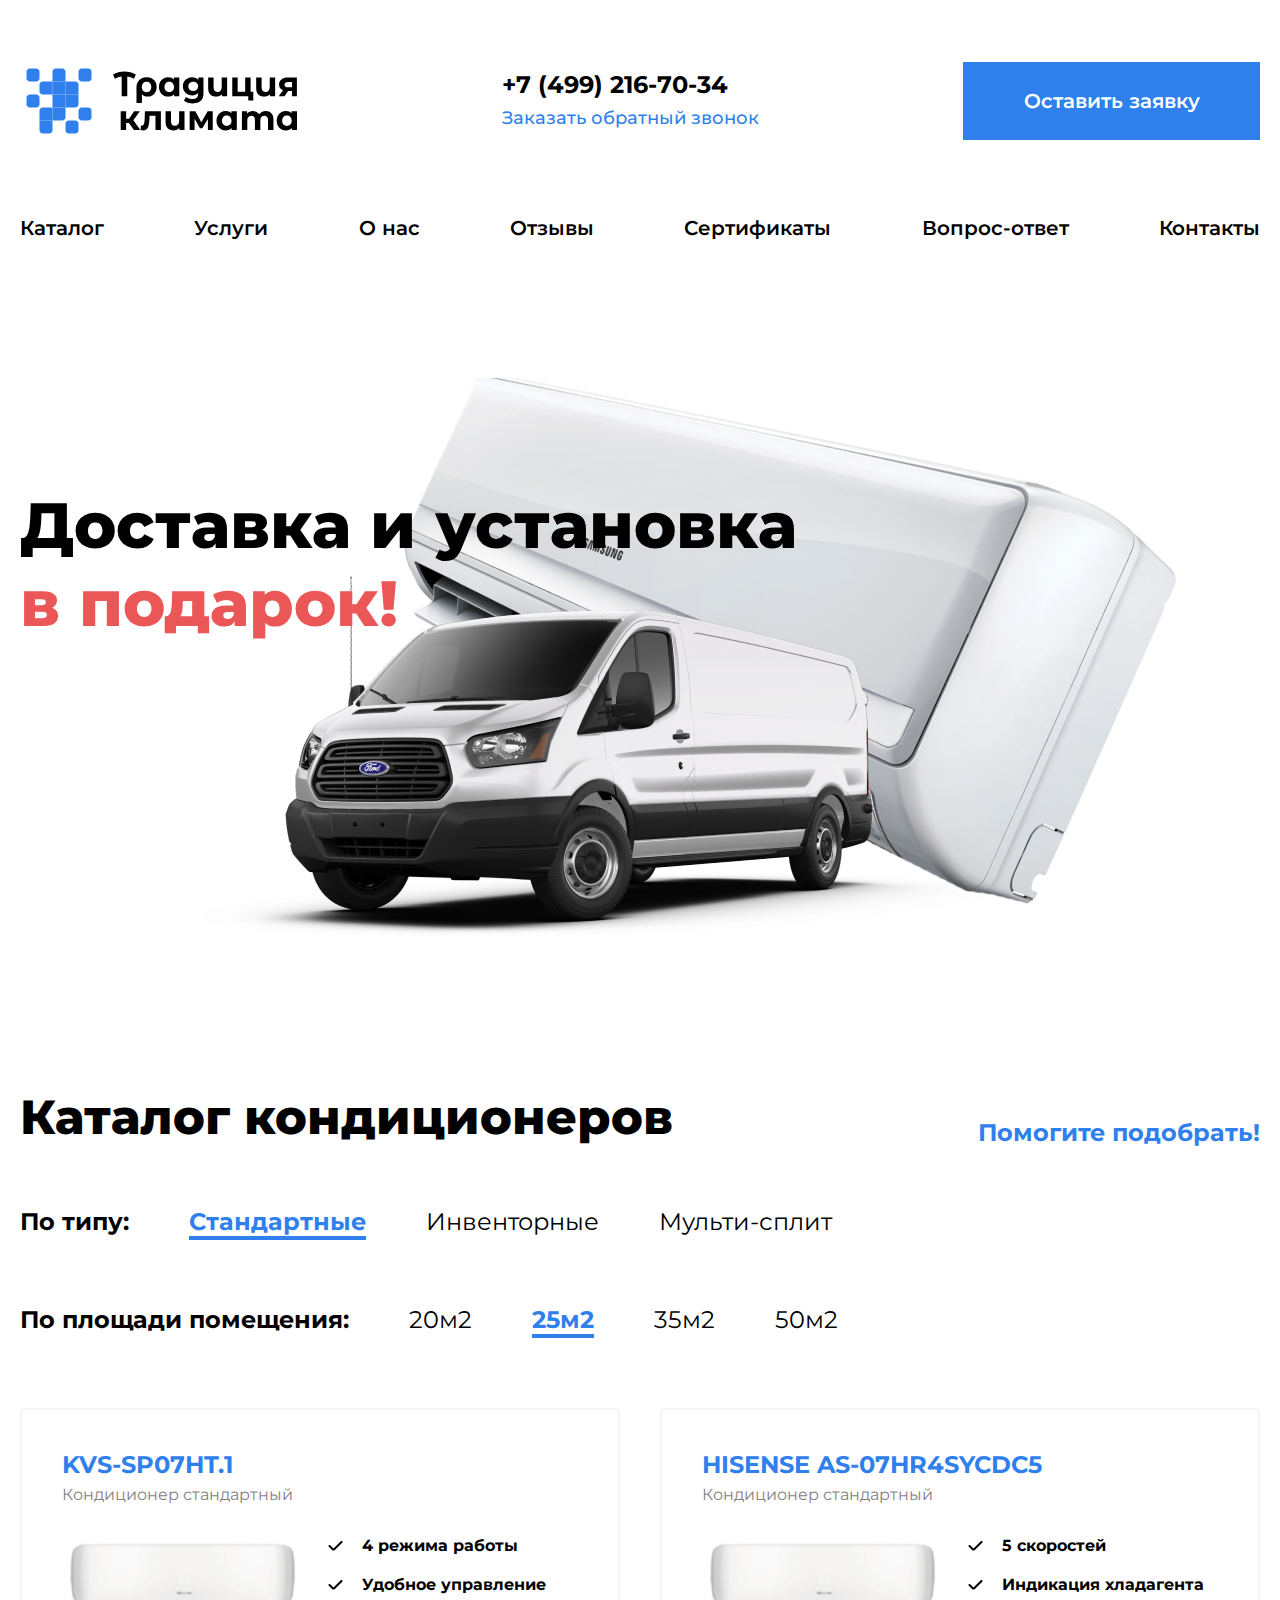
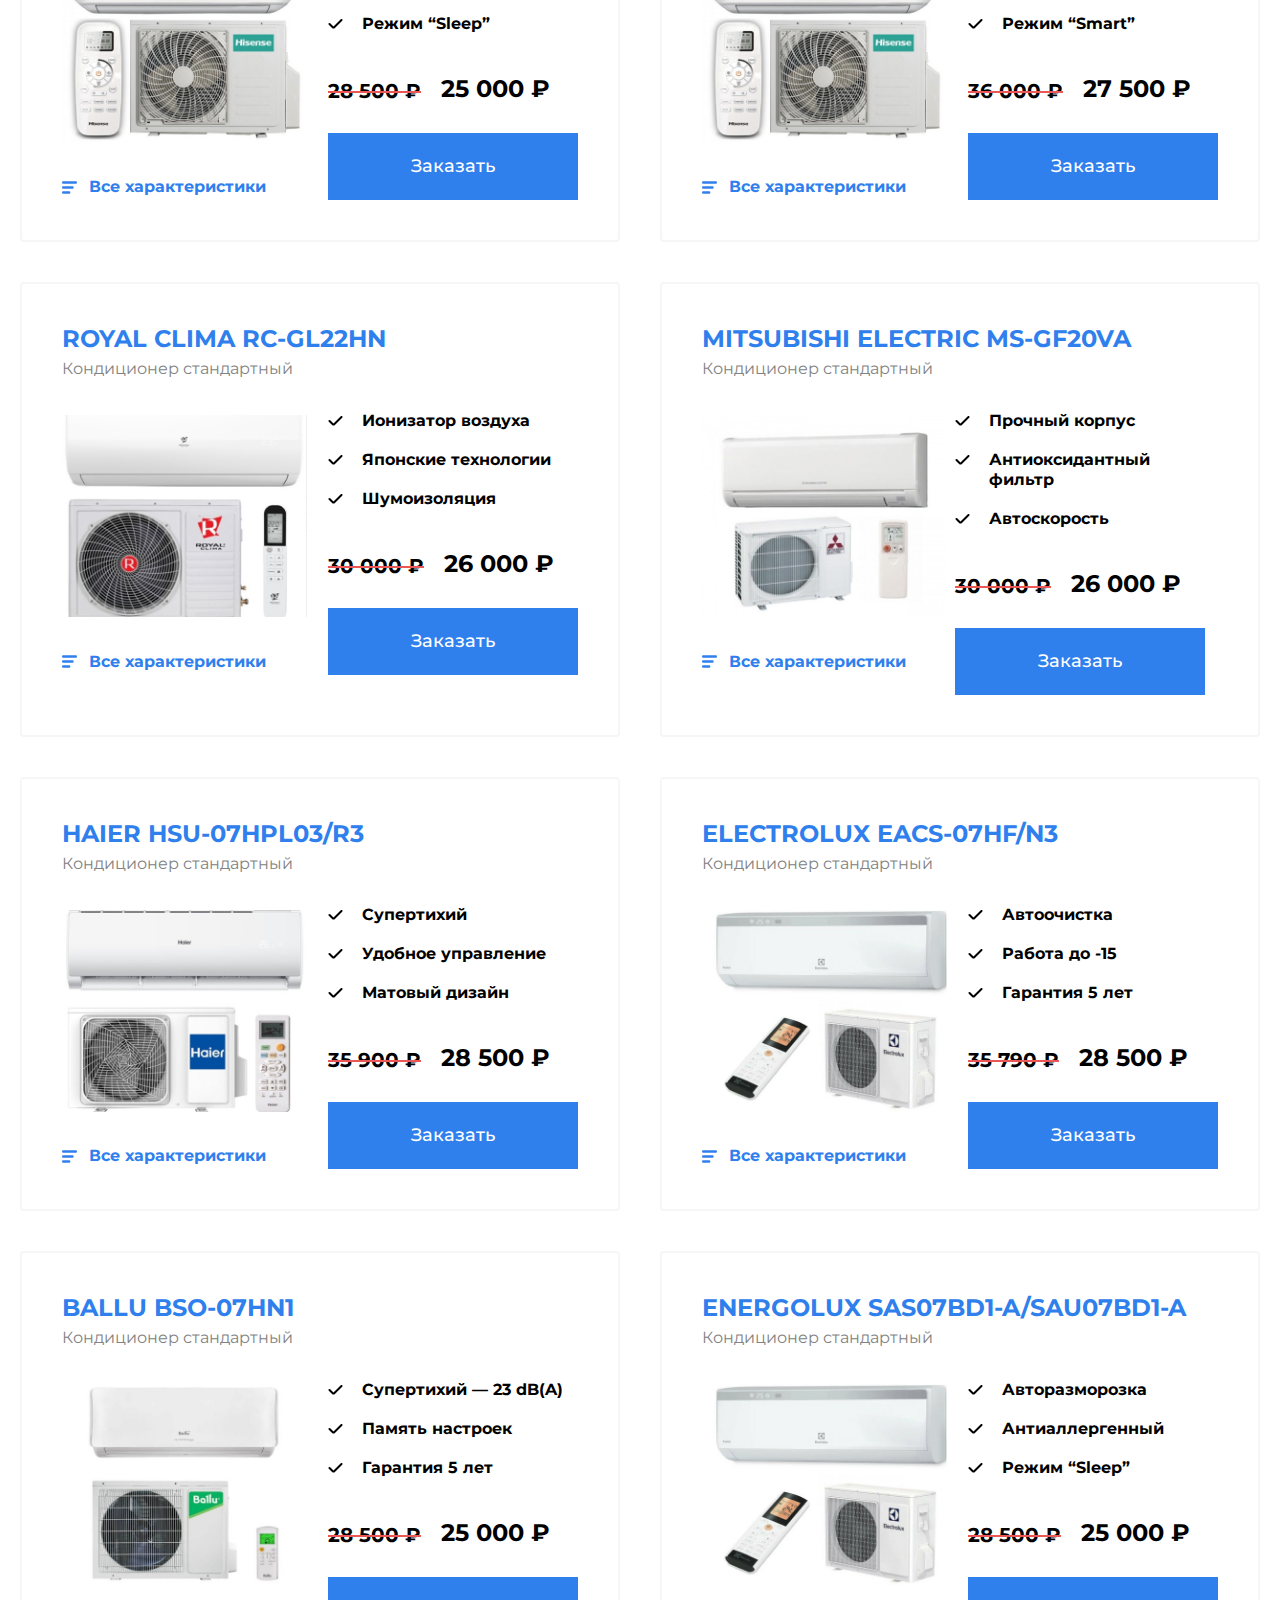
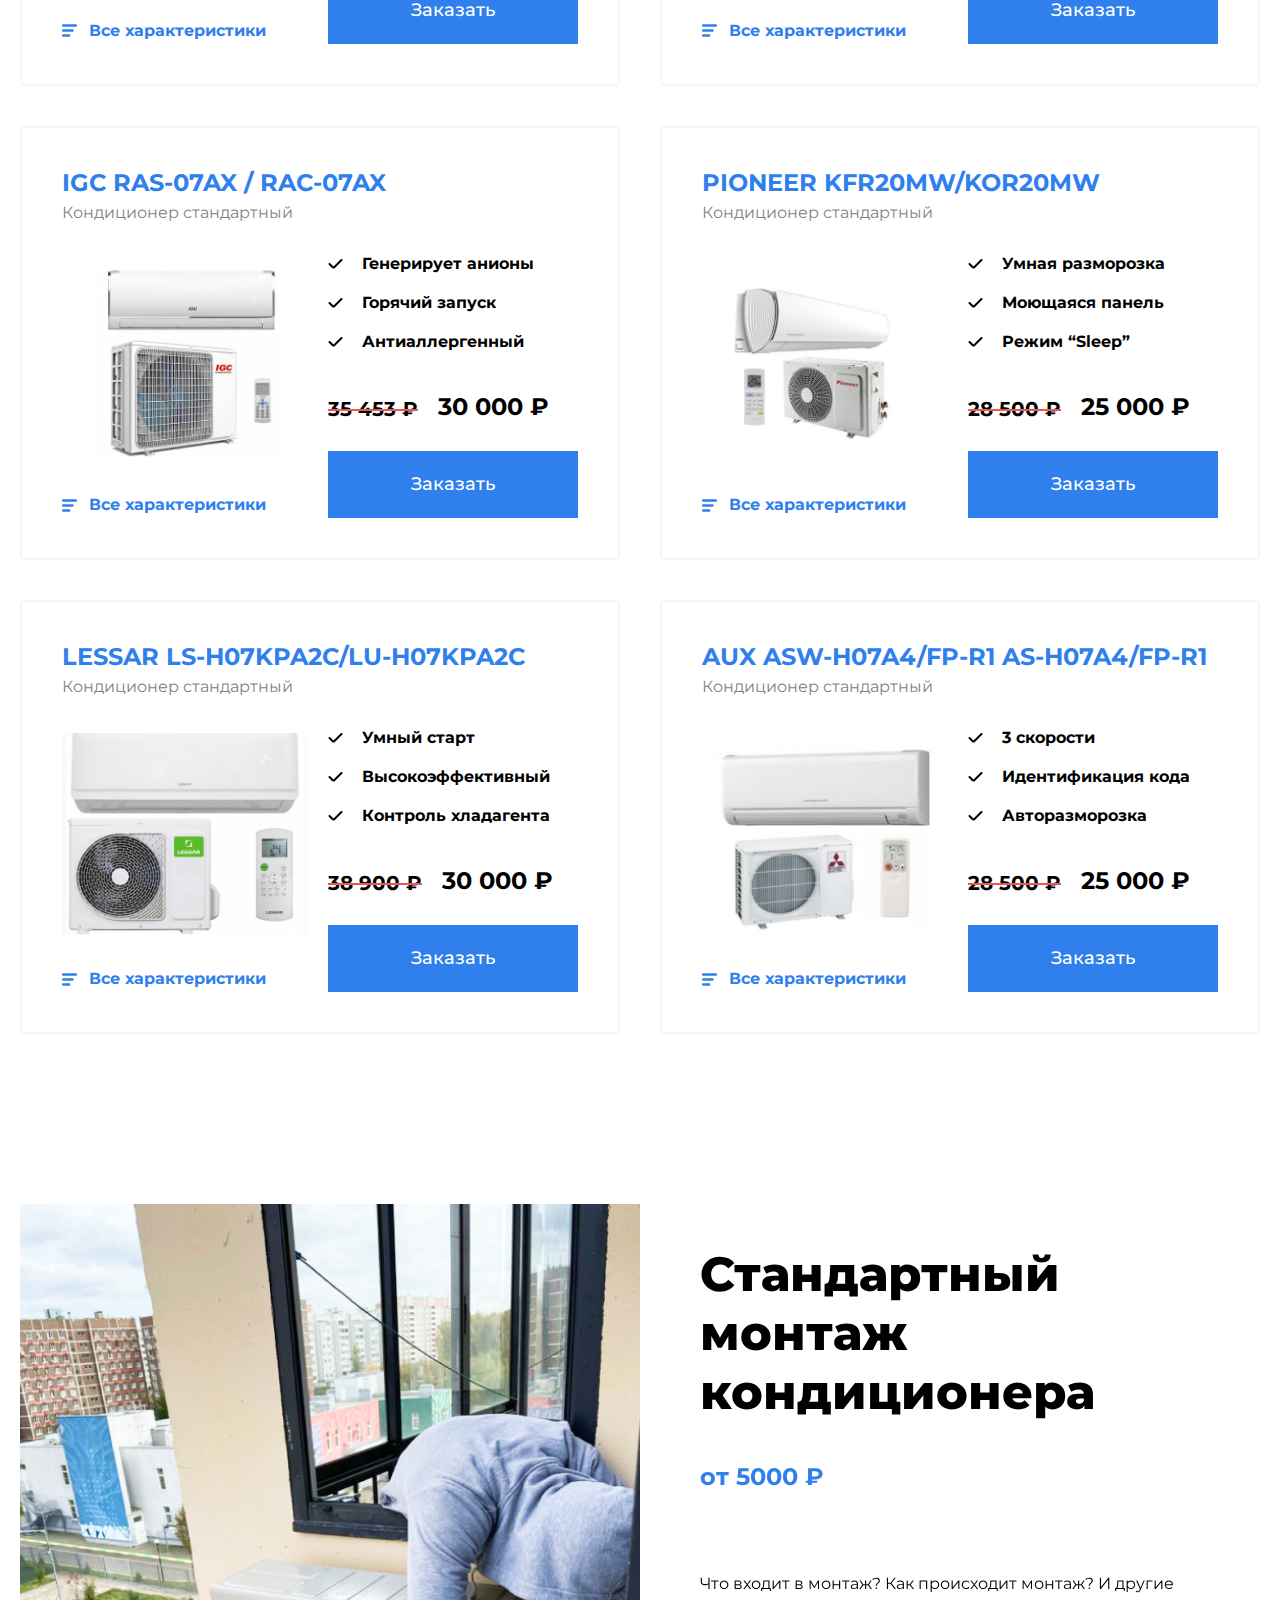
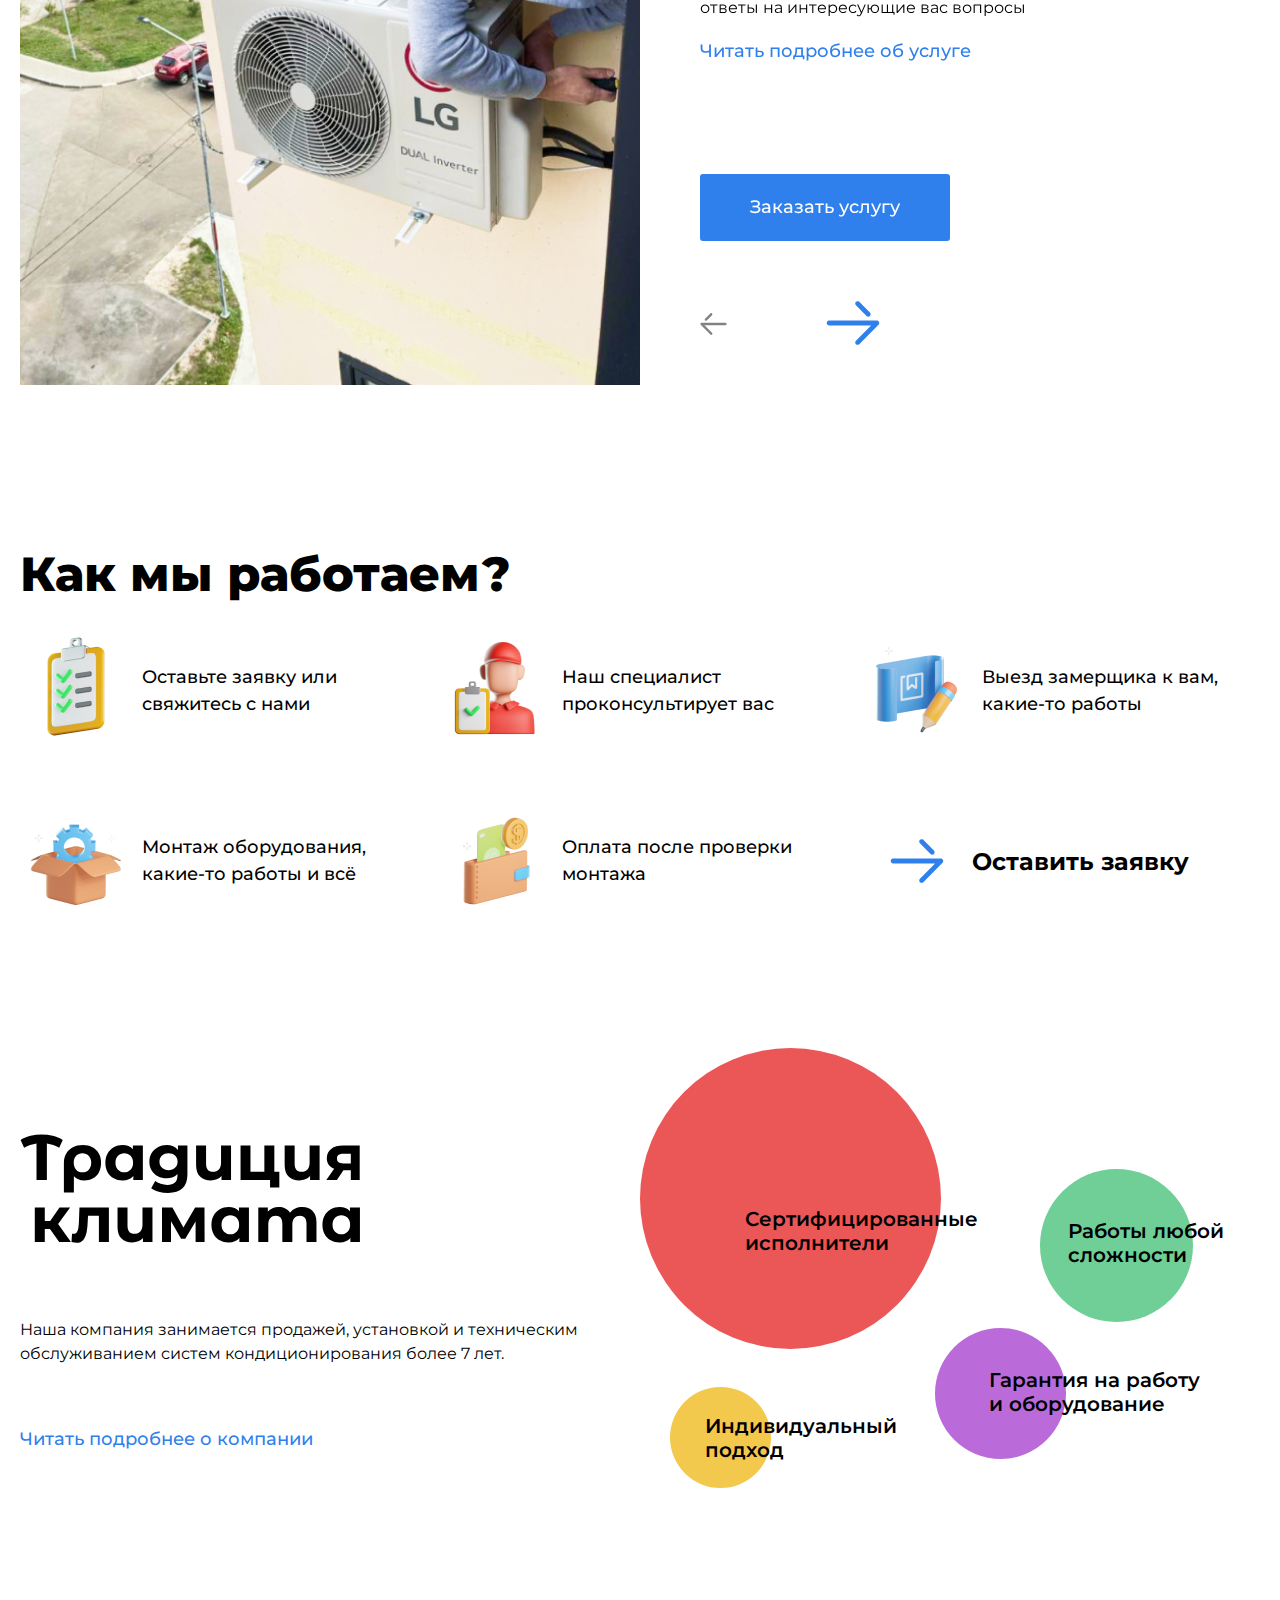
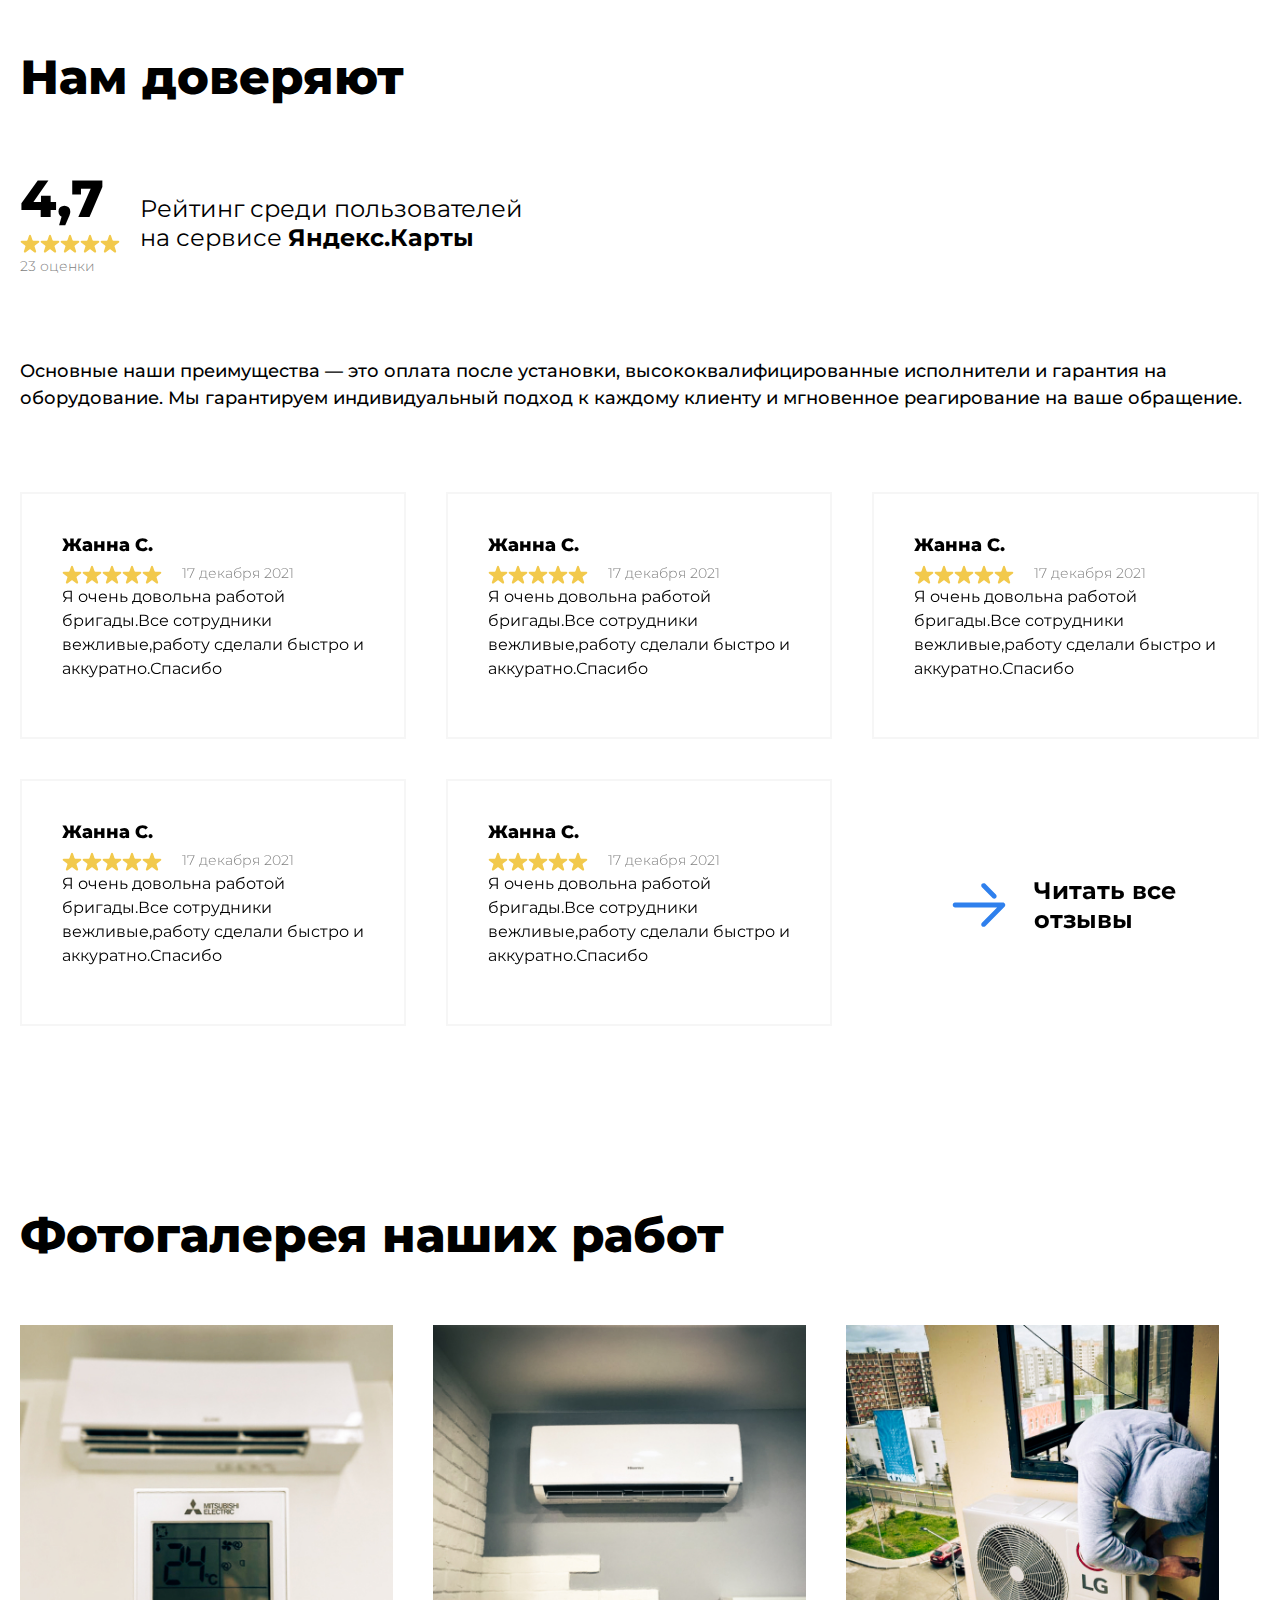
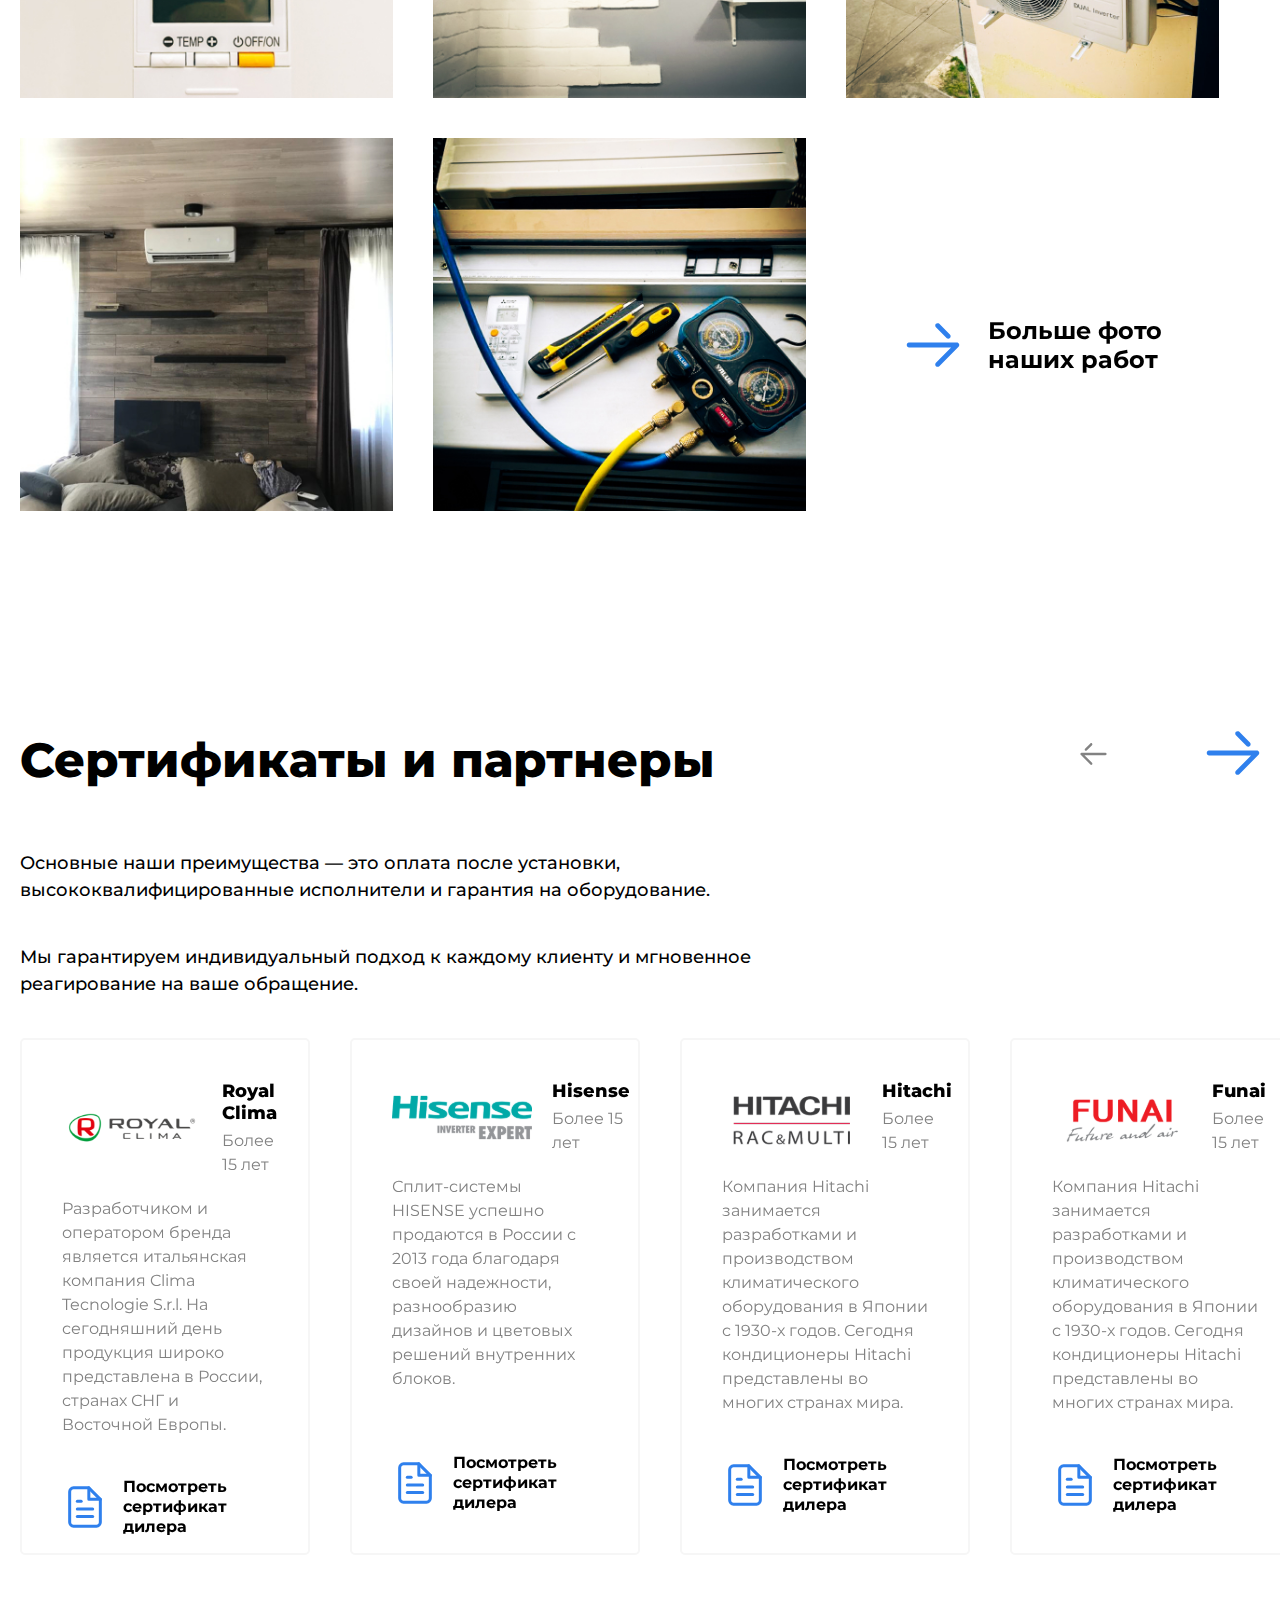
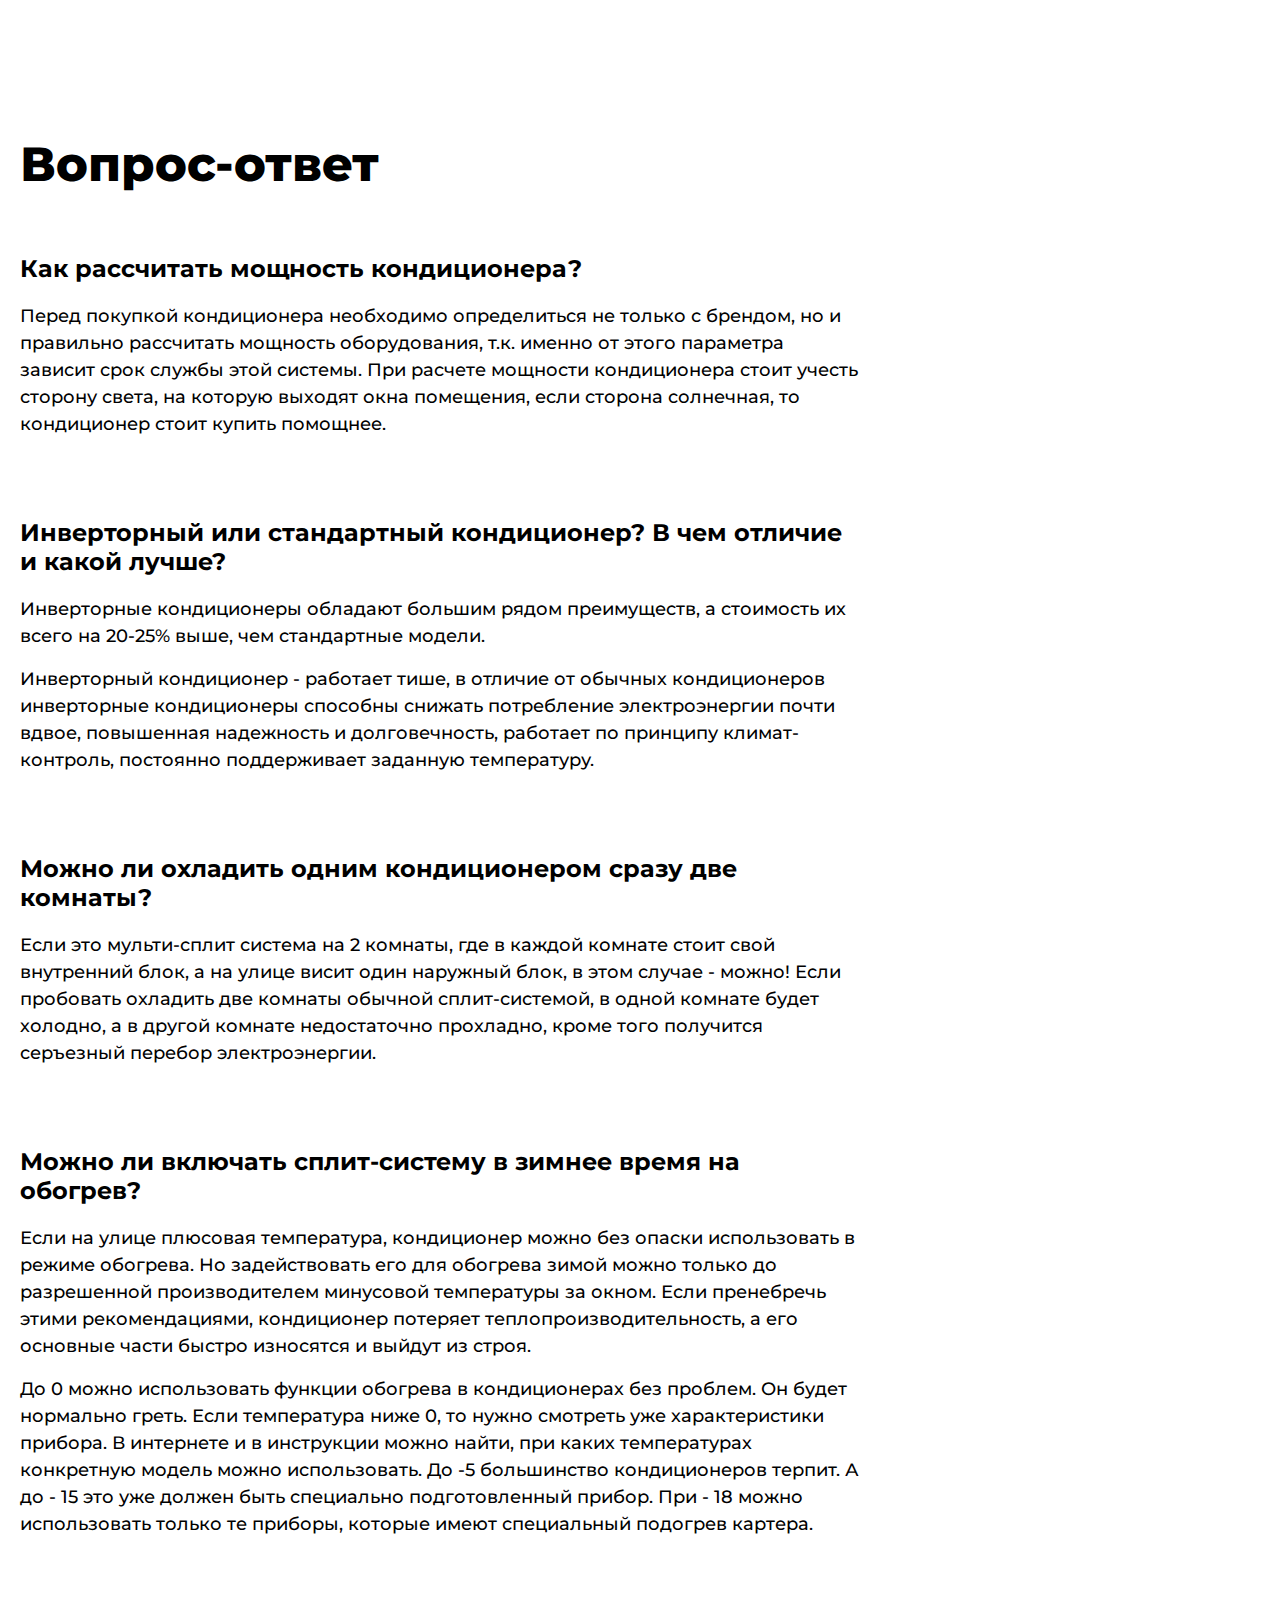
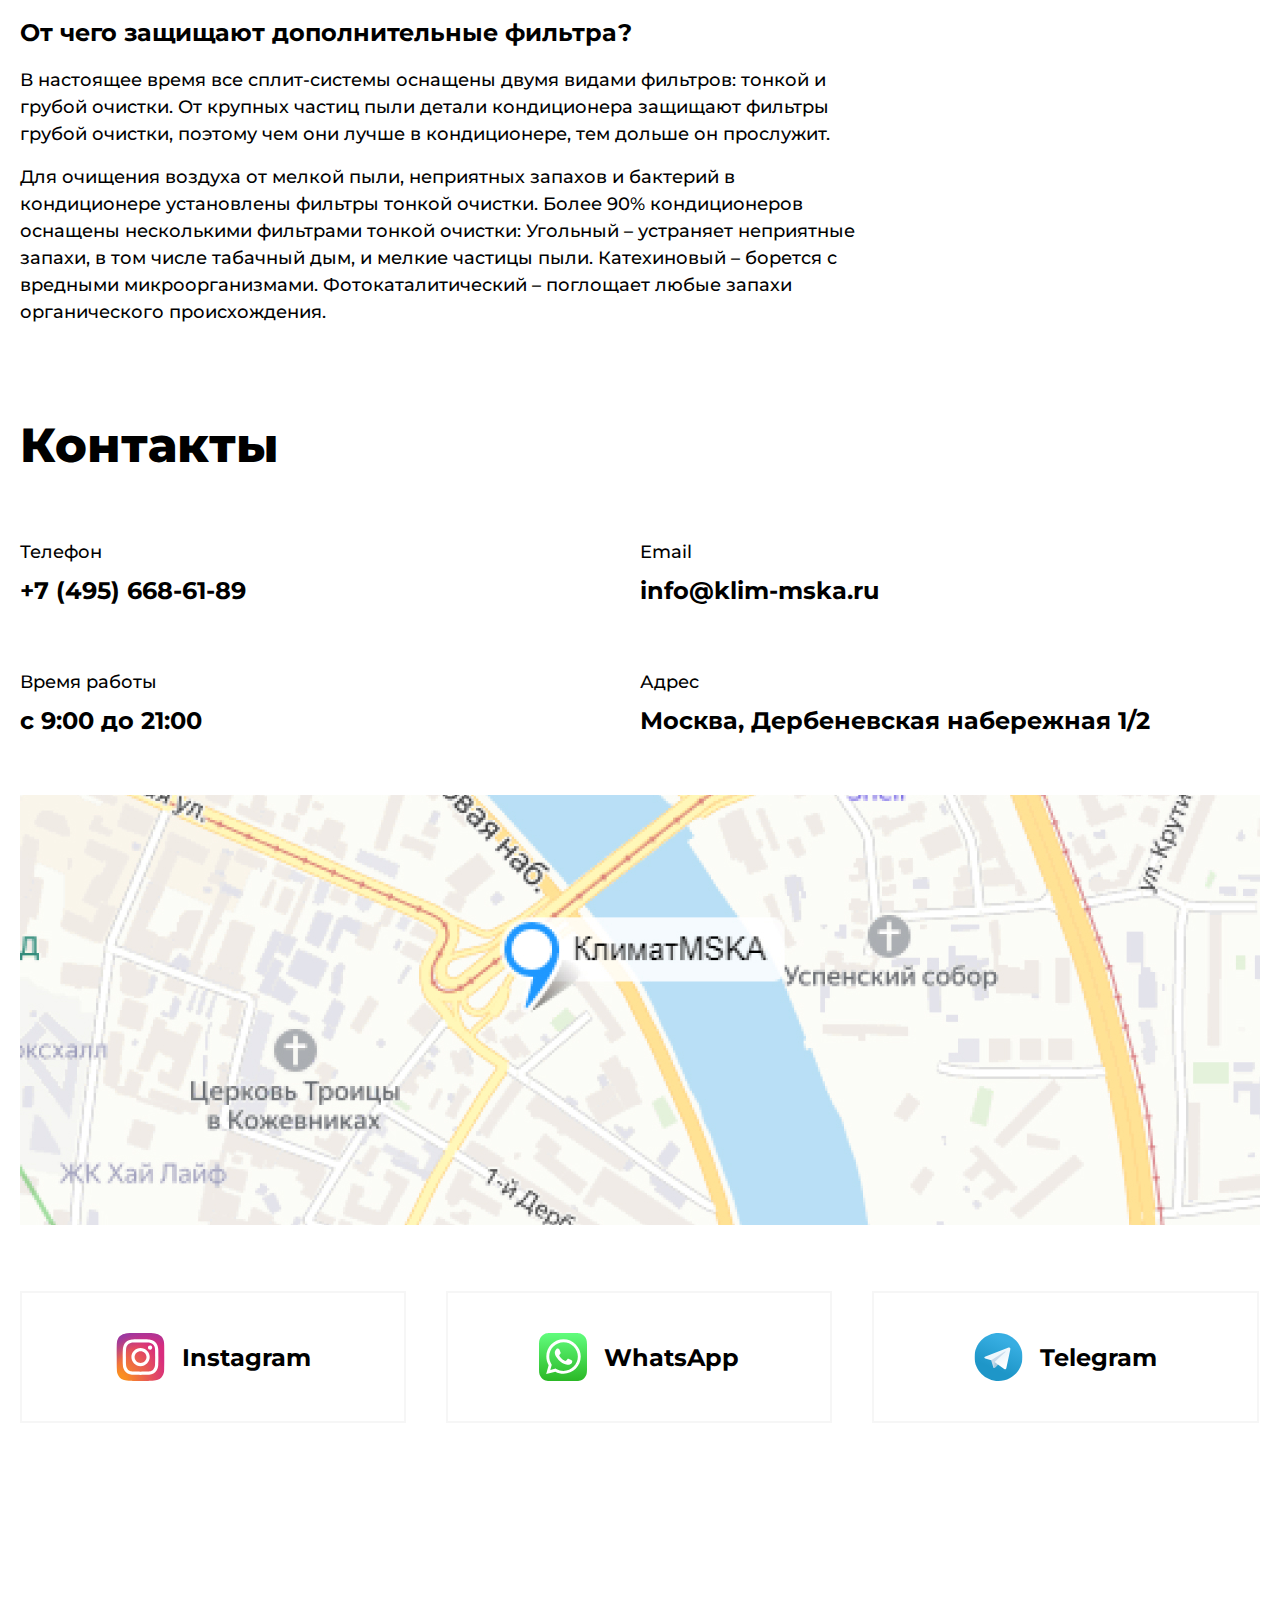
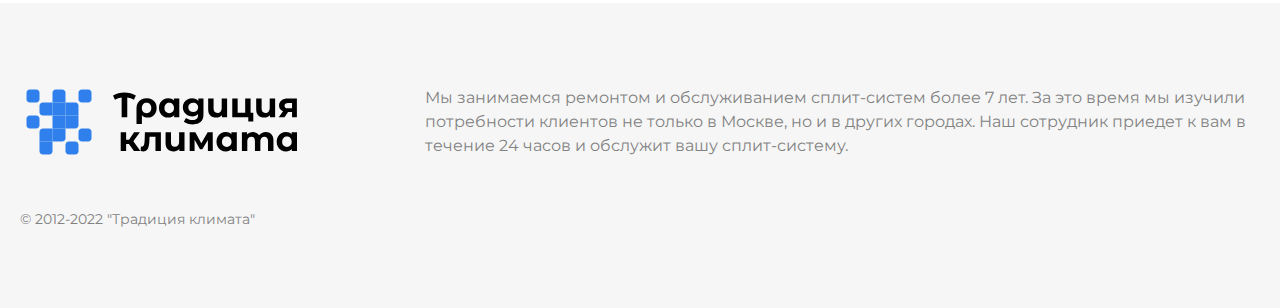
==== index.html @ b2db82b0 "test commit" ====
<!DOCTYPE html>
<html lang="ru">
<head>
  <meta charset="utf-8">
  <meta http-equiv="X-UA-Compatible" content="IE=edge">
  <meta name="viewport" content="width=device-width, initial-scale=1.0">
  <meta name="format-detection" content="telephone=yes">
  <link rel="stylesheet" type="text/css" href="css/bootstrap/bootstrap.min.css"/>
  <link rel="stylesheet" type="text/css" href="css/swiper/swiper-bundle.min.css"/>
  <link rel="stylesheet" href="css/style.css">
  <link rel="stylesheet" href="css/header.css">
  <link rel="stylesheet" href="css/main-nav.css">
  <link rel="stylesheet" href="css/promo.css">
  <link rel="stylesheet" href="css/catalog.css">
  <link rel="stylesheet" href="css/card.css">
  <link rel="stylesheet" href="css/services.css">
  <link rel="stylesheet" href="css/about-us.css">
  <link rel="stylesheet" href="css/about-company.css">
  <link rel="stylesheet" href="css/reviews.css">
  <link rel="stylesheet" href="css/gallery.css">
  <link rel="stylesheet" href="css/partners.css">
  <link rel="stylesheet" href="css/faq.css">
  <link rel="stylesheet" href="css/contacts.css">
  <link rel="stylesheet" href="css/page-footer.css">
  <link rel="stylesheet" href="css/swiper-nav.css">
  <link rel="stylesheet" href="css/modal.css">
  <link rel="stylesheet" href="css/checkbox.css">
  <link rel="stylesheet" href="css/intro-product.css">
  <link rel="stylesheet" href="css/service-modal.css">
  <script type="text/javascript" src="/js/bootstrap/bootstrap.bundle.min.js"></script>
  <script type="text/javascript" src="/js/swiper/swiper-bundle.min.js"></script>
  <script type="text/javascript" src="/js/jquery-3.6.0.min.js"></script>

  <link rel="preconnect" href="https://fonts.googleapis.com">
  <link rel="preconnect" href="https://fonts.gstatic.com" crossorigin>
  <link href="https://fonts.googleapis.com/css2?family=Montserrat:wght@400;700&display=swap" rel="stylesheet">
  <title>Интернет-магазин "Традиция климата"</title>
</head>
<body class="body">
<header class="header">
  <div class="h-container header__container">
    <div class="header__content">
      <img class="header__logo main-logo" src="img/main-logo.svg" alt="Интернет-магазин 'Традиция климата'" width="277" height="78">

      <div class="header__contacts">
        <a class="header__tel" href="tel:+74992167034">+7 (499) 216-70-34</a>
        <button class="header__btn-call blue-color button" data-bs-toggle="modal" data-bs-target="#contactModal">Заказать
          обратный звонок
        </button>
      </div>


      <button class="button blue-bg header__form-btn" data-bs-toggle="modal" data-bs-target="#contactModal">Оставить
        заявку
      </button>
      <button class="button header__menu-trigger"></button>
    </div>
  </div>
</header>
<main class="main">
  <h1 class="visually-hidden">Интернет-магазин "Традиция климата</h1>
  <section class="main-nav">
    <button type="button" class="button main-nav__close"></button>
    <div class="h-container">
      <ul class="main-nav__list list">
        <li class="main-nav__item">
          <a href="#catalog" class="main-nav__link">Каталог</a>
        </li>
        <li class="main-nav__item">
          <a href="#services" class="main-nav__link">Услуги</a>
        </li>
        <li class="main-nav__item">
          <a href="#about-us" class="main-nav__link">О нас</a>
        </li>
        <li class="main-nav__item">
          <a href="#reviews" class="main-nav__link">Отзывы</a>
        </li>
        <li class="main-nav__item">
          <a href="#partners" class="main-nav__link">Сертификаты</a>
        </li>
        <li class="main-nav__item">
          <a href="#faq" class="main-nav__link">Вопрос-ответ</a>
        </li>
        <li class="main-nav__item">
          <a href="#contacts" class="main-nav__link">Контакты</a>
        </li>
      </ul>
    </div>
  </section>

  <section class="promo">
    <div class="h-container promo__container">
      <div class="promo__content">
        <p class="promo__text">Доставка и установка
          <span>в подарок!</span></p>
      </div>
    </div>
  </section>

  <section class="catalog scroll-block" id="catalog">
    <div class="h-container catalog__container">
      <div class="catalog__top">
        <h1 class="catalog__title title">Каталог кондиционеров</h1>
        <button class="button catalog__btn blue-color link-hover" data-bs-toggle="modal" data-bs-target="#contactModal">Помогите
          подобрать!
        </button>
      </div>

      <div class="catalog__filters">
        <ul class="list catalog__filter-list">
          <li class="catalog__filter-title">По типу:</li>
          <li class="catalog__filter-item">
            <button class="button catalog__filter-button catalog__filter-button_active">Стандартные</button>
          </li>
          <li class="catalog__filter-item">
            <button class="button catalog__filter-button">Инвенторные</button>
          </li>
          <li class="catalog__filter-item">
            <button class="button catalog__filter-button">Мульти-сплит</button>
          </li>
        </ul>

        <ul class="list catalog__filter-list catalog__filter-list_square">
          <li class="catalog__filter-title">По площади помещения:</li>
          <li class="catalog__filter-item">
            <button class="button catalog__filter-button">20м2</button>
          </li>
          <li class="catalog__filter-item">
            <button class="button catalog__filter-button catalog__filter-button_active">25м2</button>
          </li>
          <li class="catalog__filter-item">
            <button class="button catalog__filter-button">35м2</button>
          </li>
          <li class="catalog__filter-item">
            <button class="button catalog__filter-button">50м2</button>
          </li>
        </ul>
      </div>

      <div class="catalog__cards">
        <article class="catalog__card card">
          <h2 class="card__title">KVS-SP07HT.1</h2>
          <p class="card__subtitle">Кондиционер стандартный</p>
          <div class="card__content">
            <div class="card__group">
              <img class="card__img" src="img/product-1.jpg" alt="">
              <div class="card__all-chars">
                <button class="button card__all-chars-text blue-color link-hover" data-bs-toggle="modal"
                        data-bs-target="#modalProduct1">
                  <svg width="15"
                       height="13"
                       viewBox="0 0 15 13"
                       fill="none"
                       xmlns="http://www.w3.org/2000/svg">
                    <path d="M0 1.58337C0 0.893018 0.559644 0.333374 1.25 0.333374H13.75C14.4404 0.333374
                    15 0.893018 15 1.58337C15 2.27373 14.4404 2.83337 13.75 2.83337H1.25C0.559644
                     2.83337 0 2.27373 0 1.58337Z" fill="#2F80ED"/>
                    <path d="M0 6.58337C0 5.89302 0.559644 5.33337 1.25 5.33337H10.4167C11.107 5.33337
                     11.6667 5.89302 11.6667 6.58337C11.6667 7.27373 11.107 7.83337 10.4167 7.83337H1.25C0.559644
                     7.83337 0 7.27373 0 6.58337Z" fill="#2F80ED"/>
                    <path d="M1.25 10.3334C0.559644 10.3334 0 10.893 0 11.5834C0 12.2737 0.559644
                    12.8334 1.25 12.8334H7.08333C7.77369 12.8334 8.33333 12.2737 8.33333 11.5834C8.33333
                    10.893 7.77369 10.3334 7.08333 10.3334H1.25Z" fill="#2F80ED"/>
                  </svg>

                  Все характеристики
                </button>
              </div>
            </div>
            <div class="card__group">
              <ul class="card__chars list">
                <li class="card__chars-item">4 режима работы</li>
                <li class="card__chars-item">Удобное управление</li>
                <li class="card__chars-item">Режим “Sleep”</li>
              </ul>
              <div class="card__price">
                <span class="card-price__old">28 500 ₽</span>
                <span class="card-price__current">25 000 ₽</span>
              </div>

              <button class="button card__btn blue-bg" data-bs-toggle="modal" data-bs-target="#contactModal">Заказать
              </button>
            </div>
          </div>
        </article>
        <article class="catalog__card card">
          <h2 class="card__title">HISENSE AS-07HR4SYCDC5</h2>
          <p class="card__subtitle">Кондиционер стандартный</p>
          <div class="card__content">
            <div class="card__group">
              <img class="card__img" src="img/product-1.jpg" alt="">
              <div class="card__all-chars">
                <button class="button card__all-chars-text blue-color link-hover" data-bs-toggle="modal"
                        data-bs-target="#modalProduct1">
                  <svg width="15"
                       height="13"
                       viewBox="0 0 15 13"
                       fill="none"
                       xmlns="http://www.w3.org/2000/svg">
                    <path d="M0 1.58337C0 0.893018 0.559644 0.333374 1.25 0.333374H13.75C14.4404 0.333374
                    15 0.893018 15 1.58337C15 2.27373 14.4404 2.83337 13.75 2.83337H1.25C0.559644
                     2.83337 0 2.27373 0 1.58337Z" fill="#2F80ED"/>
                    <path d="M0 6.58337C0 5.89302 0.559644 5.33337 1.25 5.33337H10.4167C11.107 5.33337
                     11.6667 5.89302 11.6667 6.58337C11.6667 7.27373 11.107 7.83337 10.4167 7.83337H1.25C0.559644
                     7.83337 0 7.27373 0 6.58337Z" fill="#2F80ED"/>
                    <path d="M1.25 10.3334C0.559644 10.3334 0 10.893 0 11.5834C0 12.2737 0.559644
                    12.8334 1.25 12.8334H7.08333C7.77369 12.8334 8.33333 12.2737 8.33333 11.5834C8.33333
                    10.893 7.77369 10.3334 7.08333 10.3334H1.25Z" fill="#2F80ED"/>
                  </svg>
                  Все характеристики
                </button>
              </div>
            </div>
            <div class="card__group">
              <ul class="card__chars list">
                <li class="card__chars-item">5 скоростей</li>
                <li class="card__chars-item">Индикация хладагента</li>
                <li class="card__chars-item">Режим “Smart”</li>
              </ul>
              <div class="card__price">
                <span class="card-price__old">36 000 ₽</span>
                <span class="card-price__current">27 500 ₽</span>
              </div>

              <button class="button card__btn blue-bg" data-bs-toggle="modal" data-bs-target="#contactModal">Заказать
              </button>
            </div>
          </div>

        </article>

        <article class="catalog__card card">
          <h2 class="card__title">ROYAL CLIMA RC-GL22HN</h2>
          <p class="card__subtitle">Кондиционер стандартный</p>
          <div class="card__content">
            <div class="card__group">
              <img class="card__img" src="img/product-2.jpg" alt="">
              <div class="card__all-chars">
                <button class="button card__all-chars-text blue-color link-hover" data-bs-toggle="modal"
                        data-bs-target="#modalProduct1">
                  <svg width="15"
                       height="13"
                       viewBox="0 0 15 13"
                       fill="none"
                       xmlns="http://www.w3.org/2000/svg">
                    <path d="M0 1.58337C0 0.893018 0.559644 0.333374 1.25 0.333374H13.75C14.4404 0.333374
                    15 0.893018 15 1.58337C15 2.27373 14.4404 2.83337 13.75 2.83337H1.25C0.559644
                     2.83337 0 2.27373 0 1.58337Z" fill="#2F80ED"/>
                    <path d="M0 6.58337C0 5.89302 0.559644 5.33337 1.25 5.33337H10.4167C11.107 5.33337
                     11.6667 5.89302 11.6667 6.58337C11.6667 7.27373 11.107 7.83337 10.4167 7.83337H1.25C0.559644
                     7.83337 0 7.27373 0 6.58337Z" fill="#2F80ED"/>
                    <path d="M1.25 10.3334C0.559644 10.3334 0 10.893 0 11.5834C0 12.2737 0.559644
                    12.8334 1.25 12.8334H7.08333C7.77369 12.8334 8.33333 12.2737 8.33333 11.5834C8.33333
                    10.893 7.77369 10.3334 7.08333 10.3334H1.25Z" fill="#2F80ED"/>
                  </svg>
                  Все характеристики
                </button>
              </div>
            </div>
            <div class="card__group">
              <ul class="card__chars list">
                <li class="card__chars-item">Ионизатор воздуха</li>
                <li class="card__chars-item">Японские технологии</li>
                <li class="card__chars-item">Шумоизоляция</li>
              </ul>
              <div class="card__price">
                <span class="card-price__old">30 000 ₽</span>
                <span class="card-price__current">26 000 ₽</span>
              </div>

              <button class="button card__btn blue-bg" data-bs-toggle="modal" data-bs-target="#contactModal">Заказать
              </button>
            </div>
          </div>

        </article>

        <article class="catalog__card card">
          <h2 class="card__title">MITSUBISHI ELECTRIC MS-GF20VA</h2>
          <p class="card__subtitle">Кондиционер стандартный</p>
          <div class="card__content">
            <div class="card__group">
              <img class="card__img" src="img/product-3.jpg" alt="">
              <div class="card__all-chars">
                <button class="button card__all-chars-text blue-color link-hover" data-bs-toggle="modal"
                        data-bs-target="#modalProduct1">
                  <svg width="15"
                       height="13"
                       viewBox="0 0 15 13"
                       fill="none"
                       xmlns="http://www.w3.org/2000/svg">
                    <path d="M0 1.58337C0 0.893018 0.559644 0.333374 1.25 0.333374H13.75C14.4404 0.333374
                    15 0.893018 15 1.58337C15 2.27373 14.4404 2.83337 13.75 2.83337H1.25C0.559644
                     2.83337 0 2.27373 0 1.58337Z" fill="#2F80ED"/>
                    <path d="M0 6.58337C0 5.89302 0.559644 5.33337 1.25 5.33337H10.4167C11.107 5.33337
                     11.6667 5.89302 11.6667 6.58337C11.6667 7.27373 11.107 7.83337 10.4167 7.83337H1.25C0.559644
                     7.83337 0 7.27373 0 6.58337Z" fill="#2F80ED"/>
                    <path d="M1.25 10.3334C0.559644 10.3334 0 10.893 0 11.5834C0 12.2737 0.559644
                    12.8334 1.25 12.8334H7.08333C7.77369 12.8334 8.33333 12.2737 8.33333 11.5834C8.33333
                    10.893 7.77369 10.3334 7.08333 10.3334H1.25Z" fill="#2F80ED"/>
                  </svg>
                  Все характеристики
                </button>
              </div>
            </div>
            <div class="card__group">
              <ul class="card__chars list">
                <li class="card__chars-item">Прочный корпус</li>
                <li class="card__chars-item">Антиоксидантный фильтр</li>
                <li class="card__chars-item">Автоскорость</li>
              </ul>
              <div class="card__price">
                <span class="card-price__old">30 000 ₽</span>
                <span class="card-price__current">26 000 ₽</span>
              </div>

              <button class="button card__btn blue-bg" data-form="form-trigger">Заказать</button>
            </div>
          </div>

        </article>

        <article class="catalog__card card">
          <h2 class="card__title">HAIER HSU-07HPL03/R3</h2>
          <p class="card__subtitle">Кондиционер стандартный</p>
          <div class="card__content">
            <div class="card__group">
              <img class="card__img" src="img/product-4.jpg" alt="">
              <div class="card__all-chars">
                <button class="button card__all-chars-text blue-color link-hover" data-bs-toggle="modal"
                        data-bs-target="#modalProduct1">
                  <svg width="15"
                       height="13"
                       viewBox="0 0 15 13"
                       fill="none"
                       xmlns="http://www.w3.org/2000/svg">
                    <path d="M0 1.58337C0 0.893018 0.559644 0.333374 1.25 0.333374H13.75C14.4404 0.333374
                    15 0.893018 15 1.58337C15 2.27373 14.4404 2.83337 13.75 2.83337H1.25C0.559644
                     2.83337 0 2.27373 0 1.58337Z" fill="#2F80ED"/>
                    <path d="M0 6.58337C0 5.89302 0.559644 5.33337 1.25 5.33337H10.4167C11.107 5.33337
                     11.6667 5.89302 11.6667 6.58337C11.6667 7.27373 11.107 7.83337 10.4167 7.83337H1.25C0.559644
                     7.83337 0 7.27373 0 6.58337Z" fill="#2F80ED"/>
                    <path d="M1.25 10.3334C0.559644 10.3334 0 10.893 0 11.5834C0 12.2737 0.559644
                    12.8334 1.25 12.8334H7.08333C7.77369 12.8334 8.33333 12.2737 8.33333 11.5834C8.33333
                    10.893 7.77369 10.3334 7.08333 10.3334H1.25Z" fill="#2F80ED"/>
                  </svg>
                  Все характеристики
                </button>
              </div>
            </div>
            <div class="card__group">
              <ul class="card__chars list">
                <li class="card__chars-item">Супертихий</li>
                <li class="card__chars-item">Удобное управление</li>
                <li class="card__chars-item">Матовый дизайн</li>
              </ul>
              <div class="card__price">
                <span class="card-price__old">35 900 ₽</span>
                <span class="card-price__current">28 500 ₽</span>
              </div>

              <button class="button card__btn blue-bg" data-form="form-trigger">Заказать</button>
            </div>
          </div>

        </article>
        <article class="catalog__card card">
          <h2 class="card__title">ELECTROLUX EACS-07HF/N3</h2>
          <p class="card__subtitle">Кондиционер стандартный</p>
          <div class="card__content">
            <div class="card__group">
              <img class="card__img" src="img/product-5.jpg" alt="">
              <div class="card__all-chars">
                <button class="button card__all-chars-text blue-color link-hover" data-bs-toggle="modal"
                        data-bs-target="#modalProduct1">
                  <svg width="15"
                       height="13"
                       viewBox="0 0 15 13"
                       fill="none"
                       xmlns="http://www.w3.org/2000/svg">
                    <path d="M0 1.58337C0 0.893018 0.559644 0.333374 1.25 0.333374H13.75C14.4404 0.333374
                    15 0.893018 15 1.58337C15 2.27373 14.4404 2.83337 13.75 2.83337H1.25C0.559644
                     2.83337 0 2.27373 0 1.58337Z" fill="#2F80ED"/>
                    <path d="M0 6.58337C0 5.89302 0.559644 5.33337 1.25 5.33337H10.4167C11.107 5.33337
                     11.6667 5.89302 11.6667 6.58337C11.6667 7.27373 11.107 7.83337 10.4167 7.83337H1.25C0.559644
                     7.83337 0 7.27373 0 6.58337Z" fill="#2F80ED"/>
                    <path d="M1.25 10.3334C0.559644 10.3334 0 10.893 0 11.5834C0 12.2737 0.559644
                    12.8334 1.25 12.8334H7.08333C7.77369 12.8334 8.33333 12.2737 8.33333 11.5834C8.33333
                    10.893 7.77369 10.3334 7.08333 10.3334H1.25Z" fill="#2F80ED"/>
                  </svg>
                  Все характеристики
                </button>
              </div>
            </div>
            <div class="card__group">
              <ul class="card__chars list">
                <li class="card__chars-item">Автоочистка</li>
                <li class="card__chars-item">Работа до -15</li>
                <li class="card__chars-item">Гарантия 5 лет</li>
              </ul>
              <div class="card__price">
                <span class="card-price__old">35 790 ₽</span>
                <span class="card-price__current">28 500 ₽</span>
              </div>

              <button class="button card__btn blue-bg" data-form="form-trigger">Заказать</button>
            </div>
          </div>

        </article>
        <article class="catalog__card card">
          <h2 class="card__title">BALLU BSO-07HN1</h2>
          <p class="card__subtitle">Кондиционер стандартный</p>
          <div class="card__content">
            <div class="card__group">
              <img class="card__img" src="img/product-6.jpg" alt="">
              <div class="card__all-chars">
                <button class="button card__all-chars-text blue-color link-hover" data-bs-toggle="modal"
                        data-bs-target="#modalProduct1">
                  <svg width="15"
                       height="13"
                       viewBox="0 0 15 13"
                       fill="none"
                       xmlns="http://www.w3.org/2000/svg">
                    <path d="M0 1.58337C0 0.893018 0.559644 0.333374 1.25 0.333374H13.75C14.4404 0.333374
                    15 0.893018 15 1.58337C15 2.27373 14.4404 2.83337 13.75 2.83337H1.25C0.559644
                     2.83337 0 2.27373 0 1.58337Z" fill="#2F80ED"/>
                    <path d="M0 6.58337C0 5.89302 0.559644 5.33337 1.25 5.33337H10.4167C11.107 5.33337
                     11.6667 5.89302 11.6667 6.58337C11.6667 7.27373 11.107 7.83337 10.4167 7.83337H1.25C0.559644
                     7.83337 0 7.27373 0 6.58337Z" fill="#2F80ED"/>
                    <path d="M1.25 10.3334C0.559644 10.3334 0 10.893 0 11.5834C0 12.2737 0.559644
                    12.8334 1.25 12.8334H7.08333C7.77369 12.8334 8.33333 12.2737 8.33333 11.5834C8.33333
                    10.893 7.77369 10.3334 7.08333 10.3334H1.25Z" fill="#2F80ED"/>
                  </svg>
                  Все характеристики
                </button>
              </div>
            </div>
            <div class="card__group">
              <ul class="card__chars list">
                <li class="card__chars-item">Супертихий — 23 dB(A)</li>
                <li class="card__chars-item">Память настроек</li>
                <li class="card__chars-item">Гарантия 5 лет</li>
              </ul>
              <div class="card__price">
                <span class="card-price__old">28 500 ₽</span>
                <span class="card-price__current">25 000 ₽</span>
              </div>

              <button class="button card__btn blue-bg" data-form="form-trigger">Заказать</button>
            </div>
          </div>

        </article>
        <article class="catalog__card card">
          <h2 class="card__title">ENERGOLUX SAS07BD1-A/SAU07BD1-A</h2>
          <p class="card__subtitle">Кондиционер стандартный</p>
          <div class="card__content">
            <div class="card__group">
              <img class="card__img" src="img/product-7.jpg" alt="">
              <div class="card__all-chars">
                <button class="button card__all-chars-text blue-color link-hover" data-bs-toggle="modal"
                        data-bs-target="#modalProduct1">
                  <svg width="15"
                       height="13"
                       viewBox="0 0 15 13"
                       fill="none"
                       xmlns="http://www.w3.org/2000/svg">
                    <path d="M0 1.58337C0 0.893018 0.559644 0.333374 1.25 0.333374H13.75C14.4404 0.333374
                    15 0.893018 15 1.58337C15 2.27373 14.4404 2.83337 13.75 2.83337H1.25C0.559644
                     2.83337 0 2.27373 0 1.58337Z" fill="#2F80ED"/>
                    <path d="M0 6.58337C0 5.89302 0.559644 5.33337 1.25 5.33337H10.4167C11.107 5.33337
                     11.6667 5.89302 11.6667 6.58337C11.6667 7.27373 11.107 7.83337 10.4167 7.83337H1.25C0.559644
                     7.83337 0 7.27373 0 6.58337Z" fill="#2F80ED"/>
                    <path d="M1.25 10.3334C0.559644 10.3334 0 10.893 0 11.5834C0 12.2737 0.559644
                    12.8334 1.25 12.8334H7.08333C7.77369 12.8334 8.33333 12.2737 8.33333 11.5834C8.33333
                    10.893 7.77369 10.3334 7.08333 10.3334H1.25Z" fill="#2F80ED"/>
                  </svg>
                  Все характеристики
                </button>
              </div>
            </div>
            <div class="card__group">
              <ul class="card__chars list">
                <li class="card__chars-item">Авторазморозка</li>
                <li class="card__chars-item">Антиаллергенный</li>
                <li class="card__chars-item">Режим “Sleep”</li>
              </ul>
              <div class="card__price">
                <span class="card-price__old">28 500 ₽</span>
                <span class="card-price__current">25 000 ₽</span>
              </div>

              <button class="button card__btn blue-bg" data-form="form-trigger">Заказать</button>
            </div>
          </div>

        </article>
        <article class="catalog__card card">
          <h2 class="card__title">IGC RAS-07AX / RAC-07AX</h2>
          <p class="card__subtitle">Кондиционер стандартный</p>
          <div class="card__content">
            <div class="card__group">
              <img class="card__img" src="img/product-8.jpg" alt="">
              <div class="card__all-chars">
                <button class="button card__all-chars-text blue-color link-hover" data-bs-toggle="modal"
                        data-bs-target="#modalProduct1">
                  <svg width="15"
                       height="13"
                       viewBox="0 0 15 13"
                       fill="none"
                       xmlns="http://www.w3.org/2000/svg">
                    <path d="M0 1.58337C0 0.893018 0.559644 0.333374 1.25 0.333374H13.75C14.4404 0.333374
                    15 0.893018 15 1.58337C15 2.27373 14.4404 2.83337 13.75 2.83337H1.25C0.559644
                     2.83337 0 2.27373 0 1.58337Z" fill="#2F80ED"/>
                    <path d="M0 6.58337C0 5.89302 0.559644 5.33337 1.25 5.33337H10.4167C11.107 5.33337
                     11.6667 5.89302 11.6667 6.58337C11.6667 7.27373 11.107 7.83337 10.4167 7.83337H1.25C0.559644
                     7.83337 0 7.27373 0 6.58337Z" fill="#2F80ED"/>
                    <path d="M1.25 10.3334C0.559644 10.3334 0 10.893 0 11.5834C0 12.2737 0.559644
                    12.8334 1.25 12.8334H7.08333C7.77369 12.8334 8.33333 12.2737 8.33333 11.5834C8.33333
                    10.893 7.77369 10.3334 7.08333 10.3334H1.25Z" fill="#2F80ED"/>
                  </svg>
                  Все характеристики
                </button>
              </div>
            </div>
            <div class="card__group">
              <ul class="card__chars list">
                <li class="card__chars-item">Генерирует анионы</li>
                <li class="card__chars-item">Горячий запуск</li>
                <li class="card__chars-item">Антиаллергенный</li>
              </ul>
              <div class="card__price">
                <span class="card-price__old">35 453 ₽</span>
                <span class="card-price__current">30 000 ₽</span>
              </div>

              <button class="button card__btn blue-bg">Заказать</button>
            </div>
          </div>

        </article>
        <article class="catalog__card card">
          <h2 class="card__title">PIONEER KFR20MW/KOR20MW</h2>
          <p class="card__subtitle">Кондиционер стандартный</p>
          <div class="card__content">
            <div class="card__group">
              <img class="card__img" src="img/product-9.jpg" alt="">
              <div class="card__all-chars">
                <button class="button card__all-chars-text blue-color link-hover" data-bs-toggle="modal"
                        data-bs-target="#modalProduct1">
                  <svg width="15"
                       height="13"
                       viewBox="0 0 15 13"
                       fill="none"
                       xmlns="http://www.w3.org/2000/svg">
                    <path d="M0 1.58337C0 0.893018 0.559644 0.333374 1.25 0.333374H13.75C14.4404 0.333374
                    15 0.893018 15 1.58337C15 2.27373 14.4404 2.83337 13.75 2.83337H1.25C0.559644
                     2.83337 0 2.27373 0 1.58337Z" fill="#2F80ED"/>
                    <path d="M0 6.58337C0 5.89302 0.559644 5.33337 1.25 5.33337H10.4167C11.107 5.33337
                     11.6667 5.89302 11.6667 6.58337C11.6667 7.27373 11.107 7.83337 10.4167 7.83337H1.25C0.559644
                     7.83337 0 7.27373 0 6.58337Z" fill="#2F80ED"/>
                    <path d="M1.25 10.3334C0.559644 10.3334 0 10.893 0 11.5834C0 12.2737 0.559644
                    12.8334 1.25 12.8334H7.08333C7.77369 12.8334 8.33333 12.2737 8.33333 11.5834C8.33333
                    10.893 7.77369 10.3334 7.08333 10.3334H1.25Z" fill="#2F80ED"/>
                  </svg>
                  Все характеристики
                </button>
              </div>
            </div>
            <div class="card__group">
              <ul class="card__chars list">
                <li class="card__chars-item">Умная разморозка</li>
                <li class="card__chars-item">Моющаяся панель</li>
                <li class="card__chars-item">Режим “Sleep”</li>
              </ul>
              <div class="card__price">
                <span class="card-price__old">28 500 ₽</span>
                <span class="card-price__current">25 000 ₽</span>
              </div>

              <button class="button card__btn blue-bg" data-form="form-trigger">Заказать</button>
            </div>
          </div>

        </article>
        <article class="catalog__card card">
          <h2 class="card__title">LESSAR LS-H07KPA2C/LU-H07KPA2C</h2>
          <p class="card__subtitle">Кондиционер стандартный</p>
          <div class="card__content">
            <div class="card__group">
              <img class="card__img" src="img/product-10.jpg" alt="">
              <div class="card__all-chars">
                <button class="button card__all-chars-text blue-color link-hover" data-bs-toggle="modal"
                        data-bs-target="#modalProduct1">
                  <svg width="15"
                       height="13"
                       viewBox="0 0 15 13"
                       fill="none"
                       xmlns="http://www.w3.org/2000/svg">
                    <path d="M0 1.58337C0 0.893018 0.559644 0.333374 1.25 0.333374H13.75C14.4404 0.333374
                    15 0.893018 15 1.58337C15 2.27373 14.4404 2.83337 13.75 2.83337H1.25C0.559644
                     2.83337 0 2.27373 0 1.58337Z" fill="#2F80ED"/>
                    <path d="M0 6.58337C0 5.89302 0.559644 5.33337 1.25 5.33337H10.4167C11.107 5.33337
                     11.6667 5.89302 11.6667 6.58337C11.6667 7.27373 11.107 7.83337 10.4167 7.83337H1.25C0.559644
                     7.83337 0 7.27373 0 6.58337Z" fill="#2F80ED"/>
                    <path d="M1.25 10.3334C0.559644 10.3334 0 10.893 0 11.5834C0 12.2737 0.559644
                    12.8334 1.25 12.8334H7.08333C7.77369 12.8334 8.33333 12.2737 8.33333 11.5834C8.33333
                    10.893 7.77369 10.3334 7.08333 10.3334H1.25Z" fill="#2F80ED"/>
                  </svg>
                  Все характеристики
                </button>
              </div>
            </div>
            <div class="card__group">
              <ul class="card__chars list">
                <li class="card__chars-item">Умный старт</li>
                <li class="card__chars-item">Высокоэффективный</li>
                <li class="card__chars-item">Контроль хладагента</li>
              </ul>
              <div class="card__price">
                <span class="card-price__old">38 900 ₽</span>
                <span class="card-price__current">30 000 ₽</span>
              </div>

              <button class="button card__btn blue-bg" data-form="form-trigger">Заказать</button>
            </div>
          </div>

        </article>
        <article class="catalog__card card">
          <h2 class="card__title">AUX ASW-H07A4/FP-R1 AS-H07A4/FP-R1</h2>
          <p class="card__subtitle">Кондиционер стандартный</p>
          <div class="card__content">
            <div class="card__group">
              <img class="card__img" src="img/product-11.jpg" alt="">
              <div class="card__all-chars">
                <button class="button card__all-chars-text blue-color link-hover" data-bs-toggle="modal"
                        data-bs-target="#modalProduct1">
                  <svg width="15"
                       height="13"
                       viewBox="0 0 15 13"
                       fill="none"
                       xmlns="http://www.w3.org/2000/svg">
                    <path d="M0 1.58337C0 0.893018 0.559644 0.333374 1.25 0.333374H13.75C14.4404 0.333374
                    15 0.893018 15 1.58337C15 2.27373 14.4404 2.83337 13.75 2.83337H1.25C0.559644
                     2.83337 0 2.27373 0 1.58337Z" fill="#2F80ED"/>
                    <path d="M0 6.58337C0 5.89302 0.559644 5.33337 1.25 5.33337H10.4167C11.107 5.33337
                     11.6667 5.89302 11.6667 6.58337C11.6667 7.27373 11.107 7.83337 10.4167 7.83337H1.25C0.559644
                     7.83337 0 7.27373 0 6.58337Z" fill="#2F80ED"/>
                    <path d="M1.25 10.3334C0.559644 10.3334 0 10.893 0 11.5834C0 12.2737 0.559644
                    12.8334 1.25 12.8334H7.08333C7.77369 12.8334 8.33333 12.2737 8.33333 11.5834C8.33333
                    10.893 7.77369 10.3334 7.08333 10.3334H1.25Z" fill="#2F80ED"/>
                  </svg>
                  Все характеристики
                </button>
              </div>
            </div>
            <div class="card__group">
              <ul class="card__chars list">
                <li class="card__chars-item">3 скорости</li>
                <li class="card__chars-item">Идентификация кода</li>
                <li class="card__chars-item">Авторазморозка</li>
              </ul>
              <div class="card__price">
                <span class="card-price__old">28 500 ₽</span>
                <span class="card-price__current">25 000 ₽</span>
              </div>

              <button class="button card__btn blue-bg" data-form="form-trigger">Заказать</button>
            </div>
          </div>

        </article>


      </div>
    </div>
  </section>

  <section class="services scroll-block" id="services">
    <div class="h-container services__container">

      <div class="swiper services__swiper">

        <div class="swiper-wrapper">

          <div class="swiper-slide services__slide">
            <img src="/img/montaj.jpg" alt="">

            <div class="services__descr">
              <p class="services__title">Стандартный монтаж кондиционера</p>
              <span class="services__price blue-color">от 5000 ₽</span>
              <p class="services__text">Что входит в монтаж? Как происходит монтаж? И другие ответы на интересующие вас вопросы</p>
              <button  data-bs-toggle="modal" data-bs-target="#modalMontaj" class="button blue-color services__more link-hover">Читать подробнее об услуге</button>
              <button class="button blue-bg services__btn" data-bs-toggle="modal" data-bs-target="#contactModal">Заказать услугу</button>

              <div class="swiper-nav swiper-nav_services">
                <div class="swiper-nav__prev swiper-nav__prev_services"><svg width="27" height="22" viewBox="0 0 27 22" fill="none" xmlns="http://www.w3.org/2000/svg">
                  <path fill-rule="evenodd" clip-rule="evenodd" d="M12.0381 0.418314C12.5027 0.893 12.5027 1.65992 12.0349 2.13138L6.72607 7.49661L6.6035 7.60499C6.13467 7.96613 5.46554 7.92851 5.0397 7.49338C4.80743 7.25604 4.69129 6.94766 4.69129 6.63927C4.69129 6.32766 4.80743 6.01766 5.04288 5.78032L10.3502 0.415085L10.4728 0.307076C10.9418 -0.0528277 11.6123 -0.0153336 12.0381 0.418314ZM25.5814 9.79827C26.1695 9.87303 26.625 10.3827 26.625 10.9998C26.625 11.6682 26.0905 12.2107 25.4318 12.2107H4.45727L12.0348 19.8686L12.142 19.9923C12.4993 20.4659 12.4638 21.1466 12.038 21.5817C11.5734 22.0548 10.8177 22.0564 10.3516 21.5849L0.726589 11.8571L0.620449 11.7353C0.458963 11.5223 0.375 11.2621 0.375 10.9998C0.375 10.8431 0.405226 10.6865 0.465681 10.538C0.650227 10.0843 1.08455 9.78883 1.56818 9.78883H25.4318L25.5814 9.79827Z" fill="#828282"/>
                </svg></div>
                <div class="swiper-nav__next swiper-nav__next_services"><svg width="54" height="44" viewBox="0 0 54 44" fill="none" xmlns="http://www.w3.org/2000/svg">
                  <path fill-rule="evenodd" clip-rule="evenodd" d="M29.9238 0.836629C28.9947 1.786 28.9947 3.31985 29.9301 4.26276L40.5479 14.9932L40.793 15.21C41.7307 15.9323 43.0689 15.857 43.9206 14.9868C44.3851 14.5121 44.6174 13.8953 44.6174 13.2785C44.6174 12.6553 44.3851 12.0353 43.9142 11.5606L33.2997 0.83017L33.0545 0.614152C32.1164 -0.105655 30.7754 -0.0306673 29.9238 0.836629ZM2.83716 19.5965C1.66094 19.7461 0.75 20.7655 0.75 21.9995C0.75 23.3364 1.81909 24.4214 3.13636 24.4214H45.0855L29.9305 39.7372L29.7161 39.9846C29.0015 40.9317 29.0724 42.2931 29.9241 43.1634C30.8532 44.1095 32.3645 44.1127 33.2968 43.1698L52.5468 23.7142L52.7591 23.4706C53.0821 23.0445 53.25 22.5243 53.25 21.9995C53.25 21.6863 53.1895 21.3731 53.0686 21.076C52.6995 20.1686 51.8309 19.5777 50.8636 19.5777H3.13636L2.83716 19.5965Z" fill="#2F80ED"/>
                </svg>
                </div>
              </div>
            </div>
          </div>
          <div class="swiper-slide services__slide">
            <img src="/img/montaj.jpg" alt="">

            <div class="services__descr">
              <p class="services__title">Стандартный монтаж кондиционера</p>
              <span class="services__price blue-color">от 5000 ₽</span>
              <p class="services__text">Что входит в монтаж? Как происходит монтаж? И другие ответы на интересующие вас вопросы</p>
              <button class="button blue-color services__more link-hover">Читать подробнее об услуге</button>
              <button class="button blue-bg services__btn" data-bs-toggle="modal" data-bs-target="#contactModal">Заказать услугу</button>
              <div class="swiper-nav swiper-nav_services">
                <div class="swiper-nav__prev swiper-nav__prev_services"><svg width="27" height="22" viewBox="0 0 27 22" fill="none" xmlns="http://www.w3.org/2000/svg">
                  <path fill-rule="evenodd" clip-rule="evenodd" d="M12.0381 0.418314C12.5027 0.893 12.5027 1.65992 12.0349 2.13138L6.72607 7.49661L6.6035 7.60499C6.13467 7.96613 5.46554 7.92851 5.0397 7.49338C4.80743 7.25604 4.69129 6.94766 4.69129 6.63927C4.69129 6.32766 4.80743 6.01766 5.04288 5.78032L10.3502 0.415085L10.4728 0.307076C10.9418 -0.0528277 11.6123 -0.0153336 12.0381 0.418314ZM25.5814 9.79827C26.1695 9.87303 26.625 10.3827 26.625 10.9998C26.625 11.6682 26.0905 12.2107 25.4318 12.2107H4.45727L12.0348 19.8686L12.142 19.9923C12.4993 20.4659 12.4638 21.1466 12.038 21.5817C11.5734 22.0548 10.8177 22.0564 10.3516 21.5849L0.726589 11.8571L0.620449 11.7353C0.458963 11.5223 0.375 11.2621 0.375 10.9998C0.375 10.8431 0.405226 10.6865 0.465681 10.538C0.650227 10.0843 1.08455 9.78883 1.56818 9.78883H25.4318L25.5814 9.79827Z" fill="#828282"/>
                </svg></div>
                <div class="swiper-nav__next swiper-nav__next_services"><svg width="54" height="44" viewBox="0 0 54 44" fill="none" xmlns="http://www.w3.org/2000/svg">
                  <path fill-rule="evenodd" clip-rule="evenodd" d="M29.9238 0.836629C28.9947 1.786 28.9947 3.31985 29.9301 4.26276L40.5479 14.9932L40.793 15.21C41.7307 15.9323 43.0689 15.857 43.9206 14.9868C44.3851 14.5121 44.6174 13.8953 44.6174 13.2785C44.6174 12.6553 44.3851 12.0353 43.9142 11.5606L33.2997 0.83017L33.0545 0.614152C32.1164 -0.105655 30.7754 -0.0306673 29.9238 0.836629ZM2.83716 19.5965C1.66094 19.7461 0.75 20.7655 0.75 21.9995C0.75 23.3364 1.81909 24.4214 3.13636 24.4214H45.0855L29.9305 39.7372L29.7161 39.9846C29.0015 40.9317 29.0724 42.2931 29.9241 43.1634C30.8532 44.1095 32.3645 44.1127 33.2968 43.1698L52.5468 23.7142L52.7591 23.4706C53.0821 23.0445 53.25 22.5243 53.25 21.9995C53.25 21.6863 53.1895 21.3731 53.0686 21.076C52.6995 20.1686 51.8309 19.5777 50.8636 19.5777H3.13636L2.83716 19.5965Z" fill="#2F80ED"/>
                </svg>
                </div>
              </div>
            </div>

          </div>
          <div class="swiper-slide services__slide">
            <img src="/img/montaj.jpg" alt="">

            <div class="services__descr">
              <p class="services__title">Стандартный монтаж кондиционера</p>
              <span class="services__price blue-color">от 5000 ₽</span>
              <p class="services__text">Что входит в монтаж? Как происходит монтаж? И другие ответы на интересующие вас вопросы</p>
              <button class="button blue-color services__more link-hover">Читать подробнее об услуге</button>
              <button class="button blue-bg services__btn" data-bs-toggle="modal" data-bs-target="#contactModal">Заказать услугу</button>

              <div class="swiper-nav swiper-nav_services">
                <div class="swiper-nav__prev swiper-nav__prev_services"><svg width="27" height="22" viewBox="0 0 27 22" fill="none" xmlns="http://www.w3.org/2000/svg">
                  <path fill-rule="evenodd" clip-rule="evenodd" d="M12.0381 0.418314C12.5027 0.893 12.5027 1.65992 12.0349 2.13138L6.72607 7.49661L6.6035 7.60499C6.13467 7.96613 5.46554 7.92851 5.0397 7.49338C4.80743 7.25604 4.69129 6.94766 4.69129 6.63927C4.69129 6.32766 4.80743 6.01766 5.04288 5.78032L10.3502 0.415085L10.4728 0.307076C10.9418 -0.0528277 11.6123 -0.0153336 12.0381 0.418314ZM25.5814 9.79827C26.1695 9.87303 26.625 10.3827 26.625 10.9998C26.625 11.6682 26.0905 12.2107 25.4318 12.2107H4.45727L12.0348 19.8686L12.142 19.9923C12.4993 20.4659 12.4638 21.1466 12.038 21.5817C11.5734 22.0548 10.8177 22.0564 10.3516 21.5849L0.726589 11.8571L0.620449 11.7353C0.458963 11.5223 0.375 11.2621 0.375 10.9998C0.375 10.8431 0.405226 10.6865 0.465681 10.538C0.650227 10.0843 1.08455 9.78883 1.56818 9.78883H25.4318L25.5814 9.79827Z" fill="#828282"/>
                </svg></div>
                <div class="swiper-nav__next swiper-nav__next_services"><svg width="54" height="44" viewBox="0 0 54 44" fill="none" xmlns="http://www.w3.org/2000/svg">
                  <path fill-rule="evenodd" clip-rule="evenodd" d="M29.9238 0.836629C28.9947 1.786 28.9947 3.31985 29.9301 4.26276L40.5479 14.9932L40.793 15.21C41.7307 15.9323 43.0689 15.857 43.9206 14.9868C44.3851 14.5121 44.6174 13.8953 44.6174 13.2785C44.6174 12.6553 44.3851 12.0353 43.9142 11.5606L33.2997 0.83017L33.0545 0.614152C32.1164 -0.105655 30.7754 -0.0306673 29.9238 0.836629ZM2.83716 19.5965C1.66094 19.7461 0.75 20.7655 0.75 21.9995C0.75 23.3364 1.81909 24.4214 3.13636 24.4214H45.0855L29.9305 39.7372L29.7161 39.9846C29.0015 40.9317 29.0724 42.2931 29.9241 43.1634C30.8532 44.1095 32.3645 44.1127 33.2968 43.1698L52.5468 23.7142L52.7591 23.4706C53.0821 23.0445 53.25 22.5243 53.25 21.9995C53.25 21.6863 53.1895 21.3731 53.0686 21.076C52.6995 20.1686 51.8309 19.5777 50.8636 19.5777H3.13636L2.83716 19.5965Z" fill="#2F80ED"/>
                </svg>
                </div>
              </div>
            </div>
          </div>
        </div>

        <div class="swiper-pagination"></div>

      </div>
    </div>

  </section>

  <section class="about-us scroll-block" id="about-us">
    <div class="h-container about-us__container">
      <div class="about-us__content">
        <h3 class="about-us__title title">Как мы работаем?</h3>
        <ul class="list about-us__list">
          <li class="about-us__item about-us__item_1">Оставьте заявку или свяжитесь с нами</li>
          <li class="about-us__item about-us__item_2">Наш специалист проконсультирует вас</li>
          <li class="about-us__item about-us__item_3">Выезд замерщика к вам, какие-то работы</li>
          <li class="about-us__item about-us__item_4">Монтаж оборудования, какие-то работы и всё</li>
          <li class="about-us__item about-us__item_5">Оплата после проверки монтажа</li>
          <li class="about-us__item about-us__item_mod">
            <a href="" class="about-us__link">
              <svg width="54" height="44" viewBox="0 0 54 44" fill="none" xmlns="http://www.w3.org/2000/svg">
                <path fill-rule="evenodd" clip-rule="evenodd"
                      d="M29.9238 0.836629C28.9947 1.786 28.9947 3.31985 29.9301 4.26276L40.5479 14.9932L40.793 15.21C41.7307 15.9323 43.0689 15.857 43.9206 14.9868C44.3851 14.5121 44.6174 13.8953 44.6174 13.2785C44.6174 12.6553 44.3851 12.0353 43.9142 11.5606L33.2997 0.83017L33.0545 0.614152C32.1164 -0.105655 30.7754 -0.0306673 29.9238 0.836629ZM2.83716 19.5965C1.66094 19.7461 0.75 20.7655 0.75 21.9995C0.75 23.3364 1.81909 24.4214 3.13636 24.4214H45.0855L29.9305 39.7372L29.7161 39.9846C29.0015 40.9317 29.0724 42.2931 29.9241 43.1634C30.8532 44.1095 32.3645 44.1127 33.2968 43.1698L52.5468 23.7142L52.7591 23.4706C53.0821 23.0445 53.25 22.5243 53.25 21.9995C53.25 21.6863 53.1895 21.3731 53.0686 21.076C52.6995 20.1686 51.8309 19.5777 50.8636 19.5777H3.13636L2.83716 19.5965Z"
                      fill="#2F80ED"/>
              </svg>
              Оставить заявку
            </a>
          </li>
        </ul>
      </div>

    </div>
  </section>

  <section class="about-company">
    <div class="h-container">
      <div class="about-company__content">
        <div class="about-company__descr">
          <img src="img/about-logo.svg" alt="" class="about-company__logo" width="345" height="140">

          <p class="about-company__text">Наша компания занимается продажей,
            установкой и техническим обслуживанием систем кондиционирования более 7 лет.
          </p>

          <button class="button about-company__read-more blue-color link-hover">Читать подробнее о компании</button>

        </div>

        <div class="about-company__visual">
          <div class="about-company__visual-item about-company__visual-item_orange">
            <span class="about-company__visual-color about-company__visual-color_orange"></span>
            <span class="about-company__visual-text about-company__visual-text_orange">Сертифицированные<br> исполнители</span>
          </div>
          <div class="about-company__visual-item about-company__visual-item_green">
            <span class="about-company__visual-color about-company__visual-color_green"></span>
            <span class="about-company__visual-text about-company__visual-text_green">Работы любой <br>сложности</span>
          </div>
          <div class="about-company__visual-item about-company__visual-item_purple">
            <span class="about-company__visual-color about-company__visual-color_purple"></span>
            <span class="about-company__visual-text about-company__visual-text_purple">Гарантия на работу <br>и оборудование</span>
          </div>
          <div class="about-company__visual-item about-company__visual-item_yellow">
            <span class="about-company__visual-color about-company__visual-color_yellow"></span>
            <span class="about-company__visual-text about-company__visual-text_yellow">Индивидуальный<br> подход</span>
          </div>
        </div>

        <div class="about-company__slider">
          <div class="swiper-wrapper">
            <div class="about-company__slide about-company__slide_orange swiper-slide">
              <span class="about-company__slide-text about-company__slide-text_orange">Сертифицированные<br> исполнители</span>
            </div>
            <div class="about-company__slide about-company__slide_green swiper-slide">
              <span class="about-company__slide-text about-company__slide-text_green">Работы любой <br>сложности</span>
            </div>
            <div class="about-company__slide about-company__slide_purple swiper-slide">

              <span class="about-company__slide-text about-company__slide-text_purple">Гарантия на работу <br>и оборудование</span>
            </div>
            <div class="about-company__slide about-company__slide_yellow swiper-slide">

              <span class="about-company__slide-text about-company__slide_yellow">Индивидуальный<br> подход</span>
            </div>
          </div>

          <div class="swiper-nav about-company__nav">
            <div class="swiper-nav__prev swiper-nav__prev_about-company">
              <svg width="27" height="22" viewBox="0 0 27 22" fill="none" xmlns="http://www.w3.org/2000/svg">
                <path fill-rule="evenodd" clip-rule="evenodd"
                      d="M12.0381 0.418314C12.5027 0.893 12.5027 1.65992 12.0349 2.13138L6.72607 7.49661L6.6035 7.60499C6.13467 7.96613 5.46554 7.92851 5.0397 7.49338C4.80743 7.25604 4.69129 6.94766 4.69129 6.63927C4.69129 6.32766 4.80743 6.01766 5.04288 5.78032L10.3502 0.415085L10.4728 0.307076C10.9418 -0.0528277 11.6123 -0.0153336 12.0381 0.418314ZM25.5814 9.79827C26.1695 9.87303 26.625 10.3827 26.625 10.9998C26.625 11.6682 26.0905 12.2107 25.4318 12.2107H4.45727L12.0348 19.8686L12.142 19.9923C12.4993 20.4659 12.4638 21.1466 12.038 21.5817C11.5734 22.0548 10.8177 22.0564 10.3516 21.5849L0.726589 11.8571L0.620449 11.7353C0.458963 11.5223 0.375 11.2621 0.375 10.9998C0.375 10.8431 0.405226 10.6865 0.465681 10.538C0.650227 10.0843 1.08455 9.78883 1.56818 9.78883H25.4318L25.5814 9.79827Z"
                      fill="#828282"/>
              </svg>
            </div>
            <div class="swiper-nav__next swiper-nav__next_about-company">
              <svg width="54" height="44" viewBox="0 0 54 44" fill="none" xmlns="http://www.w3.org/2000/svg">
                <path fill-rule="evenodd" clip-rule="evenodd"
                      d="M29.9238 0.836629C28.9947 1.786 28.9947 3.31985 29.9301 4.26276L40.5479 14.9932L40.793 15.21C41.7307 15.9323 43.0689 15.857 43.9206 14.9868C44.3851 14.5121 44.6174 13.8953 44.6174 13.2785C44.6174 12.6553 44.3851 12.0353 43.9142 11.5606L33.2997 0.83017L33.0545 0.614152C32.1164 -0.105655 30.7754 -0.0306673 29.9238 0.836629ZM2.83716 19.5965C1.66094 19.7461 0.75 20.7655 0.75 21.9995C0.75 23.3364 1.81909 24.4214 3.13636 24.4214H45.0855L29.9305 39.7372L29.7161 39.9846C29.0015 40.9317 29.0724 42.2931 29.9241 43.1634C30.8532 44.1095 32.3645 44.1127 33.2968 43.1698L52.5468 23.7142L52.7591 23.4706C53.0821 23.0445 53.25 22.5243 53.25 21.9995C53.25 21.6863 53.1895 21.3731 53.0686 21.076C52.6995 20.1686 51.8309 19.5777 50.8636 19.5777H3.13636L2.83716 19.5965Z"
                      fill="#2F80ED"/>
              </svg>
            </div>
          </div>
        </div>

      </div>
    </div>
  </section>

  <section class="reviews scroll-block" id="reviews">
    <div class="h-container reviews__container">
      <div class="reviews__content">
        <p class="reviews__title title">
          Нам доверяют
        </p>

        <div class="reviews__total">
          <div class="reviews__rating">
            <div class="reviews__group">
              <span class="reviews__num">4,7</span>
              <div class="reviews__stars">
                <ul class="reviews__stars-list stars-list list">
                  <li class="stars-list__star">
                    <svg width="20" height="19" viewBox="0 0 20 19" fill="none" xmlns="http://www.w3.org/2000/svg">
                      <path d="M9.04894 1.42705C9.3483 0.505741 10.6517 0.50574 10.9511 1.42705L12.4697 6.10081C12.6035 6.51284 12.9875 6.7918 13.4207 6.7918H18.335C19.3037 6.7918 19.7065 8.03141 18.9228 8.60081L14.947 11.4894C14.5966 11.744 14.4499 12.1954 14.5838 12.6074L16.1024 17.2812C16.4017 18.2025 15.3472 18.9686 14.5635 18.3992L10.5878 15.5106C10.2373 15.256 9.7627 15.256 9.41221 15.5106L5.43648 18.3992C4.65276 18.9686 3.59828 18.2025 3.89763 17.2812L5.41623 12.6074C5.55011 12.1954 5.40345 11.744 5.05296 11.4894L1.07722 8.60081C0.293507 8.03141 0.696283 6.7918 1.66501 6.7918H6.57929C7.01252 6.7918 7.39647 6.51284 7.53035 6.10081L9.04894 1.42705Z"
                            fill="#F2C94C"/>
                    </svg>

                  </li>
                  <li class="stars-list__star">
                    <svg width="20" height="19" viewBox="0 0 20 19" fill="none" xmlns="http://www.w3.org/2000/svg">
                      <path d="M9.04894 1.42705C9.3483 0.505741 10.6517 0.50574 10.9511 1.42705L12.4697 6.10081C12.6035 6.51284 12.9875 6.7918 13.4207 6.7918H18.335C19.3037 6.7918 19.7065 8.03141 18.9228 8.60081L14.947 11.4894C14.5966 11.744 14.4499 12.1954 14.5838 12.6074L16.1024 17.2812C16.4017 18.2025 15.3472 18.9686 14.5635 18.3992L10.5878 15.5106C10.2373 15.256 9.7627 15.256 9.41221 15.5106L5.43648 18.3992C4.65276 18.9686 3.59828 18.2025 3.89763 17.2812L5.41623 12.6074C5.55011 12.1954 5.40345 11.744 5.05296 11.4894L1.07722 8.60081C0.293507 8.03141 0.696283 6.7918 1.66501 6.7918H6.57929C7.01252 6.7918 7.39647 6.51284 7.53035 6.10081L9.04894 1.42705Z"
                            fill="#F2C94C"/>
                    </svg>

                  </li>
                  <li class="stars-list__star">
                    <svg width="20" height="19" viewBox="0 0 20 19" fill="none" xmlns="http://www.w3.org/2000/svg">
                      <path d="M9.04894 1.42705C9.3483 0.505741 10.6517 0.50574 10.9511 1.42705L12.4697 6.10081C12.6035 6.51284 12.9875 6.7918 13.4207 6.7918H18.335C19.3037 6.7918 19.7065 8.03141 18.9228 8.60081L14.947 11.4894C14.5966 11.744 14.4499 12.1954 14.5838 12.6074L16.1024 17.2812C16.4017 18.2025 15.3472 18.9686 14.5635 18.3992L10.5878 15.5106C10.2373 15.256 9.7627 15.256 9.41221 15.5106L5.43648 18.3992C4.65276 18.9686 3.59828 18.2025 3.89763 17.2812L5.41623 12.6074C5.55011 12.1954 5.40345 11.744 5.05296 11.4894L1.07722 8.60081C0.293507 8.03141 0.696283 6.7918 1.66501 6.7918H6.57929C7.01252 6.7918 7.39647 6.51284 7.53035 6.10081L9.04894 1.42705Z"
                            fill="#F2C94C"/>
                    </svg>

                  </li>
                  <li class="stars-list__star">
                    <svg width="20" height="19" viewBox="0 0 20 19" fill="none" xmlns="http://www.w3.org/2000/svg">
                      <path d="M9.04894 1.42705C9.3483 0.505741 10.6517 0.50574 10.9511 1.42705L12.4697 6.10081C12.6035 6.51284 12.9875 6.7918 13.4207 6.7918H18.335C19.3037 6.7918 19.7065 8.03141 18.9228 8.60081L14.947 11.4894C14.5966 11.744 14.4499 12.1954 14.5838 12.6074L16.1024 17.2812C16.4017 18.2025 15.3472 18.9686 14.5635 18.3992L10.5878 15.5106C10.2373 15.256 9.7627 15.256 9.41221 15.5106L5.43648 18.3992C4.65276 18.9686 3.59828 18.2025 3.89763 17.2812L5.41623 12.6074C5.55011 12.1954 5.40345 11.744 5.05296 11.4894L1.07722 8.60081C0.293507 8.03141 0.696283 6.7918 1.66501 6.7918H6.57929C7.01252 6.7918 7.39647 6.51284 7.53035 6.10081L9.04894 1.42705Z"
                            fill="#F2C94C"/>
                    </svg>

                  </li>
                  <li class="stars-list__star">
                    <svg width="20" height="19" viewBox="0 0 20 19" fill="none" xmlns="http://www.w3.org/2000/svg">
                      <path d="M9.04894 1.42705C9.3483 0.505741 10.6517 0.50574 10.9511 1.42705L12.4697 6.10081C12.6035 6.51284 12.9875 6.7918 13.4207 6.7918H18.335C19.3037 6.7918 19.7065 8.03141 18.9228 8.60081L14.947 11.4894C14.5966 11.744 14.4499 12.1954 14.5838 12.6074L16.1024 17.2812C16.4017 18.2025 15.3472 18.9686 14.5635 18.3992L10.5878 15.5106C10.2373 15.256 9.7627 15.256 9.41221 15.5106L5.43648 18.3992C4.65276 18.9686 3.59828 18.2025 3.89763 17.2812L5.41623 12.6074C5.55011 12.1954 5.40345 11.744 5.05296 11.4894L1.07722 8.60081C0.293507 8.03141 0.696283 6.7918 1.66501 6.7918H6.57929C7.01252 6.7918 7.39647 6.51284 7.53035 6.10081L9.04894 1.42705Z"
                            fill="#F2C94C"/>
                    </svg>

                  </li>
                </ul>
                <span class="reviews__amount">23 оценки</span>
              </div>
            </div>

            <p class="reviews__rating-text">
              Рейтинг среди пользователей на сервисе <a href="">Яндекс.Карты</a>
            </p>

          </div>
          <p class="reviews__features">Основные наши преимущества — это оплата после установки,
            высококвалифицированные исполнители и гарантия на оборудование. Мы гарантируем индивидуальный подход к
            каждому клиенту и мгновенное реагирование на ваше обращение.
          </p>
        </div>

        <div class="reviews__cards">
          <div class="swiper-wrapper reviews__wrap">
            <div class="swiper-slide reviews__card reviews-card">
              <p class="reviews-card__name">Жанна С.</p>

              <div class="reviews-card__group">
                <ul class="stars-list list">
                  <li class="stars-list__star">
                    <svg width="20" height="19" viewBox="0 0 20 19" fill="none" xmlns="http://www.w3.org/2000/svg">
                      <path d="M9.04894 1.42705C9.3483 0.505741 10.6517 0.50574 10.9511 1.42705L12.4697 6.10081C12.6035 6.51284 12.9875 6.7918 13.4207 6.7918H18.335C19.3037 6.7918 19.7065 8.03141 18.9228 8.60081L14.947 11.4894C14.5966 11.744 14.4499 12.1954 14.5838 12.6074L16.1024 17.2812C16.4017 18.2025 15.3472 18.9686 14.5635 18.3992L10.5878 15.5106C10.2373 15.256 9.7627 15.256 9.41221 15.5106L5.43648 18.3992C4.65276 18.9686 3.59828 18.2025 3.89763 17.2812L5.41623 12.6074C5.55011 12.1954 5.40345 11.744 5.05296 11.4894L1.07722 8.60081C0.293507 8.03141 0.696283 6.7918 1.66501 6.7918H6.57929C7.01252 6.7918 7.39647 6.51284 7.53035 6.10081L9.04894 1.42705Z"
                            fill="#F2C94C"/>
                    </svg>

                  </li>
                  <li class="stars-list__star">
                    <svg width="20" height="19" viewBox="0 0 20 19" fill="none" xmlns="http://www.w3.org/2000/svg">
                      <path d="M9.04894 1.42705C9.3483 0.505741 10.6517 0.50574 10.9511 1.42705L12.4697 6.10081C12.6035 6.51284 12.9875 6.7918 13.4207 6.7918H18.335C19.3037 6.7918 19.7065 8.03141 18.9228 8.60081L14.947 11.4894C14.5966 11.744 14.4499 12.1954 14.5838 12.6074L16.1024 17.2812C16.4017 18.2025 15.3472 18.9686 14.5635 18.3992L10.5878 15.5106C10.2373 15.256 9.7627 15.256 9.41221 15.5106L5.43648 18.3992C4.65276 18.9686 3.59828 18.2025 3.89763 17.2812L5.41623 12.6074C5.55011 12.1954 5.40345 11.744 5.05296 11.4894L1.07722 8.60081C0.293507 8.03141 0.696283 6.7918 1.66501 6.7918H6.57929C7.01252 6.7918 7.39647 6.51284 7.53035 6.10081L9.04894 1.42705Z"
                            fill="#F2C94C"/>
                    </svg>

                  </li>
                  <li class="stars-list__star">
                    <svg width="20" height="19" viewBox="0 0 20 19" fill="none" xmlns="http://www.w3.org/2000/svg">
                      <path d="M9.04894 1.42705C9.3483 0.505741 10.6517 0.50574 10.9511 1.42705L12.4697 6.10081C12.6035 6.51284 12.9875 6.7918 13.4207 6.7918H18.335C19.3037 6.7918 19.7065 8.03141 18.9228 8.60081L14.947 11.4894C14.5966 11.744 14.4499 12.1954 14.5838 12.6074L16.1024 17.2812C16.4017 18.2025 15.3472 18.9686 14.5635 18.3992L10.5878 15.5106C10.2373 15.256 9.7627 15.256 9.41221 15.5106L5.43648 18.3992C4.65276 18.9686 3.59828 18.2025 3.89763 17.2812L5.41623 12.6074C5.55011 12.1954 5.40345 11.744 5.05296 11.4894L1.07722 8.60081C0.293507 8.03141 0.696283 6.7918 1.66501 6.7918H6.57929C7.01252 6.7918 7.39647 6.51284 7.53035 6.10081L9.04894 1.42705Z"
                            fill="#F2C94C"/>
                    </svg>

                  </li>
                  <li class="stars-list__star">
                    <svg width="20" height="19" viewBox="0 0 20 19" fill="none" xmlns="http://www.w3.org/2000/svg">
                      <path d="M9.04894 1.42705C9.3483 0.505741 10.6517 0.50574 10.9511 1.42705L12.4697 6.10081C12.6035 6.51284 12.9875 6.7918 13.4207 6.7918H18.335C19.3037 6.7918 19.7065 8.03141 18.9228 8.60081L14.947 11.4894C14.5966 11.744 14.4499 12.1954 14.5838 12.6074L16.1024 17.2812C16.4017 18.2025 15.3472 18.9686 14.5635 18.3992L10.5878 15.5106C10.2373 15.256 9.7627 15.256 9.41221 15.5106L5.43648 18.3992C4.65276 18.9686 3.59828 18.2025 3.89763 17.2812L5.41623 12.6074C5.55011 12.1954 5.40345 11.744 5.05296 11.4894L1.07722 8.60081C0.293507 8.03141 0.696283 6.7918 1.66501 6.7918H6.57929C7.01252 6.7918 7.39647 6.51284 7.53035 6.10081L9.04894 1.42705Z"
                            fill="#F2C94C"/>
                    </svg>

                  </li>
                  <li class="stars-list__star">
                    <svg width="20" height="19" viewBox="0 0 20 19" fill="none" xmlns="http://www.w3.org/2000/svg">
                      <path d="M9.04894 1.42705C9.3483 0.505741 10.6517 0.50574 10.9511 1.42705L12.4697 6.10081C12.6035 6.51284 12.9875 6.7918 13.4207 6.7918H18.335C19.3037 6.7918 19.7065 8.03141 18.9228 8.60081L14.947 11.4894C14.5966 11.744 14.4499 12.1954 14.5838 12.6074L16.1024 17.2812C16.4017 18.2025 15.3472 18.9686 14.5635 18.3992L10.5878 15.5106C10.2373 15.256 9.7627 15.256 9.41221 15.5106L5.43648 18.3992C4.65276 18.9686 3.59828 18.2025 3.89763 17.2812L5.41623 12.6074C5.55011 12.1954 5.40345 11.744 5.05296 11.4894L1.07722 8.60081C0.293507 8.03141 0.696283 6.7918 1.66501 6.7918H6.57929C7.01252 6.7918 7.39647 6.51284 7.53035 6.10081L9.04894 1.42705Z"
                            fill="#F2C94C"/>
                    </svg>

                  </li>
                </ul>

                <span class="reviews-card__date">
                17 декабря 2021
              </span>
              </div>
              <p class="reviews-card__content">
                Я очень довольна работой бригады.Все сотрудники вежливые,работу сделали быстро и аккуратно.Спасибо
              </p>
            </div>
            <div class="swiper-slide reviews__card reviews-card">
              <p class="reviews-card__name">Жанна С.</p>

              <div class="reviews-card__group">
                <ul class="stars-list list">
                  <li class="stars-list__star">
                    <svg width="20" height="19" viewBox="0 0 20 19" fill="none" xmlns="http://www.w3.org/2000/svg">
                      <path d="M9.04894 1.42705C9.3483 0.505741 10.6517 0.50574 10.9511 1.42705L12.4697 6.10081C12.6035 6.51284 12.9875 6.7918 13.4207 6.7918H18.335C19.3037 6.7918 19.7065 8.03141 18.9228 8.60081L14.947 11.4894C14.5966 11.744 14.4499 12.1954 14.5838 12.6074L16.1024 17.2812C16.4017 18.2025 15.3472 18.9686 14.5635 18.3992L10.5878 15.5106C10.2373 15.256 9.7627 15.256 9.41221 15.5106L5.43648 18.3992C4.65276 18.9686 3.59828 18.2025 3.89763 17.2812L5.41623 12.6074C5.55011 12.1954 5.40345 11.744 5.05296 11.4894L1.07722 8.60081C0.293507 8.03141 0.696283 6.7918 1.66501 6.7918H6.57929C7.01252 6.7918 7.39647 6.51284 7.53035 6.10081L9.04894 1.42705Z"
                            fill="#F2C94C"/>
                    </svg>

                  </li>
                  <li class="stars-list__star">
                    <svg width="20" height="19" viewBox="0 0 20 19" fill="none" xmlns="http://www.w3.org/2000/svg">
                      <path d="M9.04894 1.42705C9.3483 0.505741 10.6517 0.50574 10.9511 1.42705L12.4697 6.10081C12.6035 6.51284 12.9875 6.7918 13.4207 6.7918H18.335C19.3037 6.7918 19.7065 8.03141 18.9228 8.60081L14.947 11.4894C14.5966 11.744 14.4499 12.1954 14.5838 12.6074L16.1024 17.2812C16.4017 18.2025 15.3472 18.9686 14.5635 18.3992L10.5878 15.5106C10.2373 15.256 9.7627 15.256 9.41221 15.5106L5.43648 18.3992C4.65276 18.9686 3.59828 18.2025 3.89763 17.2812L5.41623 12.6074C5.55011 12.1954 5.40345 11.744 5.05296 11.4894L1.07722 8.60081C0.293507 8.03141 0.696283 6.7918 1.66501 6.7918H6.57929C7.01252 6.7918 7.39647 6.51284 7.53035 6.10081L9.04894 1.42705Z"
                            fill="#F2C94C"/>
                    </svg>

                  </li>
                  <li class="stars-list__star">
                    <svg width="20" height="19" viewBox="0 0 20 19" fill="none" xmlns="http://www.w3.org/2000/svg">
                      <path d="M9.04894 1.42705C9.3483 0.505741 10.6517 0.50574 10.9511 1.42705L12.4697 6.10081C12.6035 6.51284 12.9875 6.7918 13.4207 6.7918H18.335C19.3037 6.7918 19.7065 8.03141 18.9228 8.60081L14.947 11.4894C14.5966 11.744 14.4499 12.1954 14.5838 12.6074L16.1024 17.2812C16.4017 18.2025 15.3472 18.9686 14.5635 18.3992L10.5878 15.5106C10.2373 15.256 9.7627 15.256 9.41221 15.5106L5.43648 18.3992C4.65276 18.9686 3.59828 18.2025 3.89763 17.2812L5.41623 12.6074C5.55011 12.1954 5.40345 11.744 5.05296 11.4894L1.07722 8.60081C0.293507 8.03141 0.696283 6.7918 1.66501 6.7918H6.57929C7.01252 6.7918 7.39647 6.51284 7.53035 6.10081L9.04894 1.42705Z"
                            fill="#F2C94C"/>
                    </svg>

                  </li>
                  <li class="stars-list__star">
                    <svg width="20" height="19" viewBox="0 0 20 19" fill="none" xmlns="http://www.w3.org/2000/svg">
                      <path d="M9.04894 1.42705C9.3483 0.505741 10.6517 0.50574 10.9511 1.42705L12.4697 6.10081C12.6035 6.51284 12.9875 6.7918 13.4207 6.7918H18.335C19.3037 6.7918 19.7065 8.03141 18.9228 8.60081L14.947 11.4894C14.5966 11.744 14.4499 12.1954 14.5838 12.6074L16.1024 17.2812C16.4017 18.2025 15.3472 18.9686 14.5635 18.3992L10.5878 15.5106C10.2373 15.256 9.7627 15.256 9.41221 15.5106L5.43648 18.3992C4.65276 18.9686 3.59828 18.2025 3.89763 17.2812L5.41623 12.6074C5.55011 12.1954 5.40345 11.744 5.05296 11.4894L1.07722 8.60081C0.293507 8.03141 0.696283 6.7918 1.66501 6.7918H6.57929C7.01252 6.7918 7.39647 6.51284 7.53035 6.10081L9.04894 1.42705Z"
                            fill="#F2C94C"/>
                    </svg>

                  </li>
                  <li class="stars-list__star">
                    <svg width="20" height="19" viewBox="0 0 20 19" fill="none" xmlns="http://www.w3.org/2000/svg">
                      <path d="M9.04894 1.42705C9.3483 0.505741 10.6517 0.50574 10.9511 1.42705L12.4697 6.10081C12.6035 6.51284 12.9875 6.7918 13.4207 6.7918H18.335C19.3037 6.7918 19.7065 8.03141 18.9228 8.60081L14.947 11.4894C14.5966 11.744 14.4499 12.1954 14.5838 12.6074L16.1024 17.2812C16.4017 18.2025 15.3472 18.9686 14.5635 18.3992L10.5878 15.5106C10.2373 15.256 9.7627 15.256 9.41221 15.5106L5.43648 18.3992C4.65276 18.9686 3.59828 18.2025 3.89763 17.2812L5.41623 12.6074C5.55011 12.1954 5.40345 11.744 5.05296 11.4894L1.07722 8.60081C0.293507 8.03141 0.696283 6.7918 1.66501 6.7918H6.57929C7.01252 6.7918 7.39647 6.51284 7.53035 6.10081L9.04894 1.42705Z"
                            fill="#F2C94C"/>
                    </svg>

                  </li>
                </ul>

                <span class="reviews-card__date">
                17 декабря 2021
              </span>
              </div>
              <p class="reviews-card__content">
                Я очень довольна работой бригады.Все сотрудники вежливые,работу сделали быстро и аккуратно.Спасибо
              </p>
            </div>
            <div class="swiper-slide reviews__card reviews-card">
              <p class="reviews-card__name">Жанна С.</p>

              <div class="reviews-card__group">
                <ul class="stars-list list">
                  <li class="stars-list__star">
                    <svg width="20" height="19" viewBox="0 0 20 19" fill="none" xmlns="http://www.w3.org/2000/svg">
                      <path d="M9.04894 1.42705C9.3483 0.505741 10.6517 0.50574 10.9511 1.42705L12.4697 6.10081C12.6035 6.51284 12.9875 6.7918 13.4207 6.7918H18.335C19.3037 6.7918 19.7065 8.03141 18.9228 8.60081L14.947 11.4894C14.5966 11.744 14.4499 12.1954 14.5838 12.6074L16.1024 17.2812C16.4017 18.2025 15.3472 18.9686 14.5635 18.3992L10.5878 15.5106C10.2373 15.256 9.7627 15.256 9.41221 15.5106L5.43648 18.3992C4.65276 18.9686 3.59828 18.2025 3.89763 17.2812L5.41623 12.6074C5.55011 12.1954 5.40345 11.744 5.05296 11.4894L1.07722 8.60081C0.293507 8.03141 0.696283 6.7918 1.66501 6.7918H6.57929C7.01252 6.7918 7.39647 6.51284 7.53035 6.10081L9.04894 1.42705Z"
                            fill="#F2C94C"/>
                    </svg>

                  </li>
                  <li class="stars-list__star">
                    <svg width="20" height="19" viewBox="0 0 20 19" fill="none" xmlns="http://www.w3.org/2000/svg">
                      <path d="M9.04894 1.42705C9.3483 0.505741 10.6517 0.50574 10.9511 1.42705L12.4697 6.10081C12.6035 6.51284 12.9875 6.7918 13.4207 6.7918H18.335C19.3037 6.7918 19.7065 8.03141 18.9228 8.60081L14.947 11.4894C14.5966 11.744 14.4499 12.1954 14.5838 12.6074L16.1024 17.2812C16.4017 18.2025 15.3472 18.9686 14.5635 18.3992L10.5878 15.5106C10.2373 15.256 9.7627 15.256 9.41221 15.5106L5.43648 18.3992C4.65276 18.9686 3.59828 18.2025 3.89763 17.2812L5.41623 12.6074C5.55011 12.1954 5.40345 11.744 5.05296 11.4894L1.07722 8.60081C0.293507 8.03141 0.696283 6.7918 1.66501 6.7918H6.57929C7.01252 6.7918 7.39647 6.51284 7.53035 6.10081L9.04894 1.42705Z"
                            fill="#F2C94C"/>
                    </svg>

                  </li>
                  <li class="stars-list__star">
                    <svg width="20" height="19" viewBox="0 0 20 19" fill="none" xmlns="http://www.w3.org/2000/svg">
                      <path d="M9.04894 1.42705C9.3483 0.505741 10.6517 0.50574 10.9511 1.42705L12.4697 6.10081C12.6035 6.51284 12.9875 6.7918 13.4207 6.7918H18.335C19.3037 6.7918 19.7065 8.03141 18.9228 8.60081L14.947 11.4894C14.5966 11.744 14.4499 12.1954 14.5838 12.6074L16.1024 17.2812C16.4017 18.2025 15.3472 18.9686 14.5635 18.3992L10.5878 15.5106C10.2373 15.256 9.7627 15.256 9.41221 15.5106L5.43648 18.3992C4.65276 18.9686 3.59828 18.2025 3.89763 17.2812L5.41623 12.6074C5.55011 12.1954 5.40345 11.744 5.05296 11.4894L1.07722 8.60081C0.293507 8.03141 0.696283 6.7918 1.66501 6.7918H6.57929C7.01252 6.7918 7.39647 6.51284 7.53035 6.10081L9.04894 1.42705Z"
                            fill="#F2C94C"/>
                    </svg>

                  </li>
                  <li class="stars-list__star">
                    <svg width="20" height="19" viewBox="0 0 20 19" fill="none" xmlns="http://www.w3.org/2000/svg">
                      <path d="M9.04894 1.42705C9.3483 0.505741 10.6517 0.50574 10.9511 1.42705L12.4697 6.10081C12.6035 6.51284 12.9875 6.7918 13.4207 6.7918H18.335C19.3037 6.7918 19.7065 8.03141 18.9228 8.60081L14.947 11.4894C14.5966 11.744 14.4499 12.1954 14.5838 12.6074L16.1024 17.2812C16.4017 18.2025 15.3472 18.9686 14.5635 18.3992L10.5878 15.5106C10.2373 15.256 9.7627 15.256 9.41221 15.5106L5.43648 18.3992C4.65276 18.9686 3.59828 18.2025 3.89763 17.2812L5.41623 12.6074C5.55011 12.1954 5.40345 11.744 5.05296 11.4894L1.07722 8.60081C0.293507 8.03141 0.696283 6.7918 1.66501 6.7918H6.57929C7.01252 6.7918 7.39647 6.51284 7.53035 6.10081L9.04894 1.42705Z"
                            fill="#F2C94C"/>
                    </svg>

                  </li>
                  <li class="stars-list__star">
                    <svg width="20" height="19" viewBox="0 0 20 19" fill="none" xmlns="http://www.w3.org/2000/svg">
                      <path d="M9.04894 1.42705C9.3483 0.505741 10.6517 0.50574 10.9511 1.42705L12.4697 6.10081C12.6035 6.51284 12.9875 6.7918 13.4207 6.7918H18.335C19.3037 6.7918 19.7065 8.03141 18.9228 8.60081L14.947 11.4894C14.5966 11.744 14.4499 12.1954 14.5838 12.6074L16.1024 17.2812C16.4017 18.2025 15.3472 18.9686 14.5635 18.3992L10.5878 15.5106C10.2373 15.256 9.7627 15.256 9.41221 15.5106L5.43648 18.3992C4.65276 18.9686 3.59828 18.2025 3.89763 17.2812L5.41623 12.6074C5.55011 12.1954 5.40345 11.744 5.05296 11.4894L1.07722 8.60081C0.293507 8.03141 0.696283 6.7918 1.66501 6.7918H6.57929C7.01252 6.7918 7.39647 6.51284 7.53035 6.10081L9.04894 1.42705Z"
                            fill="#F2C94C"/>
                    </svg>

                  </li>
                </ul>

                <span class="reviews-card__date">
                17 декабря 2021
              </span>
              </div>
              <p class="reviews-card__content">
                Я очень довольна работой бригады.Все сотрудники вежливые,работу сделали быстро и аккуратно.Спасибо
              </p>
            </div>
            <div class="swiper-slide reviews__card reviews-card">
              <p class="reviews-card__name">Жанна С.</p>

              <div class="reviews-card__group">
                <ul class="stars-list list">
                  <li class="stars-list__star">
                    <svg width="20" height="19" viewBox="0 0 20 19" fill="none" xmlns="http://www.w3.org/2000/svg">
                      <path d="M9.04894 1.42705C9.3483 0.505741 10.6517 0.50574 10.9511 1.42705L12.4697 6.10081C12.6035 6.51284 12.9875 6.7918 13.4207 6.7918H18.335C19.3037 6.7918 19.7065 8.03141 18.9228 8.60081L14.947 11.4894C14.5966 11.744 14.4499 12.1954 14.5838 12.6074L16.1024 17.2812C16.4017 18.2025 15.3472 18.9686 14.5635 18.3992L10.5878 15.5106C10.2373 15.256 9.7627 15.256 9.41221 15.5106L5.43648 18.3992C4.65276 18.9686 3.59828 18.2025 3.89763 17.2812L5.41623 12.6074C5.55011 12.1954 5.40345 11.744 5.05296 11.4894L1.07722 8.60081C0.293507 8.03141 0.696283 6.7918 1.66501 6.7918H6.57929C7.01252 6.7918 7.39647 6.51284 7.53035 6.10081L9.04894 1.42705Z"
                            fill="#F2C94C"/>
                    </svg>

                  </li>
                  <li class="stars-list__star">
                    <svg width="20" height="19" viewBox="0 0 20 19" fill="none" xmlns="http://www.w3.org/2000/svg">
                      <path d="M9.04894 1.42705C9.3483 0.505741 10.6517 0.50574 10.9511 1.42705L12.4697 6.10081C12.6035 6.51284 12.9875 6.7918 13.4207 6.7918H18.335C19.3037 6.7918 19.7065 8.03141 18.9228 8.60081L14.947 11.4894C14.5966 11.744 14.4499 12.1954 14.5838 12.6074L16.1024 17.2812C16.4017 18.2025 15.3472 18.9686 14.5635 18.3992L10.5878 15.5106C10.2373 15.256 9.7627 15.256 9.41221 15.5106L5.43648 18.3992C4.65276 18.9686 3.59828 18.2025 3.89763 17.2812L5.41623 12.6074C5.55011 12.1954 5.40345 11.744 5.05296 11.4894L1.07722 8.60081C0.293507 8.03141 0.696283 6.7918 1.66501 6.7918H6.57929C7.01252 6.7918 7.39647 6.51284 7.53035 6.10081L9.04894 1.42705Z"
                            fill="#F2C94C"/>
                    </svg>

                  </li>
                  <li class="stars-list__star">
                    <svg width="20" height="19" viewBox="0 0 20 19" fill="none" xmlns="http://www.w3.org/2000/svg">
                      <path d="M9.04894 1.42705C9.3483 0.505741 10.6517 0.50574 10.9511 1.42705L12.4697 6.10081C12.6035 6.51284 12.9875 6.7918 13.4207 6.7918H18.335C19.3037 6.7918 19.7065 8.03141 18.9228 8.60081L14.947 11.4894C14.5966 11.744 14.4499 12.1954 14.5838 12.6074L16.1024 17.2812C16.4017 18.2025 15.3472 18.9686 14.5635 18.3992L10.5878 15.5106C10.2373 15.256 9.7627 15.256 9.41221 15.5106L5.43648 18.3992C4.65276 18.9686 3.59828 18.2025 3.89763 17.2812L5.41623 12.6074C5.55011 12.1954 5.40345 11.744 5.05296 11.4894L1.07722 8.60081C0.293507 8.03141 0.696283 6.7918 1.66501 6.7918H6.57929C7.01252 6.7918 7.39647 6.51284 7.53035 6.10081L9.04894 1.42705Z"
                            fill="#F2C94C"/>
                    </svg>

                  </li>
                  <li class="stars-list__star">
                    <svg width="20" height="19" viewBox="0 0 20 19" fill="none" xmlns="http://www.w3.org/2000/svg">
                      <path d="M9.04894 1.42705C9.3483 0.505741 10.6517 0.50574 10.9511 1.42705L12.4697 6.10081C12.6035 6.51284 12.9875 6.7918 13.4207 6.7918H18.335C19.3037 6.7918 19.7065 8.03141 18.9228 8.60081L14.947 11.4894C14.5966 11.744 14.4499 12.1954 14.5838 12.6074L16.1024 17.2812C16.4017 18.2025 15.3472 18.9686 14.5635 18.3992L10.5878 15.5106C10.2373 15.256 9.7627 15.256 9.41221 15.5106L5.43648 18.3992C4.65276 18.9686 3.59828 18.2025 3.89763 17.2812L5.41623 12.6074C5.55011 12.1954 5.40345 11.744 5.05296 11.4894L1.07722 8.60081C0.293507 8.03141 0.696283 6.7918 1.66501 6.7918H6.57929C7.01252 6.7918 7.39647 6.51284 7.53035 6.10081L9.04894 1.42705Z"
                            fill="#F2C94C"/>
                    </svg>

                  </li>
                  <li class="stars-list__star">
                    <svg width="20" height="19" viewBox="0 0 20 19" fill="none" xmlns="http://www.w3.org/2000/svg">
                      <path d="M9.04894 1.42705C9.3483 0.505741 10.6517 0.50574 10.9511 1.42705L12.4697 6.10081C12.6035 6.51284 12.9875 6.7918 13.4207 6.7918H18.335C19.3037 6.7918 19.7065 8.03141 18.9228 8.60081L14.947 11.4894C14.5966 11.744 14.4499 12.1954 14.5838 12.6074L16.1024 17.2812C16.4017 18.2025 15.3472 18.9686 14.5635 18.3992L10.5878 15.5106C10.2373 15.256 9.7627 15.256 9.41221 15.5106L5.43648 18.3992C4.65276 18.9686 3.59828 18.2025 3.89763 17.2812L5.41623 12.6074C5.55011 12.1954 5.40345 11.744 5.05296 11.4894L1.07722 8.60081C0.293507 8.03141 0.696283 6.7918 1.66501 6.7918H6.57929C7.01252 6.7918 7.39647 6.51284 7.53035 6.10081L9.04894 1.42705Z"
                            fill="#F2C94C"/>
                    </svg>

                  </li>
                </ul>

                <span class="reviews-card__date">
                17 декабря 2021
              </span>
              </div>
              <p class="reviews-card__content">
                Я очень довольна работой бригады.Все сотрудники вежливые,работу сделали быстро и аккуратно.Спасибо
              </p>
            </div>
            <div class="swiper-slide reviews__card reviews-card">
              <p class="reviews-card__name">Жанна С.</p>

              <div class="reviews-card__group">
                <ul class="stars-list list">
                  <li class="stars-list__star">
                    <svg width="20" height="19" viewBox="0 0 20 19" fill="none" xmlns="http://www.w3.org/2000/svg">
                      <path d="M9.04894 1.42705C9.3483 0.505741 10.6517 0.50574 10.9511 1.42705L12.4697 6.10081C12.6035 6.51284 12.9875 6.7918 13.4207 6.7918H18.335C19.3037 6.7918 19.7065 8.03141 18.9228 8.60081L14.947 11.4894C14.5966 11.744 14.4499 12.1954 14.5838 12.6074L16.1024 17.2812C16.4017 18.2025 15.3472 18.9686 14.5635 18.3992L10.5878 15.5106C10.2373 15.256 9.7627 15.256 9.41221 15.5106L5.43648 18.3992C4.65276 18.9686 3.59828 18.2025 3.89763 17.2812L5.41623 12.6074C5.55011 12.1954 5.40345 11.744 5.05296 11.4894L1.07722 8.60081C0.293507 8.03141 0.696283 6.7918 1.66501 6.7918H6.57929C7.01252 6.7918 7.39647 6.51284 7.53035 6.10081L9.04894 1.42705Z"
                            fill="#F2C94C"/>
                    </svg>

                  </li>
                  <li class="stars-list__star">
                    <svg width="20" height="19" viewBox="0 0 20 19" fill="none" xmlns="http://www.w3.org/2000/svg">
                      <path d="M9.04894 1.42705C9.3483 0.505741 10.6517 0.50574 10.9511 1.42705L12.4697 6.10081C12.6035 6.51284 12.9875 6.7918 13.4207 6.7918H18.335C19.3037 6.7918 19.7065 8.03141 18.9228 8.60081L14.947 11.4894C14.5966 11.744 14.4499 12.1954 14.5838 12.6074L16.1024 17.2812C16.4017 18.2025 15.3472 18.9686 14.5635 18.3992L10.5878 15.5106C10.2373 15.256 9.7627 15.256 9.41221 15.5106L5.43648 18.3992C4.65276 18.9686 3.59828 18.2025 3.89763 17.2812L5.41623 12.6074C5.55011 12.1954 5.40345 11.744 5.05296 11.4894L1.07722 8.60081C0.293507 8.03141 0.696283 6.7918 1.66501 6.7918H6.57929C7.01252 6.7918 7.39647 6.51284 7.53035 6.10081L9.04894 1.42705Z"
                            fill="#F2C94C"/>
                    </svg>

                  </li>
                  <li class="stars-list__star">
                    <svg width="20" height="19" viewBox="0 0 20 19" fill="none" xmlns="http://www.w3.org/2000/svg">
                      <path d="M9.04894 1.42705C9.3483 0.505741 10.6517 0.50574 10.9511 1.42705L12.4697 6.10081C12.6035 6.51284 12.9875 6.7918 13.4207 6.7918H18.335C19.3037 6.7918 19.7065 8.03141 18.9228 8.60081L14.947 11.4894C14.5966 11.744 14.4499 12.1954 14.5838 12.6074L16.1024 17.2812C16.4017 18.2025 15.3472 18.9686 14.5635 18.3992L10.5878 15.5106C10.2373 15.256 9.7627 15.256 9.41221 15.5106L5.43648 18.3992C4.65276 18.9686 3.59828 18.2025 3.89763 17.2812L5.41623 12.6074C5.55011 12.1954 5.40345 11.744 5.05296 11.4894L1.07722 8.60081C0.293507 8.03141 0.696283 6.7918 1.66501 6.7918H6.57929C7.01252 6.7918 7.39647 6.51284 7.53035 6.10081L9.04894 1.42705Z"
                            fill="#F2C94C"/>
                    </svg>

                  </li>
                  <li class="stars-list__star">
                    <svg width="20" height="19" viewBox="0 0 20 19" fill="none" xmlns="http://www.w3.org/2000/svg">
                      <path d="M9.04894 1.42705C9.3483 0.505741 10.6517 0.50574 10.9511 1.42705L12.4697 6.10081C12.6035 6.51284 12.9875 6.7918 13.4207 6.7918H18.335C19.3037 6.7918 19.7065 8.03141 18.9228 8.60081L14.947 11.4894C14.5966 11.744 14.4499 12.1954 14.5838 12.6074L16.1024 17.2812C16.4017 18.2025 15.3472 18.9686 14.5635 18.3992L10.5878 15.5106C10.2373 15.256 9.7627 15.256 9.41221 15.5106L5.43648 18.3992C4.65276 18.9686 3.59828 18.2025 3.89763 17.2812L5.41623 12.6074C5.55011 12.1954 5.40345 11.744 5.05296 11.4894L1.07722 8.60081C0.293507 8.03141 0.696283 6.7918 1.66501 6.7918H6.57929C7.01252 6.7918 7.39647 6.51284 7.53035 6.10081L9.04894 1.42705Z"
                            fill="#F2C94C"/>
                    </svg>

                  </li>
                  <li class="stars-list__star">
                    <svg width="20" height="19" viewBox="0 0 20 19" fill="none" xmlns="http://www.w3.org/2000/svg">
                      <path d="M9.04894 1.42705C9.3483 0.505741 10.6517 0.50574 10.9511 1.42705L12.4697 6.10081C12.6035 6.51284 12.9875 6.7918 13.4207 6.7918H18.335C19.3037 6.7918 19.7065 8.03141 18.9228 8.60081L14.947 11.4894C14.5966 11.744 14.4499 12.1954 14.5838 12.6074L16.1024 17.2812C16.4017 18.2025 15.3472 18.9686 14.5635 18.3992L10.5878 15.5106C10.2373 15.256 9.7627 15.256 9.41221 15.5106L5.43648 18.3992C4.65276 18.9686 3.59828 18.2025 3.89763 17.2812L5.41623 12.6074C5.55011 12.1954 5.40345 11.744 5.05296 11.4894L1.07722 8.60081C0.293507 8.03141 0.696283 6.7918 1.66501 6.7918H6.57929C7.01252 6.7918 7.39647 6.51284 7.53035 6.10081L9.04894 1.42705Z"
                            fill="#F2C94C"/>
                    </svg>

                  </li>
                </ul>

                <span class="reviews-card__date">
                17 декабря 2021
              </span>
              </div>
              <p class="reviews-card__content">
                Я очень довольна работой бригады.Все сотрудники вежливые,работу сделали быстро и аккуратно.Спасибо
              </p>
            </div>

          </div>
          <div class="swiper-nav swiper-nav_reviews">
            <div class="swiper-nav__prev swiper-nav__prev_reviews">
              <svg width="27" height="22" viewBox="0 0 27 22" fill="none" xmlns="http://www.w3.org/2000/svg">
                <path fill-rule="evenodd" clip-rule="evenodd"
                      d="M12.0381 0.418314C12.5027 0.893 12.5027 1.65992 12.0349 2.13138L6.72607 7.49661L6.6035 7.60499C6.13467 7.96613 5.46554 7.92851 5.0397 7.49338C4.80743 7.25604 4.69129 6.94766 4.69129 6.63927C4.69129 6.32766 4.80743 6.01766 5.04288 5.78032L10.3502 0.415085L10.4728 0.307076C10.9418 -0.0528277 11.6123 -0.0153336 12.0381 0.418314ZM25.5814 9.79827C26.1695 9.87303 26.625 10.3827 26.625 10.9998C26.625 11.6682 26.0905 12.2107 25.4318 12.2107H4.45727L12.0348 19.8686L12.142 19.9923C12.4993 20.4659 12.4638 21.1466 12.038 21.5817C11.5734 22.0548 10.8177 22.0564 10.3516 21.5849L0.726589 11.8571L0.620449 11.7353C0.458963 11.5223 0.375 11.2621 0.375 10.9998C0.375 10.8431 0.405226 10.6865 0.465681 10.538C0.650227 10.0843 1.08455 9.78883 1.56818 9.78883H25.4318L25.5814 9.79827Z"
                      fill="#828282"/>
              </svg>
            </div>
            <div class="swiper-nav__next swiper-nav__next_reviews">
              <svg width="54" height="44" viewBox="0 0 54 44" fill="none" xmlns="http://www.w3.org/2000/svg">
                <path fill-rule="evenodd" clip-rule="evenodd"
                      d="M29.9238 0.836629C28.9947 1.786 28.9947 3.31985 29.9301 4.26276L40.5479 14.9932L40.793 15.21C41.7307 15.9323 43.0689 15.857 43.9206 14.9868C44.3851 14.5121 44.6174 13.8953 44.6174 13.2785C44.6174 12.6553 44.3851 12.0353 43.9142 11.5606L33.2997 0.83017L33.0545 0.614152C32.1164 -0.105655 30.7754 -0.0306673 29.9238 0.836629ZM2.83716 19.5965C1.66094 19.7461 0.75 20.7655 0.75 21.9995C0.75 23.3364 1.81909 24.4214 3.13636 24.4214H45.0855L29.9305 39.7372L29.7161 39.9846C29.0015 40.9317 29.0724 42.2931 29.9241 43.1634C30.8532 44.1095 32.3645 44.1127 33.2968 43.1698L52.5468 23.7142L52.7591 23.4706C53.0821 23.0445 53.25 22.5243 53.25 21.9995C53.25 21.6863 53.1895 21.3731 53.0686 21.076C52.6995 20.1686 51.8309 19.5777 50.8636 19.5777H3.13636L2.83716 19.5965Z"
                      fill="#2F80ED"/>
              </svg>
            </div>
          </div>
          <div class="reviews__card reviews-card reviews-card_show-more">
            <a href="https://yandex.ru/maps/org/klimatmska/182083449353/reviews/?ll=37.380031%2C55.815892&z=8" class="reviews__show-more">
              <svg width="54" height="44" viewBox="0 0 54 44" fill="none" xmlns="http://www.w3.org/2000/svg">
                <path fill-rule="evenodd" clip-rule="evenodd"
                      d="M29.9238 0.836629C28.9947 1.786 28.9947 3.31985 29.9301 4.26276L40.5479 14.9932L40.793 15.21C41.7307 15.9323 43.0689 15.857 43.9206 14.9868C44.3851 14.5121 44.6174 13.8953 44.6174 13.2785C44.6174 12.6553 44.3851 12.0353 43.9142 11.5606L33.2997 0.83017L33.0545 0.614152C32.1164 -0.105655 30.7754 -0.0306673 29.9238 0.836629ZM2.83716 19.5965C1.66094 19.7461 0.75 20.7655 0.75 21.9995C0.75 23.3364 1.81909 24.4214 3.13636 24.4214H45.0855L29.9305 39.7372L29.7161 39.9846C29.0015 40.9317 29.0724 42.2931 29.9241 43.1634C30.8532 44.1095 32.3645 44.1127 33.2968 43.1698L52.5468 23.7142L52.7591 23.4706C53.0821 23.0445 53.25 22.5243 53.25 21.9995C53.25 21.6863 53.1895 21.3731 53.0686 21.076C52.6995 20.1686 51.8309 19.5777 50.8636 19.5777H3.13636L2.83716 19.5965Z"
                      fill="#2F80ED"/>
              </svg>
              Читать все отзывы</a>
          </div>
        </div>

      </div>

    </div>
  </section>

  <section class="gallery">
    <div class="h-container">
      <div class="gallery__content">
        <h3 class="gallery__title title">
          Фотогалерея наших работ
        </h3>

        <div class="gallery__slider">
          <div class="gallery__photos swiper-wrapper">
            <img class="gallery__img swiper-slide" src="img/gall1.jpg" alt="" width="400" height="400">
            <img class="gallery__img swiper-slide" src="img/gall2.jpg" alt="" width="400" height="400">
            <img class="gallery__img swiper-slide" src="img/gall3.jpg" alt="" width="400" height="400">
            <img class="gallery__img swiper-slide" src="img/gall4.jpg" alt="" width="400" height="400">
            <img class="gallery__img swiper-slide" src="img/gall5.jpg" alt="" width="400" height="400">
            <a href="" class="gallery__link">
              <svg width="54" height="44" viewBox="0 0 54 44" fill="none" xmlns="http://www.w3.org/2000/svg">
                <path fill-rule="evenodd" clip-rule="evenodd"
                      d="M29.9238 0.836629C28.9947 1.786 28.9947
                       3.31985 29.9301 4.26276L40.5479 14.9932L40.793
                       15.21C41.7307 15.9323 43.0689 15.857 43.9206 14.9868C44.3851
                       14.5121 44.6174 13.8953 44.6174 13.2785C44.6174 12.6553 44.3851 12.0353
                       43.9142 11.5606L33.2997 0.83017L33.0545 0.614152C32.1164 -0.105655
                       30.7754 -0.0306673 29.9238 0.836629ZM2.83716 19.5965C1.66094 19.7461
                       0.75 20.7655 0.75 21.9995C0.75 23.3364 1.81909 24.4214 3.13636 24.4214H45.0855L29.9305
                       39.7372L29.7161 39.9846C29.0015 40.9317 29.0724 42.2931 29.9241 43.1634C30.8532
                       44.1095 32.3645 44.1127 33.2968 43.1698L52.5468 23.7142L52.7591 23.4706C53.0821
                       23.0445 53.25 22.5243 53.25 21.9995C53.25 21.6863 53.1895 21.3731 53.0686 21.076C52.6995
                       20.1686 51.8309 19.5777 50.8636 19.5777H3.13636L2.83716 19.5965Z"
                      fill="#2F80ED"/>
              </svg>
              Больше фото наших работ</a>
          </div>
        </div>


        <div class="swiper-nav swiper-nav_gallery">
          <div class="swiper-nav__prev swiper-nav__prev_gallery ">
            <svg width="27" height="22" viewBox="0 0 27 22" fill="none" xmlns="http://www.w3.org/2000/svg">
              <path fill-rule="evenodd" clip-rule="evenodd"
                    d="M12.0381 0.418314C12.5027 0.893 12.5027 1.65992 12.0349 2.13138L6.72607
                     7.49661L6.6035 7.60499C6.13467 7.96613 5.46554 7.92851 5.0397 7.49338C4.80743
                     7.25604 4.69129 6.94766 4.69129 6.63927C4.69129 6.32766 4.80743 6.01766 5.04288
                      5.78032L10.3502 0.415085L10.4728 0.307076C10.9418 -0.0528277 11.6123 -0.0153336
                       12.0381 0.418314ZM25.5814 9.79827C26.1695 9.87303 26.625 10.3827 26.625
                       10.9998C26.625 11.6682 26.0905 12.2107 25.4318 12.2107H4.45727L12.0348
                       19.8686L12.142 19.9923C12.4993 20.4659 12.4638 21.1466 12.038 21.5817C11.5734
                        22.0548 10.8177 22.0564 10.3516 21.5849L0.726589 11.8571L0.620449
                        11.7353C0.458963 11.5223 0.375 11.2621 0.375 10.9998C0.375 10.8431
                        0.405226 10.6865 0.465681 10.538C0.650227 10.0843 1.08455 9.78883
                        1.56818 9.78883H25.4318L25.5814 9.79827Z"
                    fill="#828282"/>
            </svg>
          </div>
          <div class="swiper-nav__next swiper-nav__next_gallery">
            <svg width="54" height="44" viewBox="0 0 54 44" fill="none" xmlns="http://www.w3.org/2000/svg">
              <path fill-rule="evenodd" clip-rule="evenodd"
                    d="M29.9238 0.836629C28.9947 1.786 28.9947 3.31985 29.9301 4.26276L40.5479
                    14.9932L40.793 15.21C41.7307 15.9323 43.0689 15.857 43.9206 14.9868C44.3851
                    14.5121 44.6174 13.8953 44.6174 13.2785C44.6174 12.6553 44.3851 12.0353 43.9142
                    11.5606L33.2997 0.83017L33.0545 0.614152C32.1164 -0.105655 30.7754 -0.0306673
                     29.9238 0.836629ZM2.83716 19.5965C1.66094 19.7461 0.75 20.7655 0.75 21.9995C0.75
                      23.3364 1.81909 24.4214 3.13636 24.4214H45.0855L29.9305 39.7372L29.7161 39.9846C29.0015
                      40.9317 29.0724 42.2931 29.9241 43.1634C30.8532 44.1095 32.3645 44.1127 33.2968
                       43.1698L52.5468 23.7142L52.7591 23.4706C53.0821 23.0445 53.25 22.5243 53.25 21.9995C53.25
                       21.6863 53.1895 21.3731 53.0686 21.076C52.6995 20.1686 51.8309 19.5777 50.8636
                       19.5777H3.13636L2.83716 19.5965Z"
                    fill="#2F80ED"/>
            </svg>
          </div>
        </div>
      </div>
    </div>
  </section>

  <section class="partners scroll-block" id="partners">
    <div class="h-container">
      <div class="partners__content">
        <div class="partners__title-wrap">
          <h3 class="partners__title title">
            Сертификаты и партнеры
          </h3>
          <div class="swiper-nav swiper-nav_partners swiper-nav_partners-desktop">
            <div class="swiper-nav__prev swiper-nav__prev_partners">
              <svg width="27" height="22" viewBox="0 0 27 22" fill="none" xmlns="http://www.w3.org/2000/svg">
                <path fill-rule="evenodd" clip-rule="evenodd"
                      d="M12.0381 0.418314C12.5027 0.893 12.5027 1.65992 12.0349 2.13138L6.72607 7.49661L6.6035
                      7.60499C6.13467 7.96613 5.46554 7.92851 5.0397 7.49338C4.80743 7.25604 4.69129 6.94766
                      4.69129 6.63927C4.69129 6.32766 4.80743 6.01766 5.04288 5.78032L10.3502 0.415085L10.4728
                      0.307076C10.9418 -0.0528277 11.6123 -0.0153336 12.0381 0.418314ZM25.5814 9.79827C26.1695
                      9.87303 26.625 10.3827 26.625 10.9998C26.625 11.6682 26.0905 12.2107 25.4318
                      12.2107H4.45727L12.0348 19.8686L12.142 19.9923C12.4993 20.4659 12.4638 21.1466
                       12.038 21.5817C11.5734 22.0548 10.8177 22.0564 10.3516 21.5849L0.726589 11.8571L0.620449
                       11.7353C0.458963 11.5223 0.375 11.2621 0.375 10.9998C0.375 10.8431 0.405226 10.6865
                       0.465681 10.538C0.650227 10.0843 1.08455 9.78883 1.56818 9.78883H25.4318L25.5814 9.79827Z"
                      fill="#828282"/>
              </svg>
            </div>
            <div class="swiper-nav__next swiper-nav__next_partners">
              <svg width="54" height="44" viewBox="0 0 54 44" fill="none" xmlns="http://www.w3.org/2000/svg">
                <path fill-rule="evenodd" clip-rule="evenodd"
                      d="M29.9238 0.836629C28.9947 1.786 28.9947 3.31985 29.9301 4.26276L40.5479
                      14.9932L40.793 15.21C41.7307 15.9323 43.0689 15.857 43.9206 14.9868C44.3851
                      14.5121 44.6174 13.8953 44.6174 13.2785C44.6174 12.6553 44.3851 12.0353
                       43.9142 11.5606L33.2997 0.83017L33.0545 0.614152C32.1164 -0.105655 30.7754 -0.0306673
                        29.9238 0.836629ZM2.83716 19.5965C1.66094 19.7461 0.75 20.7655 0.75 21.9995C0.75
                         23.3364 1.81909 24.4214 3.13636 24.4214H45.0855L29.9305 39.7372L29.7161 39.9846C29.0015
                         40.9317 29.0724 42.2931 29.9241 43.1634C30.8532 44.1095 32.3645 44.1127 33.2968
                         43.1698L52.5468 23.7142L52.7591 23.4706C53.0821 23.0445 53.25 22.5243 53.25 21.9995C53.25
                          21.6863 53.1895 21.3731 53.0686 21.076C52.6995 20.1686 51.8309 19.5777 50.8636
                          19.5777H3.13636L2.83716 19.5965Z"
                      fill="#2F80ED"/>
              </svg>
            </div>
          </div>
        </div>

        <p class="partners__text">
          Основные наши преимущества — это оплата после установки, высококвалифицированные исполнители и гарантия на
          оборудование.
        </p>
        <p class="partners__text">
          Мы гарантируем индивидуальный подход к каждому клиенту и мгновенное реагирование на ваше обращение.
        </p>

        <div class="partners__slider">
          <div class="swiper-wrapper">
            <article class="partners__slide partner-card swiper-slide">
              <div class="partner-card__group">
                <img src="img/royal-logo.svg" alt="" class="partner-card__logo" width="140" height="65">
                <div class="partner-card__text">
                  <h4 class="partner-card__name">Royal Clima</h4>

                  <span class="partner-card__year">Более 15 лет</span>
                </div>
              </div>

              <p class="partner-card__descr">
                Разработчиком и оператором бренда является итальянская компания Clima Tecnologie S.r.l. На сегодняшний
                день продукция широко представлена в России, странах СНГ и Восточной Европы.
              </p>

              <a href="" class="partner-card__pdf-group">
                <img class="partner-card__pdf" src="img/icons/file.svg" alt="" width="46" height="46">
                <span class="partner-card__pdf-text">
                Посмотреть сертификат дилера
              </span>
              </a>
            </article>
            <article class="partners__slide partner-card swiper-slide">
              <div class="partner-card__group">
                <img src="img/hisense-logo.svg" alt="" class="partner-card__logo" width="140" height="65">
                <div class="partner-card__text">
                  <h4 class="partner-card__name">Hisense</h4>
                  <span class="partner-card__year">Более 15 лет</span>
                </div>
              </div>

              <p class="partner-card__descr">
                Сплит-системы HISENSE успешно продаются в России с 2013 года благодаря своей надежности, разнообразию
                дизайнов и цветовых решений внутренних блоков.
              </p>

              <a href="" class="partner-card__pdf-group">
                <img class="partner-card__pdf" src="img/icons/file.svg" alt="" width="46" height="46">
                <span class="partner-card__pdf-text">
                Посмотреть сертификат дилера
              </span>
              </a>
            </article>
            <article class="partners__slide partner-card swiper-slide">
              <div class="partner-card__group">
                <img src="img/hitachi-logo.svg" alt="" class="partner-card__logo" width="140" height="65">
                <div class="partner-card__text">
                  <h4 class="partner-card__name">Hitachi</h4>
                  <span class="partner-card__year">Более 15 лет</span>
                </div>
              </div>

              <p class="partner-card__descr">
                Компания Hitachi занимается разработками и производством климатического оборудования в Японии с 1930-х
                годов. Сегодня кондиционеры Hitachi представлены во многих странах мира.
              </p>

              <a href="" class="partner-card__pdf-group">
                <img class="partner-card__pdf" src="img/icons/file.svg" alt="" width="46" height="46">
                <span class="partner-card__pdf-text">
                Посмотреть сертификат дилера
              </span>
              </a>
            </article>
            <article class="partners__slide partner-card swiper-slide">
              <div class="partner-card__group">
                <img src="img/funai-logo.svg" alt="" class="partner-card__logo" width="140" height="65">
                <div class="partner-card__text">
                  <h4 class="partner-card__name">Funai</h4>
                  <span class="partner-card__year">Более 15 лет</span>
                </div>
              </div>

              <p class="partner-card__descr">
                Компания Hitachi занимается разработками и производством климатического оборудования в Японии с 1930-х
                годов. Сегодня кондиционеры Hitachi представлены во многих странах мира.
              </p>

              <a href="" class="partner-card__pdf-group">
                <img class="partner-card__pdf" src="img/icons/file.svg" alt="" width="46" height="46">
                <span class="partner-card__pdf-text">
                Посмотреть сертификат дилера
              </span>
              </a>
            </article>
          </div>
        </div>

        <div class="swiper-nav swiper-nav_partners swiper-nav_partners-mobile">
          <div class="swiper-nav__prev swiper-nav__prev_partners">
            <svg width="27" height="22" viewBox="0 0 27 22" fill="none" xmlns="http://www.w3.org/2000/svg">
              <path fill-rule="evenodd" clip-rule="evenodd"
                    d="M12.0381 0.418314C12.5027 0.893 12.5027 1.65992 12.0349 2.13138L6.72607
                     7.49661L6.6035 7.60499C6.13467 7.96613 5.46554 7.92851 5.0397 7.49338C4.80743
                      7.25604 4.69129 6.94766 4.69129 6.63927C4.69129 6.32766 4.80743 6.01766
                      5.04288 5.78032L10.3502 0.415085L10.4728 0.307076C10.9418 -0.0528277 11.6123 -0.0153336
                       12.0381 0.418314ZM25.5814 9.79827C26.1695 9.87303 26.625 10.3827 26.625 10.9998C26.625
                       11.6682 26.0905 12.2107 25.4318 12.2107H4.45727L12.0348 19.8686L12.142 19.9923C12.4993
                       20.4659 12.4638 21.1466 12.038 21.5817C11.5734 22.0548 10.8177 22.0564 10.3516 21.5849L0.726589
                        11.8571L0.620449 11.7353C0.458963 11.5223 0.375 11.2621 0.375 10.9998C0.375 10.8431 0.405226
                        10.6865 0.465681 10.538C0.650227 10.0843 1.08455 9.78883 1.56818 9.78883H25.4318L25.5814 9.79827Z"
                    fill="#828282"/>
            </svg>
          </div>
          <div class="swiper-nav__next swiper-nav__next_partners">
            <svg width="54" height="44" viewBox="0 0 54 44" fill="none" xmlns="http://www.w3.org/2000/svg">
              <path fill-rule="evenodd" clip-rule="evenodd"
                    d="M29.9238 0.836629C28.9947 1.786 28.9947 3.31985 29.9301 4.26276L40.5479 14.9932L40.793 15.21C41.7307 15.9323 43.0689 15.857 43.9206 14.9868C44.3851 14.5121 44.6174 13.8953 44.6174 13.2785C44.6174 12.6553 44.3851 12.0353 43.9142 11.5606L33.2997 0.83017L33.0545 0.614152C32.1164 -0.105655 30.7754 -0.0306673 29.9238 0.836629ZM2.83716 19.5965C1.66094 19.7461 0.75 20.7655 0.75 21.9995C0.75 23.3364 1.81909 24.4214 3.13636 24.4214H45.0855L29.9305 39.7372L29.7161 39.9846C29.0015 40.9317 29.0724 42.2931 29.9241 43.1634C30.8532 44.1095 32.3645 44.1127 33.2968 43.1698L52.5468 23.7142L52.7591 23.4706C53.0821 23.0445 53.25 22.5243 53.25 21.9995C53.25 21.6863 53.1895 21.3731 53.0686 21.076C52.6995 20.1686 51.8309 19.5777 50.8636 19.5777H3.13636L2.83716 19.5965Z"
                    fill="#2F80ED"/>
            </svg>
          </div>
        </div>
      </div>
    </div>
  </section>

  <section class="faq scroll-block" id="faq">
    <div class="h-container">
      <div class="faq__content">
        <h3 class="faq__title title">Вопрос-ответ</h3>


        <div class="faq__wrapper" data-spollers="810,max" data-one-spoller>
          <div class="faq__block">
            <h5 class="faq__question  _active" tabindex="-1" data-spoller>Как рассчитать мощность кондиционера?</h5>

            <div class="faq__answer">
              <p>
                Перед покупкой кондиционера необходимо определиться не только с брендом, но и правильно рассчитать
                мощность
                оборудования, т.к. именно от этого параметра зависит срок службы этой системы.
                При расчете мощности кондиционера стоит учесть сторону света, на которую выходят окна помещения,
                если сторона солнечная, то кондиционер стоит купить помощнее.
              </p>

            </div>
          </div>

          <div class="faq__block">
            <h5 class="faq__question" tabindex="-1" data-spoller>Инверторный или стандартный кондиционер? В чем отличие
              и
              какой лучше?</h5>

            <div class="faq__answer">
              <p> Инверторные кондиционеры обладают большим рядом преимуществ, а стоимость их всего на 20-25% выше, чем
                стандартные модели.</p>
              <p>
                Инверторный кондиционер - работает тише, в отличие от обычных кондиционеров инверторные кондиционеры
                способны снижать потребление электроэнергии почти вдвое, повышенная надежность и долговечность, работает
                по принципу климат-контроль, постоянно поддерживает заданную температуру.
              </p>
            </div>


          </div>

          <div class="faq__block">
            <h5 class="faq__question" tabindex="-1" data-spoller>Можно ли охладить одним кондиционером сразу две
              комнаты?</h5>

            <div class="faq__answer">
              <p>
                Если это мульти-сплит система на 2 комнаты, где в каждой комнате стоит свой внутренний блок, а на улице
                висит один наружный блок, в этом случае - можно! Если пробовать охладить две комнаты обычной
                сплит-системой, в одной комнате будет холодно, а в другой комнате недостаточно прохладно, кроме того
                получится серъезный перебор электроэнергии.
              </p>
            </div>

          </div>

          <div class="faq__block">
            <h5 class="faq__question" tabindex="-1" data-spoller>Можно ли включать сплит-систему в зимнее время на
              обогрев?</h5>

            <div class="faq__answer">
              <p>
                Если на улице плюсовая температура, кондиционер можно без опаски использовать в режиме обогрева. Но
                задействовать его для обогрева зимой можно только до разрешенной производителем минусовой температуры за
                окном. Если пренебречь этими рекомендациями, кондиционер потеряет теплопроизводительность, а его
                основные
                части быстро износятся и выйдут из строя.
              </p>


              <p>
                До 0 можно использовать функции обогрева в кондиционерах без проблем. Он будет нормально греть. Если
                температура ниже 0, то нужно смотреть уже характеристики прибора. В интернете и в инструкции можно
                найти,
                при каких температурах конкретную модель можно использовать. До -5 большинство кондиционеров терпит. А
                до
                - 15 это уже должен быть специально подготовленный прибор. При - 18 можно использовать только те
                приборы,
                которые имеют специальный подогрев картера.

              </p>
            </div>
          </div>

          <div class="faq__block">
            <h5 class="faq__question" tabindex="-1" data-spoller>От чего защищают дополнительные фильтра?</h5>

            <div class="faq__answer">
              <p>
                В настоящее время все сплит-системы оснащены двумя видами фильтров: тонкой и грубой очистки. От крупных
                частиц пыли детали кондиционера защищают фильтры грубой очистки, поэтому чем они лучше в кондиционере,
                тем
                дольше он прослужит.
              </p>
              <p>
                Для очищения воздуха от мелкой пыли, неприятных запахов и бактерий в кондиционере установлены фильтры
                тонкой очистки. Более 90% кондиционеров оснащены несколькими фильтрами тонкой очистки:
                Угольный – устраняет неприятные запахи, в том числе табачный дым, и мелкие частицы пыли.
                Катехиновый – борется с вредными микроорганизмами.
                Фотокаталитический – поглощает любые запахи органического происхождения.

              </p>
            </div>
          </div>


        </div>
      </div>
    </div>
  </section>

  <section class="contacts scroll-block" id="contacts">
    <div class="h-container">
      <div class="contacts__content">
        <h3 class="contacts__title title">
          Контакты
        </h3>

        <div class="contacts__cols">
          <div class="contacts__col">
            <div class="contacts__group">
               <span class="contacts__subtitle">
              Телефон
            </span>
              <p class="contacts__content">
                +7 (495) 668-61-89
              </p>
            </div>

            <div class="contacts__group">
               <span class="contacts__subtitle">
              Время работы
            </span>
              <p class="contacts__content">
                с 9:00 до 21:00
              </p>
            </div>

          </div>

          <div class="contacts__col">
            <div class="contacts__group">
               <span class="contacts__subtitle">
              Email
            </span>
              <p class="contacts__content">
                info@klim-mska.ru
              </p>
            </div>

            <div class="contacts__group">
               <span class="contacts__subtitle">
              Адрес
            </span>
              <p class="contacts__content">
                Москва, Дербеневская набережная 1/2
              </p>
            </div>
          </div>
        </div>

        <div class="contacts__map">
          <iframe src="https://yandex.ru/map-widget/v1/?um=constructor%3Adc696963e20424c7ac71b7bbc56559f1f767ae7627ee9d61b345663aabf9f3f8&amp;source=constructor"
                  width="100%"
                  height="430" frameborder="0">
          </iframe>
        </div>

        <ul class="contact__social social-list list">
          <li class="social-list__item">
            <a href="" class="social-list__link">
              <img src="img/icons/instagram.svg" alt="" width="49" height="48">
              <span>Instagram</span>
            </a>
          </li>

          <li class="social-list__item">
            <a href="" class="social-list__link">
              <img src="img/icons/whatsup.svg" alt="" width="48" height="48">
              <span>WhatsApp</span>
            </a>
          </li>

          <li class="social-list__item">
            <a href="" class="social-list__link">
              <img src="img/icons/telegram.svg" alt="" width="49" height="48">
              <span>Telegram</span>
            </a>
          </li>
        </ul>
      </div>
    </div>
  </section>

</main>
<footer class="page-footer">
  <div class="h-container">
    <div class="page-footer__group">
      <img class="main-logo page-footer__logo" src="img/main-logo.svg" alt="" width="277" height="78">
      <p class="page-footer__text">
        Мы занимаемся ремонтом и обслуживанием сплит-систем более 7 лет. За это время мы изучили потребности клиентов не
        только в Москве, но и в других городах. Наш сотрудник приедет к вам в течение 24 часов и обслужит вашу
        сплит-систему.
      </p>
    </div>

    <p class="page-footer__copyright">
      © 2012-2022 "Традиция климата"
    </p>


  </div>
</footer>

<div data-modal="" class="modal fade modal-contact"
     id="contactModal"
     tabindex="-1"
     aria-labelledby="contactModalLabel"
     aria-hidden="true">
  <div class="modal-dialog">
    <div class="modal-content modal-contact__content">
      <div class="modal-header modal-contact__header">
        <button type="button" class="btn-close close modal-contact__close" data-bs-dismiss="modal"
                aria-label="Закрыть"></button>
      </div>
      <div class="modal-body modal-contact__body">
        <h2 class="modal-contact__title">Оставить заявку</h2>
        <form class="modal__form form-action" action="">
          <input class="form-action__input" type="text" placeholder="Введите имя">
          <input class="form-action__input" type="tel" name="tel" placeholder="+7 (ХХХ) ХХХ-ХХ-ХХ">
          <input class="form-action__input" type="email" placeholder="Email">

          <div class="form-action__group">
            <label class="form-action__label" for="agreement">
              <input type="checkbox" class="form-action__agreement" id="agreement">
              Согласен на обработку
              <a class="form-action__link" href="">персональных данных</a>

            </label>
          </div>

          <button type="submit" class="form-action__button button">Отправить</button>
        </form>
      </div>
    </div>
  </div>
</div>


<!-- Модальное окно по клику на характеристики на карточке продукта-->
<div class="modal fade intro-product"
     id="modalProduct1"
     tabindex="-1"
     aria-labelledby="modalProductLabel"
     aria-hidden="true">
  <div class="intro-product__dialog modal-dialog modal-dialog-scrollable">
    <div class="modal-content  intro-product__content">
      <div class="modal-header intro-product__header">
        <button type="button"
                class="btn-close close intro-product__close"
                data-bs-dismiss="modal"
                aria-label="Закрыть"></button>
      </div>
      <div class="modal-body intro-product__body">
        <section class="intro-product__group">
          <div class="intro-product__pic">
            <img src="/img/intro-modal/hisense-07/view-hisense-07.jpg" alt="">
          </div>

          <div class="intro-product__about">
            <h4 class="intro-product__title">HISENSE <br> AS-07HR4SYCDC5</h4>
            <span class="intro-product__subtitle">Кондиционер стандартный</span>
            <p class="intro-product__text">
              Настенная сплит-система, предназначенная для создания и стабильного поддержания комфортной температуры.
            </p>

            <span class="intro-product__nav">
            Навигация:
          </span>

            <ul class="intro-product__nav-list list">
              <li><a href="#control">1. Управление</a></li>
              <li><a href="#vent">2. Вентилятор</a></li>
              <li><a href="#display">3. Дисплей</a></li>
              <li><a href="#filters">4. Фильтры</a></li>
              <li><a href="#features">5. Особенности</a></li>



            </ul>
          </div>
        </section>

        <section id="control" class="intro-product__block">
          <div class="intro-product__group">
            <div class="intro-product__pic">
              <img src="/img/intro-modal/hisense-07/control-hisense-07.jpg" alt="">
            </div>

            <div class="intro-product__about">
              <h4 class="intro-product__title">Управление</h4>
              <span class="intro-product__subtitle">Заботится о вас</span>
              <p class="intro-product__text">
                Серия NEO Classic A оснащена полностью автоматическими жалюзи 4D AUTO Air, что дает возможность
                регулировать распределение воздуха полностью по вашему желанию с помощью пульта дистанционного
                управления.
              </p>
              <p class="intro-product__text">

                Раньше эта функция была доступна только у моделей бизнес класса.
              </p>

            </div>

          </div>
        </section>

        <section id="vent" class="intro-product__block">
          <div class="intro-product__group">
            <div class="intro-product__pic">
              <img src="/img/intro-modal/hisense-07/vent-hisense-07.jpg" alt="">
            </div>

            <div class="intro-product__about">
              <h4 class="intro-product__title">Вентилятор</h4>
              <span class="intro-product__subtitle">Заботится о вас</span>
              <p class="intro-product__text">
                Мультискоростной вентилятор дает возможность гибкой настройки скорости воздуха - от слабого дуновения до
                мощного потока, способного за считанные минуты охладить или согреть помещение.  
              </p>
              <p class="intro-product__text">
                Все модели серии NEO Classic A оснащены 5-ти скоростным вентилятором внутреннего блока и функцией утечки
                хладагента.
              </p>

            </div>

          </div>
        </section>
        <section id="display" class="intro-product__block">
          <div class="intro-product__group">
            <div class="intro-product__pic">
              <img src="/img/intro-modal/hisense-07/display-hisense-07.jpg" alt="">
            </div>

            <div class="intro-product__about">
              <h4 class="intro-product__title">Дисплей</h4>
              <span class="intro-product__subtitle">Заботится о вас</span>
              <p class="intro-product__text">
                Полнофункциональный дисплей скрыт за светопрозрачной передней панелью, что делает эксплуатацию очень
                удобной.
              </p>
              <p class="intro-product__text">

                Индикация утечки хладагента появляется в виде кода ошибки на дисплее внутреннего блока, помогая вовремя
                обнаружить проблему и предотвратить выход сплит-системы из строя.
              </p>

            </div>

          </div>
        </section>
        <section id="filters" class="intro-product__block">
          <div class="intro-product__group">
            <div class="intro-product__pic">
              <img src="/img/intro-modal/hisense-07/filters-hisense-07.jpg" alt="">
            </div>

            <div class="intro-product__about">
              <h4 class="intro-product__title">Фильтры</h4>
              <span class="intro-product__subtitle">Заботится о вас</span>
              <p class="intro-product__text">
                Что касается очистки воздуха, все модели оснащены обновленным фильтром высокого класса очистки ULTRA Hi
                Density фильтр, который удаляет более 90% пыли и других частиц из воздуха в помещении.
              </p>
              <p class="intro-product__text">
                Дополнительно установлены формальдегидный и угольный фильтры, которые удаляют из воздуха вредные
                органические вещества и неприятные запахи.
              </p>

            </div>

          </div>
        </section>
        <section id="features" class="intro-product__block">
          <div class="intro-product__group">
            <div class="intro-product__pic intro-product__pic_features">
              <img src="/img/intro-modal/hisense-07/feat.png" alt="">
            </div>

            <div class="intro-product__about">
              <h4 class="intro-product__title">Особенности</h4>
              <span class="intro-product__subtitle">Заботится о вас</span>
              <p class="intro-product__text">
                Серия NEO Classic A имеет энергоэффективность класса А, функцию I Feel (Я ощущаю), что позволяет
                контролировать температуру непосредственно рядом с пользователем, а также еще множество особенностей,
                наряду с традиционными функциями самоочистки, авторестарта и самодиагностики.
              </p>

            </div>

          </div>
        </section>
      </div>
    </div>
  </div>
</div>

<!-- Модальное окно по клику - на читать подробнее о монтаже-->

<!--<div class="modal fade service-modal service-modal_montaj"
     id="modalMontaj"
     tabindex="-1"
     aria-labelledby="modalProductLabel"
     aria-hidden="true">
  <div class="service-modal__dialog modal-dialog modal-dialog-scrollable">
    <div class="modal-content  service-modal__content">
      <div class="modal-header service-modal__header">
        <button type="button"
                class="btn-close close service-modal__content__close"
                data-bs-dismiss="modal"
                aria-label="Закрыть"></button>
      </div>
      <div class="modal-body service-modal__body">
        <section class="service-modal__group">
          <div class="intro-product__pic">
            <img src="/img/service-montaj/m1.jpg" alt="">
          </div>

          <div class="intro-product__about">
            <h4 class="intro-product__title">HISENSE <br> AS-07HR4SYCDC5</h4>
            <span class="intro-product__subtitle">Кондиционер стандартный</span>
            <p class="intro-product__text">
              Настенная сплит-система, предназначенная для создания и стабильного поддержания комфортной температуры.
            </p>

            <span class="intro-product__nav">
            Навигация:
          </span>

            <ul class="intro-product__nav-list list">
              <li><a href="#control">1. Управление</a></li>
              <li><a href="#vent">2. Вентилятор</a></li>
              <li><a href="#display">3. Дисплей</a></li>
              <li><a href="#filters">4. Фильтры</a></li>
              <li><a href="#features">5. Особенности</a></li>



            </ul>
          </div>
        </section>

        <section id="control" class="service-modal__block">
          <div class="service-modal__group">
            <div class="intro-product__pic">
              <img src="/img/service-montaj/m2.jpg" alt="">
            </div>

            <div class="intro-product__about">
              <h4 class="intro-product__title">Управление</h4>
              <span class="intro-product__subtitle">Заботится о вас</span>
              <p class="intro-product__text">
                Серия NEO Classic A оснащена полностью автоматическими жалюзи 4D AUTO Air, что дает возможность
                регулировать распределение воздуха полностью по вашему желанию с помощью пульта дистанционного
                управления.
              </p>
              <p class="intro-product__text">

                Раньше эта функция была доступна только у моделей бизнес класса.
              </p>

            </div>

          </div>
        </section>

        <section id="vent" class="service-modal__block">
          <div class="service-modal__group">
            <div class="intro-product__pic">
              <img src="/img/service-montaj/m3.jpg" alt="">
            </div>

            <div class="intro-product__about">
              <h4 class="intro-product__title">Вентилятор</h4>
              <span class="intro-product__subtitle">Заботится о вас</span>
              <p class="intro-product__text">
                Мультискоростной вентилятор дает возможность гибкой настройки скорости воздуха - от слабого дуновения до
                мощного потока, способного за считанные минуты охладить или согреть помещение.  
              </p>
              <p class="intro-product__text">
                Все модели серии NEO Classic A оснащены 5-ти скоростным вентилятором внутреннего блока и функцией утечки
                хладагента.
              </p>

            </div>

          </div>
        </section>
        <section id="display" class="service-modal__block">
          <div class="service-modal__group">
            <div class="intro-product__pic">
              <img src="/img/service-montaj/m4.jpg" alt="">
            </div>

            <div class="intro-product__about">
              <h4 class="intro-product__title">Дисплей</h4>
              <span class="intro-product__subtitle">Заботится о вас</span>
              <p class="intro-product__text">
                Полнофункциональный дисплей скрыт за светопрозрачной передней панелью, что делает эксплуатацию очень
                удобной.
              </p>
              <p class="intro-product__text">

                Индикация утечки хладагента появляется в виде кода ошибки на дисплее внутреннего блока, помогая вовремя
                обнаружить проблему и предотвратить выход сплит-системы из строя.
              </p>

            </div>

          </div>
        </section>
        <section id="filters" class="service-modal__block">
          <div class="service-modal__group">
            <div class="intro-product__pic">
              <img src="/img/service-montaj/m5.jpg" alt="">
            </div>

            <div class="intro-product__about">
              <h4 class="intro-product__title">Фильтры</h4>
              <span class="intro-product__subtitle">Заботится о вас</span>
              <p class="intro-product__text">
                Что касается очистки воздуха, все модели оснащены обновленным фильтром высокого класса очистки ULTRA Hi
                Density фильтр, который удаляет более 90% пыли и других частиц из воздуха в помещении.
              </p>
              <p class="intro-product__text">
                Дополнительно установлены формальдегидный и угольный фильтры, которые удаляют из воздуха вредные
                органические вещества и неприятные запахи.
              </p>

            </div>

          </div>
        </section>
        <section id="features" class="service-modal__block">
          <div class="service-modal__group">
            <div class="intro-product__pic intro-product__pic_features">
              <img src="/img/service-montaj/m6.jpg" alt="">
            </div>

            <div class="intro-product__about">
              <h4 class="intro-product__title">Особенности</h4>
              <span class="intro-product__subtitle">Заботится о вас</span>
              <p class="intro-product__text">
                Серия NEO Classic A имеет энергоэффективность класса А, функцию I Feel (Я ощущаю), что позволяет
                контролировать температуру непосредственно рядом с пользователем, а также еще множество особенностей,
                наряду с традиционными функциями самоочистки, авторестарта и самодиагностики.
              </p>

            </div>

          </div>
        </section>
      </div>
    </div>
  </div>
</div>-->

<script type="text/javascript" src="js/script.js"></script>
<script type="text/javascript" src="js/sliders.js"></script>
<script type="text/javascript" src="js/spollers.js"></script>
<script type="text/javascript" src="js/introProduct.js"></script>
<script type="text/javascript" src="js/mainNav.js"></script>
</body>
</html>
---- css/style.css ----
* {
  box-sizing: border-box;
}

html {
  height: 100%;
}

.body {
  margin: 0 auto;
  padding: 0;
  font-family: "Montserrat", sans-serif;
  font-size: 16px;
  line-height: 24px;
  font-weight: normal;
  color: #000000;
  overflow-x: hidden;
}

.body.modal-open {
  height: 100vh;
  overflow-y: hidden;
}

img {
  max-width: 100%;
  object-fit: contain;
}

a {
  text-decoration: none !important;
  transition: all 0.5s ease-out 0s;
}

.title {
  margin: 0;
  margin-bottom: 60px;
  font-style: normal;
  font-weight: 800;
  font-size: 48px;
  line-height: 59px;

  /* identical to box height */

  /* Text/Black */
  color: #000000;

}

/* Класс для скрытия элементов */
.visually-hidden {
  position: absolute;
  width: 1px;
  height: 1px;
  margin: -1px;
  border: 0;
  padding: 0;
  white-space: nowrap;
  clip-path: inset(100%);
  clip: rect(0 0 0 0);
  overflow: hidden;
}

.button {
  outline: none;
  border: none;
  padding: 0;
  cursor: pointer;
  background: none;
  transition: all 0.5s ease-out 0s;
}

.list {
  padding: 0;
  list-style: none;
  margin-bottom: 0;
}

.h-container {
  max-width: 1280px;
  width: 100%;
  padding-right: 20px;
  padding-left: 20px;
  margin: 0 auto;
}

.blue-bg {
  background: #2F80ED;
}

.blue-color {
  color: #2F80ED;
}

.light-grey-bg {
  background: #f6f6f6;
}

.light-grey-color {
  color: #f6f6f6;
}

.dark-grey-bg {
  background: #828282;
}

.dark-grey-color {
  color: #828282;
}

.main {
  display: flex;
  flex-direction: column;
}

.link-hover {
  position: relative;
}

.link-hover:hover {
  color: #2F80ED;
}

.link-hover:hover:before {
  -webkit-transform: scaleX(1);
  -ms-transform: scaleX(1);
  transform: scaleX(1);
  -webkit-transform-origin: left;
  -ms-transform-origin: left;
  transform-origin: left;
  -webkit-transition: -webkit-transform 0.25s;
  transition: -webkit-transform 0.25s;
  -o-transition: transform 0.25s;
  transition: transform 0.25s;
  transition: transform 0.25s, -webkit-transform 0.25s;
}

.link-hover:before {
  content: '';
  width: 100%;
  height: 2px;
  background-color: #2F80ED;
  position: absolute;
  left: 0;
  bottom: -5px;
  -webkit-transform: scaleX(0);
  -ms-transform: scaleX(0);
  transform: scaleX(0);
  -webkit-transform-origin: right;
  -ms-transform-origin: right;
  transform-origin: right;
  -webkit-transition: -webkit-transform 0.25s;
  transition: -webkit-transform 0.25s;
  -o-transition: transform 0.25s;
  transition: transform 0.25s;
  transition: transform 0.25s, -webkit-transform 0.25s;
}

@media (max-width: 1279px) {
  .h-container {
    max-width: 1200px;
    width: 100%;
    margin: 0 auto;
    padding-right: 20px;
    padding-left: 20px;
  }
}

@media (max-width: 810px) {
  .h-container {
    max-width: 100%;
    padding-left: 30px;
    padding-right: 30px;
  }

  .title {
    font-size: 20px !important;
    line-height: 24px !important;
  }
}
---- css/header.css ----
.header {
  padding: 62px 0 40px 0;
  margin-bottom: 18px;
}

.header__content {
  display: flex;
  align-items: center;
  justify-content: space-between;
}

.header__contacts {
  display: flex;
  flex-direction: column;
}

.header__tel {
  margin-bottom: 6px;
  font-style: normal;
  font-weight: bold;
  font-size: 24px;
  line-height: 29px;

  /* Text/Black */
  color: #000000;
}

.header__btn-call {
  font-style: normal;
  font-weight: 500;
  font-size: 18px;
  line-height: 150%;
  background: transparent;
}

.header__btn-call:hover {
  opacity: 0.6;
}


.header__form-btn {
  display: flex;
  justify-content: center;
  align-items: center;
  width: 297px;
  min-height: 78px;
  font-style: normal;
  font-weight: 600;
  font-size: 20px;
  line-height: 24px;

  /* Text/White */
  color: #FFFFFF;
}

.header__menu-trigger {
  display: none;
}

.header__form-btn:hover {
  background: #2976DD;
}

@media (max-width: 810px) {
  .header {
    padding: 20px 0 20px 0;
    margin-bottom: 40px;
    position: fixed;
    background: #fff;
    width: 100%;
    z-index: 100;
  }

  .header__contacts {
    display: none;
  }

  .header__form-btn {
    display: none;
  }

  .header__menu-trigger {
    display: block;
    position: relative;
    width: 32px;
    height: 36px;
  }

  .header__menu-trigger::before {
    position: absolute;
    content: "";
    background-image: url("../img/icons/burger.svg");
    width: 32px;
    height: 36px;
    top: 0;
    right: 0;
  }

  .header__logo {
    max-width: 170px;
    height: 46px;
  }
}
---- css/main-nav.css ----
.main-nav {
  position: sticky;
  top: 0;
  margin-bottom: 120px;
  z-index: 10;
  background: #fff;
}

.main-nav__list {
  display: flex;
  justify-content: space-between;
  padding: 18px 0;
}

.main-nav__link_active {
  align-self: center;
}

.main-nav__item {
  display: flex;
}

.main-nav__link {
  position: relative;
  align-self: flex-end;
  font-style: normal;
  font-weight: 600;
  font-size: 20px;
  line-height: 24px;
  transition: all 0.3s ease;
  /* Text/Black */
  color: #000000;
  /*transition: all 0.1s ease-out;*/
}

.main-nav__link_active {
  font-style: normal;
  /*font-weight: bold;*/
  /*font-size: 36px;
  line-height: 44px;*/
  color: #2F80ED;
 /* transition: all 0.1s ease-out;*/
}

.main-nav__link:hover:before {
  -webkit-transform: scaleX(1);
  -ms-transform: scaleX(1);
  transform: scaleX(1);
  -webkit-transform-origin: left;
  -ms-transform-origin: left;
  transform-origin: left;
  -webkit-transition: -webkit-transform 0.25s;
  transition: -webkit-transform 0.25s;
  -o-transition: transform 0.25s;
  transition: transform 0.25s;
  transition: transform 0.25s, -webkit-transform 0.25s;
}

.main-nav__link:before {
  content: '';
  width: 100%;
  height: 4px;
  background-color: #2F80ED;
  position: absolute;
  left: 0;
  bottom: -5px;
  -webkit-transform: scaleX(0);
  -ms-transform: scaleX(0);
  transform: scaleX(0);
  -webkit-transform-origin: right;
  -ms-transform-origin: right;
  transform-origin: right;
  -webkit-transition: -webkit-transform 0.25s;
  transition: -webkit-transform 0.25s;
  -o-transition: transform 0.25s;
  transition: transform 0.25s;
  transition: transform 0.25s, -webkit-transform 0.25s;
}

.main-nav__link_active:before {
  content: '';
  width: 100%;
  height: 4px;
  background-color: #2F80ED;
  position: absolute;
  left: 0;
  bottom: -5px;
  -webkit-transform: scaleX(0);
  -ms-transform: scaleX(0);
  transform: scaleX(0);
  -webkit-transform-origin: right;
  -ms-transform-origin: right;
  transform-origin: right;
  -webkit-transition: -webkit-transform 0.25s;
  transition: -webkit-transform 0.25s;
  -o-transition: transform 0.25s;
  transition: transform 0.25s;
  transition: transform 0.25s, -webkit-transform 0.25s;
}

.main-nav__link_active:hover:before {
  -webkit-transform: scaleX(1);
  -ms-transform: scaleX(1);
  transform: scaleX(1);
  -webkit-transform-origin: left;
  -ms-transform-origin: left;
  transform-origin: left;
  -webkit-transition: -webkit-transform 0.25s;
  transition: -webkit-transform 0.25s;
  -o-transition: transform 0.25s;
  transition: transform 0.25s;
  transition: transform 0.25s, -webkit-transform 0.25s;
}


.main-nav__close {
  display: none;
}

@media (max-width: 810px) {
  .main-nav {
    position: fixed;
    padding: 40px 0;
    width: 100%;
    z-index: 101;
    display: none;
    margin-bottom: 40px;
  }

  .main-nav__close {
    width: 32px;
    height: 32px;
    display: block;
    position: absolute;
    right: 30px;
    top: 25px;
  }

  .main-nav__close:before, .main-nav__close:after {
    position: absolute;
    left: 15px;
    content: ' ';
    height: 33px;
    width: 3px;
    background-color: #000000;
  }
  .main-nav__close:before {
    transform: rotate(45deg);
  }
  .main-nav__close:after {
    transform: rotate(-45deg);
  }

  .main-nav__list {
    flex-direction: column;
    padding: 0;
  }

  .main-nav__item_active {
    margin-bottom: 40px;
    align-self: flex-start;
    font-weight: 700;
    font-size: 36px;
    line-height: 44px;
  }

  .main-nav__item_active a {
    font-style: normal;
    font-weight: bold;
    font-size: 26px;
    line-height: 30px;
    color: #2F80ED;
  }

  .main-nav__item {
    font-style: normal;
    font-weight: 600;
    font-size: 20px;
    line-height: 24px;
    margin-bottom: 40px;
  }

  .main-nav__item:last-child {
    margin-bottom: 0;
  }
}
---- css/promo.css ----
.promo__content {
  padding-top: 108px;
  margin-bottom: 60px;
  background: no-repeat url(../img/car.png);
  min-height: 650px;
  background-position: 6px -102px;
}

.promo__text {
  max-width: 816px;
  font-style: normal;
  font-weight: 800;
  font-size: 64px;
  line-height: 78px;

  color: #000000;
}

.promo__text span {
  color: #EB5757;
}

@media (max-width: 1279px) {
  .promo__content {
    padding-top: 0;
    min-height: 650px;
    background-position: 6px -12px;
  }
}

@media (max-width: 810px) {
  .promo {
    padding-top: 70px;
  }
  .promo__content  {
    padding-top: 20px;
    margin-bottom: 30px;
    background: no-repeat -50px/130% url("../img/car.png");
    min-height: 285px;
    background-position-x: -93px;
    background-position-y: 41px;
  }

  .promo__text {
    font-weight: 800;
    font-size: 36px;
    line-height: 44px;
  }

  .promo__text span {
    color: #2F80ED;
  }
}
---- css/catalog.css ----
.catalog {
  margin-bottom: 130px;
}

.catalog__top {
  display: flex;
  justify-content: space-between;
  margin-bottom: 60px;
}

.catalog__title {
  align-self: center;
  margin: 0;
  font-style: normal;
  font-weight: 800;
  font-size: 48px;
  line-height: 59px;

  /* identical to box height */

  /* Text/Black */
  color: #000000;
}

.catalog__btn {
  background: transparent;
  align-self: flex-end;
  font-style: normal;
  font-weight: bold;
  font-size: 24px;
  line-height: 29px;
}

.catalog__filter-list {
  display: flex;
}

.catalog__filter-list_square {
  margin-top: 60px;
  margin-bottom: 65px;
}

.catalog__filter-title {
  margin-right: 60px;
  font-style: normal;
  font-weight: bold;
  font-size: 24px;
  line-height: 29px;

  /* Text/Black */
  color: #000000;
}

.catalog__filter-item {
  padding-bottom: 5px;
  margin-right: 60px;
  font-style: normal;
  font-weight: normal;
  font-size: 24px;
  line-height: 29px;

  /* Text/Black */
  color: #000000;
}

.catalog__filter-item:last-child {
  margin-right: 0;
}

.catalog__filter-button_active {
  font-style: normal;
  font-weight: bold;
  font-size: 24px;
  line-height: 29px;

  /* Text/Blue */
  color: #2F80ED;
  border-bottom: 4px solid #2F80ED;;
}

.catalog__filter-button {
  position: relative;
}

.catalog__filter-button:hover {
  color: #2F80ED;

}

.catalog__filter-button:not(.catalog__filter-button_active):hover:before {
  -webkit-transform: scaleX(1);
  -ms-transform: scaleX(1);
  transform: scaleX(1);
  -webkit-transform-origin: left;
  -ms-transform-origin: left;
  transform-origin: left;
  -webkit-transition: -webkit-transform 0.25s;
  transition: -webkit-transform 0.25s;
  -o-transition: transform 0.25s;
  transition: transform 0.25s;
  transition: transform 0.25s, -webkit-transform 0.25s;
}



.catalog__filter-button:not(.catalog__filter-button_active):before {
  content: '';
  width: 100%;
  height: 4px;
  background-color: #2F80ED;
  position: absolute;
  left: 0; bottom: -3px;
  -webkit-transform: scaleX(0);
  -ms-transform: scaleX(0);
  transform: scaleX(0);
  -webkit-transform-origin: right;
  -ms-transform-origin: right;
  transform-origin: right;
  -webkit-transition: -webkit-transform 0.25s;
  transition: -webkit-transform 0.25s;
  -o-transition: transform 0.25s;
  transition: transform 0.25s;
  transition: transform 0.25s, -webkit-transform 0.25s;
}

.catalog__cards {
  margin: 0 -20px;
  display: flex;
  flex-wrap: wrap;
}

.catalog__card {

  margin-right: 20px;
  margin-left: 20px;
  margin-bottom: 40px;
  border: 2px solid #f6f6f6;
}

@media (max-width: 810px) {
  .catalog {
    margin-bottom: 60px;
  }

  .catalog__top {
    flex-direction: column;
    justify-content: flex-start;
    align-items: flex-start;
    margin-bottom: 34px;
  }

  .catalog__title {
    margin-bottom: 10px;
    align-self: flex-start;
  }

  .catalog__btn {
    align-self: flex-start;
    font-size: 16px;
    line-height: 20px;
  }

  .catalog__filter-list {
    flex-direction: column;
  }

  .catalog__cards {
    flex-direction: column;
    align-items: center;
  }

  .catalog__card {
    margin-bottom: 30px;
  }

  .catalog__filter-title {
    margin-bottom: 20px;
    font-size: 16px;
    line-height: 20px;
  }

  .catalog__filter-item {
    margin-bottom: 25px;
    font-size: 18px;
    line-height: 150%;
    padding-bottom: 0;
  }

  .catalog__filter-item:last-child {
    margin-bottom: 0;
  }

  .catalog__filter-item_active {
    font-size: 18px;
    line-height: 22px;
    max-width: fit-content;
  }

  .catalog__filter-list_square {
    margin-top: 30px;
    margin-bottom: 30px;
  }
}
---- css/card.css ----
.card {
  max-width: calc(50% - 40px);
  width: 100%;
  min-height: 434px;
  padding: 40px;
  border: 2px solid #F6F6F6 !important;
}

.card__title {
  margin: 0 0 5px 0;
  font-style: normal;
  font-weight: bold;
  font-size: 24px;
  line-height: 29px;

  /* Text/Blue */
  color: #2F80ED;
  text-align: left;
}

.card__subtitle {
  margin: 0 0 30px 0;
  font-style: normal;
  font-weight: normal;
  font-size: 16px;
  line-height: 140%;

  /* or 22px */

  /* Text/Grey */
  color: #828282;
}

.card__content {
  display: flex;
  justify-content: space-between;
}

.card__group {
  display: flex;
  flex-direction: column;
}

.card__img {
  margin-bottom: 30px;
  padding-right: 10px;
  max-width: 255px;
  width: 100%;
  height: 211px;
}

.card__all-chars-text {
  display: flex;
  align-items: center;
  font-style: normal;
  font-weight: bold;
  font-size: 16px;
  line-height: 20px;
}

.card__all-chars-text svg {
  margin-right: 12px;
}

.card__chars {
  display: flex;
  flex-direction: column;
  margin-bottom: 40px;
}

.card__chars-item {
  position: relative;
  padding-left: 34px;
  margin-bottom: 19px;
  font-style: normal;
  font-weight: bold;
  font-size: 16px;
  line-height: 20px;
  /* Text/Black */
  color: #000000;
}

.card__chars-item::before {
  position: absolute;
  content: "";
  width: 15px;
  height: 10px;
  background: url("../img/icons/galka.svg") no-repeat;
  left: 0;
  top: 5px;
}

.card__chars-item:last-child {
  margin-bottom: 0;
}

.card__btn {
  display: flex;
  justify-content: center;
  align-items: center;
  width: 250px;
  min-height: 67px;
  font-style: normal;
  font-weight: 500;
  font-size: 18px;
  line-height: 150%;
  /* Text/White */
  color: #FFFFFF;
  transition: transform 0.25s;
}

.card__btn:hover {
  background: #2976DD;
  transition: transform 0.25s;
}

.card__price {
  display: flex;
  align-items: flex-end;
  margin-bottom: 30px;
}

.card-price__old {
  margin-right: 20px;
  font-style: normal;
  font-weight: bold;
  font-size: 20px;
  line-height: 24px;
  text-decoration: line-through;
  text-decoration-color: #EB5757;

  /* Text/Black */
  color: #000000;
}

.card-price__current {
  font-style: normal;
  font-weight: bold;
  font-size: 24px;
  line-height: 29px;

  /* Text/Black */
  color: #000000;
}

@media (max-width: 1279px) {
  .card {
    padding: 20px;
  }
}

@media (max-width: 810px) {
  .card {
    width: 100%;
    max-width: calc(100% - 40px);
    padding: 20px;
  }

  .card__btn {
    margin: 0 auto;
    width: 100%;
  }

  .card__content {
    flex-direction: column;
    justify-content: flex-start;
  }

  .card__all-chars-text {
    margin-bottom: 32px;
  }
}
---- css/services.css ----
.services {
  margin-bottom: 160px;
}

.services__content {
  display: flex;
  align-items: center;
}

.services__descr {
  padding-left: 60px;
  padding-right: 50px;
  display: flex;
  flex-direction: column;
}

.services__title {
  margin: 0 0 40px 0;
  font-style: normal;
  font-weight: 800;
  font-size: 48px;
  line-height: 59px;

  /* Text/Black */
  color: #000000;
}

.services__price {
  margin-bottom: 81px;
  font-style: normal;
  font-weight: bold;
  font-size: 24px;
  line-height: 29px;
}

.services__text {
  margin: 0 0 18px 0;
  font-style: normal;
  font-weight: normal;
  font-size: 16px;
  line-height: 150%;

  /* or 24px */

  /* Text/Black */
  color: #000000;
}

.services__more {
  margin-bottom: 109px;
  width: max-content;
  font-style: normal;
  font-weight: 500;
  font-size: 18px;
  line-height: 150%;
  background: transparent;
  text-align: left;

  /* identical to box height, or 27px */
}

.services__btn {
  width: 250px;
  height: 67px;
  border-radius: 3px;
  display: flex;
  justify-content: center;
  align-items: center;
  font-style: normal;
  font-weight: 500;
  font-size: 18px;
  line-height: 150%;

  /* identical to box height, or 27px */

  /* Text/White */
  color: #FFFFFF;
}

.services__btn:hover {
  background: #2976DD;
}


.services__slide {
  display: flex;
  align-items: center;
}


@media (max-width: 1024px) {
  .services__descr {
    padding-right: 0;
    padding-left: 30px;
  }

  .services__title {
    font-size: 37px;
    line-height: 45px;
  }
}



@media (max-width: 810px) {
  .services {
    margin-bottom: 100px;
  }
  .services__slide {
    flex-direction: column;
  }

  .services__descr {
    padding-left: 0;
    padding-right: 0;
  }

  .services__title {
    margin-top: 20px;
    margin-bottom: 20px;
    font-size: 24px;
    line-height: 29px;
  }

  .services__price {
    margin-bottom: 40px;
  }

  .services__more {
    margin-bottom: 60px;
  }

  .services__btn {
    width: 100%;
  }

}
---- css/about-us.css ----
.about-us {
  margin-bottom: 44px;
}

.about-us__title {
  margin: 0 0 60px 0;
  font-style: normal;
  font-weight: 800;
  font-size: 48px;
  line-height: 59px;

  /* identical to box height */

  /* Text/Black */
  color: #000000;
}

.about-us__list {
  display: flex;
  flex-wrap: wrap;
  margin: 0 -20px;
}

.about-us__item {
  position: relative;
  padding-left: 122px;
  max-width: 400px;
  margin-left: 20px;
  margin-bottom: 116px;
  font-style: normal;
  font-weight: 500;
  font-size: 18px;
  line-height: 150%;

  /* or 27px */

  /* Text/Black */
  color: #000000;
}

.about-us__item::before {
  position: absolute;
  content: "";
  left: 0;
  top: -31px;
  width: 112px;
  height: 112px;
  background-repeat: no-repeat;
}

.about-us__item_1::before {
  background-image: url("../img/icons/inspection.png");
}

.about-us__item_2::before {
  background-image: url("../img/icons/checklist.png");
}

.about-us__item_3::before {
  background-image: url("../img/icons/design.png");
}

.about-us__item_4::before {
  background-image: url("../img/icons/gear.png");
}


.about-us__item_5::before {
  background-image: url("../img/icons/income.png");
}

.about-us__item_mod {
  display: flex;
  align-items: center;
  padding-left: 30px;
}

.about-us__item_mod a {
  display: flex;
  align-items: center;
  font-style: normal;
  font-weight: bold;
  font-size: 24px;
  line-height: 29px;

  /* Text/Black */
  color: #000000;
}

.about-us__item_mod svg {
  min-width: 54px;
  margin-right: 28px;
  cursor: pointer;
  transition: transform 1s ease-in-out;
}

.about-us__link svg {
  transition: transform 1s ease-in-out;
}

.about-us__link:hover {
  color: #2F80ED;
}


.about-us__link:hover svg {
  transform: scale(1.2);
}

@media (max-width: 810px) {
  .about-us__title {
    margin-bottom: 40px;
  }

  .about-us__item {
    margin-bottom: 40px;
  }

  .about-us__item::before {
    top: -6px;
  }

  .about-us__item_mod {
    padding-left: 0;
    margin-top: 40px;
  }

  .about-us__item_mod a {
    font-weight: 600;
    font-size: 20px;
    line-height: 24px;
  }
}
---- css/about-company.css ----
.about-company {
  margin-bottom: 160px;
}

.about-company__content {
  display: flex;
}

.about-company__descr {
  display: flex;
  flex-direction: column;
  max-width: 50%;
  padding-top: 70px;
}

.about-company__logo {
  margin-bottom: 60px;
  width: 345px;
  height: 140px;
}

.about-company__text {
  margin-top: 0;
  margin-bottom: 60px;
}

.about-company__read-more {
  font-style: normal;
  font-weight: 500;
  font-size: 18px;
  line-height: 150%;
  background: transparent;
  text-align: left;
  width: max-content;
}

.about-company__visual-text {
  position: absolute;
  font-style: normal;
  font-weight: 600;
  font-size: 20px;
  line-height: 24px;

  /* Text/Black */
  color: #000000;
}


.about-company__visual {
  position: relative;
  width: 50%;
  min-height: 440px;
}

.about-company__visual-item {
  position: absolute;
}

.about-company__visual-item_orange {
  top: 0;
  left: 0;
  width: 342px;
  height: 301px;
}

.about-company__visual-item_green {
  right: 30px;
  top: 121px;
  width: 240px;
  height: 153px;
}

.about-company__visual-item_purple {
  width: 272px;
  height: 131px;
  top: 280px;
  left: 295px;
}

.about-company__visual-item_yellow {
  width: 232px;
  height: 101px;
  bottom: 0;
  left: 30px;
}

.about-company__visual-color {
  position: absolute;
  border-radius: 50%;
}

.about-company__visual-color_orange {
  width: 301px;
  height: 301px;
  top: 0;
  left: 0;
  background: #EB5757;
}

.about-company__visual-text_orange {
  top: 159px;
  left: 105px;
}

.about-company__visual-color_green {
  width: 153px;
  height: 153px;
  background: #6FCF97;
  left: 50px;
  top: 0;
}

.about-company__visual-text_green {
  top: 50px;
  left: 78px;
}

.about-company__visual-color_purple {
  width: 131px;
  height: 131px;
  /* Purple 2 */
  background: #BB6BD9;
}

.about-company__visual-text_purple {
  top: 40px;
  left: 54px;
}

.about-company__visual-color_yellow {
  width: 101px;
  height: 101px;
  /* Yellow */
  background: #F2C94C;
}

.about-company__visual-text_yellow {
  top: 27px;
  left: 35px;
}

.about-company__slider {
  display: none;
}

.about-company__nav {
  display: none;
}

@media (max-width: 1024px) {
  .about-company {
    margin-bottom: 100px;
  }

  .about-company__content {
    flex-direction: column;
  }

  .about-company__descr {
    max-width: 100%;
    padding-top: 0;
  }

  .about-company__logo {
    width: 156px;
    height: 66px;
    margin-bottom: 50px;
  }

  .about-company__text {
    margin-bottom: 10px;
  }

  .about-company__read-more {
    margin-bottom: 40px;
  }

  .about-company__slider {
    display: block;
    width: auto;
    overflow-x: hidden;
  }

  .about-company__nav {
    display: flex;
    margin: 60px auto 0 auto;
  }

  .about-company__slide-text {
    font-style: normal;
    font-weight: 600;
    font-size: 20px;
    line-height: 24px;

    /* Text/Black */
    color: #000000;
  }

  .about-company__visual {
    display: none;
  }

  .about-company__slide {
   width: 300px !important;
    height: 300px;
    border-radius: 50%;
    display: flex;
    align-items: center;
    justify-content: center;
  }

  .about-company__slide_orange {
    background: #EB5757;
  }

  .about-company__slide_green {
    background: #6FCF97;
  }

  .about-company__slide_purple {
    background: #BB6BD9;
  }

  .about-company__slide_yellow {
    background: #F2C94C;
  }

  .about-company__arrows {
    display: flex;
    justify-content: center;
  }

  .about-company__arrows #prev {
    margin-right: 30px;
  }

}
---- css/reviews.css ----
.reviews {
  margin-bottom: 140px;
}

.reviews__total {
  margin-bottom: 80px;
}

.reviews__rating {
  display: flex;
  align-items: center;
  margin-bottom: 80px;
}

.reviews__num {
  margin-right: 15px;
  font-style: normal;
  font-weight: 800;
  font-size: 52px;
  line-height: 63px;

  /* Text/Black */
  color: #000000;
}

.reviews__amount {
  font-style: normal;
  font-weight: 300;
  font-size: 14px;
  line-height: 17px;

  /* identical to box height */

  /* Gray 3 */
  color: #828282;


}

.stars-list {
  display: flex;
  margin: 0;
  margin-right: 20px;
}

.reviews__rating-text {
  margin: 0;
  max-width: 400px;
  font-style: normal;
  font-weight: normal;
  font-size: 24px;
  line-height: 29px;

  color: #000000;
}

.reviews__rating-text a {
  font-style: normal;
  font-weight: bold;
  font-size: 24px;
  line-height: 29px;

  color: #000000;
}


.reviews__features {
  margin: 0;
  font-style: normal;
  font-weight: 500;
  font-size: 18px;
  line-height: 150%;

  /* or 27px */

  /* Text/Black */
  color: #000000;
}

.reviews__wrap {
  display: flex;
  flex-wrap: wrap;
}


.reviews__cards {
  position: relative;
  margin: 0 -20px;
}

.reviews-card {
  max-width: calc(33.3% - 40px);
  padding: 40px;
  width: 100%;
  min-height: 247px;
  margin-right: 20px;
  margin-left: 20px;
  margin-bottom: 40px;
  border: 2px solid #f6f6f6;
}

.reviews__show-more {
  display: flex;
  align-items: center;
  max-width: 230px;
  font-style: normal;
  font-weight: bold;
  font-size: 24px;
  line-height: 29px;

  /* Text/Black */
  color: #000000;

  z-index: 10;
}

.reviews__show-more svg {
  margin-right: 28px;
  min-width: 54px;
}

.reviews-card__name {
  margin: 0 0 5px 0;
  font-style: normal;
  font-weight: 800;
  font-size: 18px;
  line-height: 22px;

  /* identical to box height */

  /* Text/Black */
  color: #000000;
}

.reviews-card__group {
  display: flex;
  align-items: center;
}

.reviews-card__date {
  font-style: normal;
  font-weight: 300;
  font-size: 14px;
  line-height: 17px;

  /* identical to box height */

  /* Gray 3 */
  color: #828282;
}

.reviews-card__content {
  margin-bottom: 0;
  font-style: normal;
  font-weight: normal;
  font-size: 16px;
  line-height: 150%;

  /* or 24px */

  /* Text/Black */
  color: #000000;
}

.reviews-card_show-more {
  border: 0;
  display: flex;
  align-items: center;
  justify-content: center;
  position: absolute;
  right: 0;
  bottom: -2px;
}

.reviews__show-more svg {
  transition: transform 1s ease-in-out;
}

.reviews__show-more:hover svg {
  transform: scale(1.2);
}


@media (max-width: 1024px) {
  .reviews {
    margin-bottom: 100px;
  }

  .reviews__wrap {
    flex-wrap: nowrap;
  }

  .reviews__title {
    margin-bottom: 40px;
  }
  .reviews__rating {
    flex-direction: column;
    align-items: flex-start;
    justify-content: flex-start;
    margin-bottom: 0;
  }

  .reviews__cards {
    width: auto;
    overflow-x: hidden;
    margin: 0;
  }

  .reviews-card {
    max-width: 100%;
    padding: 20px;
    margin-left: 0;
    margin-bottom: 0;
  }

  .reviews-card_show-more {
    display: none;
  }



  .reviews__group {
    display: flex;
    align-items: center;
    margin-bottom: 20px;
  }

  .reviews__rating-text {
    margin-bottom: 40px;
    font-weight: 400;
    font-size: 20px;
    line-height: 24px;
  }

  .reviews__features {
    font-weight: 400;
    font-size: 16px;
    line-height: 150%;
  }

  .reviews__total {
    margin-bottom: 40px;
  }

  .reviews-card__group {
    flex-direction: column;
    align-items: flex-start;
  }

  .stars-list {
    margin-bottom: 15px;
  }

  .reviews-card__date {
    margin-bottom: 20px;
  }

  .reviews__arrows {
    display: flex;
    justify-content: center;
  }

  .reviews__arrows #prev {
    margin-right: 30px;
  }
}
---- css/gallery.css ----
.gallery {
  margin-bottom: 180px;
}

.gallery__photos {
  display: flex;
  flex-wrap: wrap;
  margin: 0 -20px;
}

.gallery__img {
  margin: 0 20px;
  max-width: calc(33.3% - 40px);
  width: 100%;
  margin-bottom: 40px;
}

.gallery__link {
  display: flex;
  align-items: center;
  justify-content: center;
  height: fit-content;
  align-self: center;
  margin-left: 80px;
  max-width: 270px;
  font-style: normal;
  font-weight: bold;
  font-size: 24px;
  line-height: 29px;

  /* Text/Black */
  color: #000000;
}

.gallery__link svg {
  margin-right: 28px;
  min-width: 54px;
  transition: transform 1s ease-in-out;
}


.gallery__link:hover svg {
  transform: scale(1.2);
}


@media (max-width: 1024px) {
  .gallery {
    margin-bottom: 100px;
  }
  .gallery__img {
    margin: 0;
    max-width: 100%;
    /*height: auto !important;*/

  }

  .gallery__slider {
    width: auto;
    overflow-x: hidden;
  }

  .gallery__photos {
    margin:  0;
    flex-wrap: nowrap;
  }

  .gallery__link {
    display: none !important;
  }

  .gallery__title {
    margin-bottom: 40px;
  }

  .gallery__arrows {
    display: flex;
    justify-content: center;
    margin-top: 50px;
  }

  .gallery__arrows #prev {
    margin-right: 30px;
  }
}
---- css/partners.css ----
.partners {
  margin-bottom: 180px;
  position: relative;
}

.partners__title-wrap {
  position: relative;
}

.partners__text {
  max-width: 840px;
  margin-top: 0;
  margin-bottom: 40px;
  font-style: normal;
  font-weight: 500;
  font-size: 18px;
  line-height: 150%;

  /* or 27px */

  /* Text/Black */
  color: #000000;
}

.partners__slider {
  width: calc(100vw - (100vw - 1280px) / 2);
  overflow: hidden;
}

.swiper-nav_partners_partners {
  top: 17px;
  bottom: auto;
}

.partners__slide {
  /*margin: 0 20px;*/
}

.partner-card {
  display: flex;
  flex-direction: column;
  width: 400px;
  min-height: 400px;
  height: inherit !important;
  /*height: 100%;*/
  padding: 40px;
  border: 2px solid #F6F6F6;
  box-sizing: border-box;
  border-radius: 5px;

}

.partner-card__group {
  display: flex;
  align-items: center;
  margin-bottom: 20px;
}

.partner-card__logo {
  margin-right: 20px;
}

.partner-card__text {
  display: flex;
  flex-direction: column;
}

.partner-card__name {
  margin: 0 0 5px 0;
  font-style: normal;
  font-weight: 800;
  font-size: 18px;
  line-height: 22px;

  /* identical to box height */

  /* Text/Black */
  color: #000000;
}

.partner-card__year {
  font-style: normal;
  font-weight: normal;
  font-size: 16px;
  line-height: 150%;

  /* identical to box height, or 24px */

  /* Text/Grey */
  color: #828282;
}

.partner-card__descr {
  margin: 0 0 40px 0;
  font-style: normal;
  font-weight: normal;
  font-size: 16px;
  line-height: 150%;

  /* or 24px */

  /* Text/Grey */
  color: #828282;
}

.partner-card__pdf-group {
  display: flex;
  align-items: center;
  margin-top: auto;
}

.partner-card__pdf {
  margin-right: 15px;
}

.partner-card__pdf-text {
  font-style: normal;
  font-weight: bold;
  font-size: 16px;
  line-height: 20px;

  /* Text/Black */
  color: #000000;
}

@media (max-width: 1279px) {
  .partner-card__group {
    flex-direction: column;
    align-items: flex-start;
  }

  .partner-card {
    padding: 40px 20px;
  }
}

@media (max-width: 1024px) {
  .partners {
    margin-bottom: 100px;
  }
}

@media (max-width: 810px) {
  .partners__slider {
   /* width: calc(100vw - (100vw - 320px) / 2);*/
    width: auto;
    overflow: hidden;
  }

  .partner-card {
    width: 100%;
    height: auto !important;
  }

  .partner-card__logo {
    width: 100%;
    margin-right: 0;
    margin-bottom: 20px;
  }

  .partners__title {
    margin-bottom: 40px;
  }
}
---- css/faq.css ----
.faq__block {
  margin-bottom: 80px;
  max-width: 840px;
}

.faq__question {
  margin: 0 0 20px 0;
  font-style: normal;
  font-weight: bold;
  font-size: 24px;
  line-height: 29px;

  /* Text/Black */
  color: #000000;
}

.faq__answer {
  margin: 0;
  font-style: normal;
  font-weight: 500;
  font-size: 18px;
  line-height: 150%;

  /* or 27px */

  /* Text/Black */
  color: #000000;
}

@media (max-width: 810px) {
  .faq__block {
    margin-bottom: 40px;
    max-width: 100%;
  }

  .faq__question {
    position: relative;
    padding-left: 55px;
    font-weight: 700;
    font-size: 16px;
    line-height: 20px;
    cursor: pointer;
  }

  .faq__question::before {
    position: absolute;
    content: "";
    background-image: url("../img/icons/arrow-faq-down.svg");
    width: 34px;
    height: 34px;
    left: 0;
    top: 0;
  }

  .faq__question._active::before {
    background-image: url("../img/icons/arrow-faq-up.svg");
  }

  .faq__answer {
    font-weight: 400;
    font-size: 16px;
    line-height: 150%;
  }

  .faq__title {
    margin-bottom: 40px;
  }
}
---- css/contacts.css ----
.contacts {
  margin-bottom: 180px;
}

.contacts__cols {
  display: flex;
  justify-content: center;
}

.contacts__col {
  min-width: 50%;
}

.contacts__group {
  margin-bottom: 60px;
}

.contacts__subtitle {
  font-style: normal;
  font-weight: 500;
  font-size: 18px;
  line-height: 150%;

  /* identical to box height, or 27px */

  color: #000000;
}

.contacts__content {
  margin: 10px 0 0 0;
  font-style: normal;
  font-weight: bold;
  font-size: 24px;
  line-height: 29px;

  color: #000000;
}


.contact__social {
  display: flex;
  flex-wrap: wrap;
  margin: 0 -20px;
}

.social-list__item {
  display: flex;
  align-items: center;
  justify-content: center;
  max-width: calc(33.3% - 40px);
  padding: 40px;
  width: 100%;
  min-height: 128px;
  margin-right: 20px;
  margin-left: 20px;
  border: 2px solid #f6f6f6;
}

.social-list__link span {
  font-style: normal;
  font-weight: bold;
  font-size: 24px;
  line-height: 29px;

  color: #000000;
}

.social-list__link {
  display: flex;
  align-items: center;
  justify-content: center;
}

.social-list__link:hover {
  opacity: 0.6;
}

.social-list__link img {
  margin-right: 17px;
}

.contacts__map {
  margin-bottom: 60px;
  background: url("../img/map.jpg");
  background-repeat: no-repeat;
  object-fit: contain;
}


@media (max-width: 810px) {
  .contacts {
    margin-bottom: 100px;
  }
  .contacts__cols {
    flex-direction: column;
  }

  .social-list {
    flex-direction: column;
    margin: 0;
  }

  .social-list__item {
    max-width: 100%;
    margin-right: 0;
    margin-left: 0;
    margin-bottom: 40px;
  }

  .social-list__item:last-child {
    margin-bottom: 0;
  }

  .contacts__title {
    margin-bottom: 40px;
  }

  .contacts__subtitle {
    margin-bottom: 0;
    font-weight: 400;
    font-size: 16px;
    line-height: 150%;
  }
  .contacts__content {
    margin-top: 10px;
    font-weight: 800;
    font-size: 20px;
    line-height: 24px;
  }

  .contacts__group {
    margin-bottom: 40px;
  }

  .contacts__map {
    margin: 0 -30px 40px -30px;

  }
}
---- css/page-footer.css ----
.page-footer {
  background: #f6f6f6;
  padding: 80px 0;
}

.page-footer__group {
  display: flex;
  justify-content: space-between;
  align-items: center;
  margin-bottom: 50px;
}

.page-footer__text {
  margin: 0;
  max-width: 835px;
  font-style: normal;
  font-weight: normal;
  font-size: 16px;
  line-height: 150%;
  color: #828282;
}

.page-footer__copyright {
  margin: 0;
  font-style: normal;
  font-weight: normal;
  font-size: 14px;
  line-height: 17px;
  color: #828282;
}

@media (max-width: 1024px) {
  .page-footer__group {
    flex-direction: column;
  }

  .page-footer__logo {
    margin-bottom: 40px;
    order: 1;
  }

  .page-footer__copyright {
    order: 2;
    display: flex;
    justify-content: center;
  }

  .page-footer__text {
    order: 3;
  }
}
---- css/modal.css ----
.modal-content.modal-contact__content {
  width: 620px;
  background: #ffffff;
  box-shadow: 0 5px 8px 0 rgba(0, 0, 0, 0.2), 0 7px 20px 0 rgba(0, 0, 0, 0.17);
}

.modal-header.modal-contact__header {
  position: relative;
  text-align: center;
  padding: 0;
  border-bottom: 0;
}

.modal-contact__title {
  margin: 0 0 50px 0;
  font-style: normal;
  font-weight: 800;
  font-size: 36px;
  line-height: 44px;
  text-align: center;
  /* identical to box height */

  /* Text/Black */
  color: #000000;
}

.modal-body.modal-contact__body {
  padding: 80px 110px;
}

.form-action {
  display: flex;
  flex-direction: column;
}

.form-action__input {
  padding: 30px;
  margin-bottom: 30px;
  width: 100%;
  height: 80px;
  background: #F6F6F6;
  border-radius: 5px;
  font-style: normal;
  font-weight: normal;
  font-size: 16px;
  line-height: 140%;
  border: none;
  outline: none;

  /* or 22px */

  /* Text/Grey */
  color: #828282;
}

.form-action__group {
  margin-top: 20px;
  margin-bottom: 45px;
  display: flex;
}

.form-action__button {
  display: flex;
  justify-content: center;
  align-items: center;
  width: 100%;
  height: 78px;
  background: #2F80ED;
  border-radius: 5px;
  font-style: normal;
  font-weight: 600;
  font-size: 20px;
  line-height: 24px;

  /* Text/White */
  color: #FFFFFF;


}

.modal-header .btn-close.close {
  padding: 0;
  margin: 0;
  cursor: pointer;
  position: absolute;
  width: 80px;
  height: 80px;
  right: -1px;
  top: -1px;
  background: #2F80ED;
  border-top-right-radius: 5px;
  border-bottom-right-radius: 0;
  border-bottom-left-radius: 0;
  border-top-left-radius: 0;
  opacity: 1;
  z-index: 10;
}


.modal-header  .btn-close.close::before {
  content: "";
  position: absolute;
  right: 38px;
  top: 28px;
  width: 3px;
  height: 22px;
  background: #ffffff;
  transform: rotate(45deg);

}

.modal-header  .btn-close.close::after {
  content: "";
  position: absolute;
  right: 38px;
  top: 28px;
  width: 3px;
  height: 22px;
  background: #ffffff;
  transform: rotate(-45deg);
}

@media (max-width: 810px) {
  .modal-body.modal-contact__body {
    padding: 60px 40px;
  }

  .modal-content.modal-contact__content {
    width: 100%;
  }

  .modal-contact__title {
    margin-bottom: 50px;
    font-weight: 700;
    font-size: 24px;
    line-height: 29px;
  }

  .modal-header .btn-close.close {
    /*display: none;*/
  }
}
---- css/checkbox.css ----
.form-action__agreement[type="checkbox"] {
  box-sizing: border-box;
  padding: 0;
}

.form-action__agreement[type="checkbox"] {
  -webkit-appearance: none;
  -moz-appearance: none;
}

.form-action__label {
  position: relative;
  padding-left: 60px;
  margin-bottom: 0;
  cursor: pointer;

  font-family: Montserrat;
  font-style: normal;
  font-weight: normal;
  font-size: 16px;
  line-height: 150%;

  /* or 24px */

  /* Text/Grey */
  color: #828282;
  width: 100%;
}
/*.b-checkbox__label:hover .b-checkbox__input:after {
  border: 2px solid #1551A1;
}*/
.form-action__agreement{
  position: relative;
  margin: 0 17px 0 0;
  cursor: pointer;
  display: block;
  width: 40px;
  height: 40px;
}
.form-action__agreement:before {
  -webkit-transition: all 0.1s ease-out;
  -moz-transition: all 0.1s ease-out;
  transition: all 0.1s ease-out;
  content: "";
  position: absolute;
  left: -49px;
  top: 54px;
  z-index: 1;
  width: 16px;
  height: 20px;
  border: 2.5px solid transparent;
}
.form-action__agreement:checked:before {
  -webkit-transform: translate(3px, 2px) rotate(-45deg);
  -moz-transform: translate(3px, 2px) rotate(-45deg);
  -ms-transform: translate(3px, 2px) rotate(-45deg);
  -o-transform: translate(3px, 2px) rotate(-45deg);
  transform: translate(3px, 2px) rotate(-45deg);
  height: 8px;
  border-color: #2F80ED;
  border-top-style: none;
  border-right-style: none;
}
.form-action__agreement:after {
  content: "";
  position: absolute;
  top: 44px;
  left: -60px;
  width: 40px;
  height: 40px;
  background: #f6f6f6;
  cursor: pointer;
  border: none;
  border-radius: 2px;

}

.form-action__link {
  color: #2F80ED;
}
---- css/intro-product.css ----
.intro-product__content {
  width: 100%;
  max-width: 1280px;
  padding: 0;
}

.intro-product__dialog.modal-dialog {
  width: 100%;
  max-width: 1280px;
}

.modal-header.intro-product__header {
  height: 80px;
  position: relative;
  border-bottom: 0;
  border-bottom: 0;
  padding: 0;
}

.intro-product__close {
  position: absolute;
  width: 80px;
  height: 80px;
  right: 0;
  top: 0;
  background: #2F80ED;
  border-radius: 5px;
}

.intro-product__body {
  padding-left: 40px;
  padding-right: 80px;
}


.intro-product__group {
  display: flex;
  align-items: center;
  margin-bottom: 100px;
}

.intro-product__pic {
  width: 50%;
}

.intro-product__pic {
  padding-left: 90px;
}

.intro-product__pic img {
  max-width: 580px;
  width: 100%;
}

.intro-product__pic_features img {
  max-width: 400px;
}

.intro-product__about {
  width: 50%;
  padding-left: 40px;
}

.intro-product__about {
  display: flex;
  flex-direction: column;
}

.intro-product__title {
  margin-bottom: 10px;
  font-family: Montserrat;
  font-style: normal;
  font-weight: 800;
  font-size: 48px;
  line-height: 59px;

  /* Text/Blue */
  color: #2F80ED;
}

.intro-product__subtitle {
  margin-bottom: 20px;
  font-family: Montserrat;
  font-style: normal;
  font-weight: normal;
  font-size: 16px;
  line-height: 140%;
  /* Text/Grey */
  color: #828282;
}

.intro-product__text {
  max-width: 400px;
  margin: 0 0 20px 0;
  font-family: Montserrat;
  font-style: normal;
  font-weight: 500;
  font-size: 18px;
  line-height: 150%;

  /* or 27px */

  /* Text/Black */
  color: #000000;
}

.intro-product__nav {
  margin-bottom: 10px;
  font-family: Montserrat;
  font-style: normal;
  font-weight: normal;
  font-size: 16px;
  line-height: 140%;
  /* Text/Grey */
  color: #828282;
}

.intro-product__nav-list {
  display: flex;
  flex-direction: column;
  flex-wrap: wrap;
  height: 140px;
}

.intro-product__nav-list li {
  width: 45%;
  margin-bottom: 10px;
}

.intro-product__nav-list a {
  font-family: Montserrat;
  font-style: normal;
  font-weight: 500;
  font-size: 18px;
  line-height: 150%;

  /* or 27px */

  /* Text/Blue */
  color: #2F80ED;
}

@media (max-width: 810px) {
  .intro-product__group {
    flex-direction: column;
    margin-bottom: 40px;
  }

  .intro-product__pic {
    width: 100%;
    padding-left: 0;
    margin-bottom: 30px;
  }

  .intro-product__title {
    font-style: normal;
    font-weight: 800;
    font-size: 30px;
    line-height: 40px;
    max-width: 100%;
  }

  .intro-product__about {
    width: 100%;
    padding-left: 0;
  }

  .intro-product__nav-list {
    flex-wrap: nowrap;
    height: auto;
  }

  .intro-product__nav-list li {
    width: 100%;
  }

  .modal-product__body {
    padding: 0 40px !important;
  }
}
---- css/service-modal.css ----
.service-modal__content {
  width: 100%;
  max-width: 1280px;
  padding: 0;
}

.service-modal__dialog.modal-dialog {
  width: 100%;
  max-width: 1280px;
}

.modal-header.service-modal__header {
  height: 80px;
  position: relative;
  border-bottom: 0;
  border-bottom: 0;
  padding: 0;
}

.service-modal__close {
  position: absolute;
  width: 80px;
  height: 80px;
  right: 0;
  top: 0;
  background: #2F80ED;
  border-radius: 5px;
}

.service-modal__body {
  padding-left: 40px;
  padding-right: 80px;
}

.service-modal__group {
  display: flex;
  align-items: center;
  margin-bottom: 0;
}

.service-modal__block {

}
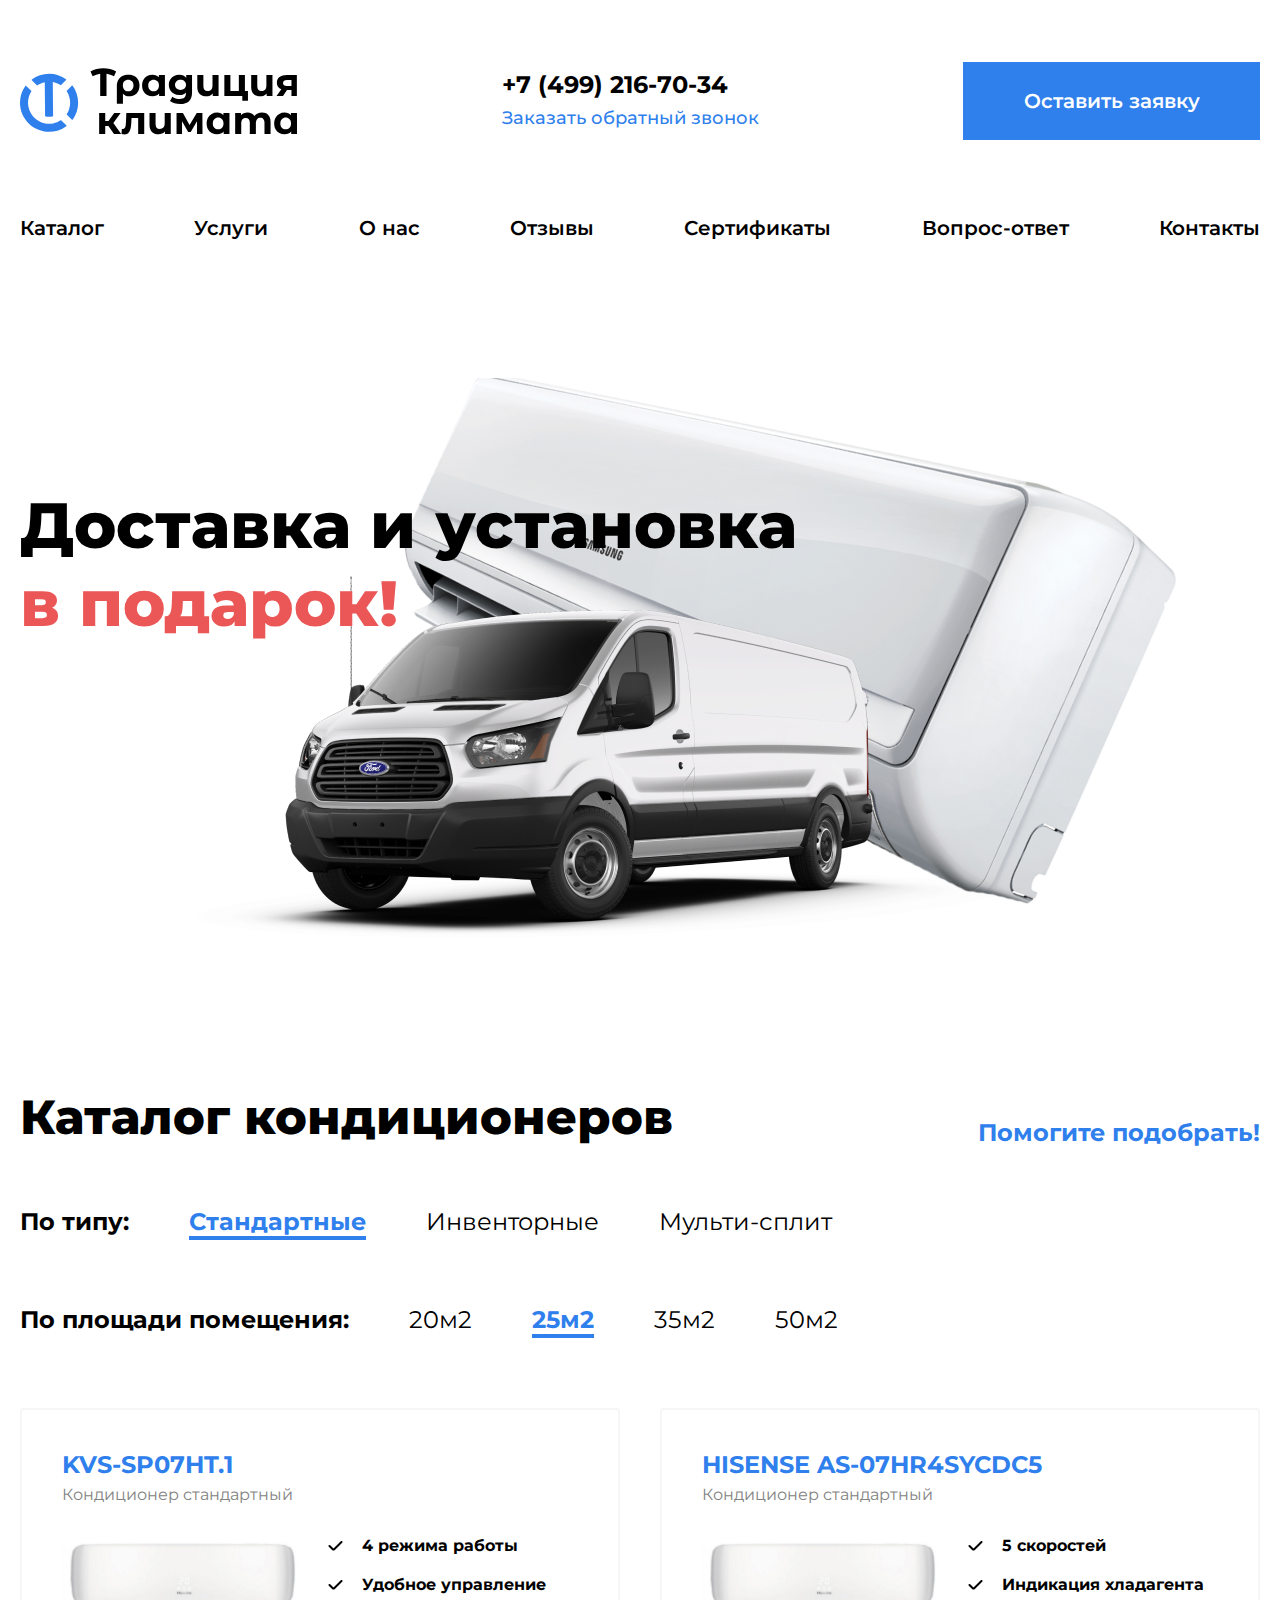
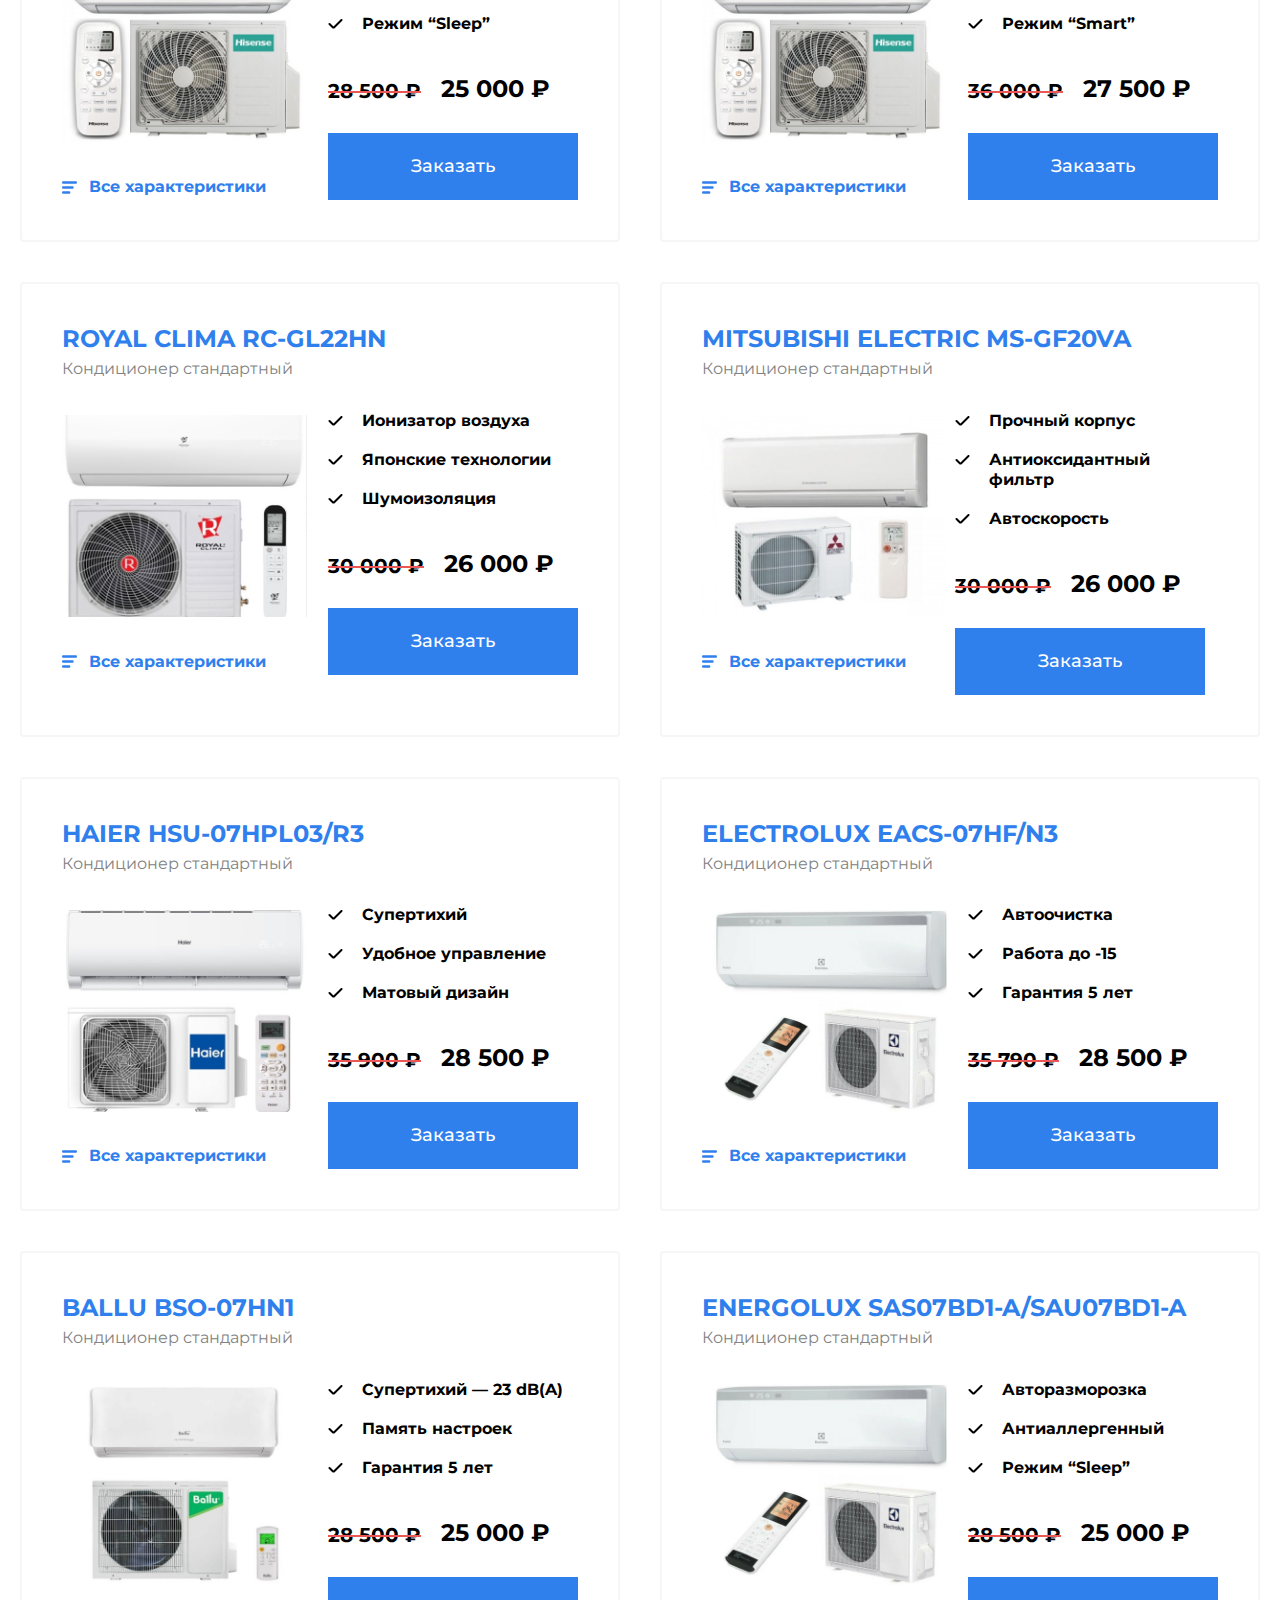
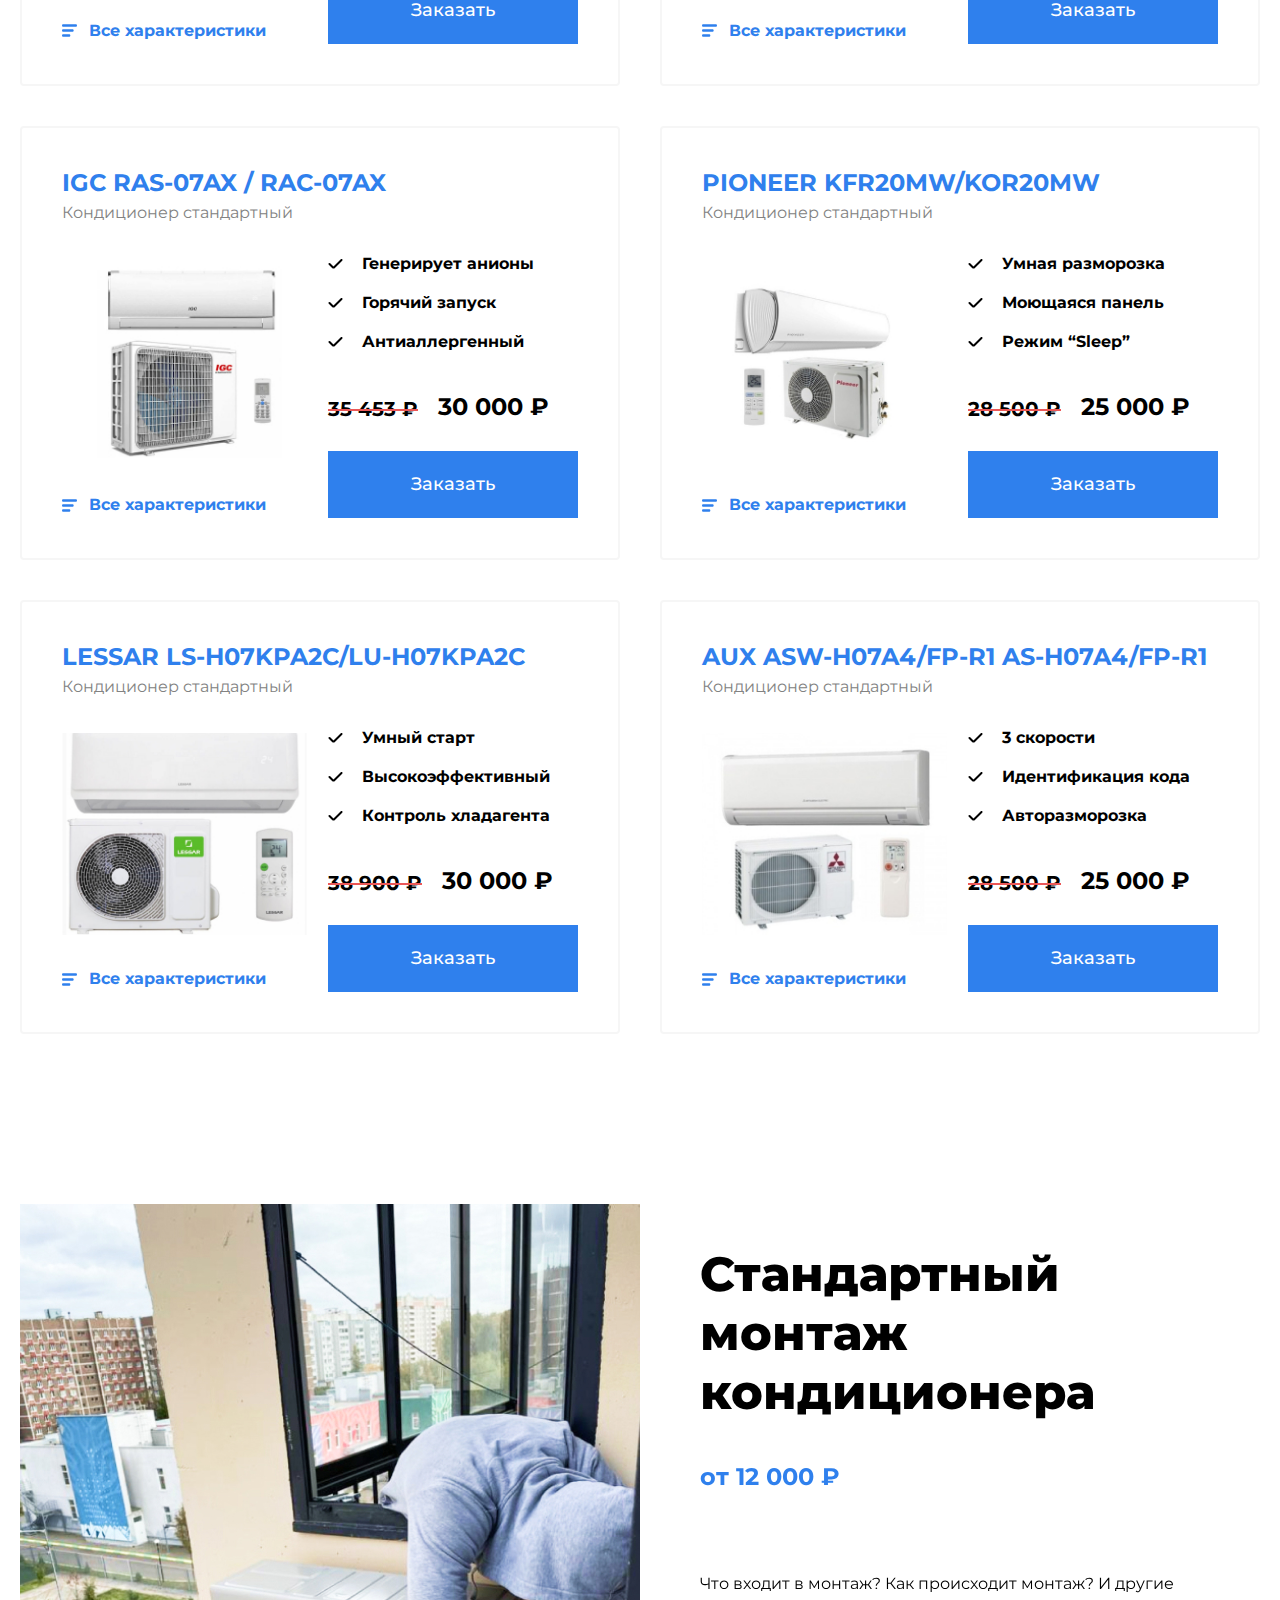
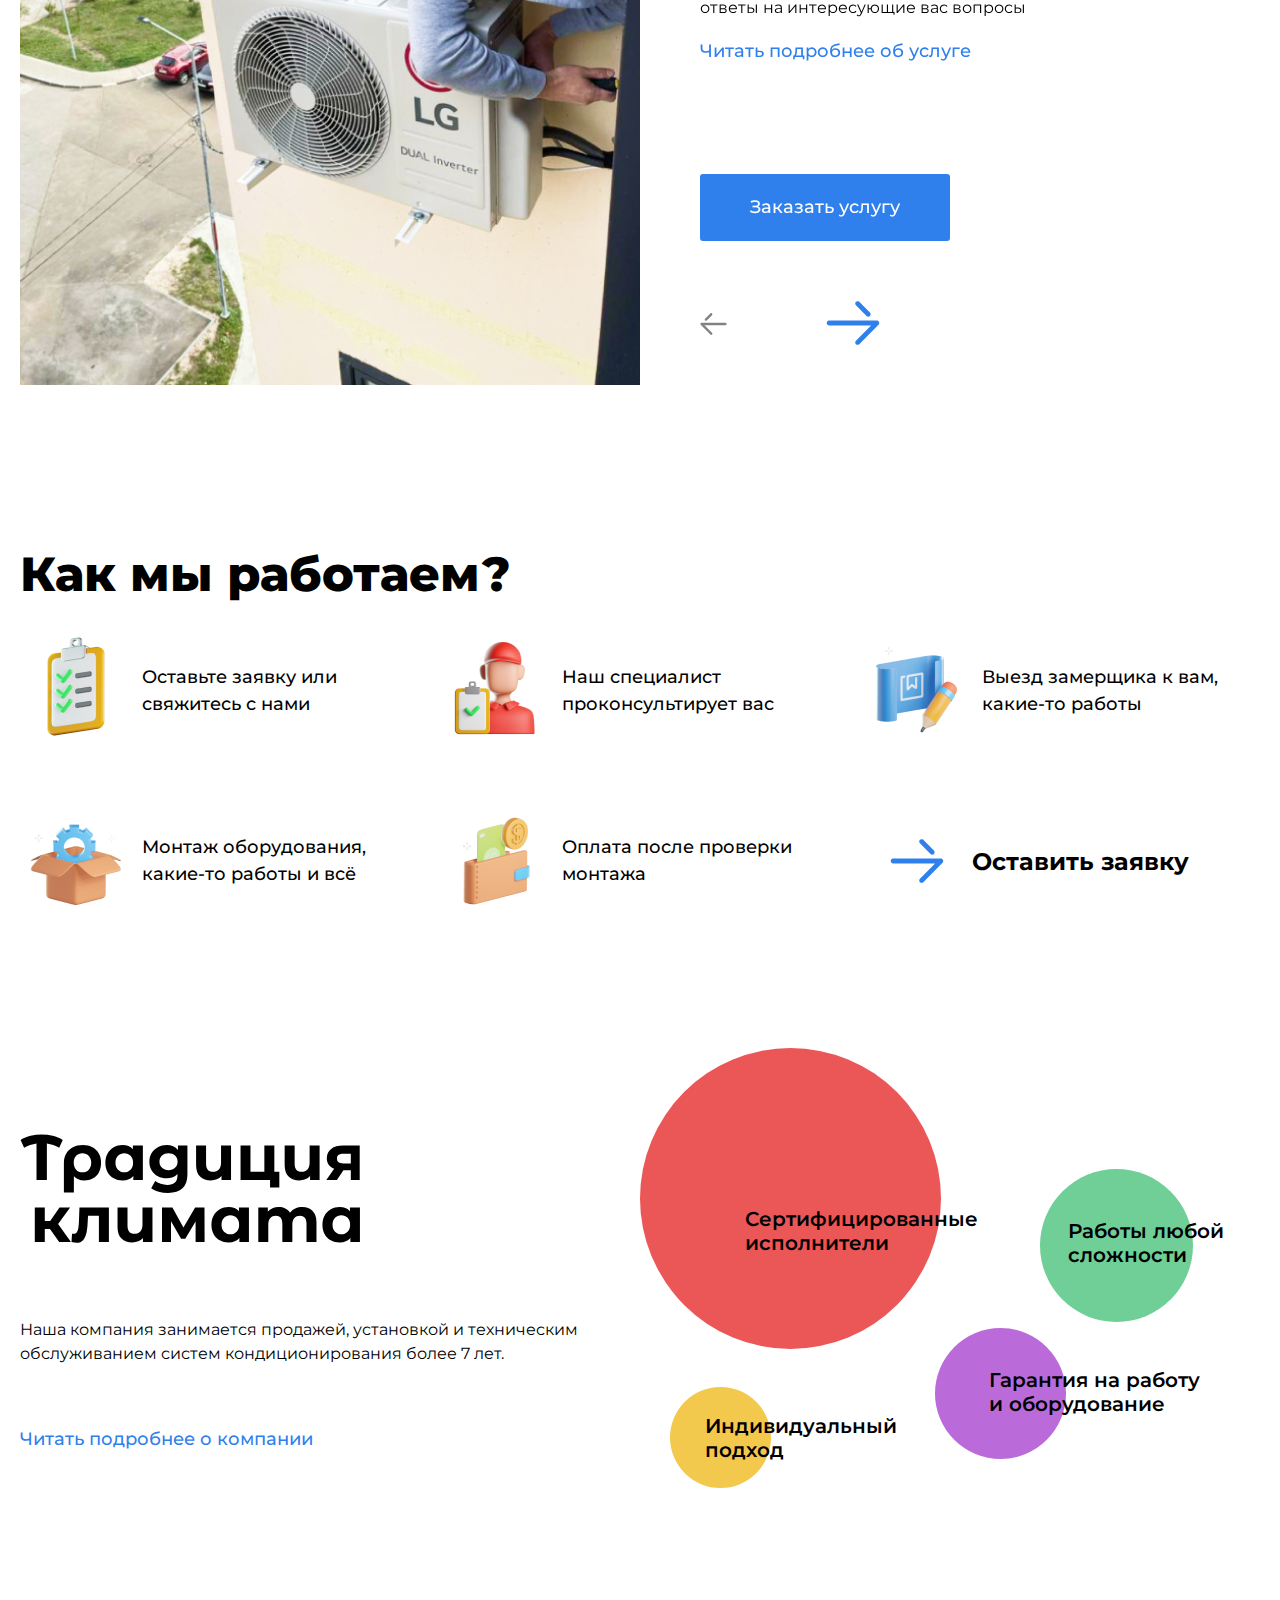
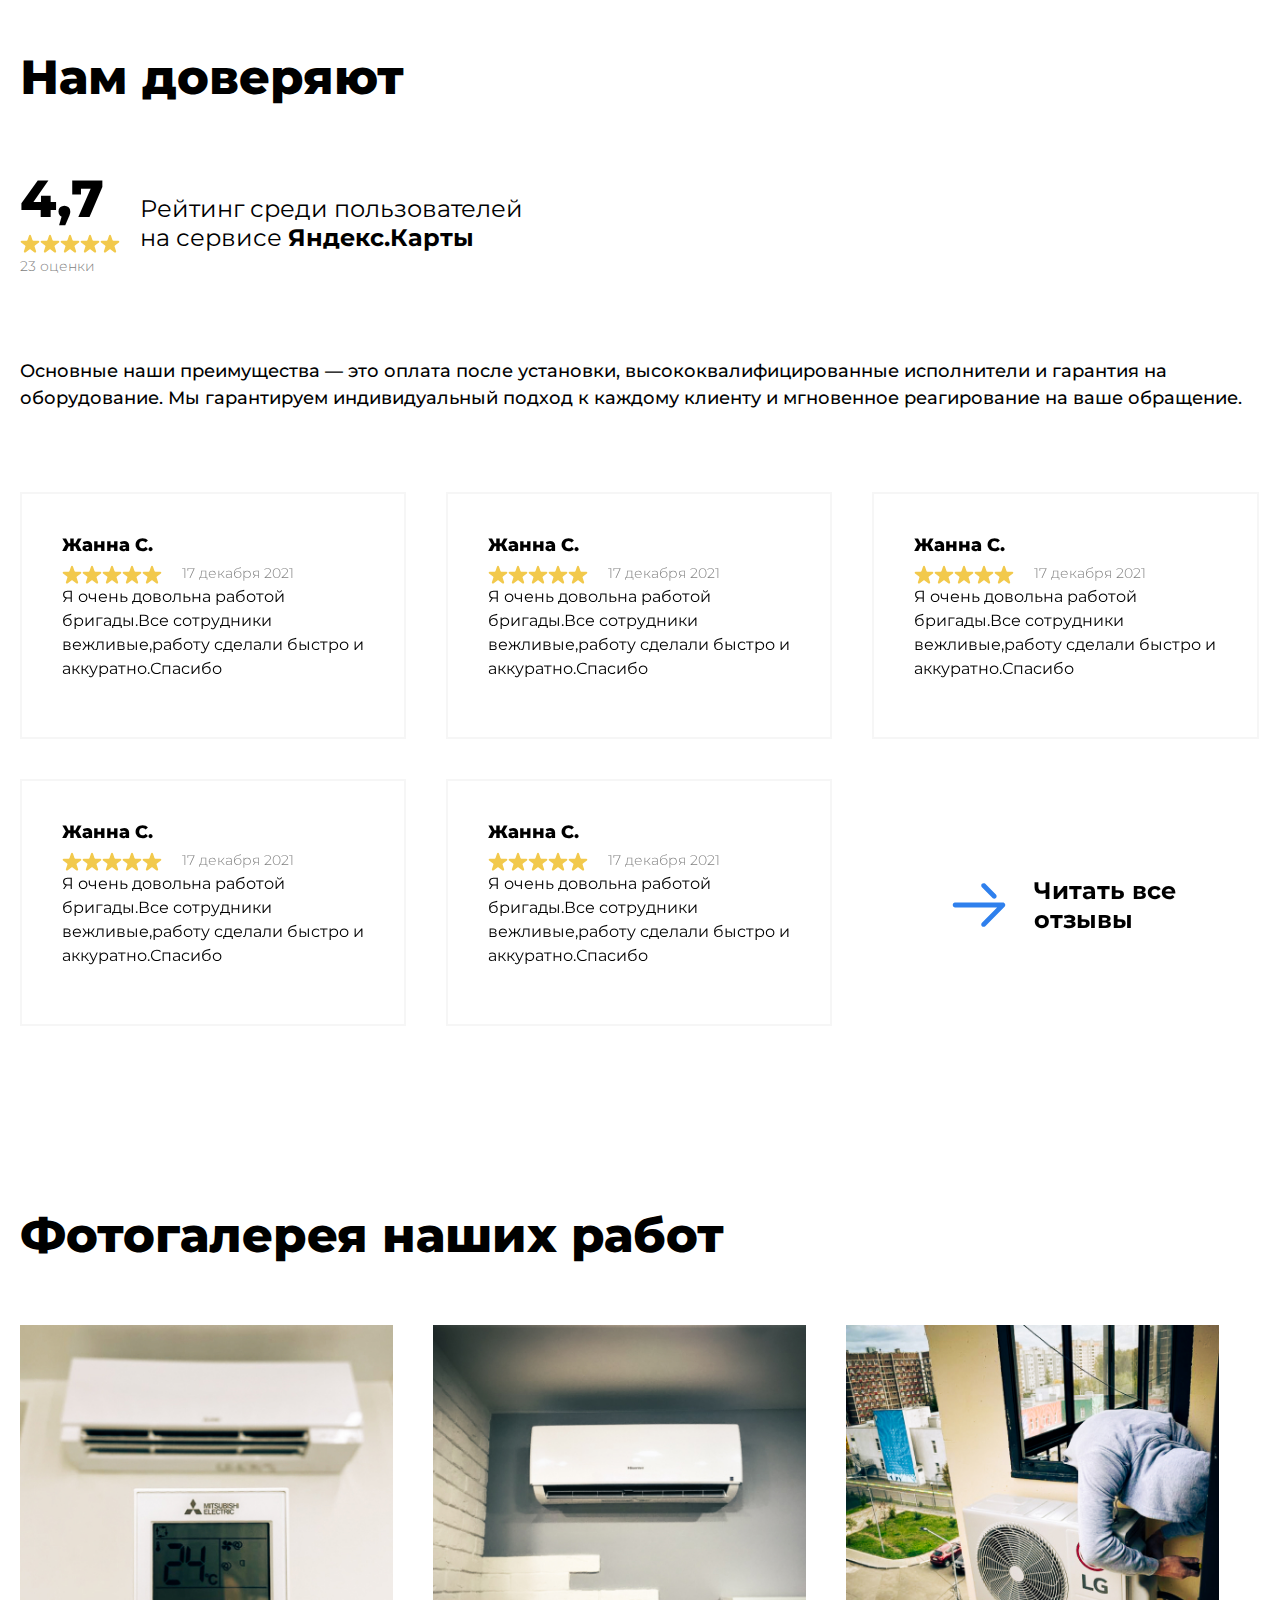
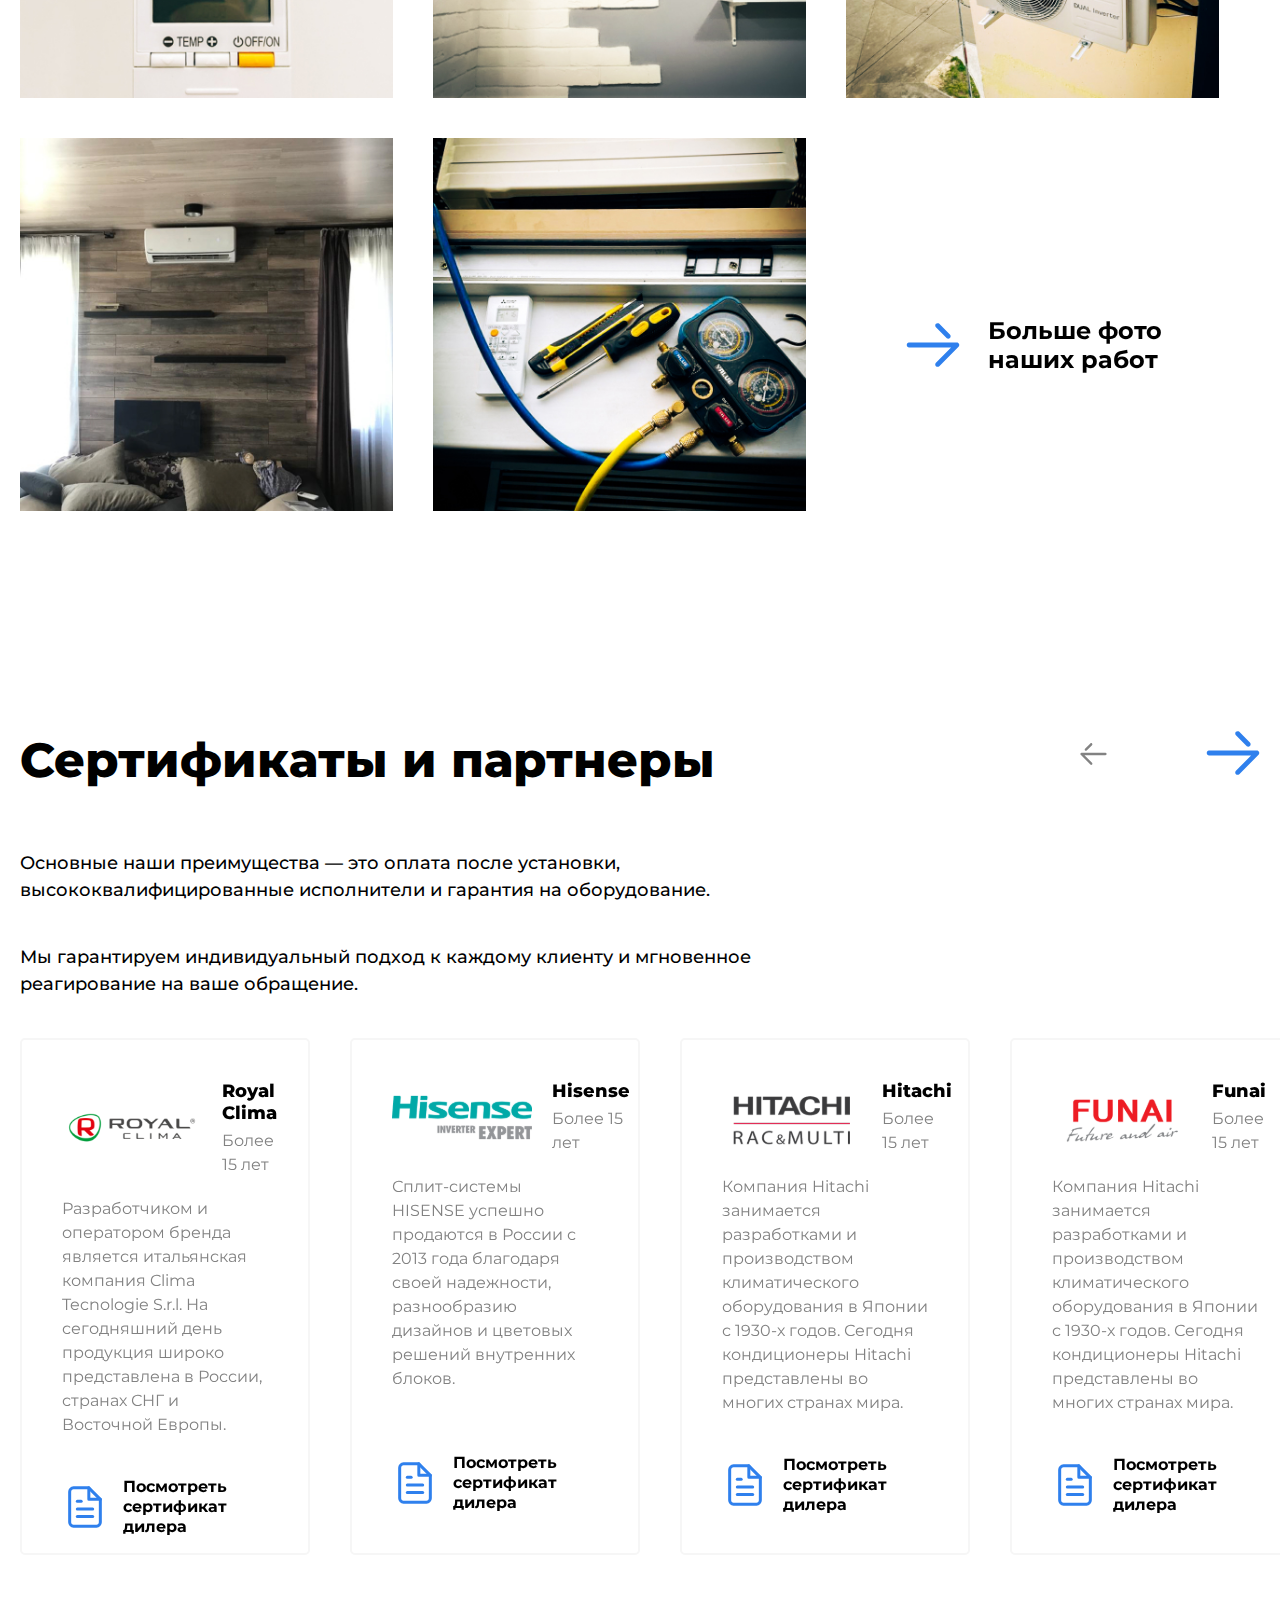
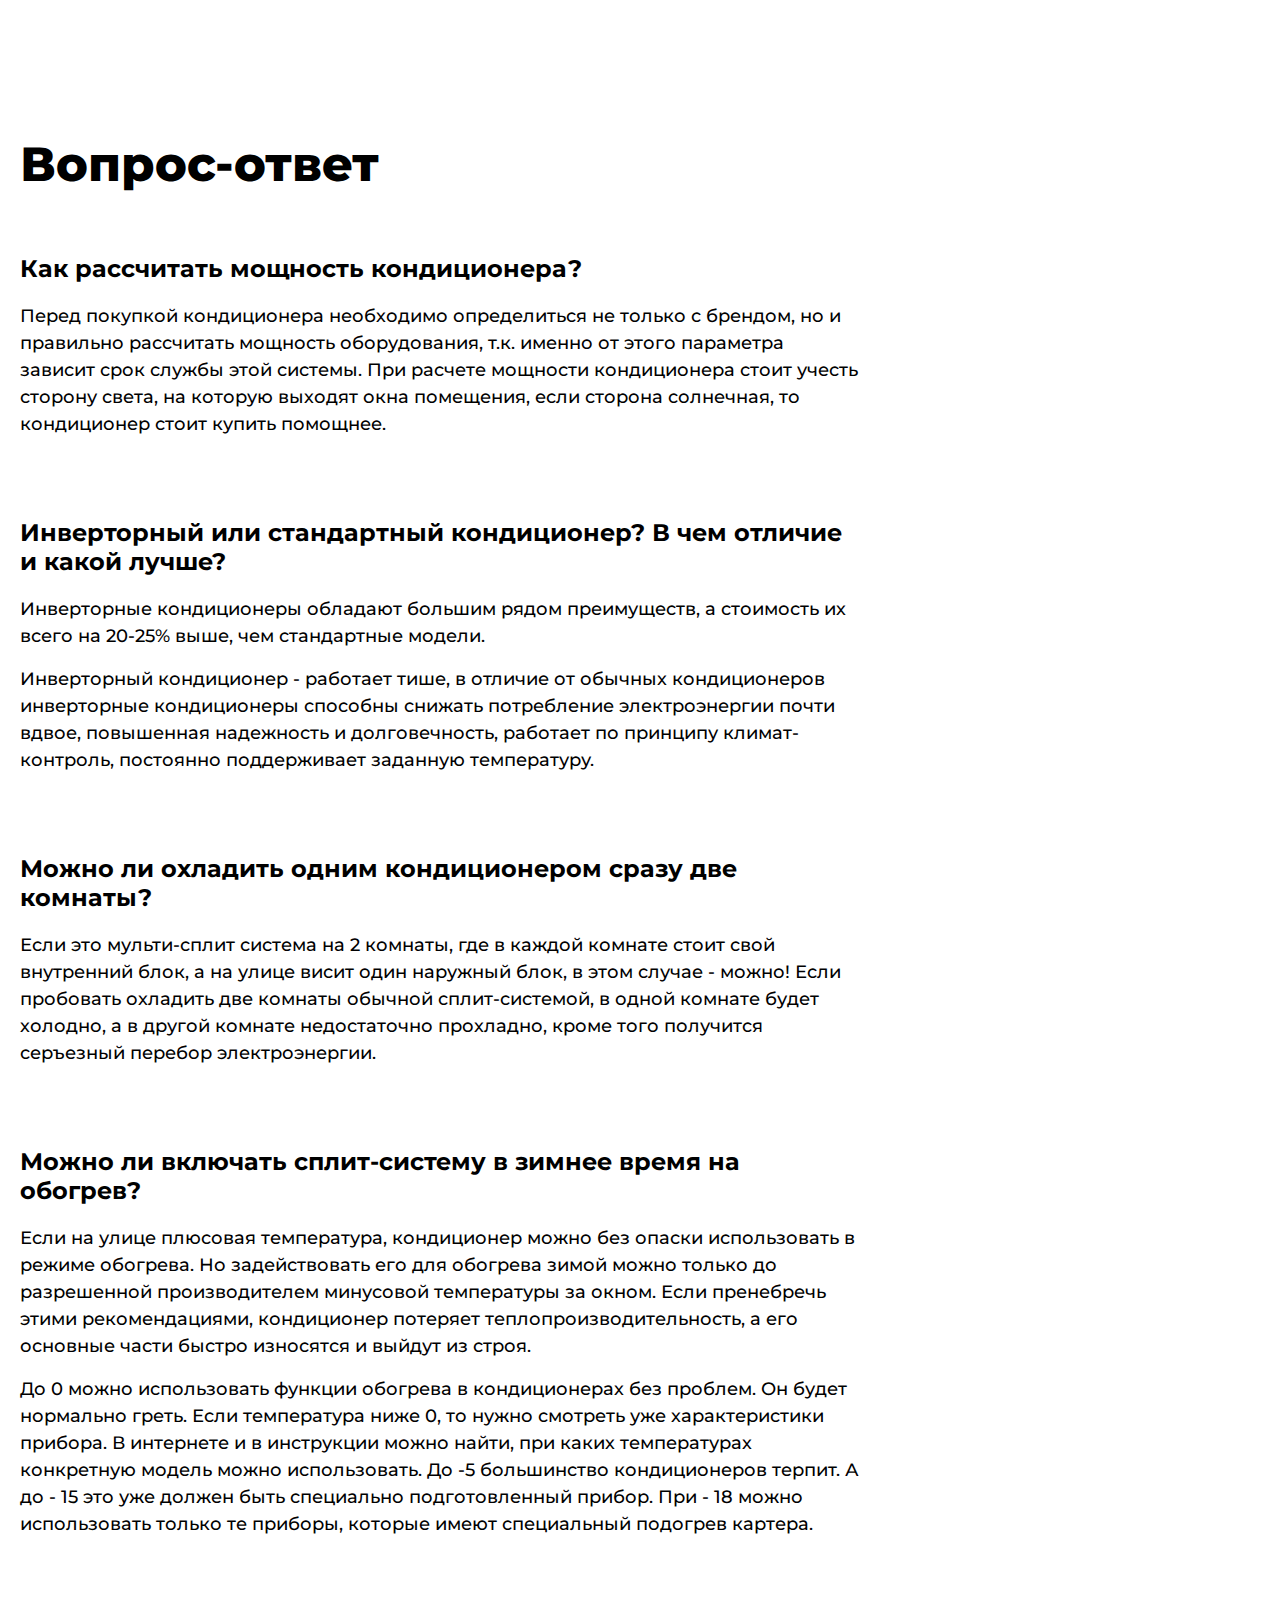
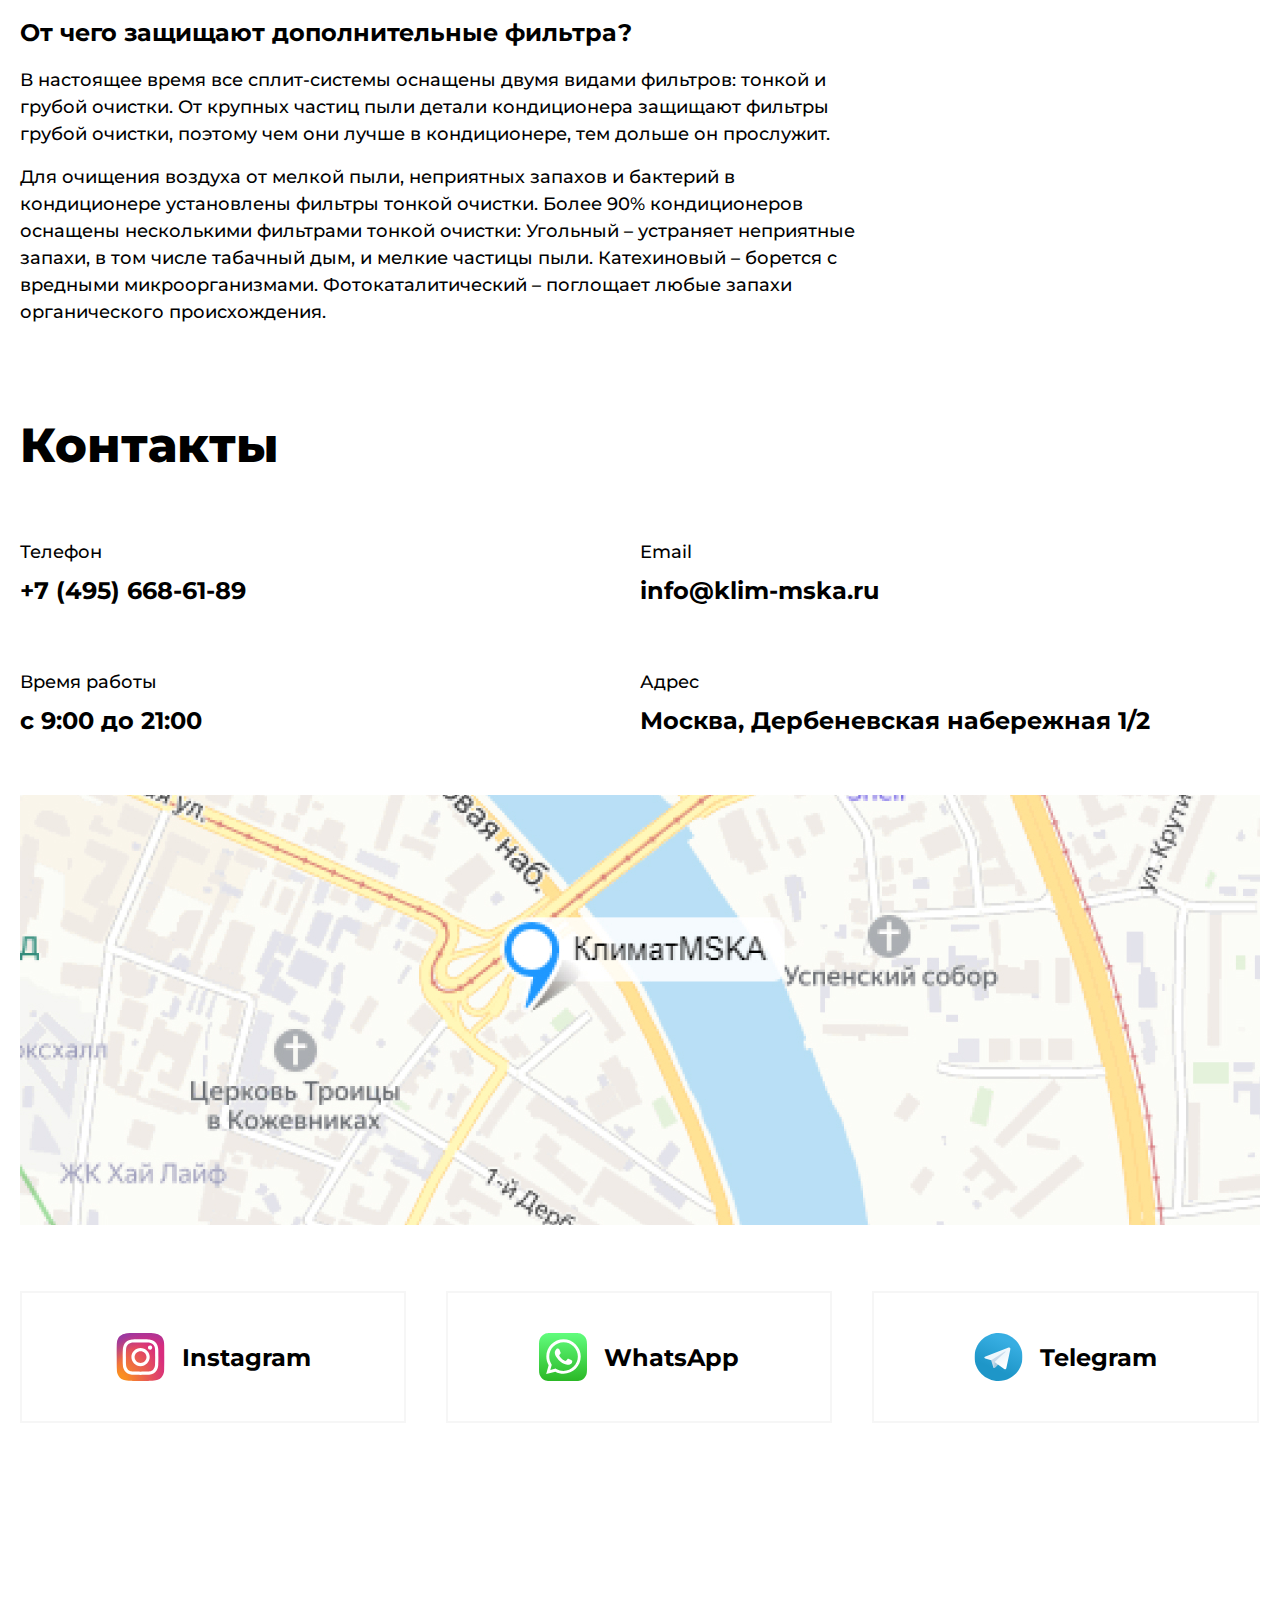
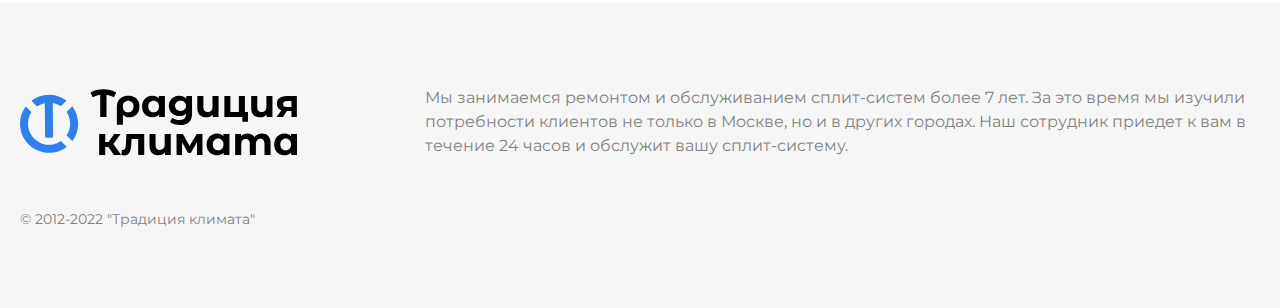
==== commit 1c936bc1: "правки по второму этапу" ====
--- a/index.html
+++ b/index.html
@@ -26,7 +26,7 @@
   <link rel="stylesheet" href="css/modal.css">
   <link rel="stylesheet" href="css/checkbox.css">
   <link rel="stylesheet" href="css/intro-product.css">
-  <link rel="stylesheet" href="css/service-modal.css">
+  <link rel="stylesheet" href="css/montage-block.css">
   <script type="text/javascript" src="/js/bootstrap/bootstrap.bundle.min.js"></script>
   <script type="text/javascript" src="/js/swiper/swiper-bundle.min.js"></script>
   <script type="text/javascript" src="/js/jquery-3.6.0.min.js"></script>
@@ -44,13 +44,13 @@
 
       <div class="header__contacts">
         <a class="header__tel" href="tel:+74992167034">+7 (499) 216-70-34</a>
-        <button class="header__btn-call blue-color button" data-bs-toggle="modal" data-bs-target="#contactModal">Заказать
+        <button class="header__btn-call blue-color button" data-bs-toggle="modal" data-bs-target="#contactCall">Заказать
           обратный звонок
         </button>
       </div>
 
 
-      <button class="button blue-bg header__form-btn" data-bs-toggle="modal" data-bs-target="#contactModal">Оставить
+      <button class="button blue-bg  header__form-button trigger-form-btn" data-bs-toggle="modal" data-bs-target="#contactModal">Оставить
         заявку
       </button>
       <button class="button header__menu-trigger"></button>
@@ -64,25 +64,25 @@
     <div class="h-container">
       <ul class="main-nav__list list">
         <li class="main-nav__item">
-          <a href="#catalog" class="main-nav__link">Каталог</a>
+          <a href="#catalog" class="main-nav__link" data-scrolling-to="true">Каталог</a>
         </li>
         <li class="main-nav__item">
-          <a href="#services" class="main-nav__link">Услуги</a>
+          <a href="#services" class="main-nav__link" data-scrolling-to="true">Услуги</a>
         </li>
         <li class="main-nav__item">
-          <a href="#about-us" class="main-nav__link">О нас</a>
+          <a href="#about-us" class="main-nav__link" data-scrolling-to="true">О нас</a>
         </li>
         <li class="main-nav__item">
-          <a href="#reviews" class="main-nav__link">Отзывы</a>
+          <a href="#reviews" class="main-nav__link" data-scrolling-to="true">Отзывы</a>
         </li>
         <li class="main-nav__item">
-          <a href="#partners" class="main-nav__link">Сертификаты</a>
+          <a href="#partners" class="main-nav__link" data-scrolling-to="true">Сертификаты</a>
         </li>
         <li class="main-nav__item">
-          <a href="#faq" class="main-nav__link">Вопрос-ответ</a>
+          <a href="#faq" class="main-nav__link" data-scrolling-to="true">Вопрос-ответ</a>
         </li>
         <li class="main-nav__item">
-          <a href="#contacts" class="main-nav__link">Контакты</a>
+          <a href="#contacts" class="main-nav__link" data-scrolling-to="true">Контакты</a>
         </li>
       </ul>
     </div>
@@ -139,14 +139,13 @@
 
       <div class="catalog__cards">
         <article class="catalog__card card">
-          <h2 class="card__title">KVS-SP07HT.1</h2>
+          <a href="intro-product.html" class="card__title">KVS-SP07HT.1</a>
           <p class="card__subtitle">Кондиционер стандартный</p>
           <div class="card__content">
             <div class="card__group">
               <img class="card__img" src="img/product-1.jpg" alt="">
               <div class="card__all-chars">
-                <button class="button card__all-chars-text blue-color link-hover" data-bs-toggle="modal"
-                        data-bs-target="#modalProduct1">
+                <button class="button card__all-chars-text blue-color link-hover">
                   <svg width="15"
                        height="13"
                        viewBox="0 0 15 13"
@@ -184,7 +183,7 @@
           </div>
         </article>
         <article class="catalog__card card">
-          <h2 class="card__title">HISENSE AS-07HR4SYCDC5</h2>
+          <a href="" class="card__title">HISENSE AS-07HR4SYCDC5</a>
           <p class="card__subtitle">Кондиционер стандартный</p>
           <div class="card__content">
             <div class="card__group">
@@ -230,7 +229,7 @@
         </article>
 
         <article class="catalog__card card">
-          <h2 class="card__title">ROYAL CLIMA RC-GL22HN</h2>
+          <a href="" class="card__title">ROYAL CLIMA RC-GL22HN</a>
           <p class="card__subtitle">Кондиционер стандартный</p>
           <div class="card__content">
             <div class="card__group">
@@ -276,7 +275,7 @@
         </article>
 
         <article class="catalog__card card">
-          <h2 class="card__title">MITSUBISHI ELECTRIC MS-GF20VA</h2>
+          <a href="" class="card__title">MITSUBISHI ELECTRIC MS-GF20VA</a>
           <p class="card__subtitle">Кондиционер стандартный</p>
           <div class="card__content">
             <div class="card__group">
@@ -321,7 +320,7 @@
         </article>
 
         <article class="catalog__card card">
-          <h2 class="card__title">HAIER HSU-07HPL03/R3</h2>
+          <a href="" class="card__title">HAIER HSU-07HPL03/R3</a>
           <p class="card__subtitle">Кондиционер стандартный</p>
           <div class="card__content">
             <div class="card__group">
@@ -365,7 +364,7 @@
 
         </article>
         <article class="catalog__card card">
-          <h2 class="card__title">ELECTROLUX EACS-07HF/N3</h2>
+          <a href="" class="card__title">ELECTROLUX EACS-07HF/N3</a>
           <p class="card__subtitle">Кондиционер стандартный</p>
           <div class="card__content">
             <div class="card__group">
@@ -409,7 +408,7 @@
 
         </article>
         <article class="catalog__card card">
-          <h2 class="card__title">BALLU BSO-07HN1</h2>
+          <a href="" class="card__title">BALLU BSO-07HN1</a>
           <p class="card__subtitle">Кондиционер стандартный</p>
           <div class="card__content">
             <div class="card__group">
@@ -453,7 +452,7 @@
 
         </article>
         <article class="catalog__card card">
-          <h2 class="card__title">ENERGOLUX SAS07BD1-A/SAU07BD1-A</h2>
+          <a href="" class="card__title">ENERGOLUX SAS07BD1-A/SAU07BD1-A</a>
           <p class="card__subtitle">Кондиционер стандартный</p>
           <div class="card__content">
             <div class="card__group">
@@ -497,7 +496,7 @@
 
         </article>
         <article class="catalog__card card">
-          <h2 class="card__title">IGC RAS-07AX / RAC-07AX</h2>
+          <a href="" class="card__title">IGC RAS-07AX / RAC-07AX</a>
           <p class="card__subtitle">Кондиционер стандартный</p>
           <div class="card__content">
             <div class="card__group">
@@ -541,7 +540,7 @@
 
         </article>
         <article class="catalog__card card">
-          <h2 class="card__title">PIONEER KFR20MW/KOR20MW</h2>
+          <a href="" class="card__title">PIONEER KFR20MW/KOR20MW</a>
           <p class="card__subtitle">Кондиционер стандартный</p>
           <div class="card__content">
             <div class="card__group">
@@ -585,7 +584,7 @@
 
         </article>
         <article class="catalog__card card">
-          <h2 class="card__title">LESSAR LS-H07KPA2C/LU-H07KPA2C</h2>
+          <a href="" class="card__title">LESSAR LS-H07KPA2C/LU-H07KPA2C</a>
           <p class="card__subtitle">Кондиционер стандартный</p>
           <div class="card__content">
             <div class="card__group">
@@ -629,7 +628,7 @@
 
         </article>
         <article class="catalog__card card">
-          <h2 class="card__title">AUX ASW-H07A4/FP-R1 AS-H07A4/FP-R1</h2>
+          <a href="" class="card__title">AUX ASW-H07A4/FP-R1 AS-H07A4/FP-R1</a>
           <p class="card__subtitle">Кондиционер стандартный</p>
           <div class="card__content">
             <div class="card__group">
@@ -690,9 +689,9 @@
 
             <div class="services__descr">
               <p class="services__title">Стандартный монтаж кондиционера</p>
-              <span class="services__price blue-color">от 5000 ₽</span>
+              <span class="services__price blue-color">от 12 000 ₽</span>
               <p class="services__text">Что входит в монтаж? Как происходит монтаж? И другие ответы на интересующие вас вопросы</p>
-              <button  data-bs-toggle="modal" data-bs-target="#modalMontaj" class="button blue-color services__more link-hover">Читать подробнее об услуге</button>
+              <a href="montage.html" class="button blue-color services__more link-hover">Читать подробнее об услуге</a>
               <button class="button blue-bg services__btn" data-bs-toggle="modal" data-bs-target="#contactModal">Заказать услугу</button>
 
               <div class="swiper-nav swiper-nav_services">
@@ -710,10 +709,10 @@
             <img src="/img/montaj.jpg" alt="">
 
             <div class="services__descr">
-              <p class="services__title">Стандартный монтаж кондиционера</p>
-              <span class="services__price blue-color">от 5000 ₽</span>
+              <p class="services__title">Монтаж в два этапа</p>
+              <span class="services__price blue-color">от 10 000 ₽</span>
               <p class="services__text">Что входит в монтаж? Как происходит монтаж? И другие ответы на интересующие вас вопросы</p>
-              <button class="button blue-color services__more link-hover">Читать подробнее об услуге</button>
+              <a href="montage-2.html" class="button blue-color services__more link-hover">Читать подробнее об услуге</a>
               <button class="button blue-bg services__btn" data-bs-toggle="modal" data-bs-target="#contactModal">Заказать услугу</button>
               <div class="swiper-nav swiper-nav_services">
                 <div class="swiper-nav__prev swiper-nav__prev_services"><svg width="27" height="22" viewBox="0 0 27 22" fill="none" xmlns="http://www.w3.org/2000/svg">
@@ -727,27 +726,7 @@
             </div>
 
           </div>
-          <div class="swiper-slide services__slide">
-            <img src="/img/montaj.jpg" alt="">
-
-            <div class="services__descr">
-              <p class="services__title">Стандартный монтаж кондиционера</p>
-              <span class="services__price blue-color">от 5000 ₽</span>
-              <p class="services__text">Что входит в монтаж? Как происходит монтаж? И другие ответы на интересующие вас вопросы</p>
-              <button class="button blue-color services__more link-hover">Читать подробнее об услуге</button>
-              <button class="button blue-bg services__btn" data-bs-toggle="modal" data-bs-target="#contactModal">Заказать услугу</button>
-
-              <div class="swiper-nav swiper-nav_services">
-                <div class="swiper-nav__prev swiper-nav__prev_services"><svg width="27" height="22" viewBox="0 0 27 22" fill="none" xmlns="http://www.w3.org/2000/svg">
-                  <path fill-rule="evenodd" clip-rule="evenodd" d="M12.0381 0.418314C12.5027 0.893 12.5027 1.65992 12.0349 2.13138L6.72607 7.49661L6.6035 7.60499C6.13467 7.96613 5.46554 7.92851 5.0397 7.49338C4.80743 7.25604 4.69129 6.94766 4.69129 6.63927C4.69129 6.32766 4.80743 6.01766 5.04288 5.78032L10.3502 0.415085L10.4728 0.307076C10.9418 -0.0528277 11.6123 -0.0153336 12.0381 0.418314ZM25.5814 9.79827C26.1695 9.87303 26.625 10.3827 26.625 10.9998C26.625 11.6682 26.0905 12.2107 25.4318 12.2107H4.45727L12.0348 19.8686L12.142 19.9923C12.4993 20.4659 12.4638 21.1466 12.038 21.5817C11.5734 22.0548 10.8177 22.0564 10.3516 21.5849L0.726589 11.8571L0.620449 11.7353C0.458963 11.5223 0.375 11.2621 0.375 10.9998C0.375 10.8431 0.405226 10.6865 0.465681 10.538C0.650227 10.0843 1.08455 9.78883 1.56818 9.78883H25.4318L25.5814 9.79827Z" fill="#828282"/>
-                </svg></div>
-                <div class="swiper-nav__next swiper-nav__next_services"><svg width="54" height="44" viewBox="0 0 54 44" fill="none" xmlns="http://www.w3.org/2000/svg">
-                  <path fill-rule="evenodd" clip-rule="evenodd" d="M29.9238 0.836629C28.9947 1.786 28.9947 3.31985 29.9301 4.26276L40.5479 14.9932L40.793 15.21C41.7307 15.9323 43.0689 15.857 43.9206 14.9868C44.3851 14.5121 44.6174 13.8953 44.6174 13.2785C44.6174 12.6553 44.3851 12.0353 43.9142 11.5606L33.2997 0.83017L33.0545 0.614152C32.1164 -0.105655 30.7754 -0.0306673 29.9238 0.836629ZM2.83716 19.5965C1.66094 19.7461 0.75 20.7655 0.75 21.9995C0.75 23.3364 1.81909 24.4214 3.13636 24.4214H45.0855L29.9305 39.7372L29.7161 39.9846C29.0015 40.9317 29.0724 42.2931 29.9241 43.1634C30.8532 44.1095 32.3645 44.1127 33.2968 43.1698L52.5468 23.7142L52.7591 23.4706C53.0821 23.0445 53.25 22.5243 53.25 21.9995C53.25 21.6863 53.1895 21.3731 53.0686 21.076C52.6995 20.1686 51.8309 19.5777 50.8636 19.5777H3.13636L2.83716 19.5965Z" fill="#2F80ED"/>
-                </svg>
-                </div>
-              </div>
-            </div>
-          </div>
+
         </div>
 
         <div class="swiper-pagination"></div>
@@ -1661,6 +1640,7 @@
   </div>
 </footer>
 
+<!-- модалка оставить заявку -->
 <div data-modal="" class="modal fade modal-contact"
      id="contactModal"
      tabindex="-1"
@@ -1681,7 +1661,7 @@
 
           <div class="form-action__group">
             <label class="form-action__label" for="agreement">
-              <input type="checkbox" class="form-action__agreement" id="agreement">
+              <input type="checkbox" checked class="form-action__agreement" id="agreement">
               Согласен на обработку
               <a class="form-action__link" href="">персональных данных</a>
 
@@ -1696,328 +1676,40 @@
 </div>
 
 
-<!-- Модальное окно по клику на характеристики на карточке продукта-->
-<div class="modal fade intro-product"
-     id="modalProduct1"
+
+<!-- модалка с обратным звонком -->
+<div data-modal="" class="modal fade modal-contact modal-contact_call"
+     id="contactCall"
      tabindex="-1"
-     aria-labelledby="modalProductLabel"
+     aria-labelledby="contactModalLabel"
      aria-hidden="true">
-  <div class="intro-product__dialog modal-dialog modal-dialog-scrollable">
-    <div class="modal-content  intro-product__content">
-      <div class="modal-header intro-product__header">
-        <button type="button"
-                class="btn-close close intro-product__close"
-                data-bs-dismiss="modal"
+  <div class="modal-dialog">
+    <div class="modal-content modal-contact__content">
+      <div class="modal-header modal-contact__header">
+        <button type="button" class="btn-close close modal-contact__close" data-bs-dismiss="modal"
                 aria-label="Закрыть"></button>
       </div>
-      <div class="modal-body intro-product__body">
-        <section class="intro-product__group">
-          <div class="intro-product__pic">
-            <img src="/img/intro-modal/hisense-07/view-hisense-07.jpg" alt="">
-          </div>
-
-          <div class="intro-product__about">
-            <h4 class="intro-product__title">HISENSE <br> AS-07HR4SYCDC5</h4>
-            <span class="intro-product__subtitle">Кондиционер стандартный</span>
-            <p class="intro-product__text">
-              Настенная сплит-система, предназначенная для создания и стабильного поддержания комфортной температуры.
-            </p>
-
-            <span class="intro-product__nav">
-            Навигация:
-          </span>
-
-            <ul class="intro-product__nav-list list">
-              <li><a href="#control">1. Управление</a></li>
-              <li><a href="#vent">2. Вентилятор</a></li>
-              <li><a href="#display">3. Дисплей</a></li>
-              <li><a href="#filters">4. Фильтры</a></li>
-              <li><a href="#features">5. Особенности</a></li>
-
-
-
-            </ul>
-          </div>
-        </section>
-
-        <section id="control" class="intro-product__block">
-          <div class="intro-product__group">
-            <div class="intro-product__pic">
-              <img src="/img/intro-modal/hisense-07/control-hisense-07.jpg" alt="">
-            </div>
-
-            <div class="intro-product__about">
-              <h4 class="intro-product__title">Управление</h4>
-              <span class="intro-product__subtitle">Заботится о вас</span>
-              <p class="intro-product__text">
-                Серия NEO Classic A оснащена полностью автоматическими жалюзи 4D AUTO Air, что дает возможность
-                регулировать распределение воздуха полностью по вашему желанию с помощью пульта дистанционного
-                управления.
-              </p>
-              <p class="intro-product__text">
-
-                Раньше эта функция была доступна только у моделей бизнес класса.
-              </p>
-
-            </div>
-
-          </div>
-        </section>
-
-        <section id="vent" class="intro-product__block">
-          <div class="intro-product__group">
-            <div class="intro-product__pic">
-              <img src="/img/intro-modal/hisense-07/vent-hisense-07.jpg" alt="">
-            </div>
-
-            <div class="intro-product__about">
-              <h4 class="intro-product__title">Вентилятор</h4>
-              <span class="intro-product__subtitle">Заботится о вас</span>
-              <p class="intro-product__text">
-                Мультискоростной вентилятор дает возможность гибкой настройки скорости воздуха - от слабого дуновения до
-                мощного потока, способного за считанные минуты охладить или согреть помещение. - -
-              </p>
-              <p class="intro-product__text">
-                Все модели серии NEO Classic A оснащены 5-ти скоростным вентилятором внутреннего блока и функцией утечки
-                хладагента.
-              </p>
-
-            </div>
-
-          </div>
-        </section>
-        <section id="display" class="intro-product__block">
-          <div class="intro-product__group">
-            <div class="intro-product__pic">
-              <img src="/img/intro-modal/hisense-07/display-hisense-07.jpg" alt="">
-            </div>
-
-            <div class="intro-product__about">
-              <h4 class="intro-product__title">Дисплей</h4>
-              <span class="intro-product__subtitle">Заботится о вас</span>
-              <p class="intro-product__text">
-                Полнофункциональный дисплей скрыт за светопрозрачной передней панелью, что делает эксплуатацию очень
-                удобной.
-              </p>
-              <p class="intro-product__text">
-
-                Индикация утечки хладагента появляется в виде кода ошибки на дисплее внутреннего блока, помогая вовремя
-                обнаружить проблему и предотвратить выход сплит-системы из строя.
-              </p>
-
-            </div>
-
-          </div>
-        </section>
-        <section id="filters" class="intro-product__block">
-          <div class="intro-product__group">
-            <div class="intro-product__pic">
-              <img src="/img/intro-modal/hisense-07/filters-hisense-07.jpg" alt="">
-            </div>
-
-            <div class="intro-product__about">
-              <h4 class="intro-product__title">Фильтры</h4>
-              <span class="intro-product__subtitle">Заботится о вас</span>
-              <p class="intro-product__text">
-                Что касается очистки воздуха, все модели оснащены обновленным фильтром высокого класса очистки ULTRA Hi
-                Density фильтр, который удаляет более 90% пыли и других частиц из воздуха в помещении.
-              </p>
-              <p class="intro-product__text">
-                Дополнительно установлены формальдегидный и угольный фильтры, которые удаляют из воздуха вредные
-                органические вещества и неприятные запахи.
-              </p>
-
-            </div>
-
-          </div>
-        </section>
-        <section id="features" class="intro-product__block">
-          <div class="intro-product__group">
-            <div class="intro-product__pic intro-product__pic_features">
-              <img src="/img/intro-modal/hisense-07/feat.png" alt="">
-            </div>
-
-            <div class="intro-product__about">
-              <h4 class="intro-product__title">Особенности</h4>
-              <span class="intro-product__subtitle">Заботится о вас</span>
-              <p class="intro-product__text">
-                Серия NEO Classic A имеет энергоэффективность класса А, функцию I Feel (Я ощущаю), что позволяет
-                контролировать температуру непосредственно рядом с пользователем, а также еще множество особенностей,
-                наряду с традиционными функциями самоочистки, авторестарта и самодиагностики.
-              </p>
-
-            </div>
-
-          </div>
-        </section>
+      <div class="modal-body modal-contact__body">
+        <h2 class="modal-contact__title">Обратный звонок</h2>
+        <p class="modal-contact__text">Наш консультант перезвонит вам и поможет выбрать подходящий продукт</p>
+        <form class="modal__form form-action" action="">
+          <input class="form-action__input" type="tel" name="tel" placeholder="+7 (ХХХ) ХХХ-ХХ-ХХ">
+
+          <div class="form-action__group">
+            <label class="form-action__label" for="agreement2">
+              <input type="checkbox" checked class="form-action__agreement" id="agreement2">
+              Согласен на обработку
+              <a class="form-action__link" href="">персональных данных</a>
+
+            </label>
+          </div>
+
+          <button type="submit" class="form-action__button button">Отправить</button>
+        </form>
       </div>
     </div>
   </div>
 </div>
-
-<!-- Модальное окно по клику - на читать подробнее о монтаже-->
-
-<!--<div class="modal fade service-modal service-modal_montaj"
-     id="modalMontaj"
-     tabindex="-1"
-     aria-labelledby="modalProductLabel"
-     aria-hidden="true">
-  <div class="service-modal__dialog modal-dialog modal-dialog-scrollable">
-    <div class="modal-content  service-modal__content">
-      <div class="modal-header service-modal__header">
-        <button type="button"
-                class="btn-close close service-modal__content__close"
-                data-bs-dismiss="modal"
-                aria-label="Закрыть"></button>
-      </div>
-      <div class="modal-body service-modal__body">
-        <section class="service-modal__group">
-          <div class="intro-product__pic">
-            <img src="/img/service-montaj/m1.jpg" alt="">
-          </div>
-
-          <div class="intro-product__about">
-            <h4 class="intro-product__title">HISENSE <br> AS-07HR4SYCDC5</h4>
-            <span class="intro-product__subtitle">Кондиционер стандартный</span>
-            <p class="intro-product__text">
-              Настенная сплит-система, предназначенная для создания и стабильного поддержания комфортной температуры.
-            </p>
-
-            <span class="intro-product__nav">
-            Навигация:
-          </span>
-
-            <ul class="intro-product__nav-list list">
-              <li><a href="#control">1. Управление</a></li>
-              <li><a href="#vent">2. Вентилятор</a></li>
-              <li><a href="#display">3. Дисплей</a></li>
-              <li><a href="#filters">4. Фильтры</a></li>
-              <li><a href="#features">5. Особенности</a></li>
-
-
-
-            </ul>
-          </div>
-        </section>
-
-        <section id="control" class="service-modal__block">
-          <div class="service-modal__group">
-            <div class="intro-product__pic">
-              <img src="/img/service-montaj/m2.jpg" alt="">
-            </div>
-
-            <div class="intro-product__about">
-              <h4 class="intro-product__title">Управление</h4>
-              <span class="intro-product__subtitle">Заботится о вас</span>
-              <p class="intro-product__text">
-                Серия NEO Classic A оснащена полностью автоматическими жалюзи 4D AUTO Air, что дает возможность
-                регулировать распределение воздуха полностью по вашему желанию с помощью пульта дистанционного
-                управления.
-              </p>
-              <p class="intro-product__text">
-
-                Раньше эта функция была доступна только у моделей бизнес класса.
-              </p>
-
-            </div>
-
-          </div>
-        </section>
-
-        <section id="vent" class="service-modal__block">
-          <div class="service-modal__group">
-            <div class="intro-product__pic">
-              <img src="/img/service-montaj/m3.jpg" alt="">
-            </div>
-
-            <div class="intro-product__about">
-              <h4 class="intro-product__title">Вентилятор</h4>
-              <span class="intro-product__subtitle">Заботится о вас</span>
-              <p class="intro-product__text">
-                Мультискоростной вентилятор дает возможность гибкой настройки скорости воздуха - от слабого дуновения до
-                мощного потока, способного за считанные минуты охладить или согреть помещение. - -
-              </p>
-              <p class="intro-product__text">
-                Все модели серии NEO Classic A оснащены 5-ти скоростным вентилятором внутреннего блока и функцией утечки
-                хладагента.
-              </p>
-
-            </div>
-
-          </div>
-        </section>
-        <section id="display" class="service-modal__block">
-          <div class="service-modal__group">
-            <div class="intro-product__pic">
-              <img src="/img/service-montaj/m4.jpg" alt="">
-            </div>
-
-            <div class="intro-product__about">
-              <h4 class="intro-product__title">Дисплей</h4>
-              <span class="intro-product__subtitle">Заботится о вас</span>
-              <p class="intro-product__text">
-                Полнофункциональный дисплей скрыт за светопрозрачной передней панелью, что делает эксплуатацию очень
-                удобной.
-              </p>
-              <p class="intro-product__text">
-
-                Индикация утечки хладагента появляется в виде кода ошибки на дисплее внутреннего блока, помогая вовремя
-                обнаружить проблему и предотвратить выход сплит-системы из строя.
-              </p>
-
-            </div>
-
-          </div>
-        </section>
-        <section id="filters" class="service-modal__block">
-          <div class="service-modal__group">
-            <div class="intro-product__pic">
-              <img src="/img/service-montaj/m5.jpg" alt="">
-            </div>
-
-            <div class="intro-product__about">
-              <h4 class="intro-product__title">Фильтры</h4>
-              <span class="intro-product__subtitle">Заботится о вас</span>
-              <p class="intro-product__text">
-                Что касается очистки воздуха, все модели оснащены обновленным фильтром высокого класса очистки ULTRA Hi
-                Density фильтр, который удаляет более 90% пыли и других частиц из воздуха в помещении.
-              </p>
-              <p class="intro-product__text">
-                Дополнительно установлены формальдегидный и угольный фильтры, которые удаляют из воздуха вредные
-                органические вещества и неприятные запахи.
-              </p>
-
-            </div>
-
-          </div>
-        </section>
-        <section id="features" class="service-modal__block">
-          <div class="service-modal__group">
-            <div class="intro-product__pic intro-product__pic_features">
-              <img src="/img/service-montaj/m6.jpg" alt="">
-            </div>
-
-            <div class="intro-product__about">
-              <h4 class="intro-product__title">Особенности</h4>
-              <span class="intro-product__subtitle">Заботится о вас</span>
-              <p class="intro-product__text">
-                Серия NEO Classic A имеет энергоэффективность класса А, функцию I Feel (Я ощущаю), что позволяет
-                контролировать температуру непосредственно рядом с пользователем, а также еще множество особенностей,
-                наряду с традиционными функциями самоочистки, авторестарта и самодиагностики.
-              </p>
-
-            </div>
-
-          </div>
-        </section>
-      </div>
-    </div>
-  </div>
-</div>-->
 
 <script type="text/javascript" src="js/script.js"></script>
 <script type="text/javascript" src="js/sliders.js"></script>
--- a/css/style.css
+++ b/css/style.css
@@ -6,7 +6,7 @@
   height: 100%;
 }
 
-.body {
+body {
   margin: 0 auto;
   padding: 0;
   font-family: "Montserrat", sans-serif;
@@ -17,7 +17,7 @@
   overflow-x: hidden;
 }
 
-.body.modal-open {
+body.modal-open {
   height: 100vh;
   overflow-y: hidden;
 }
--- a/css/header.css
+++ b/css/header.css
@@ -1,6 +1,15 @@
 .header {
   padding: 62px 0 40px 0;
   margin-bottom: 18px;
+}
+
+.header__logo-link {
+  display: block;
+  text-decoration: none;
+}
+
+.header__logo-link:hover {
+  opacity: 0.6;
 }
 
 .header__content {
@@ -38,7 +47,7 @@
 }
 
 
-.header__form-btn {
+.trigger-form-btn {
   display: flex;
   justify-content: center;
   align-items: center;
@@ -57,7 +66,7 @@
   display: none;
 }
 
-.header__form-btn:hover {
+.trigger-form-btn:hover {
   background: #2976DD;
 }
 
@@ -69,13 +78,14 @@
     background: #fff;
     width: 100%;
     z-index: 100;
+    top: 0;
   }
 
   .header__contacts {
     display: none;
   }
 
-  .header__form-btn {
+  .header__form-button {
     display: none;
   }
 
--- a/css/card.css
+++ b/css/card.css
@@ -1,4 +1,5 @@
 .card {
+  position: relative;
   max-width: calc(50% - 40px);
   width: 100%;
   min-height: 434px;
@@ -16,6 +17,17 @@
   /* Text/Blue */
   color: #2F80ED;
   text-align: left;
+  z-index: 7;
+}
+
+.card__title::before {
+  content: "";
+  position: absolute;
+  top: 0;
+  left: 0;
+  right: 0;
+  bottom: 0;
+  z-index: 1;
 }
 
 .card__subtitle {
@@ -107,6 +119,7 @@
   /* Text/White */
   color: #FFFFFF;
   transition: transform 0.25s;
+  z-index: 9;
 }
 
 .card__btn:hover {
--- a/css/page-footer.css
+++ b/css/page-footer.css
@@ -13,6 +13,7 @@
 .page-footer__text {
   margin: 0;
   max-width: 835px;
+  font-family: 'Montserrat';
   font-style: normal;
   font-weight: normal;
   font-size: 16px;
@@ -22,11 +23,16 @@
 
 .page-footer__copyright {
   margin: 0;
+  font-family: 'Montserrat';
   font-style: normal;
   font-weight: normal;
   font-size: 14px;
   line-height: 17px;
   color: #828282;
+}
+
+.page-footer__logo-link:hover {
+  opacity: 0.6;
 }
 
 @media (max-width: 1024px) {
--- a/css/modal.css
+++ b/css/modal.css
@@ -23,6 +23,26 @@
 
   /* Text/Black */
   color: #000000;
+}
+
+.modal-contact_call .modal-contact__title {
+  margin-bottom: 20px;
+}
+
+.modal-contact_call .modal-contact__text {
+  margin-top: 0;
+  margin-bottom: 50px;
+  font-family: 'Montserrat';
+  font-style: normal;
+  font-weight: 400;
+  font-size: 16px;
+  line-height: 150%;
+
+  /* or 24px */
+  text-align: center;
+
+  /* Text/Grey */
+  color: #828282;
 }
 
 .modal-body.modal-contact__body {
@@ -137,7 +157,22 @@
     line-height: 29px;
   }
 
+  .modal-contact_call .modal-contact__text {
+    margin-bottom: 20px;
+  }
+
   .modal-header .btn-close.close {
-    /*display: none;*/
+    width: 50px;
+    height: 50px;
+  }
+
+  .modal-header  .btn-close.close::before {
+    right: 22px;
+    top: 14px;
+  }
+
+  .modal-header  .btn-close.close::after {
+    right: 22px;
+    top: 14px;
   }
 }
--- a/css/checkbox.css
+++ b/css/checkbox.css
@@ -7,6 +7,8 @@
 .form-action__agreement[type="checkbox"] {
   -webkit-appearance: none;
   -moz-appearance: none;
+  width: 0;
+  height: 0;
 }
 
 .form-action__label {
@@ -45,7 +47,7 @@
   content: "";
   position: absolute;
   left: -49px;
-  top: 54px;
+  top: 12px;
   z-index: 1;
   width: 16px;
   height: 20px;
@@ -65,7 +67,7 @@
 .form-action__agreement:after {
   content: "";
   position: absolute;
-  top: 44px;
+  top: 0;
   left: -60px;
   width: 40px;
   height: 40px;
--- a/css/intro-product.css
+++ b/css/intro-product.css
@@ -1,12 +1,10 @@
+.intro-product {
+  background: #f6f6f6;
+}
+
 .intro-product__content {
-  width: 100%;
-  max-width: 1280px;
-  padding: 0;
-}
-
-.intro-product__dialog.modal-dialog {
-  width: 100%;
-  max-width: 1280px;
+  padding: 80px 40px 0 40px;
+  background: #ffffff;
 }
 
 .modal-header.intro-product__header {
@@ -32,20 +30,19 @@
   padding-right: 80px;
 }
 
+.intro-product__block {
+  padding-bottom: 100px;
+}
 
 .intro-product__group {
   display: flex;
   align-items: center;
-  margin-bottom: 100px;
 }
 
 .intro-product__pic {
   width: 50%;
 }
 
-.intro-product__pic {
-  padding-left: 90px;
-}
 
 .intro-product__pic img {
   max-width: 580px;
@@ -79,6 +76,7 @@
 }
 
 .intro-product__subtitle {
+  display: none;
   margin-bottom: 20px;
   font-family: Montserrat;
   font-style: normal;
@@ -104,6 +102,10 @@
   color: #000000;
 }
 
+.intro-product__text:last-child {
+  margin-bottom: 0;
+}
+
 .intro-product__nav {
   margin-bottom: 10px;
   font-family: Montserrat;
@@ -118,12 +120,12 @@
 .intro-product__nav-list {
   display: flex;
   flex-direction: column;
-  flex-wrap: wrap;
-  height: 140px;
+  /*flex-wrap: wrap;
+  height: 140px;*/
 }
 
 .intro-product__nav-list li {
-  width: 45%;
+  /*width: 45%;*/
   margin-bottom: 10px;
 }
 
@@ -140,10 +142,43 @@
   color: #2F80ED;
 }
 
+.intro-product__details {
+  display: flex;
+  justify-content: space-between;
+  align-items: center;
+  padding: 40px;
+}
+
+
+.intro-product__action {
+  display: flex;
+}
+
+.intro-product__header {
+  font-family: 'Montserrat';
+  font-style: normal;
+  font-weight: 700;
+  font-size: 24px;
+  line-height: 29px;
+
+  /* Text/Black */
+  color: #000000;
+}
+
+.intro-product__card-price {
+  margin-right: 63px;
+}
+
 @media (max-width: 810px) {
+  .intro-product .h-container {
+    padding: 0;
+  }
   .intro-product__group {
     flex-direction: column;
-    margin-bottom: 40px;
+  }
+
+  .intro-product__block {
+    padding-bottom: 40px;
   }
 
   .intro-product__pic {
@@ -162,7 +197,8 @@
 
   .intro-product__about {
     width: 100%;
-    padding-left: 0;
+    padding-left: 40px;
+    padding-right: 40px;
   }
 
   .intro-product__nav-list {
@@ -177,4 +213,45 @@
   .modal-product__body {
     padding: 0 40px !important;
   }
-}
+
+  .intro-product {
+    background: #ffffff;
+  }
+
+  .intro-product__content {
+    padding: 0;
+  }
+
+  .intro-product__details {
+    flex-direction: column;
+    align-items: flex-start;
+  }
+
+  .intro-product__details .card-price__old {
+    font-size: 20px;
+  }
+
+  .intro-product__details .card-price__current {
+    font-size: 24px;
+  }
+
+  .intro-product__details .trigger-form-btn {
+    display: flex;
+  }
+
+  .intro-product__action {
+    flex-direction: column;
+  }
+
+  .intro-product__block_last {
+    border-bottom: 1px solid #f6f6f6;
+  }
+}
+
+@media (max-width: 480px) {
+  .intro-product__pic_features img {
+    max-width: 360px;
+    margin: 0 auto;
+    display: block;
+  }
+}
--- a/css/montage-block.css
+++ b/css/montage-block.css
@@ -0,0 +1,146 @@
+.montage-block {
+  padding-bottom: 100px;
+}
+.montage-block__steps {
+
+  background: #ffffff;
+}
+
+.montage-block__group {
+  display: flex;
+  align-items: center;
+  margin-bottom: 0;
+}
+
+.montage-block__about {
+  padding-left: 40px;
+  padding-right: 40px;
+}
+
+.montage-block__title {
+  margin-top: 0;
+  margin-bottom: 40px;
+  max-width: 540px;
+  font-family: 'Montserrat';
+  font-style: normal;
+  font-weight: 800;
+  font-size: 48px;
+  line-height: 59px;
+
+  /* Text/Black */
+  color: #000000;
+}
+
+.montage-block__price {
+  margin-bottom: 40px;
+  display: block;
+  font-family: 'Montserrat';
+  font-style: normal;
+  font-weight: 700;
+  font-size: 24px;
+  line-height: 29px;
+
+  /* Text/Blue */
+  color: #2F80ED;
+}
+
+.montage-block__button {
+  max-width: 250px;
+  margin-bottom: 80px;
+}
+
+.montage-block__pic img {
+  min-width: 620px;
+}
+
+.montage-block__step-title {
+  margin-top: 0;
+  margin-bottom: 20px;
+  font-family: 'Montserrat';
+  font-style: normal;
+  font-weight: 800;
+  font-size: 48px;
+  line-height: 59px;
+
+  /* Text/Blue */
+  color: #2F80ED;
+}
+
+.montage-block__step-descr {
+  margin-top: 0;
+  font-family: 'Montserrat';
+  font-style: normal;
+  font-weight: 500;
+  font-size: 18px;
+  line-height: 150%;
+
+  /* identical to box height, or 27px */
+
+  /* Text/Black */
+  color: #000000;
+}
+
+.montage-block__about ul li {
+  font-family: 'Montserrat';
+  font-style: normal;
+  font-weight: 500;
+  font-size: 18px;
+  line-height: 150%;
+
+  /* identical to box height, or 27px */
+
+  /* Text/Black */
+  color: #000000;
+}
+
+
+
+@media (max-width: 810px) {
+  .montage-block .h-container {
+    padding: 0;
+  }
+
+  .montage-block {
+    padding-bottom: 0;
+  }
+
+  .montage-block__group {
+    flex-direction: column;
+    align-items: flex-start;
+    margin-bottom: 50px;
+  }
+  .montage-block__step_last {
+    border-bottom: 1px solid #f6f6f6;
+  }
+
+  .montage-block__pic {
+    margin-bottom: 20px;
+  }
+
+  .montage-block__title {
+    margin-bottom: 20px;
+    font-weight: 800;
+    font-size: 24px;
+    line-height: 29px;
+  }
+
+  .montage-block__button {
+    margin-bottom: 40px;
+  }
+
+  .montage-block__pic img {
+    min-width: 100%;
+  }
+
+  .montage-block__step-title {
+    font-weight: 800;
+    font-size: 24px;
+    line-height: 29px;
+  }
+
+  .montage-block__step-descr {
+    margin-bottom: 0;
+    font-weight: 400;
+    font-size: 16px;
+  }
+}
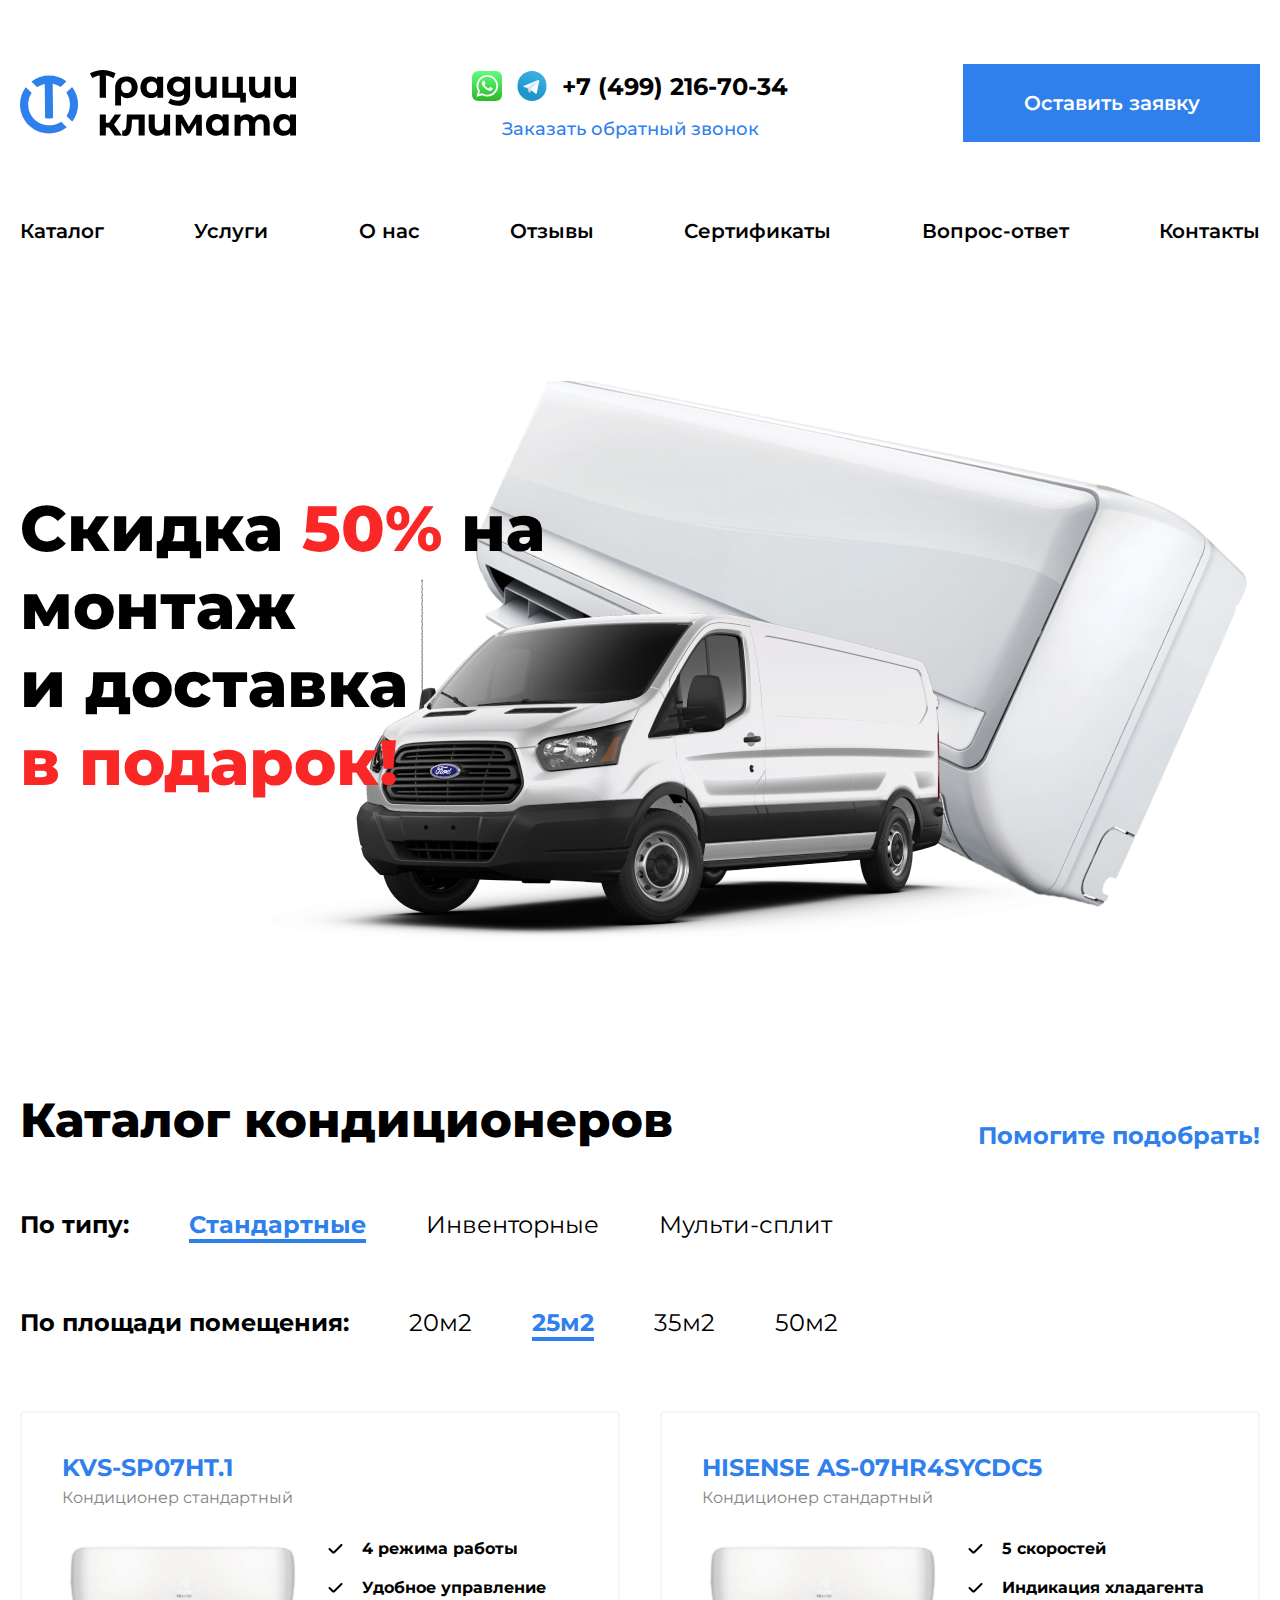
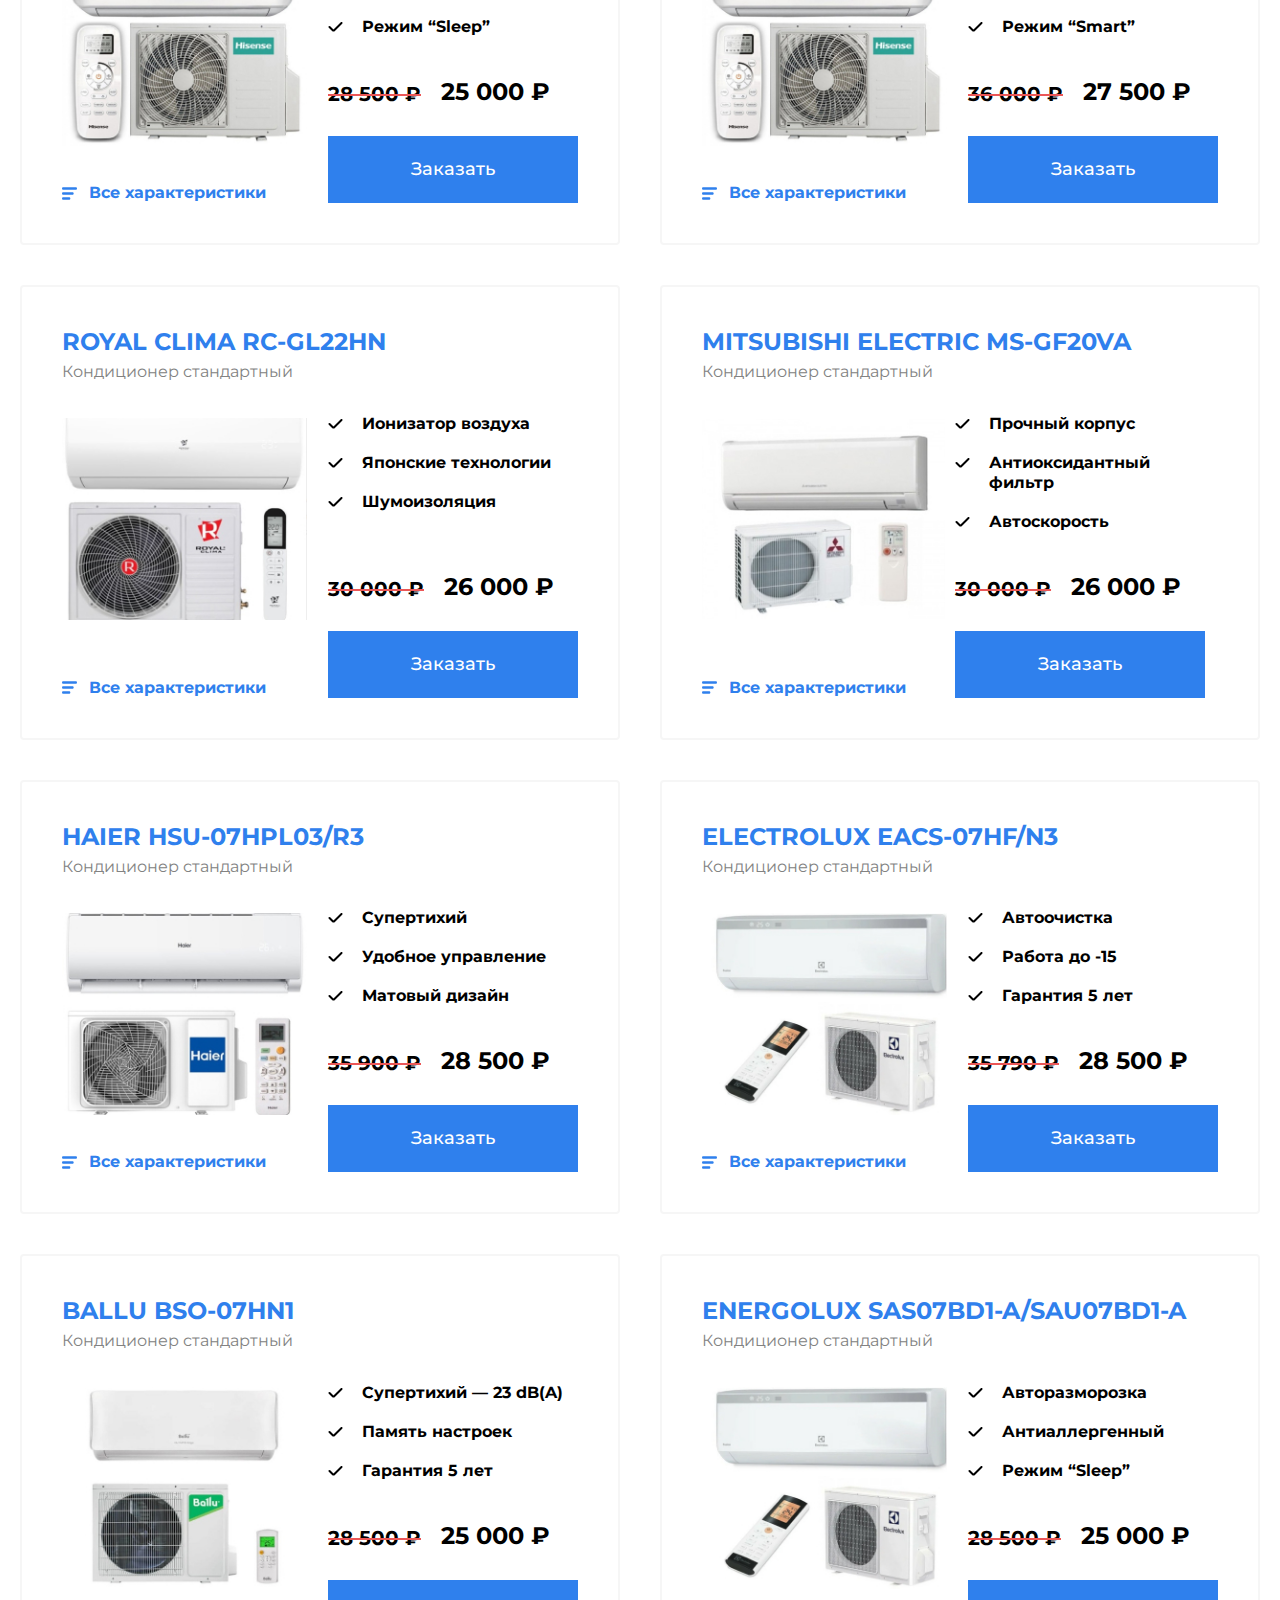
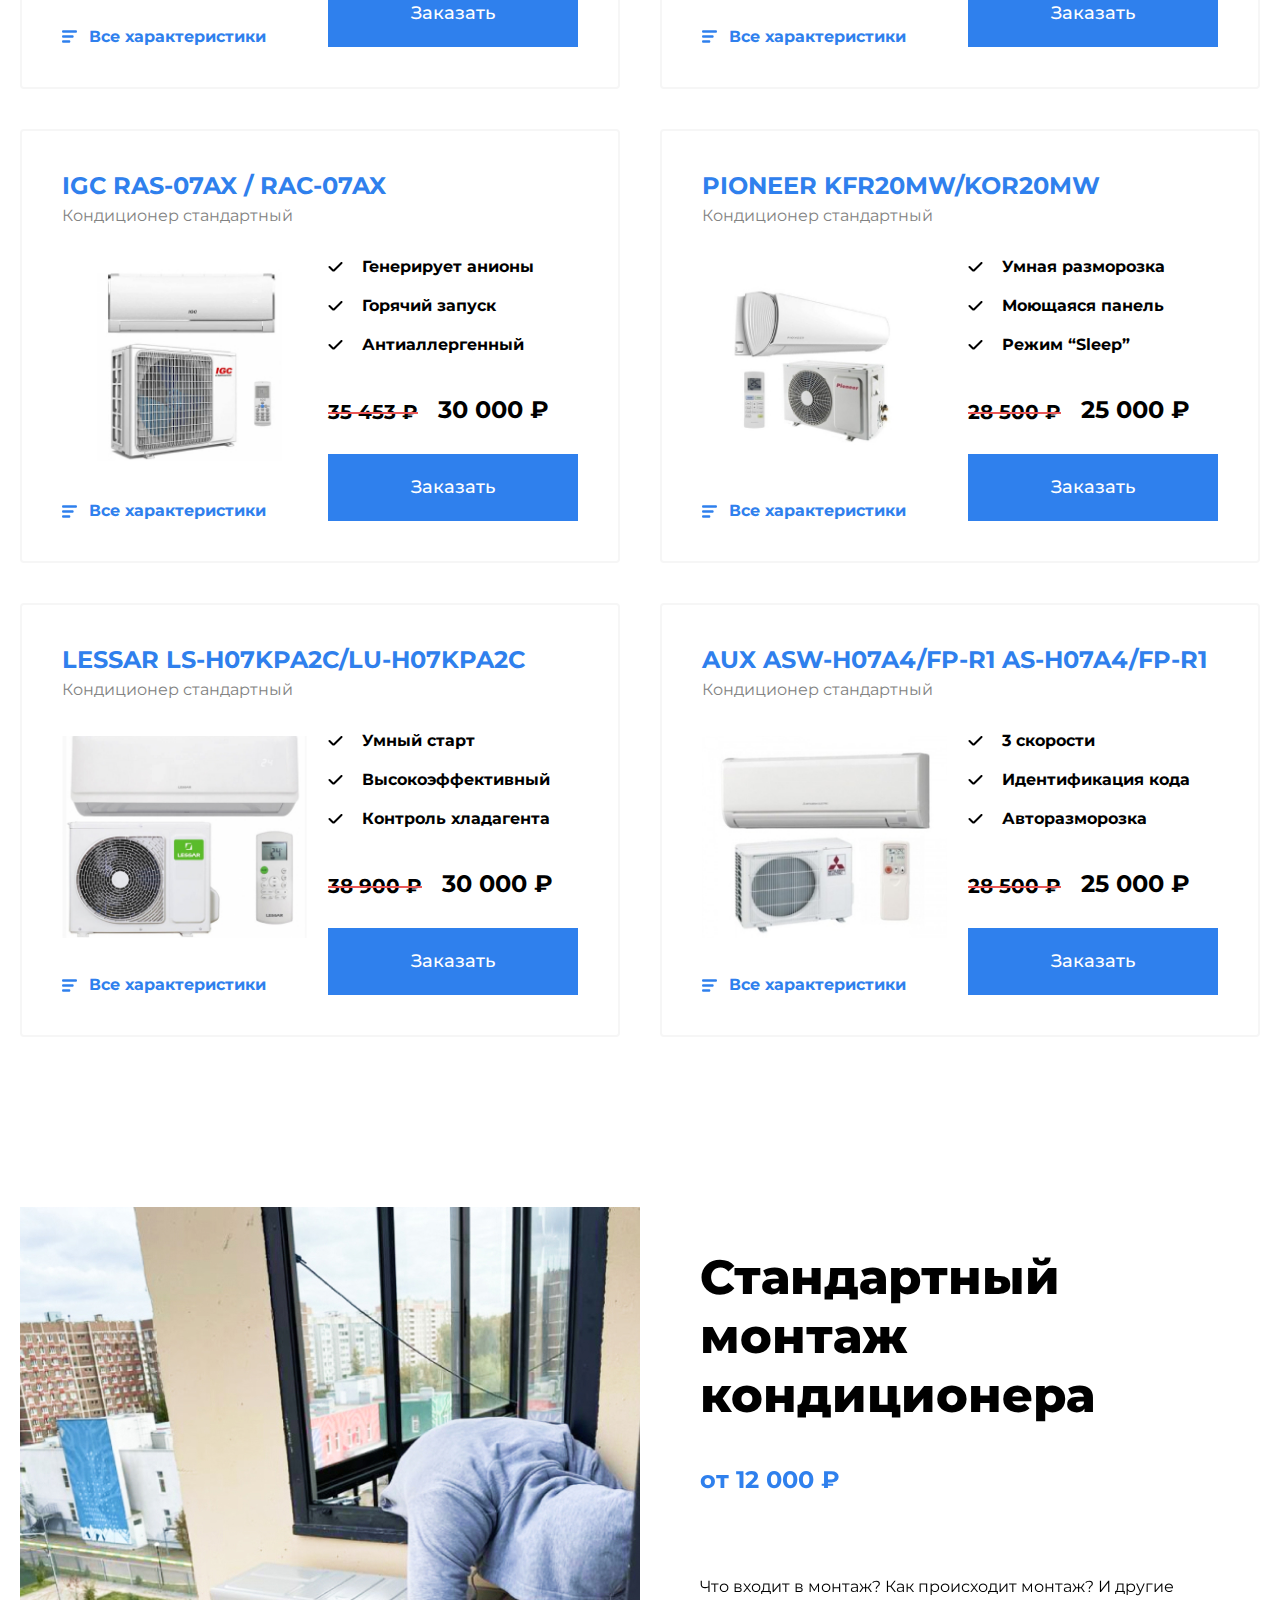
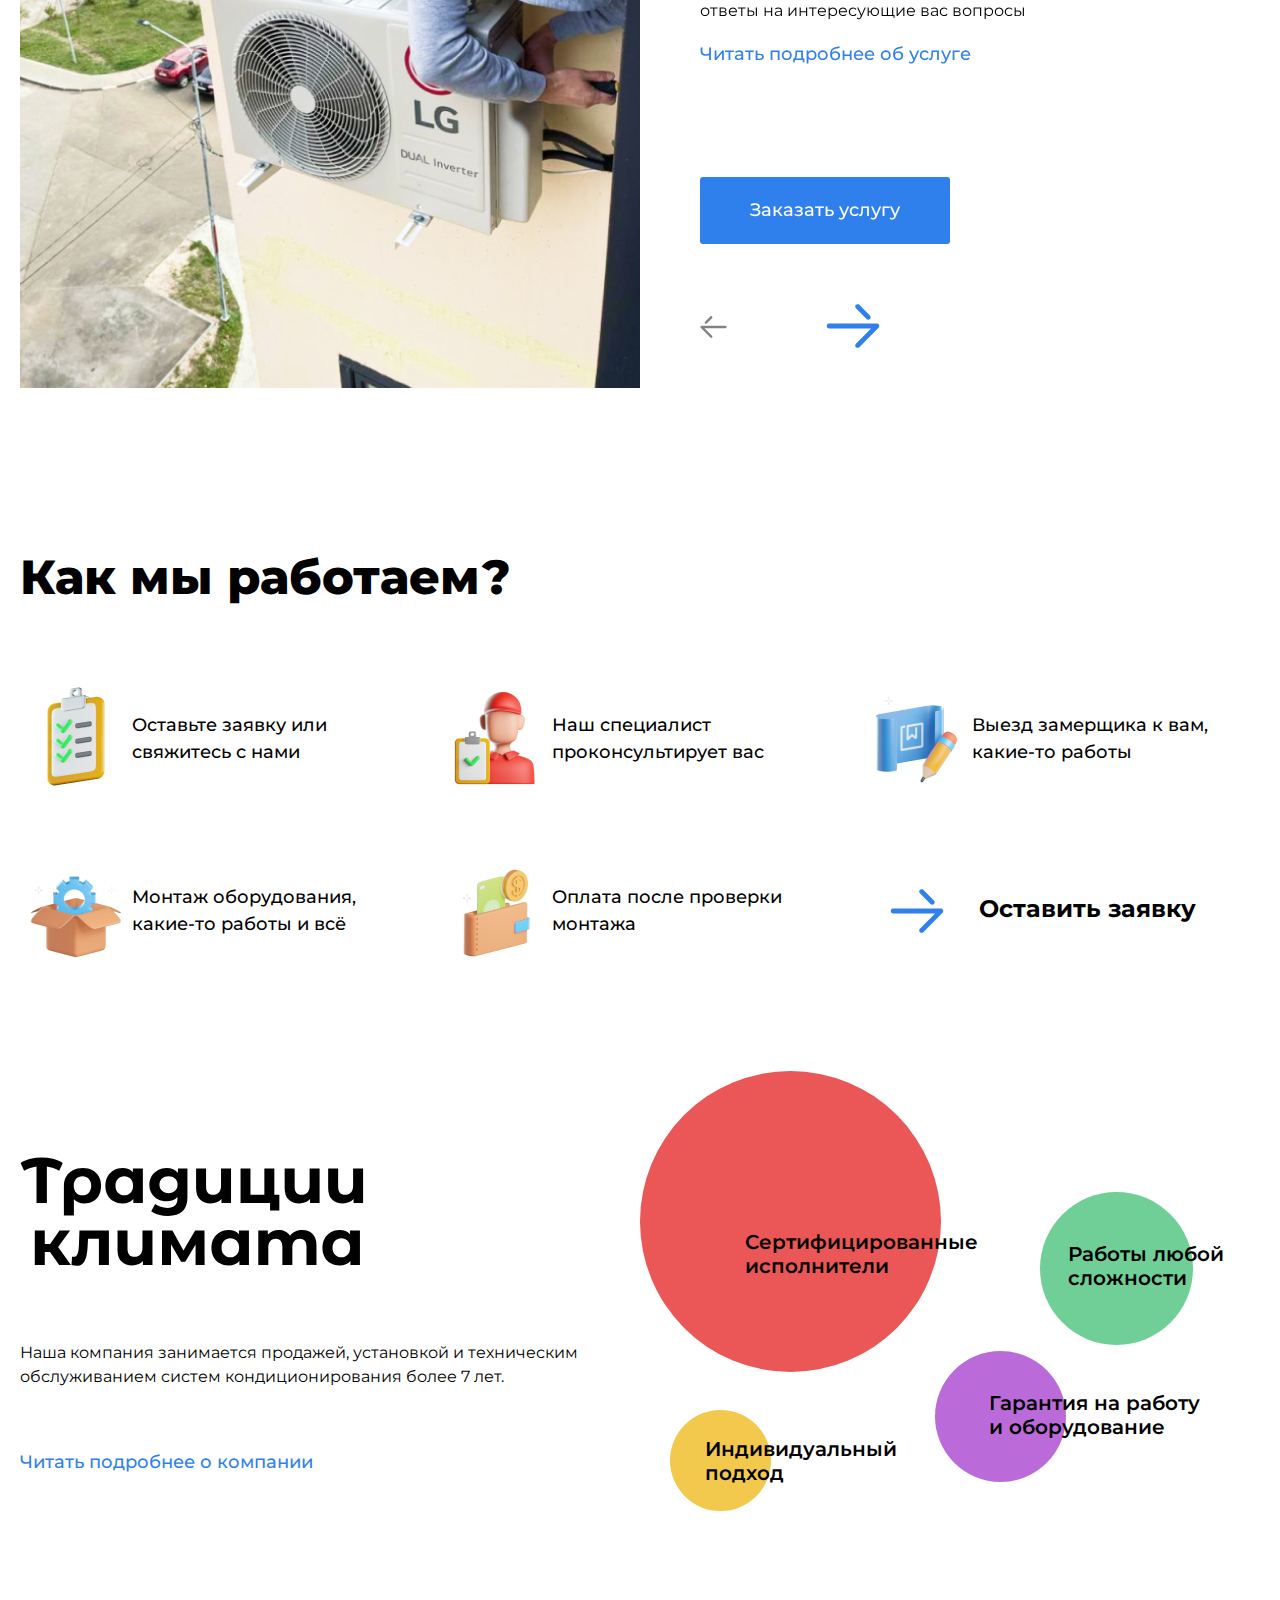
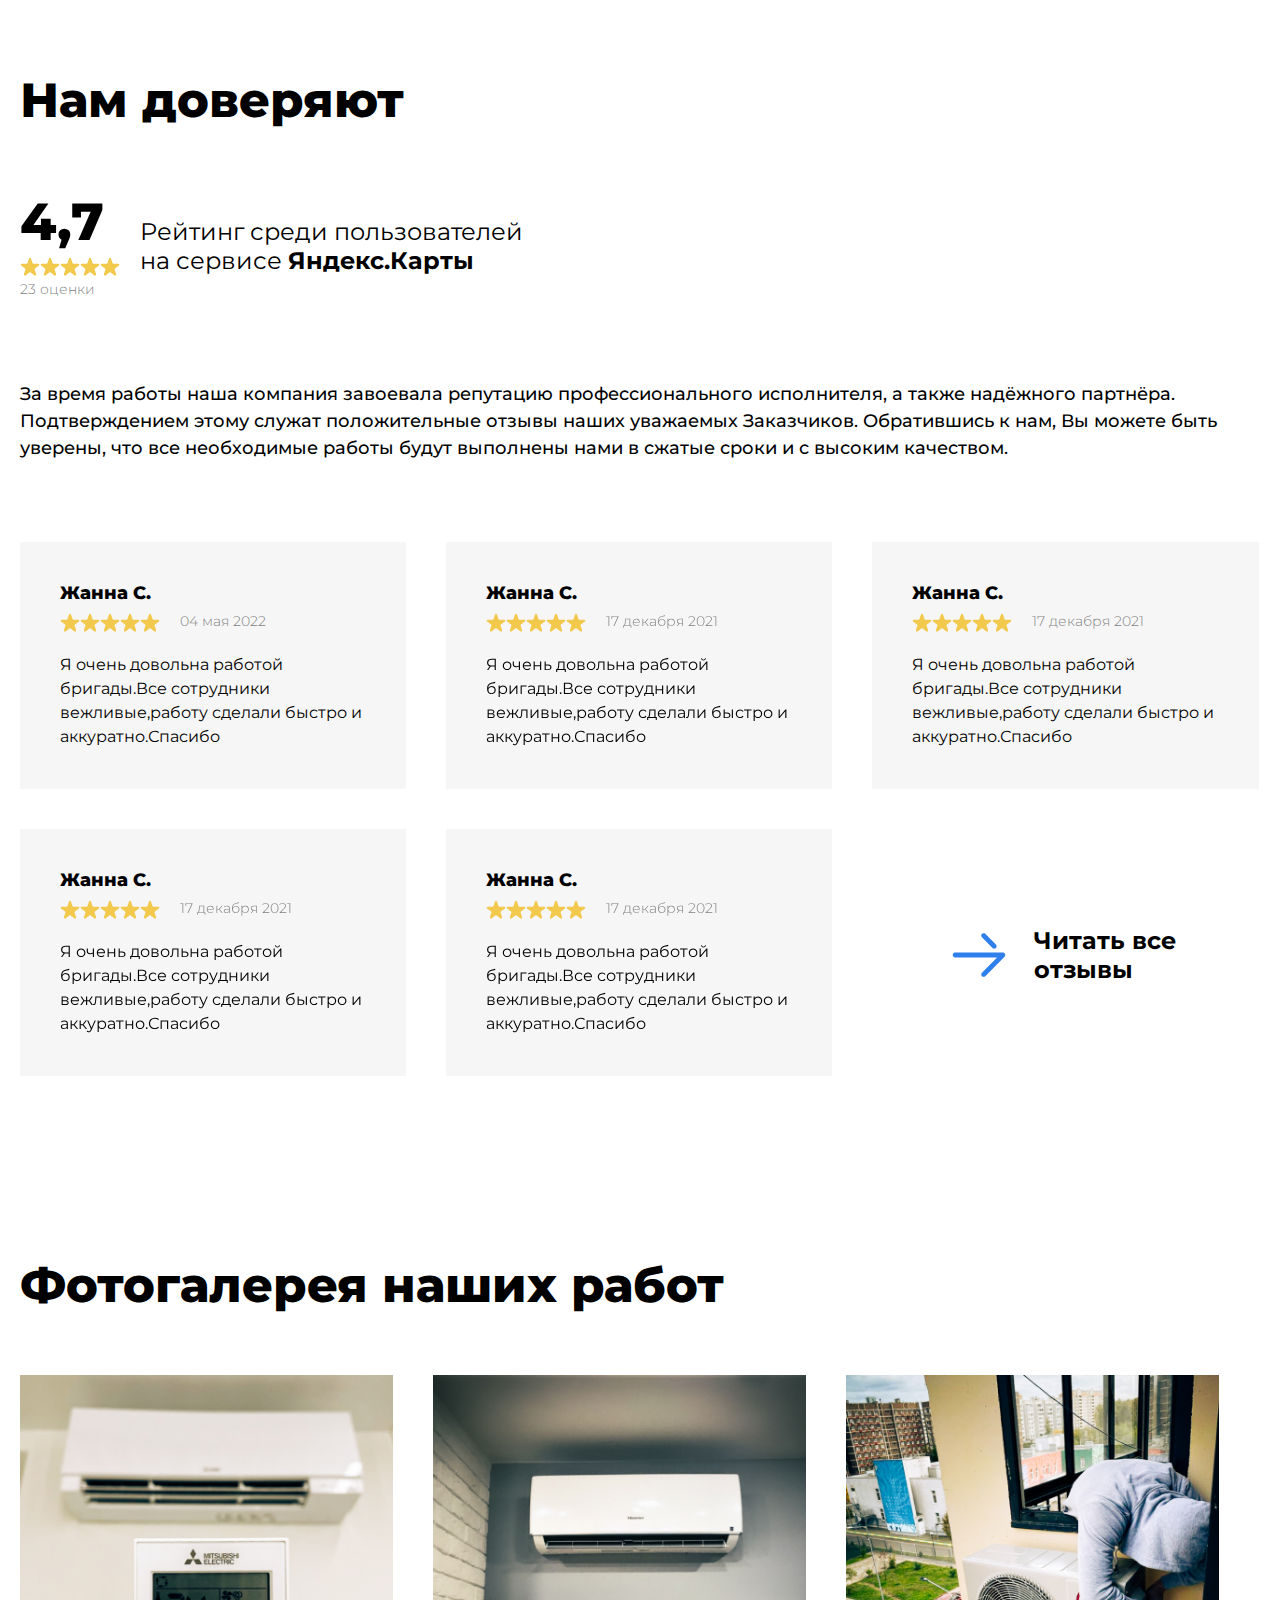
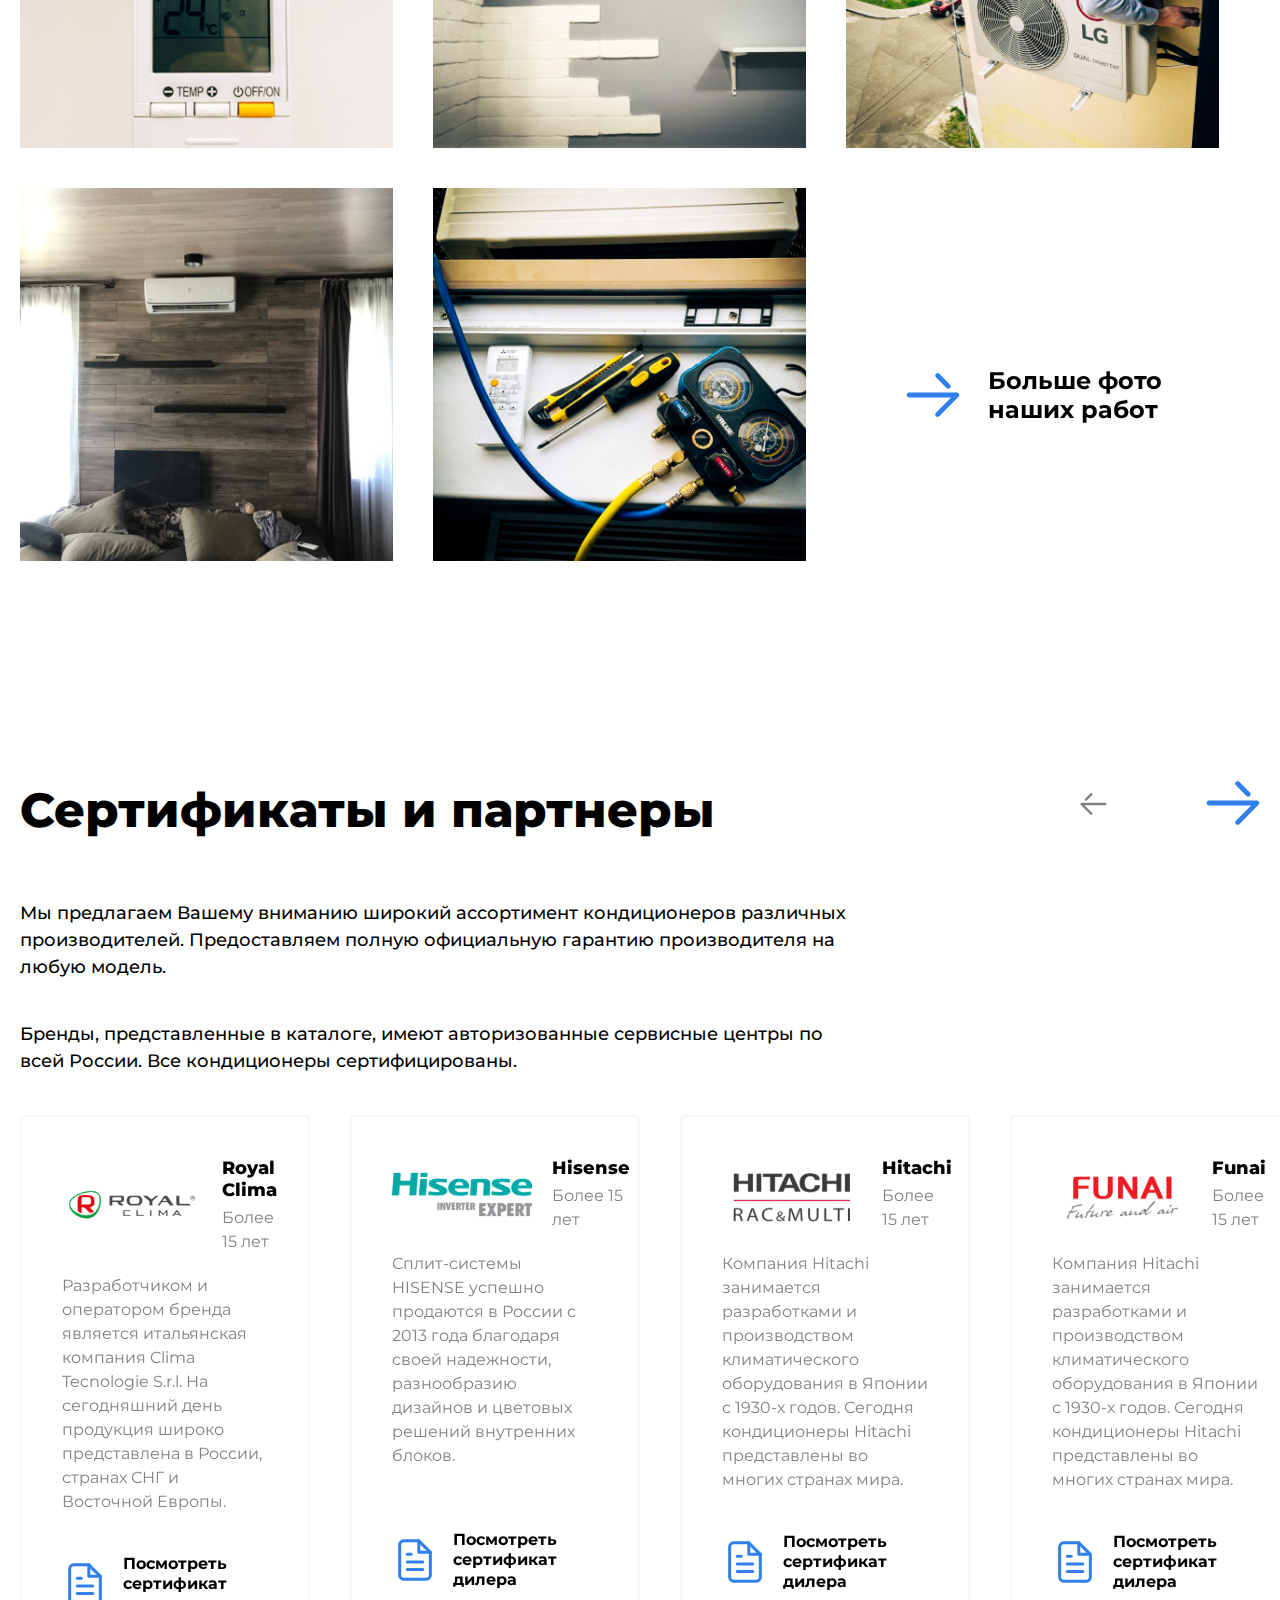
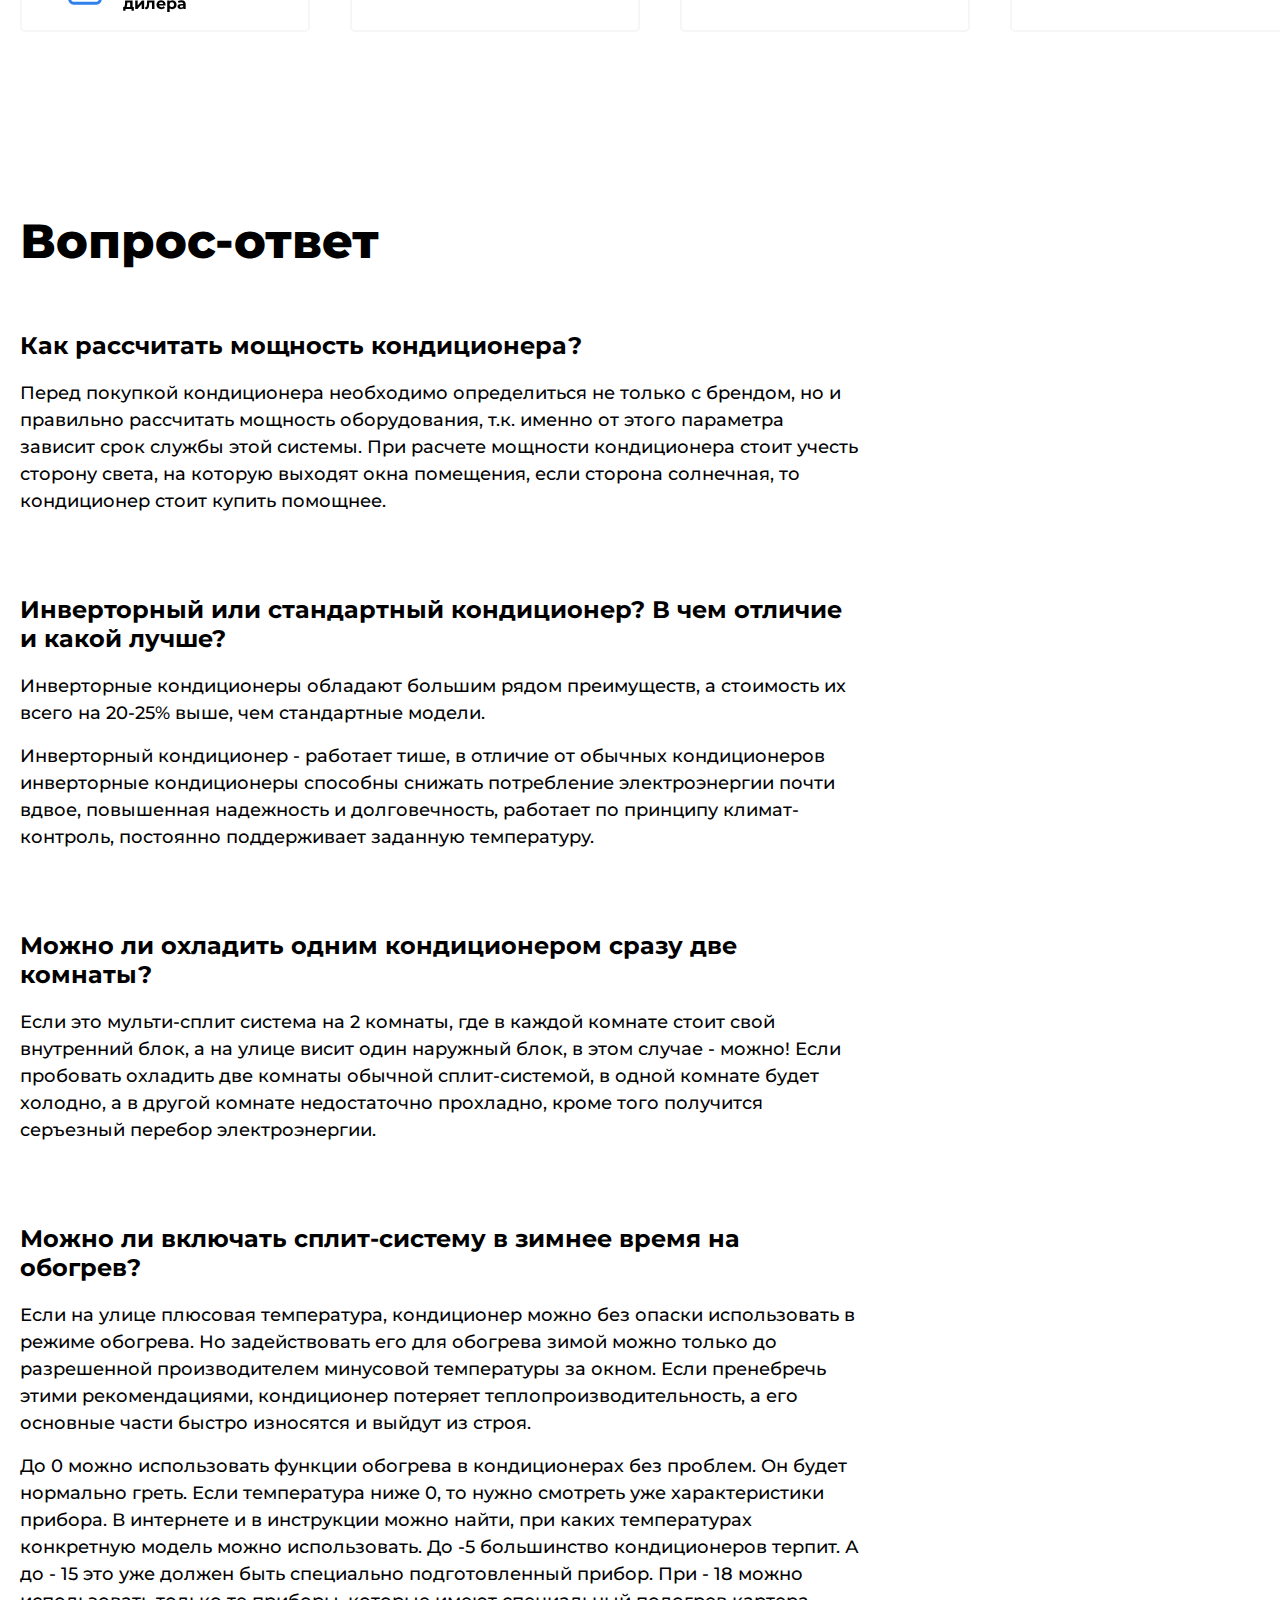
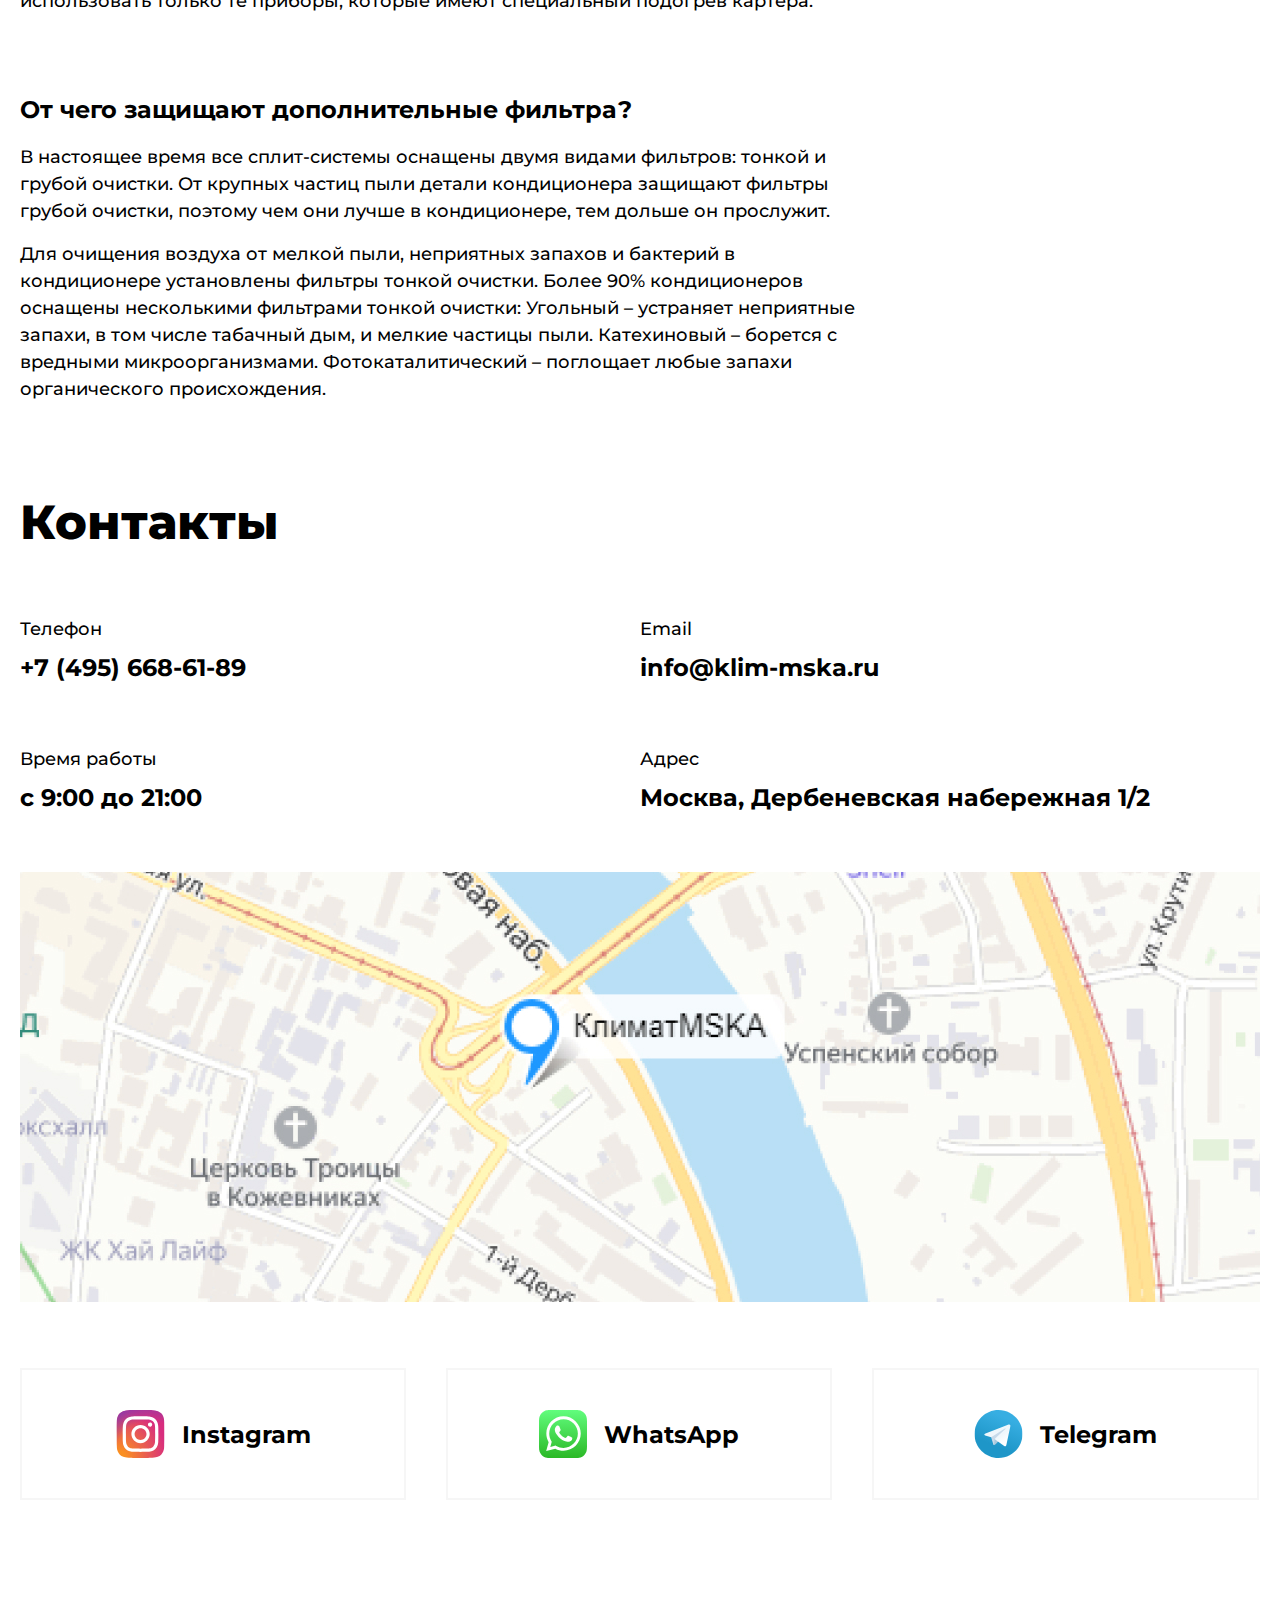
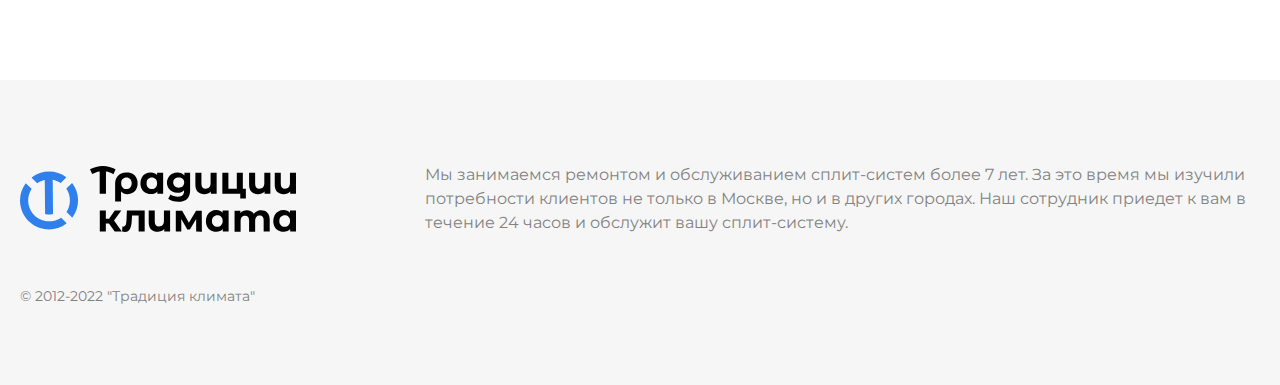
==== commit 59086b5f: "Правки по всему сайту" ====
--- a/index.html
+++ b/index.html
@@ -43,8 +43,18 @@
       <img class="header__logo main-logo" src="img/main-logo.svg" alt="Интернет-магазин 'Традиция климата'" width="277" height="78">
 
       <div class="header__contacts">
-        <a class="header__tel" href="tel:+74992167034">+7 (499) 216-70-34</a>
-        <button class="header__btn-call blue-color button" data-bs-toggle="modal" data-bs-target="#contactCall">Заказать
+        <div class="header__group">
+          <a href="" class="header__whatsup">
+            <img src="img/icons/whatsup.svg" alt="" width="48" height="48">
+          </a>
+
+          <a href="" class="header__tg">
+            <img src="img/icons/telegram.svg" alt="" width="49" height="48">
+          </a>
+          <a class="header__tel" href="tel:+74992167034">+7 (499) 216-70-34</a>
+        </div>
+
+        <button class="header__btn-call blue-color button link-hover" data-bs-toggle="modal" data-bs-target="#contactCall">Заказать
           обратный звонок
         </button>
       </div>
@@ -91,7 +101,8 @@
   <section class="promo">
     <div class="h-container promo__container">
       <div class="promo__content">
-        <p class="promo__text">Доставка и установка
+        <p class="promo__text">Скидка <span>50%</span> на монтаж <br>
+          и доставка <br>
           <span>в подарок!</span></p>
       </div>
     </div>
@@ -741,20 +752,60 @@
       <div class="about-us__content">
         <h3 class="about-us__title title">Как мы работаем?</h3>
         <ul class="list about-us__list">
-          <li class="about-us__item about-us__item_1">Оставьте заявку или свяжитесь с нами</li>
-          <li class="about-us__item about-us__item_2">Наш специалист проконсультирует вас</li>
-          <li class="about-us__item about-us__item_3">Выезд замерщика к вам, какие-то работы</li>
-          <li class="about-us__item about-us__item_4">Монтаж оборудования, какие-то работы и всё</li>
-          <li class="about-us__item about-us__item_5">Оплата после проверки монтажа</li>
+          <li class="about-us__item about-us__item_1">
+            <img src="/img/icons/inspection.png"
+                 width="112"
+                 height="112"
+                 alt="Оставьте заявку или свяжитесь с нами">
+            <span class="about-us__item-text">
+              Оставьте заявку или свяжитесь с нами
+            </span>
+          </li>
+          <li class="about-us__item about-us__item_2">
+            <img src="/img/icons/checklist.png"
+                 width="112"
+                 height="112"
+                 alt="Наш специалист проконсультирует вас">
+            <span class="about-us__item-text">
+              Наш специалист проконсультирует вас
+            </span>
+          </li>
+          <li class="about-us__item about-us__item_3">
+            <img src="/img/icons/design.png"
+                 width="112"
+                 height="112"
+                 alt="Выезд замерщика к вам, какие-то работы">
+            <span class="about-us__item-text">
+              Выезд замерщика к вам, какие-то работы
+            </span>
+          </li>
+          <li class="about-us__item about-us__item_4">
+            <img src="/img/icons/gear.png"
+                 width="112"
+                 height="112"
+                 alt="Монтаж оборудования, какие-то работы и всё">
+            <span class="about-us__item-text">
+              Монтаж оборудования, какие-то работы и всё
+            </span>
+          </li>
+          <li class="about-us__item about-us__item_5">
+            <img src="/img/icons/income.png"
+                 width="112"
+                 height="112"
+                 alt="Оплата после проверки монтажа">
+            <span class="about-us__item-text">
+              Оплата после проверки монтажа
+            </span>
+          </li>
           <li class="about-us__item about-us__item_mod">
-            <a href="" class="about-us__link">
+            <button type="button" data-bs-toggle="modal" data-bs-target="#contactModal" class="button about-us__link">
               <svg width="54" height="44" viewBox="0 0 54 44" fill="none" xmlns="http://www.w3.org/2000/svg">
                 <path fill-rule="evenodd" clip-rule="evenodd"
                       d="M29.9238 0.836629C28.9947 1.786 28.9947 3.31985 29.9301 4.26276L40.5479 14.9932L40.793 15.21C41.7307 15.9323 43.0689 15.857 43.9206 14.9868C44.3851 14.5121 44.6174 13.8953 44.6174 13.2785C44.6174 12.6553 44.3851 12.0353 43.9142 11.5606L33.2997 0.83017L33.0545 0.614152C32.1164 -0.105655 30.7754 -0.0306673 29.9238 0.836629ZM2.83716 19.5965C1.66094 19.7461 0.75 20.7655 0.75 21.9995C0.75 23.3364 1.81909 24.4214 3.13636 24.4214H45.0855L29.9305 39.7372L29.7161 39.9846C29.0015 40.9317 29.0724 42.2931 29.9241 43.1634C30.8532 44.1095 32.3645 44.1127 33.2968 43.1698L52.5468 23.7142L52.7591 23.4706C53.0821 23.0445 53.25 22.5243 53.25 21.9995C53.25 21.6863 53.1895 21.3731 53.0686 21.076C52.6995 20.1686 51.8309 19.5777 50.8636 19.5777H3.13636L2.83716 19.5965Z"
                       fill="#2F80ED"/>
               </svg>
               Оставить заявку
-            </a>
+            </button>
           </li>
         </ul>
       </div>
@@ -893,9 +944,8 @@
             </p>
 
           </div>
-          <p class="reviews__features">Основные наши преимущества — это оплата после установки,
-            высококвалифицированные исполнители и гарантия на оборудование. Мы гарантируем индивидуальный подход к
-            каждому клиенту и мгновенное реагирование на ваше обращение.
+          <p class="reviews__features">За время работы наша компания завоевала репутацию профессионального исполнителя,
+            а также надёжного партнёра. Подтверждением этому служат положительные отзывы наших уважаемых Заказчиков. Обратившись к нам, Вы можете быть уверены, что все необходимые работы будут выполнены нами в сжатые сроки и с высоким качеством.
           </p>
         </div>
 
@@ -944,7 +994,7 @@
                 </ul>
 
                 <span class="reviews-card__date">
-                17 декабря 2021
+                04 мая 2022
               </span>
               </div>
               <p class="reviews-card__content">
@@ -1302,11 +1352,10 @@
         </div>
 
         <p class="partners__text">
-          Основные наши преимущества — это оплата после установки, высококвалифицированные исполнители и гарантия на
-          оборудование.
+          Мы предлагаем Вашему вниманию широкий ассортимент кондиционеров различных производителей. Предоставляем полную официальную гарантию производителя на любую модель.
         </p>
         <p class="partners__text">
-          Мы гарантируем индивидуальный подход к каждому клиенту и мгновенное реагирование на ваше обращение.
+          Бренды, представленные в каталоге, имеют авторизованные сервисные центры  по всей России. Все кондиционеры сертифицированы.
         </p>
 
         <div class="partners__slider">
@@ -1646,10 +1695,10 @@
      tabindex="-1"
      aria-labelledby="contactModalLabel"
      aria-hidden="true">
-  <div class="modal-dialog">
+  <div class="modal-dialog modal-dialog-centered">
     <div class="modal-content modal-contact__content">
       <div class="modal-header modal-contact__header">
-        <button type="button" class="btn-close close modal-contact__close" data-bs-dismiss="modal"
+        <button type="button" class="btn-close close modal-contact__close modal-contact__close_desktop" data-bs-dismiss="modal"
                 aria-label="Закрыть"></button>
       </div>
       <div class="modal-body modal-contact__body">
@@ -1669,6 +1718,9 @@
           </div>
 
           <button type="submit" class="form-action__button button">Отправить</button>
+
+          <button type="button" class="btn-close close modal-contact__close modal-contact__close_mobile" data-bs-dismiss="modal"
+                  aria-label="Закрыть">Закрыть</button>
         </form>
       </div>
     </div>
@@ -1683,7 +1735,7 @@
      tabindex="-1"
      aria-labelledby="contactModalLabel"
      aria-hidden="true">
-  <div class="modal-dialog">
+  <div class="modal-dialog modal-dialog-centered">
     <div class="modal-content modal-contact__content">
       <div class="modal-header modal-contact__header">
         <button type="button" class="btn-close close modal-contact__close" data-bs-dismiss="modal"
--- a/css/style.css
+++ b/css/style.css
@@ -7,6 +7,9 @@
 }
 
 body {
+  min-height: 100%;
+  /*display: grid;
+  grid-template-rows: auto 1fr auto;*/
   margin: 0 auto;
   padding: 0;
   font-family: "Montserrat", sans-serif;
@@ -174,7 +177,7 @@
   }
 
   .title {
-    font-size: 20px !important;
-    line-height: 24px !important;
+    font-size: 24px !important;
+    line-height: 29px !important;
   }
 }
--- a/css/header.css
+++ b/css/header.css
@@ -18,13 +18,27 @@
   justify-content: space-between;
 }
 
+.header__group {
+  display: flex;
+  align-items: center;
+}
+
+.header__whatsup img {
+  width: 30px;
+  margin-right: 15px;
+}
+
+.header__tg img {
+  width: 30px;
+  margin-right: 15px;
+}
+
 .header__contacts {
   display: flex;
   flex-direction: column;
 }
 
 .header__tel {
-  margin-bottom: 6px;
   font-style: normal;
   font-weight: bold;
   font-size: 24px;
@@ -35,6 +49,7 @@
 }
 
 .header__btn-call {
+  margin-top: 6px;
   font-style: normal;
   font-weight: 500;
   font-size: 18px;
--- a/css/main-nav.css
+++ b/css/main-nav.css
@@ -2,7 +2,7 @@
   position: sticky;
   top: 0;
   margin-bottom: 120px;
-  z-index: 10;
+  z-index: 100;
   background: #fff;
 }
 
--- a/css/promo.css
+++ b/css/promo.css
@@ -3,7 +3,7 @@
   margin-bottom: 60px;
   background: no-repeat url(../img/car.png);
   min-height: 650px;
-  background-position: 6px -102px;
+  background-position: 77px -102px;
 }
 
 .promo__text {
@@ -17,7 +17,7 @@
 }
 
 .promo__text span {
-  color: #EB5757;
+  color: #FA2727;
 }
 
 @media (max-width: 1279px) {
@@ -35,10 +35,10 @@
   .promo__content  {
     padding-top: 20px;
     margin-bottom: 30px;
-    background: no-repeat -50px/130% url("../img/car.png");
+    background: no-repeat -50px/73% url("../img/car.png");
     min-height: 285px;
-    background-position-x: -93px;
-    background-position-y: 41px;
+    background-position-x: 19px;
+    background-position-y: 2px;
   }
 
   .promo__text {
@@ -51,3 +51,19 @@
     color: #2F80ED;
   }
 }
+
+@media (max-width: 480px) {
+  .promo__content {
+    background: no-repeat -50px/105% url("../img/car.png");
+    background-position-x: -60px;
+    background-position-y: 22px;
+  }
+}
+
+@media (max-width: 430px) {
+  .promo__content {
+    background: no-repeat -50px/115% url("../img/car.png");
+    background-position-x: -59px;
+    background-position-y: 72px;
+  }
+}
--- a/css/card.css
+++ b/css/card.css
@@ -46,6 +46,7 @@
 .card__content {
   display: flex;
   justify-content: space-between;
+  height: 100%;
 }
 
 .card__group {
@@ -78,6 +79,7 @@
   display: flex;
   flex-direction: column;
   margin-bottom: 40px;
+  height: 100%;
 }
 
 .card__chars-item {
@@ -120,6 +122,7 @@
   color: #FFFFFF;
   transition: transform 0.25s;
   z-index: 9;
+  margin-top: auto;
 }
 
 .card__btn:hover {
@@ -127,10 +130,15 @@
   transition: transform 0.25s;
 }
 
+.card__all-chars {
+  margin-top: auto;
+}
+
 .card__price {
   display: flex;
   align-items: flex-end;
   margin-bottom: 30px;
+  margin-top: auto;
 }
 
 .card-price__old {
@@ -162,12 +170,7 @@
   }
 }
 
-@media (max-width: 810px) {
-  .card {
-    width: 100%;
-    max-width: calc(100% - 40px);
-    padding: 20px;
-  }
+@media (max-width: 1024px) {
 
   .card__btn {
     margin: 0 auto;
@@ -183,3 +186,13 @@
     margin-bottom: 32px;
   }
 }
+
+
+@media (max-width: 810px) {
+  .card {
+    width: 100%;
+    max-width: calc(100% - 40px);
+    padding: 20px;
+  }
+
+}
--- a/css/about-us.css
+++ b/css/about-us.css
@@ -3,7 +3,7 @@
 }
 
 .about-us__title {
-  margin: 0 0 60px 0;
+  margin: 0 0 76px 0;
   font-style: normal;
   font-weight: 800;
   font-size: 48px;
@@ -22,11 +22,11 @@
 }
 
 .about-us__item {
-  position: relative;
-  padding-left: 122px;
+  display: flex;
+  align-items: center;
   max-width: 400px;
   margin-left: 20px;
-  margin-bottom: 116px;
+  margin-bottom: 60px;
   font-style: normal;
   font-weight: 500;
   font-size: 18px;
@@ -36,37 +36,6 @@
 
   /* Text/Black */
   color: #000000;
-}
-
-.about-us__item::before {
-  position: absolute;
-  content: "";
-  left: 0;
-  top: -31px;
-  width: 112px;
-  height: 112px;
-  background-repeat: no-repeat;
-}
-
-.about-us__item_1::before {
-  background-image: url("../img/icons/inspection.png");
-}
-
-.about-us__item_2::before {
-  background-image: url("../img/icons/checklist.png");
-}
-
-.about-us__item_3::before {
-  background-image: url("../img/icons/design.png");
-}
-
-.about-us__item_4::before {
-  background-image: url("../img/icons/gear.png");
-}
-
-
-.about-us__item_5::before {
-  background-image: url("../img/icons/income.png");
 }
 
 .about-us__item_mod {
@@ -94,6 +63,18 @@
   transition: transform 1s ease-in-out;
 }
 
+.about-us__link {
+  font-family: 'Montserrat';
+  font-style: normal;
+  font-weight: 700;
+  font-size: 24px;
+  line-height: 29px;
+
+  /* Text/Black */
+
+  color: #000000;
+}
+
 .about-us__link svg {
   transition: transform 1s ease-in-out;
 }
@@ -114,14 +95,11 @@
 
   .about-us__item {
     margin-bottom: 40px;
-  }
-
-  .about-us__item::before {
-    top: -6px;
+    margin-left: 0;
   }
 
   .about-us__item_mod {
-    padding-left: 0;
+   /* padding-left: 0;*/
     margin-top: 40px;
   }
 
--- a/css/reviews.css
+++ b/css/reviews.css
@@ -96,7 +96,7 @@
   margin-right: 20px;
   margin-left: 20px;
   margin-bottom: 40px;
-  border: 2px solid #f6f6f6;
+  background: #f6f6f6;
 }
 
 .reviews__show-more {
@@ -112,6 +112,11 @@
   color: #000000;
 
   z-index: 10;
+  background: #ffffff;
+}
+
+.reviews-card.reviews-card_show-more {
+  background: #ffffff;
 }
 
 .reviews__show-more svg {
@@ -135,6 +140,7 @@
 .reviews-card__group {
   display: flex;
   align-items: center;
+  margin-bottom: 20px;
 }
 
 .reviews-card__date {
--- a/css/faq.css
+++ b/css/faq.css
@@ -28,6 +28,10 @@
 }
 
 @media (max-width: 810px) {
+  .faq {
+    margin-bottom: 60px;
+  }
+
   .faq__block {
     margin-bottom: 40px;
     max-width: 100%;
--- a/css/contacts.css
+++ b/css/contacts.css
@@ -122,7 +122,7 @@
     line-height: 150%;
   }
   .contacts__content {
-    margin-top: 10px;
+    margin-top: 0;
     font-weight: 800;
     font-size: 20px;
     line-height: 24px;
--- a/css/page-footer.css
+++ b/css/page-footer.css
@@ -38,6 +38,7 @@
 @media (max-width: 1024px) {
   .page-footer__group {
     flex-direction: column;
+    align-items: flex-start;
   }
 
   .page-footer__logo {
@@ -48,7 +49,7 @@
   .page-footer__copyright {
     order: 2;
     display: flex;
-    justify-content: center;
+    justify-content: flex-start;
   }
 
   .page-footer__text {
--- a/css/modal.css
+++ b/css/modal.css
@@ -25,6 +25,11 @@
   color: #000000;
 }
 
+.modal-contact.fade {
+  background: rgba(246, 246, 246, 0.8);
+  backdrop-filter: blur(6px);
+}
+
 .modal-contact_call .modal-contact__title {
   margin-bottom: 20px;
 }
@@ -47,6 +52,10 @@
 
 .modal-body.modal-contact__body {
   padding: 80px 110px;
+}
+
+.modal-contact .modal-dialog {
+  max-width: 620px;
 }
 
 .form-action {
@@ -141,6 +150,10 @@
   transform: rotate(-45deg);
 }
 
+.modal-contact__close_mobile {
+  display: none;
+}
+
 @media (max-width: 810px) {
   .modal-body.modal-contact__body {
     padding: 60px 40px;
@@ -161,7 +174,7 @@
     margin-bottom: 20px;
   }
 
-  .modal-header .btn-close.close {
+  /*.modal-header .btn-close.close {
     width: 50px;
     height: 50px;
   }
@@ -174,5 +187,38 @@
   .modal-header  .btn-close.close::after {
     right: 22px;
     top: 14px;
-  }
-}
+  }*/
+
+  .modal-contact__close_desktop {
+    display: none;
+  }
+
+  .modal-contact__close_mobile {
+    display: flex;
+    align-items: center;
+    justify-content: center;
+    position: static;
+    background: transparent;
+    margin-top: 50px;
+    font-family: 'Montserrat';
+    font-style: normal;
+    font-weight: 600;
+    font-size: 20px;
+    line-height: 24px;
+
+    /* Text/Blue */
+
+    color: #2F80ED;
+    opacity: 1;
+    text-align: center;
+    width: 100%;
+  }
+
+  .modal-contact__close_mobile::before {
+    display: none;
+  }
+
+  .modal-contact__close_mobile::after {
+    display: none;
+  }
+}
--- a/css/intro-product.css
+++ b/css/intro-product.css
@@ -76,8 +76,7 @@
 }
 
 .intro-product__subtitle {
-  display: none;
-  margin-bottom: 20px;
+  margin-bottom: 10px;
   font-family: Montserrat;
   font-style: normal;
   font-weight: normal;
@@ -108,6 +107,7 @@
 
 .intro-product__nav {
   margin-bottom: 10px;
+  margin-top: 40px;
   font-family: Montserrat;
   font-style: normal;
   font-weight: normal;
@@ -117,12 +117,25 @@
   color: #828282;
 }
 
+
+.intro-product__nav-list-wrap {
+  display: flex;
+}
+
 .intro-product__nav-list {
   display: flex;
   flex-direction: column;
+
   /*flex-wrap: wrap;
   height: 140px;*/
 }
+
+.intro-product__nav-list-wrap .intro-product__nav-list {
+  max-width: 270px;
+  width: 100%;
+  margin-right: 40px;
+}
+
 
 .intro-product__nav-list li {
   /*width: 45%;*/
@@ -168,6 +181,11 @@
 .intro-product__card-price {
   margin-right: 63px;
 }
+
+.intro-product__card-price-top {
+  margin-bottom: 40px;
+}
+
 
 @media (max-width: 810px) {
   .intro-product .h-container {
@@ -220,6 +238,7 @@
 
   .intro-product__content {
     padding: 0;
+    padding-top: 60px;
   }
 
   .intro-product__details {
@@ -232,7 +251,7 @@
   }
 
   .intro-product__details .card-price__current {
-    font-size: 24px;
+    font-size: 22px;
   }
 
   .intro-product__details .trigger-form-btn {
@@ -254,4 +273,22 @@
     margin: 0 auto;
     display: block;
   }
-}
+
+  .intro-product__nav-list {
+    max-width: 100%;
+    margin-right: 0;
+  }
+
+  .intro-product__nav-list-wrap {
+    flex-direction: column;
+  }
+
+  .intro-product__pic img {
+    max-width: 100%;
+  }
+
+  .intro-product .trigger-form-btn {
+    width: 100%;
+    max-width: 100%;
+  }
+}
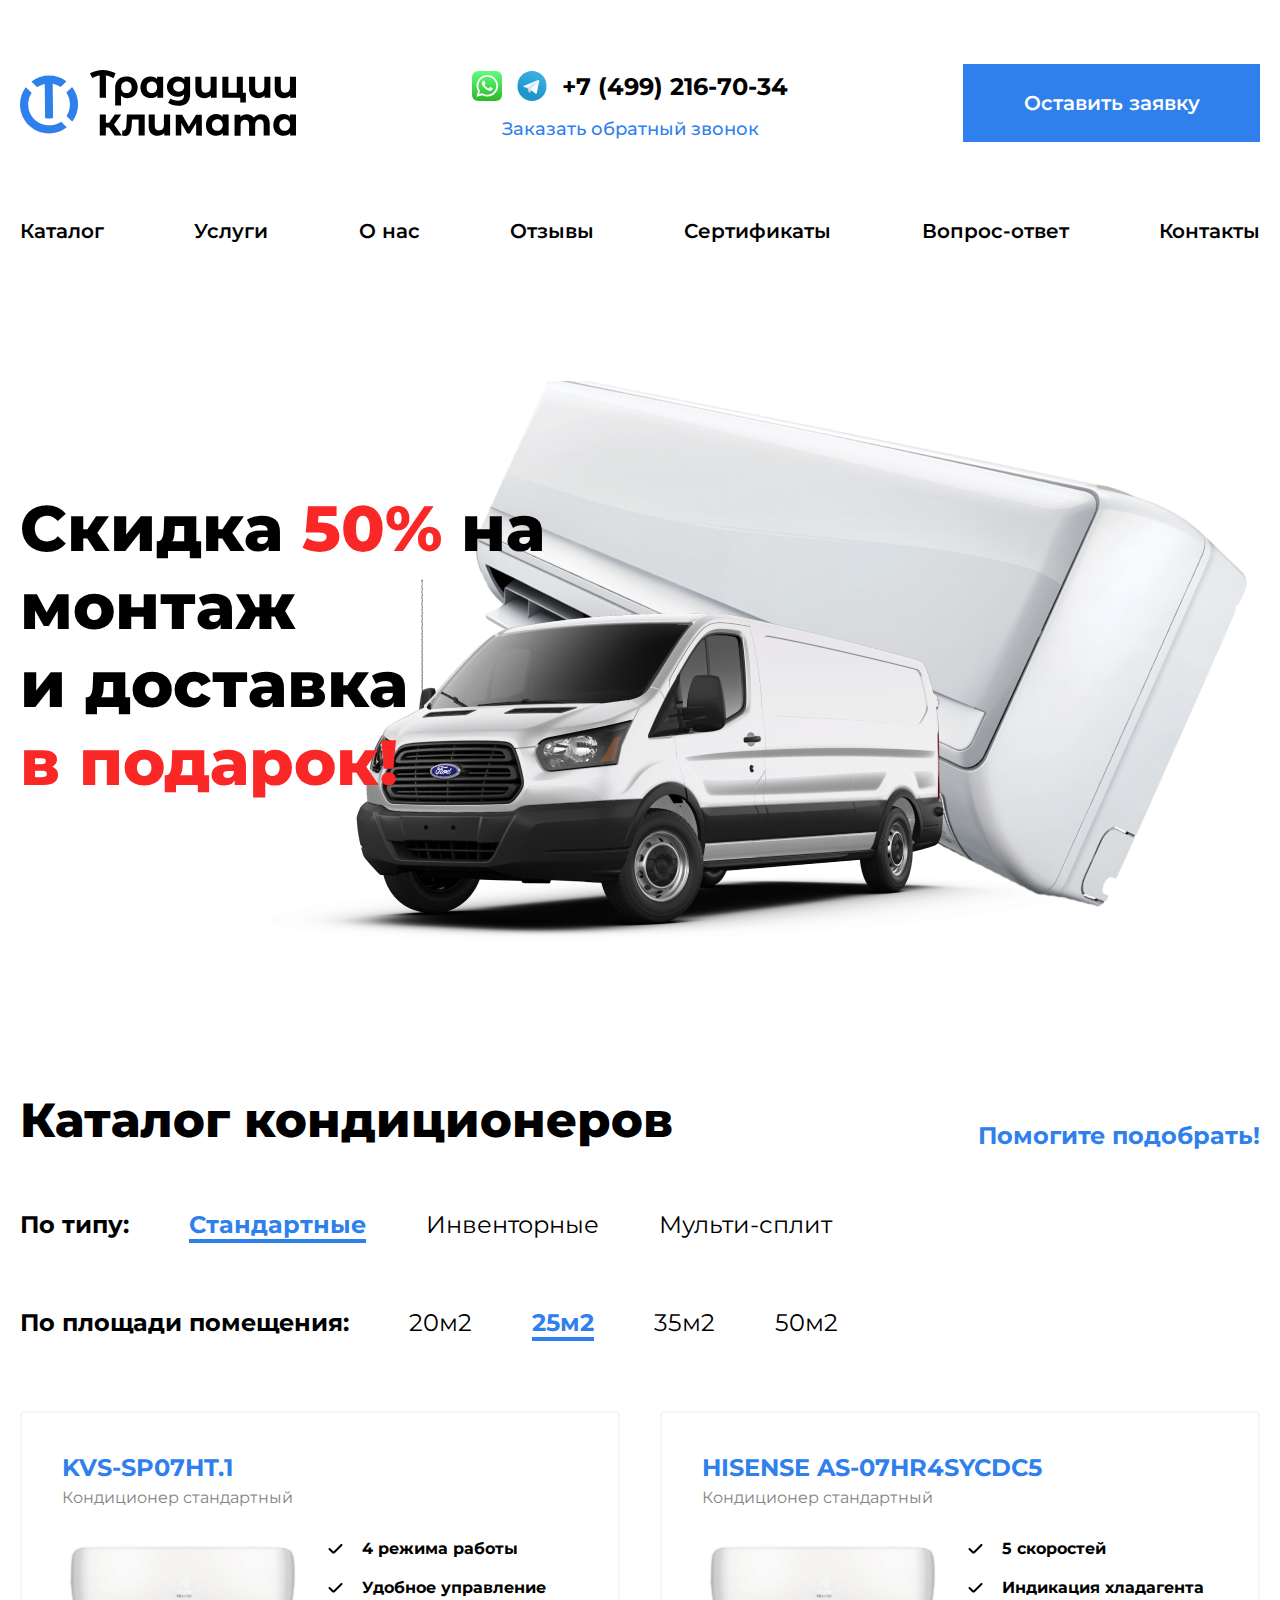
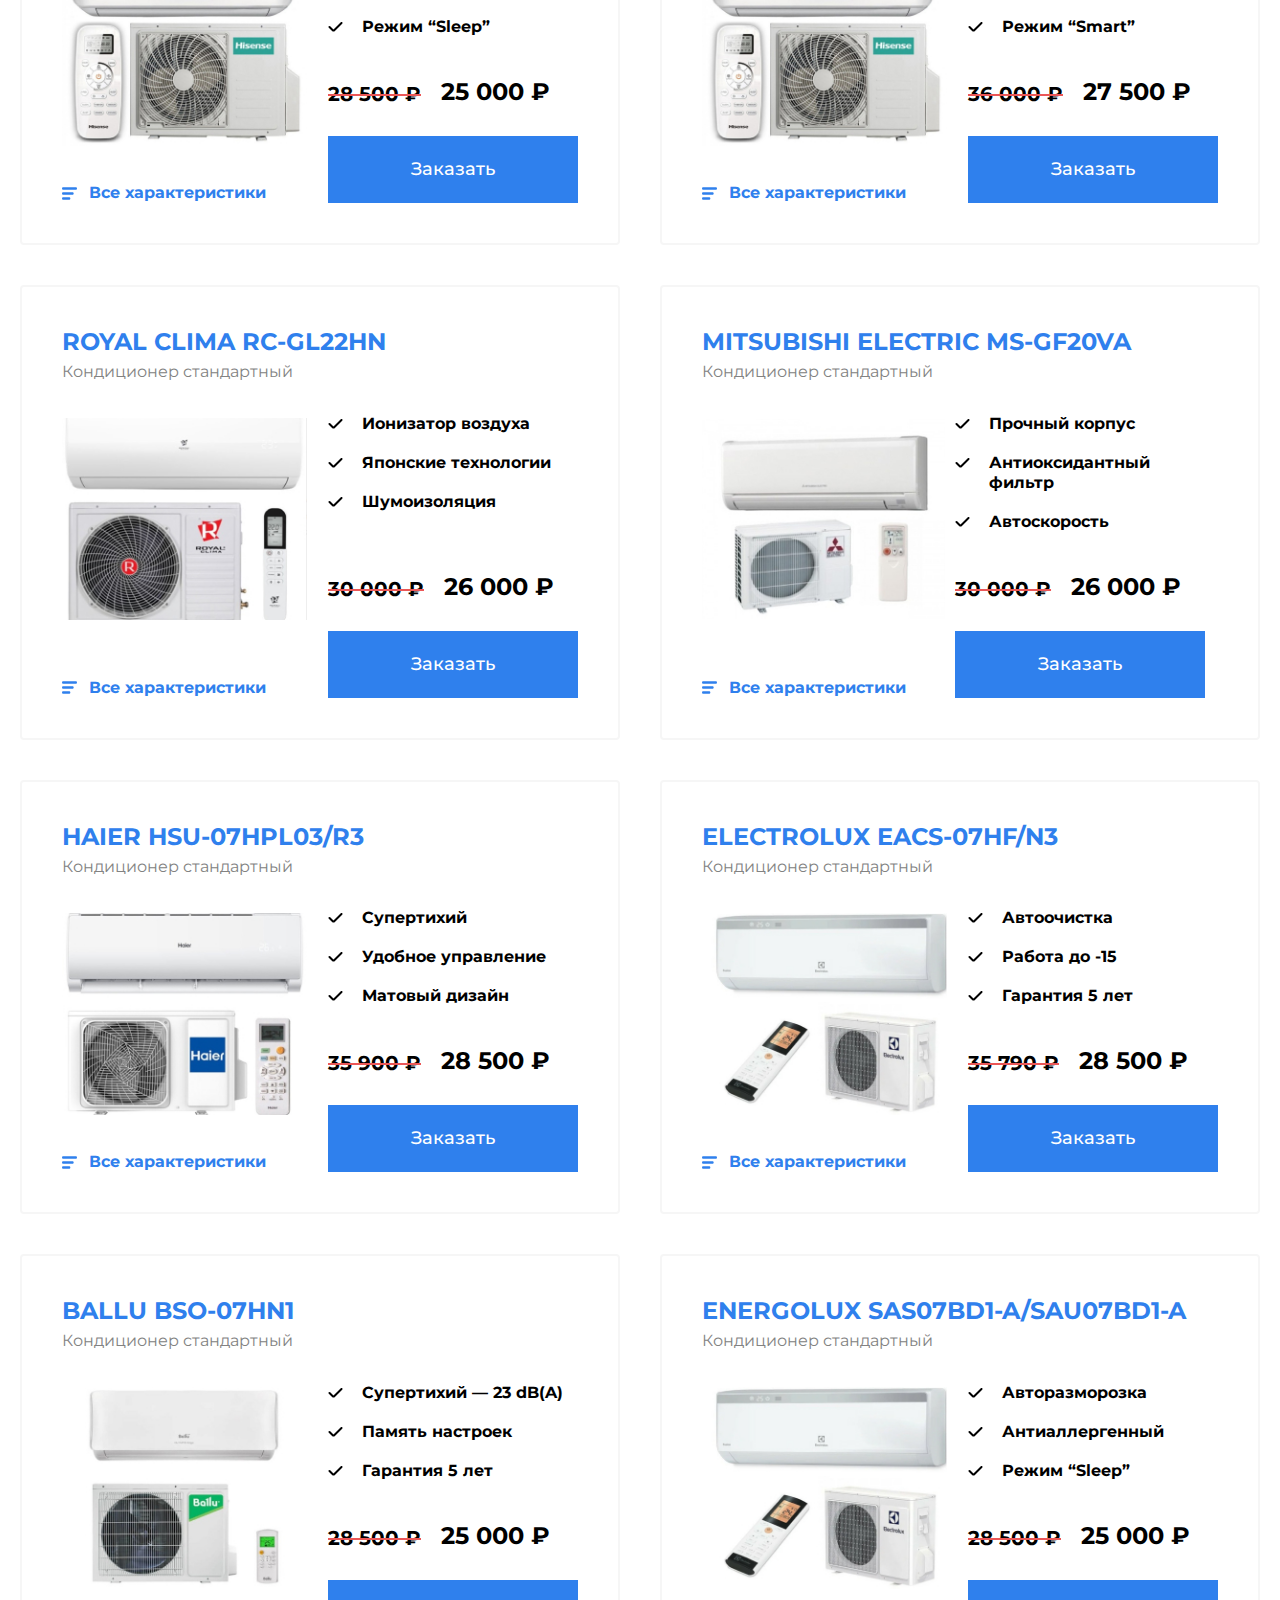
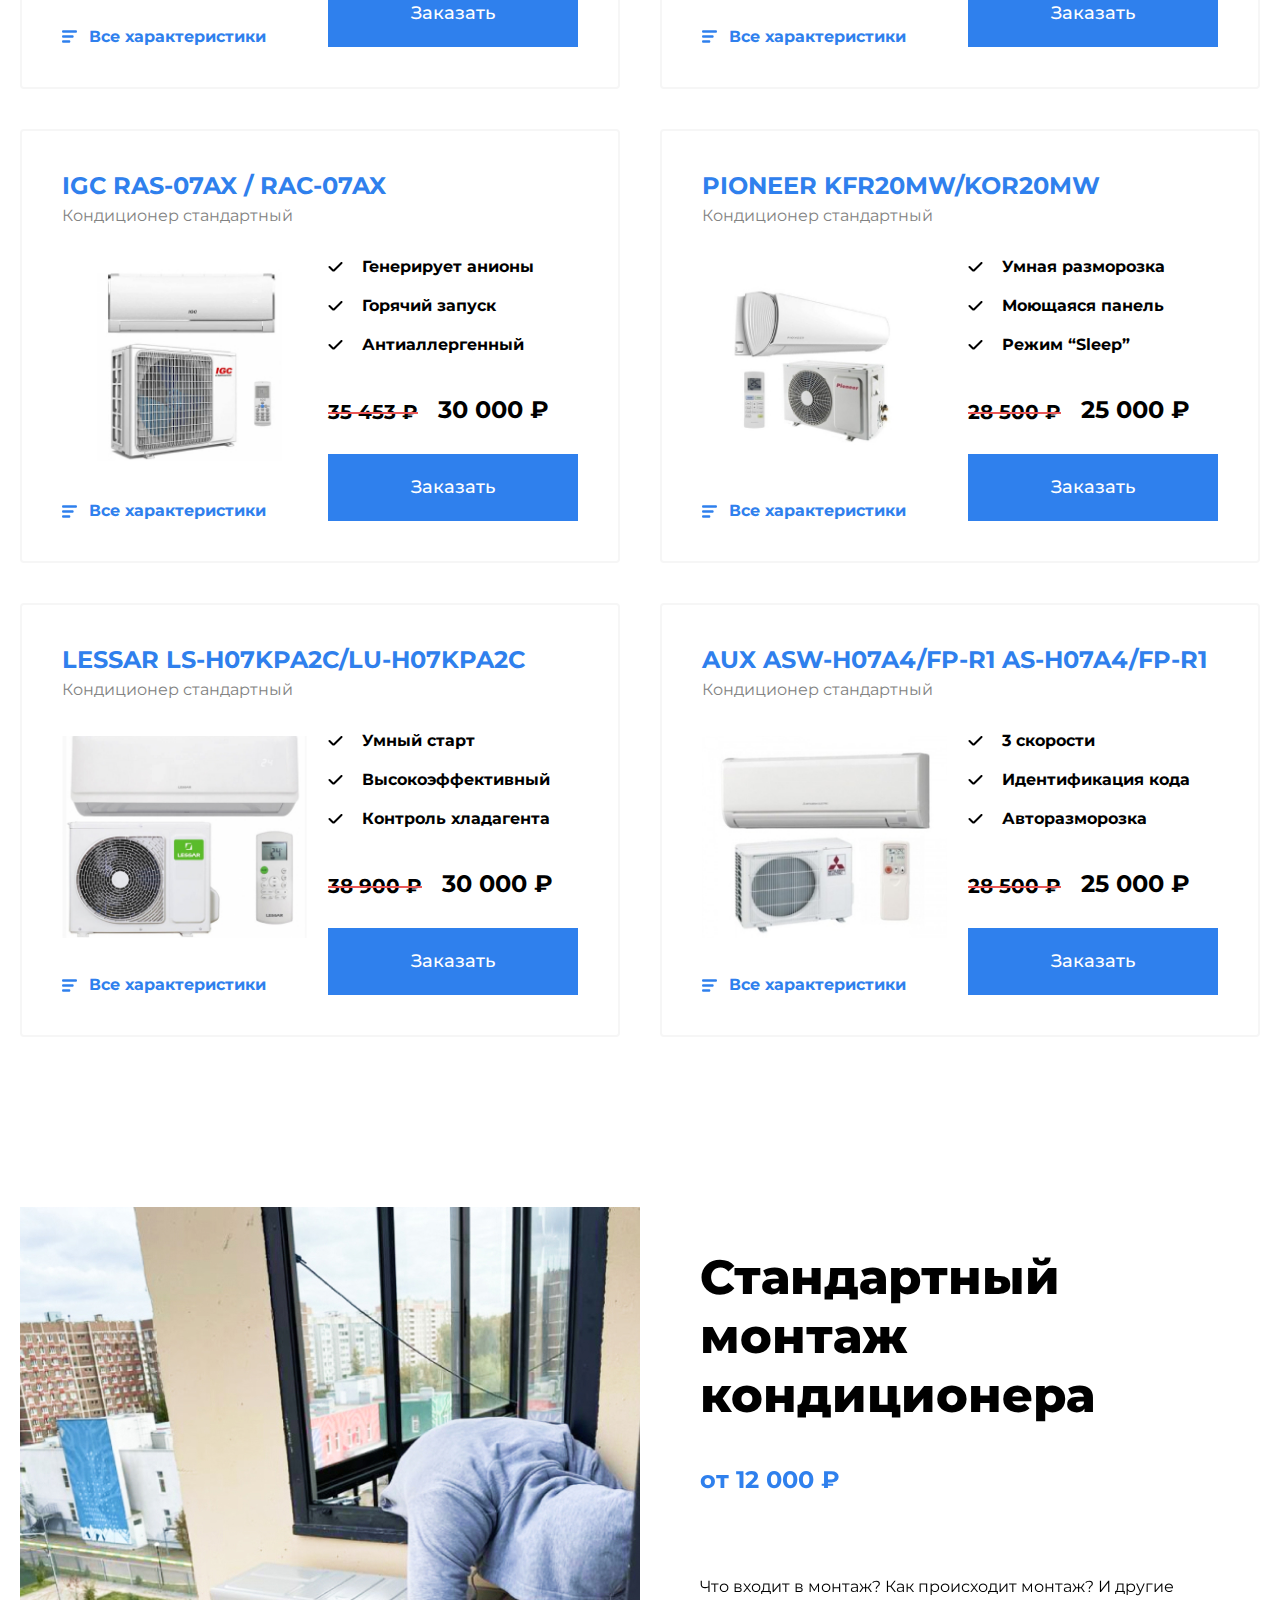
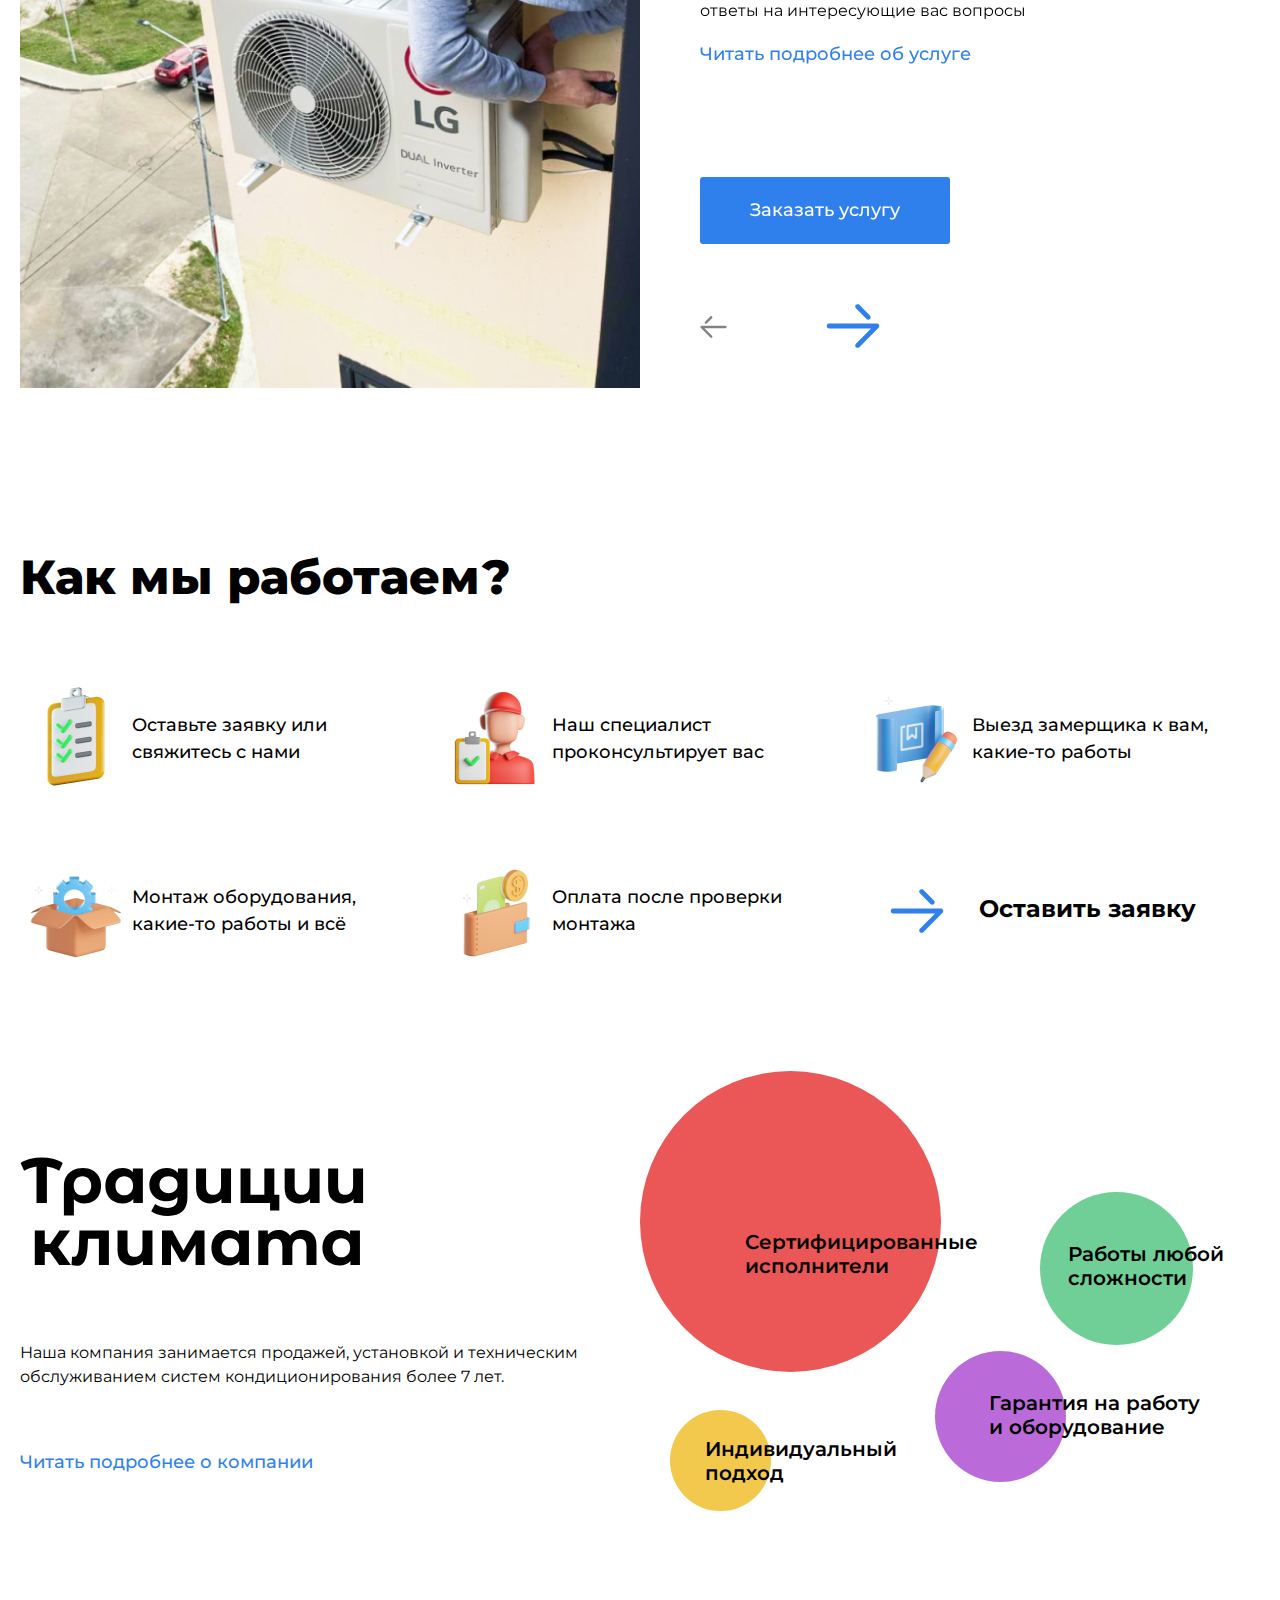
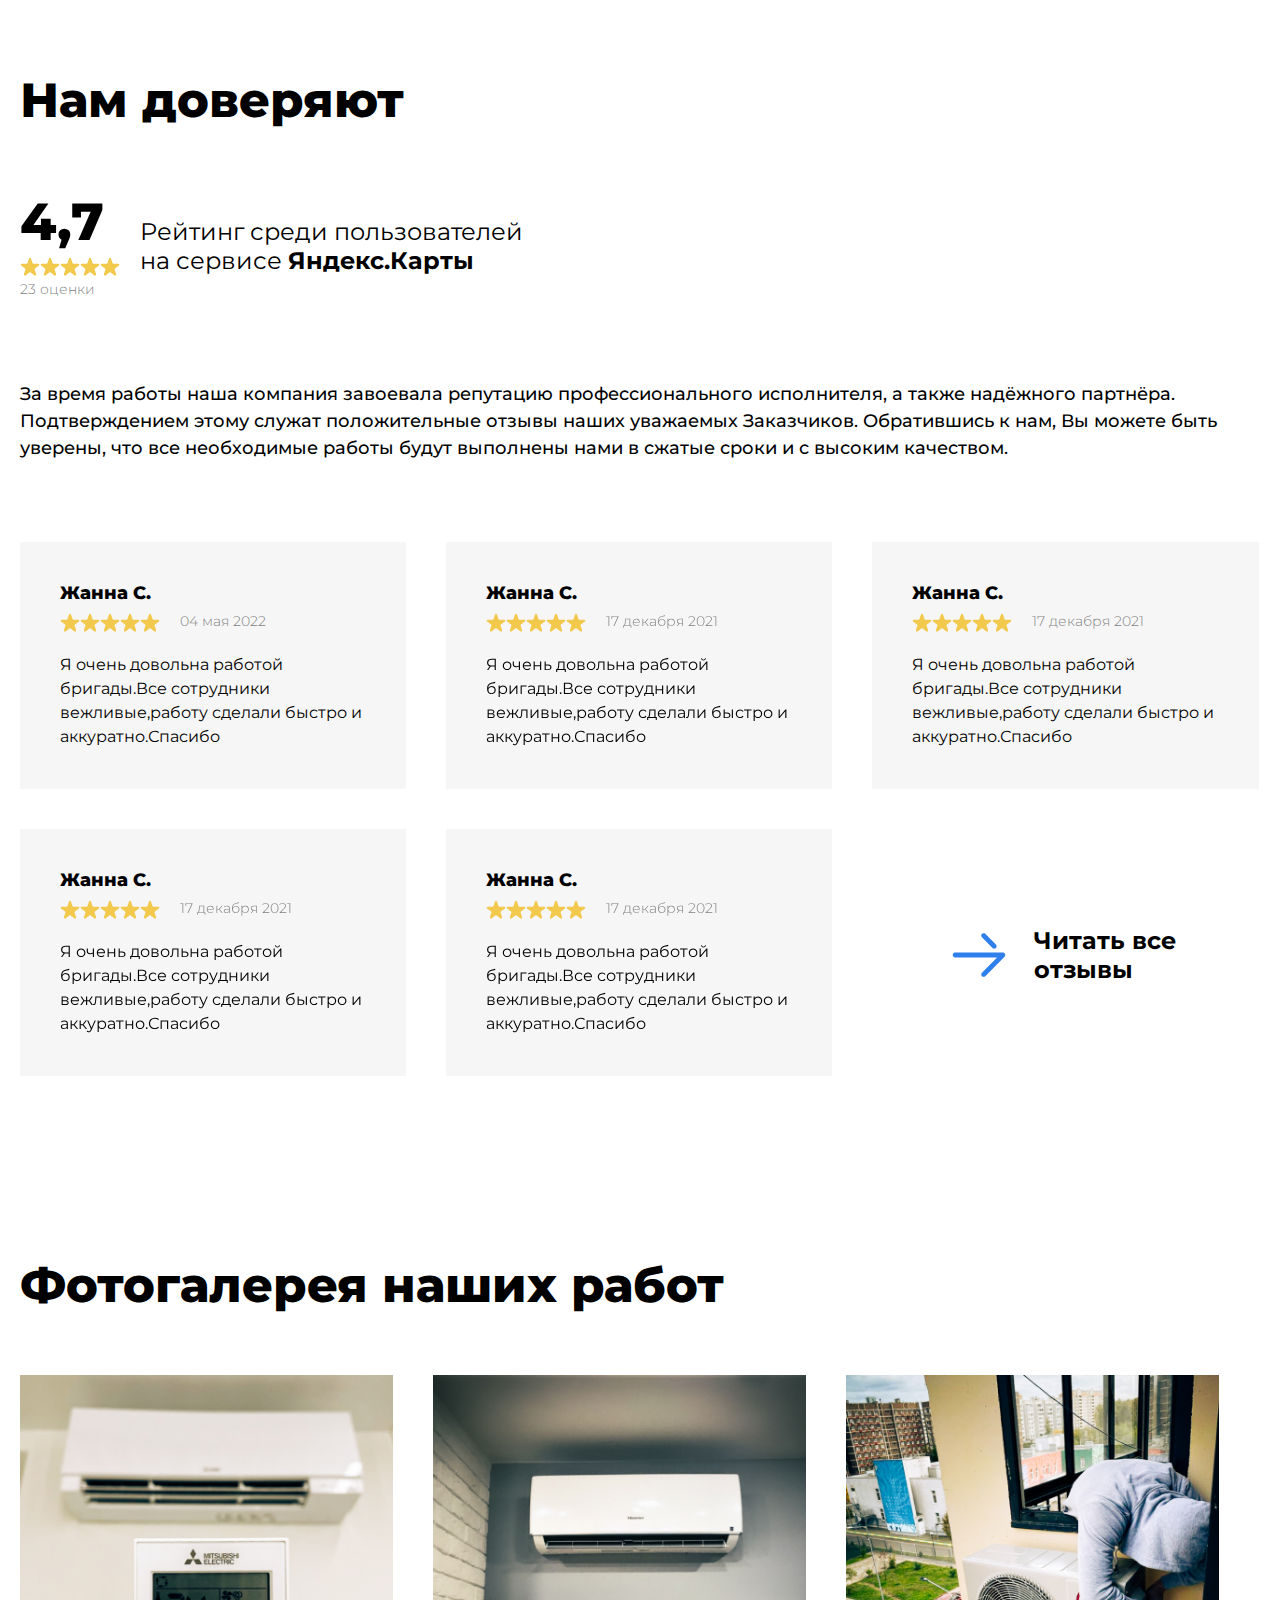
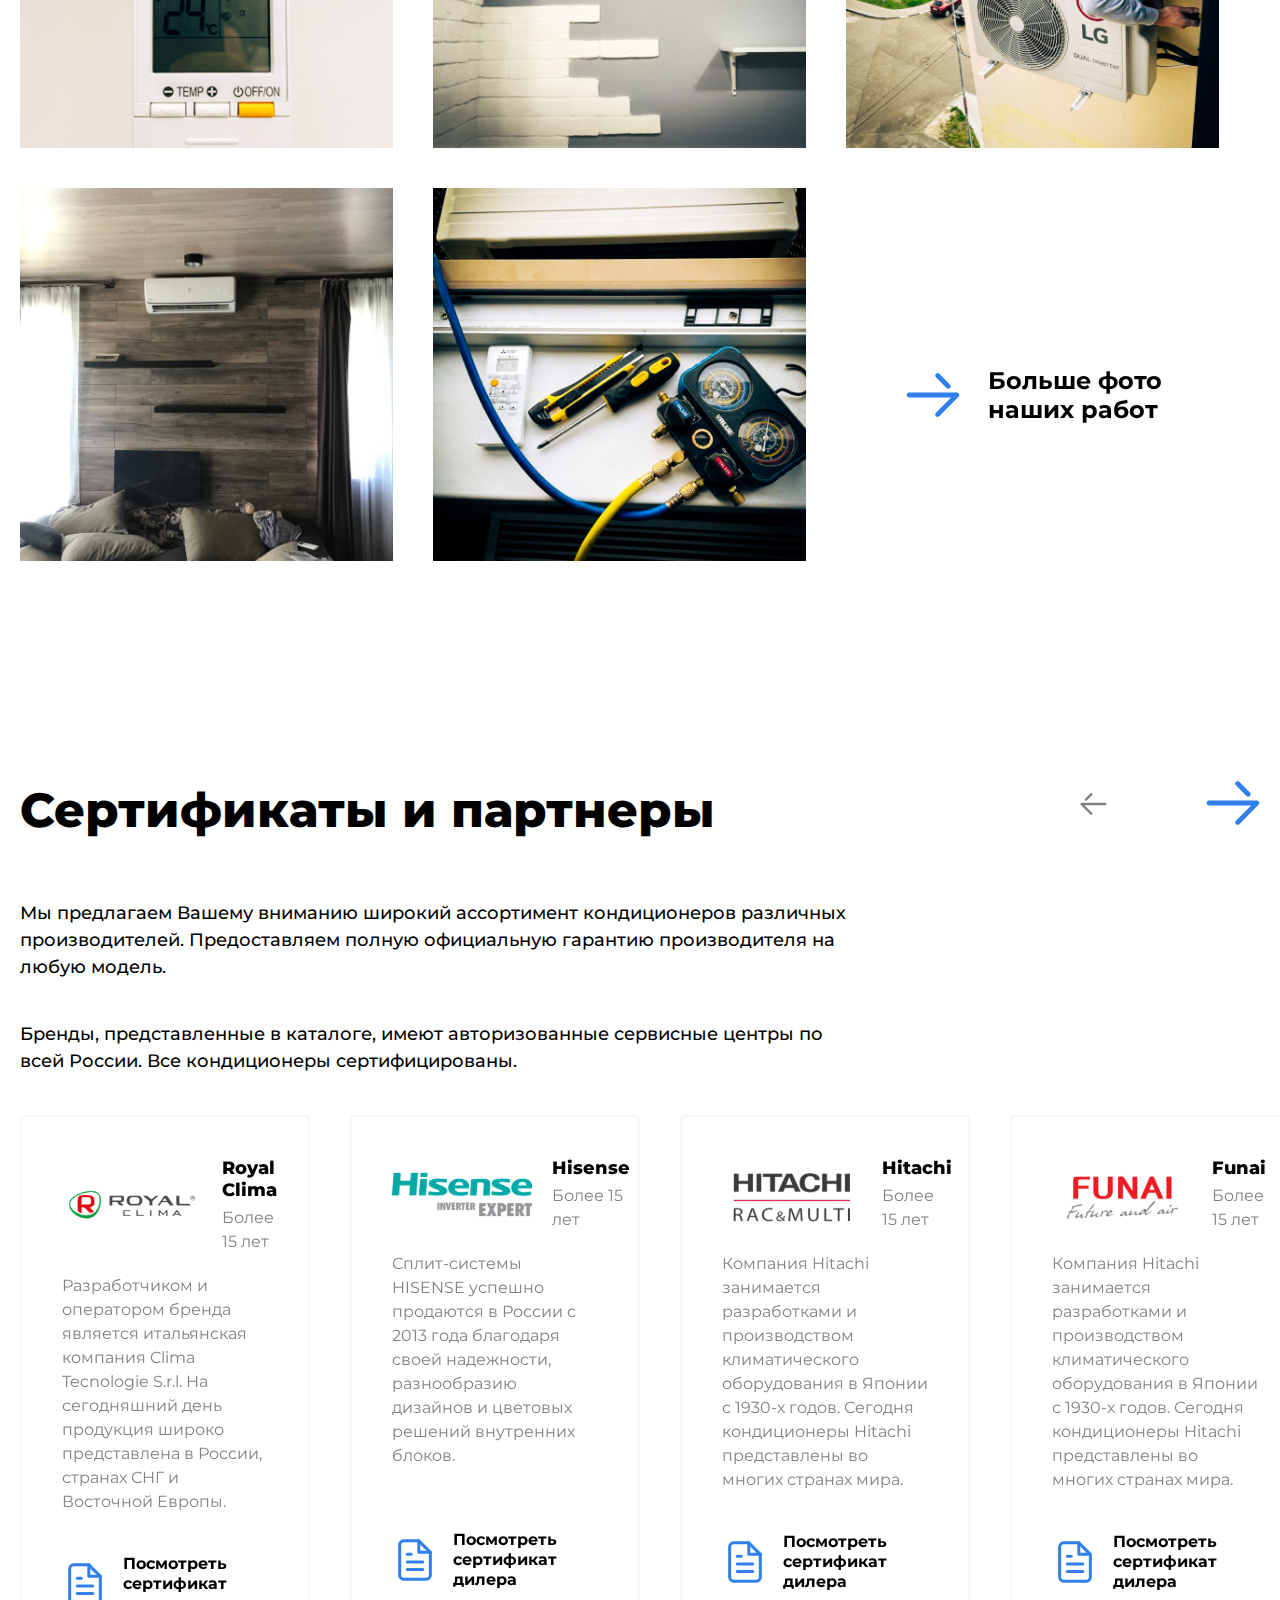
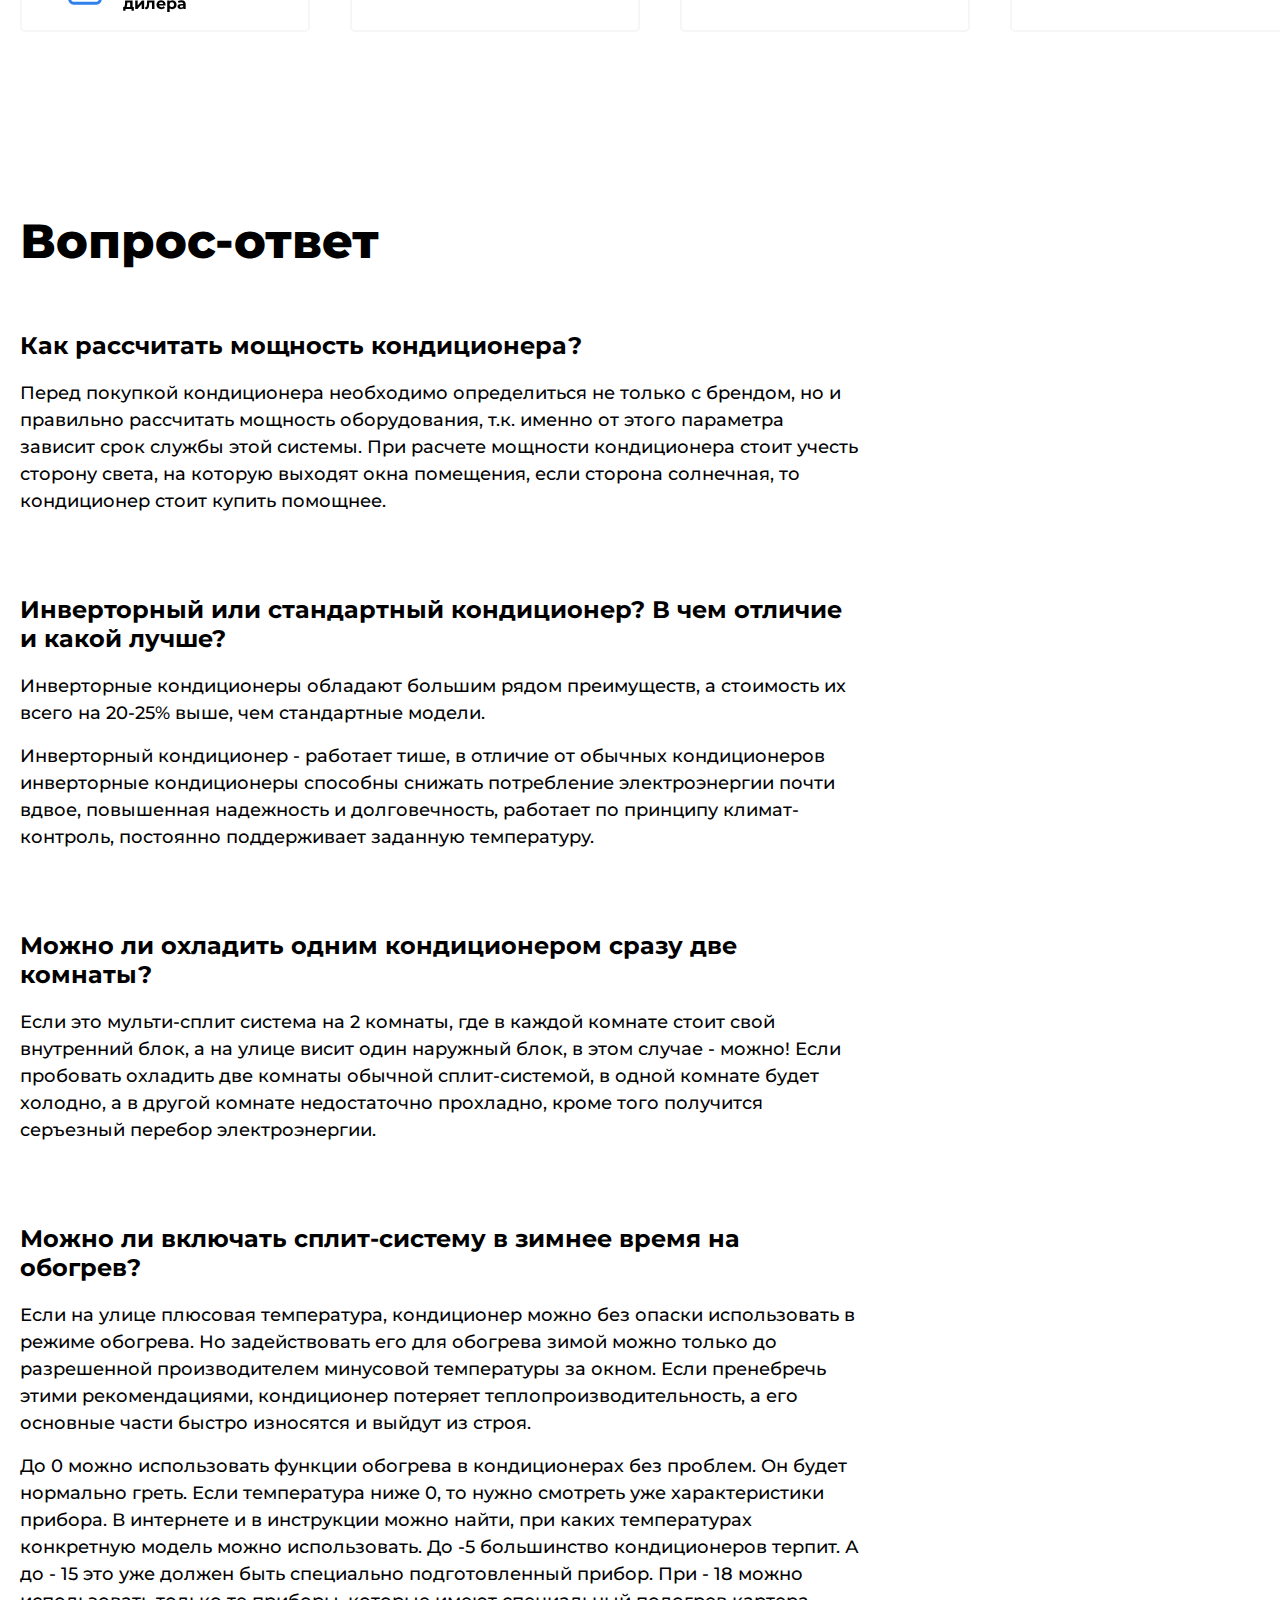
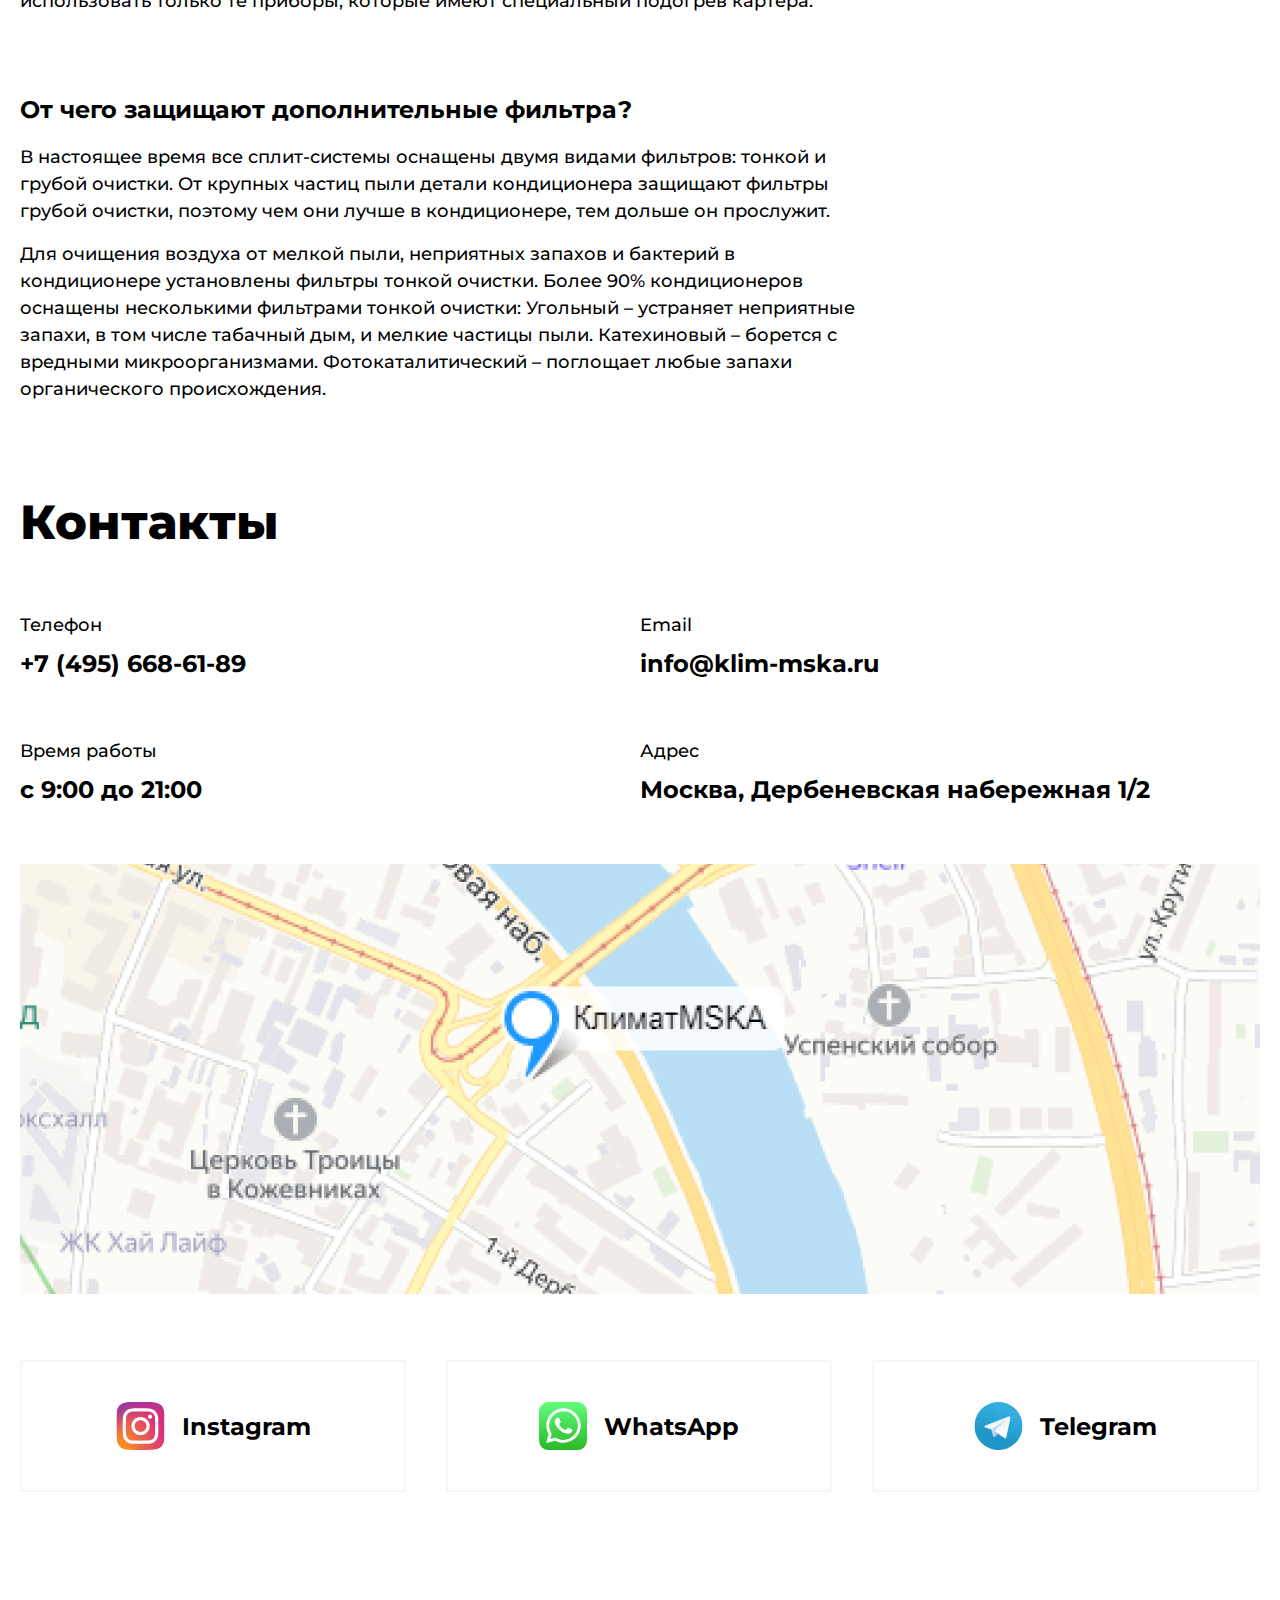
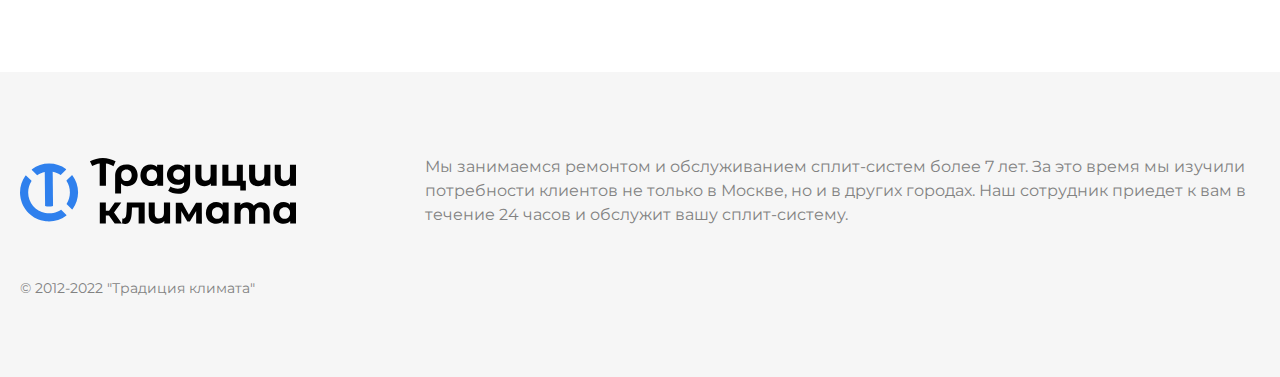
==== commit 9b63defc: "Внесла правки в файл index.html - сделала ссылки кликабельные (телефон и мыло), внесла правки в файл" ====
--- a/index.html
+++ b/index.html
@@ -1599,9 +1599,9 @@
                <span class="contacts__subtitle">
               Телефон
             </span>
-              <p class="contacts__content">
+              <a href="tel:+74956686189" class="contacts__content link-hover">
                 +7 (495) 668-61-89
-              </p>
+              </a>
             </div>
 
             <div class="contacts__group">
@@ -1620,9 +1620,9 @@
                <span class="contacts__subtitle">
               Email
             </span>
-              <p class="contacts__content">
+              <a href="mailto:info@klim-mska.ru" class="contacts__content link-hover">
                 info@klim-mska.ru
-              </p>
+              </a>
             </div>
 
             <div class="contacts__group">
--- a/css/contacts.css
+++ b/css/contacts.css
@@ -12,6 +12,8 @@
 }
 
 .contacts__group {
+  display: flex;
+  flex-direction: column;
   margin-bottom: 60px;
 }
 
@@ -34,6 +36,10 @@
   line-height: 29px;
 
   color: #000000;
+}
+
+a.contacts__content {
+  width: max-content;
 }
 
 
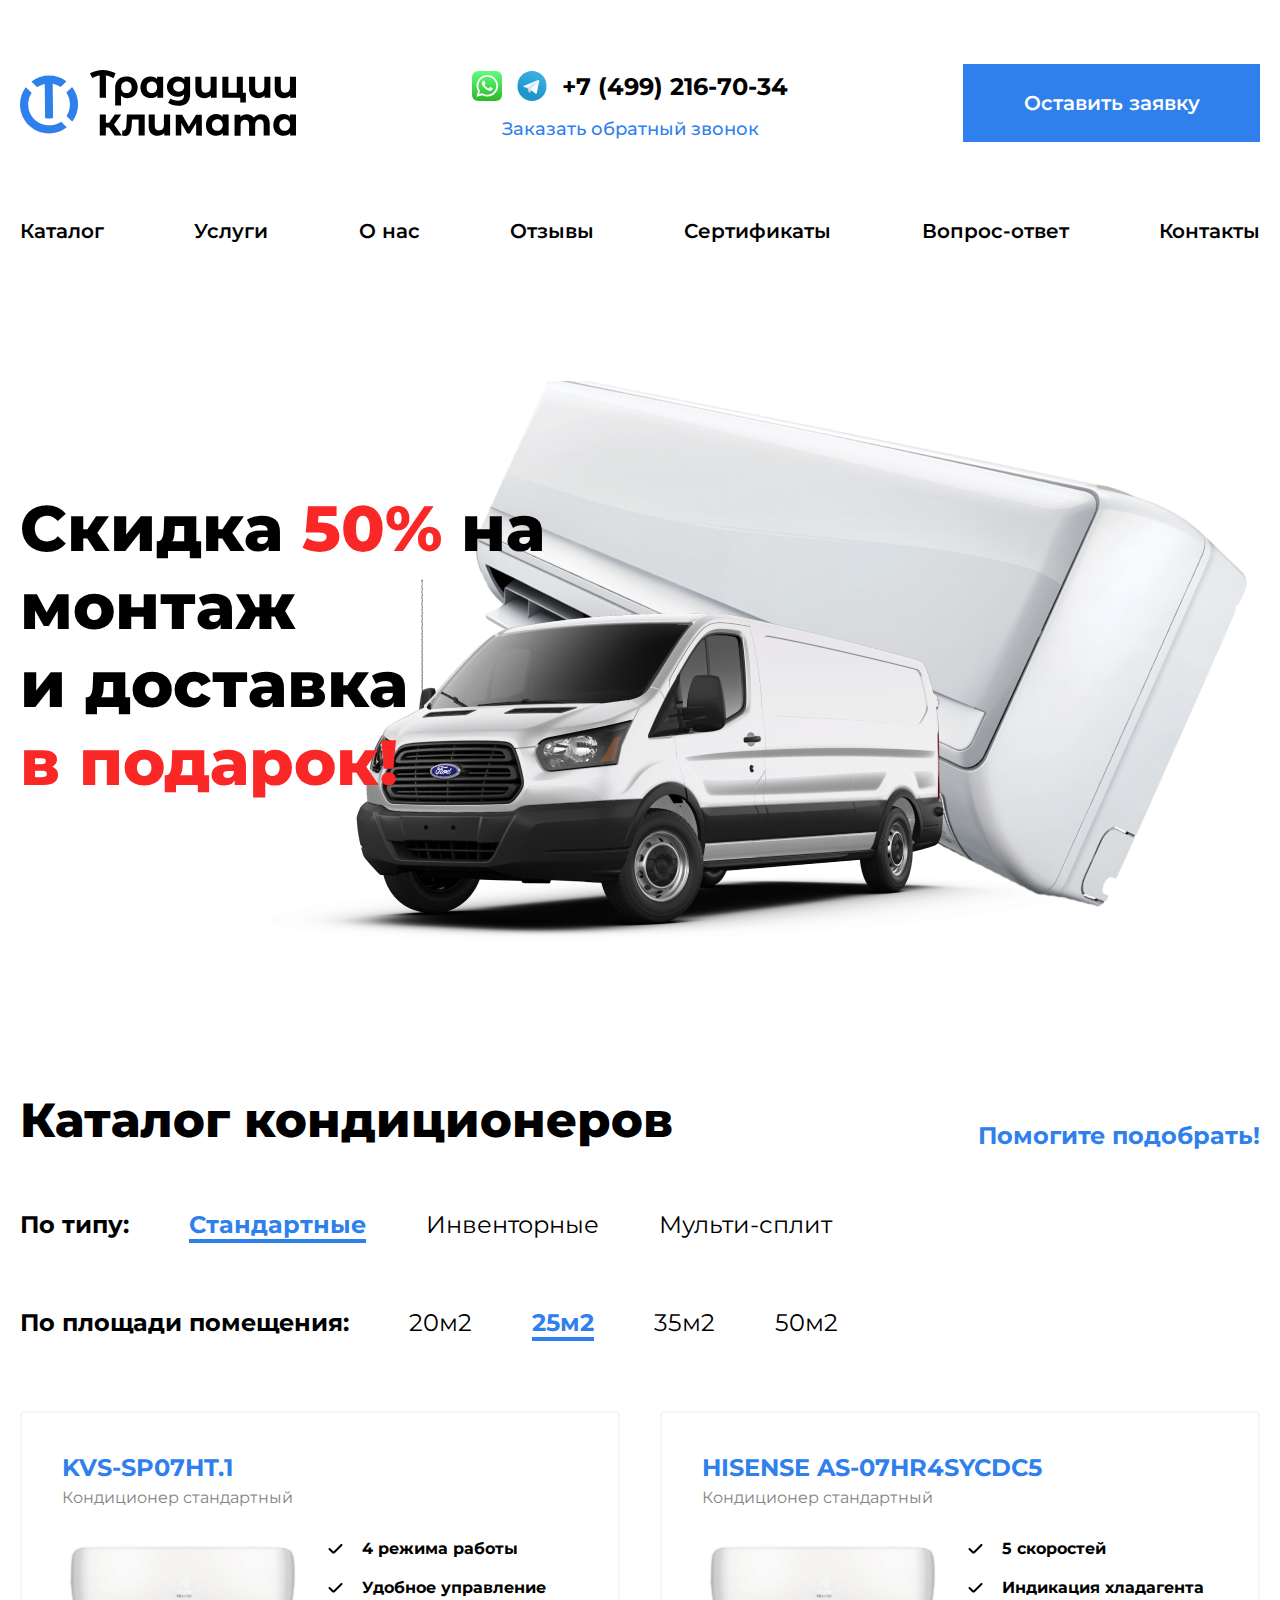
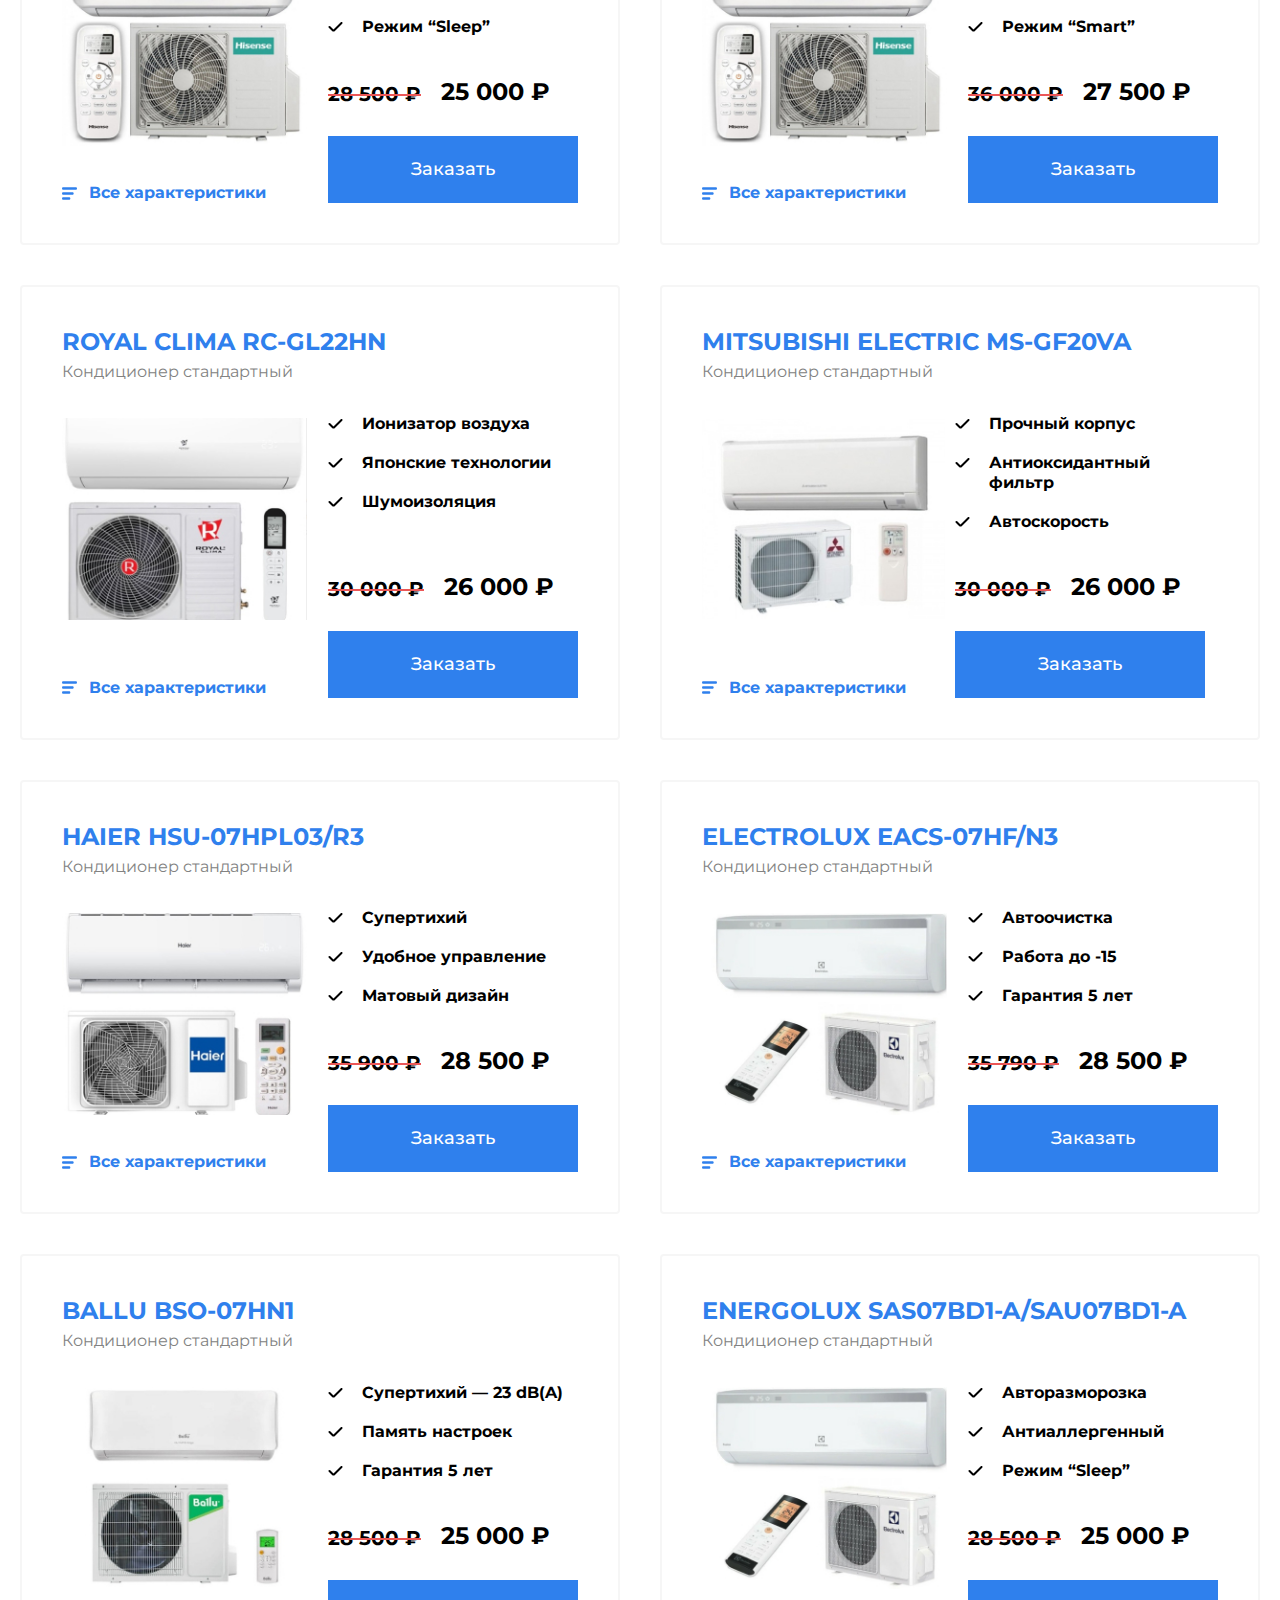
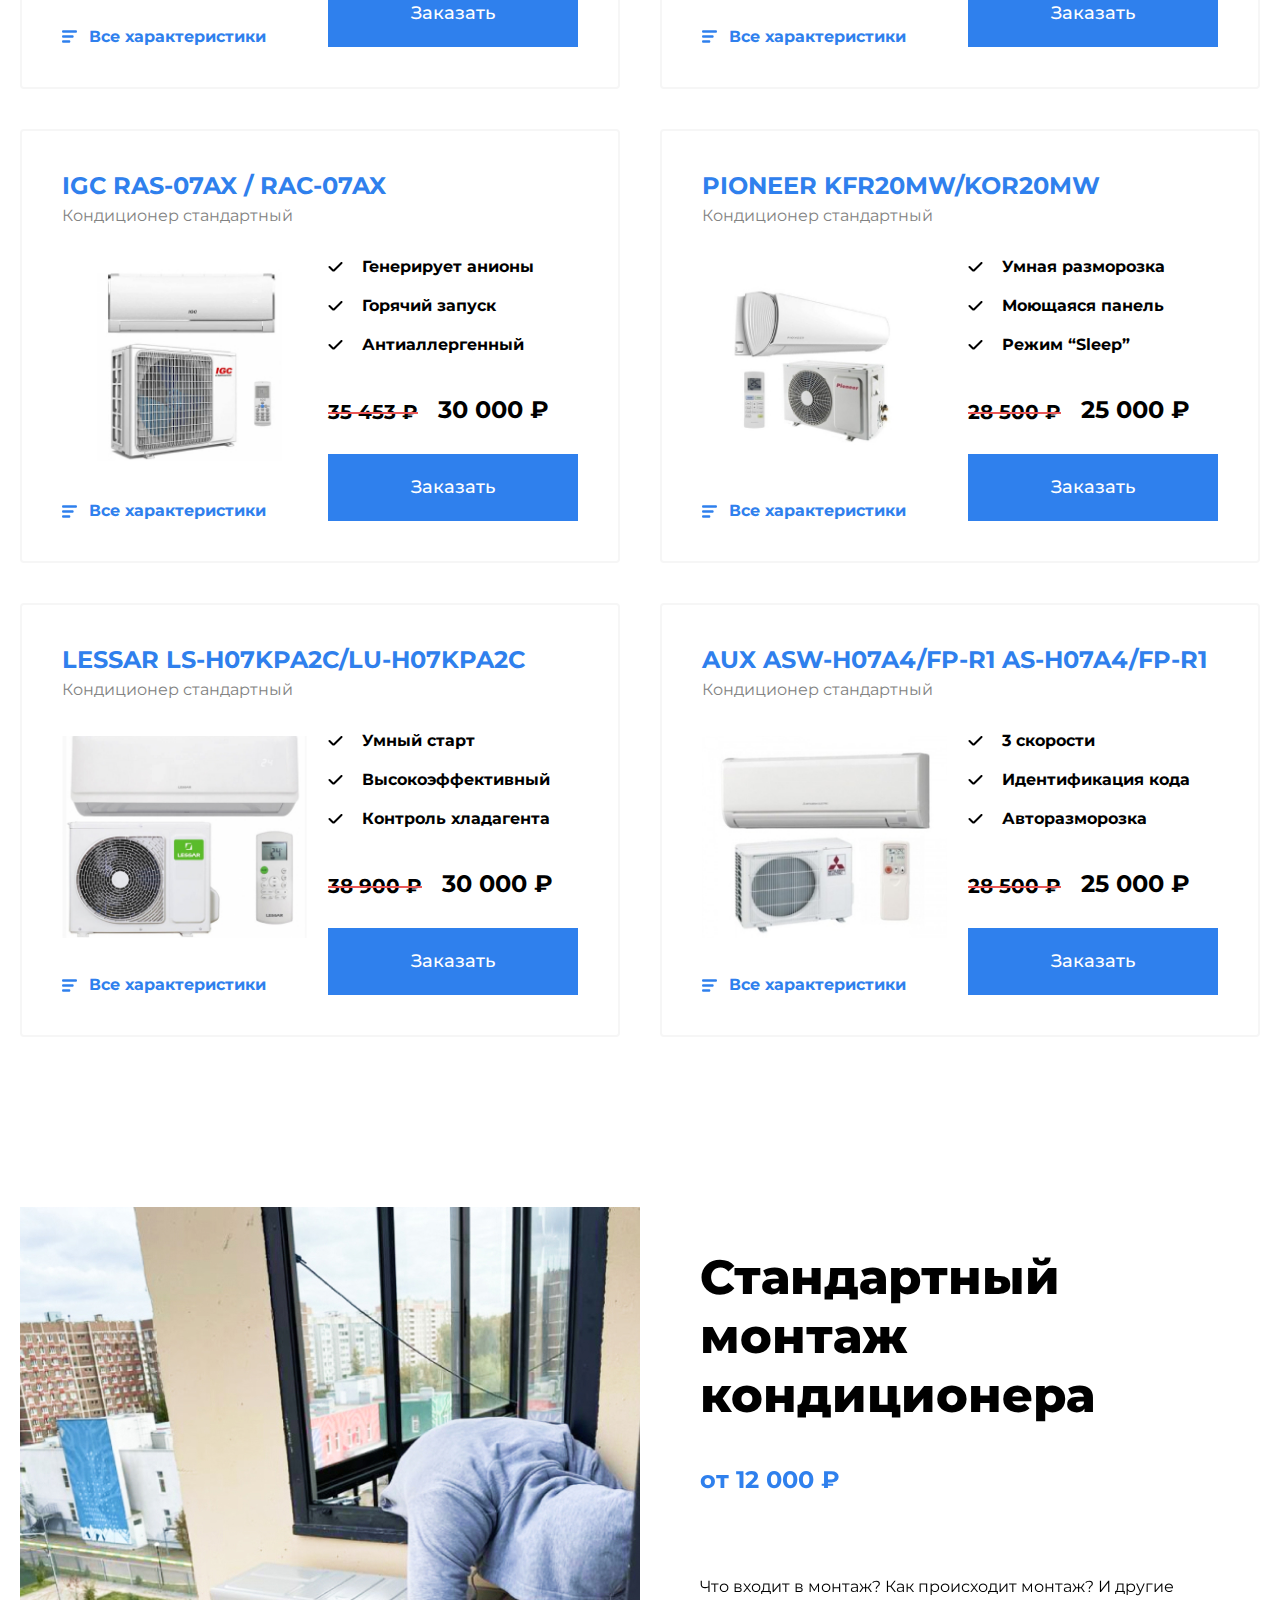
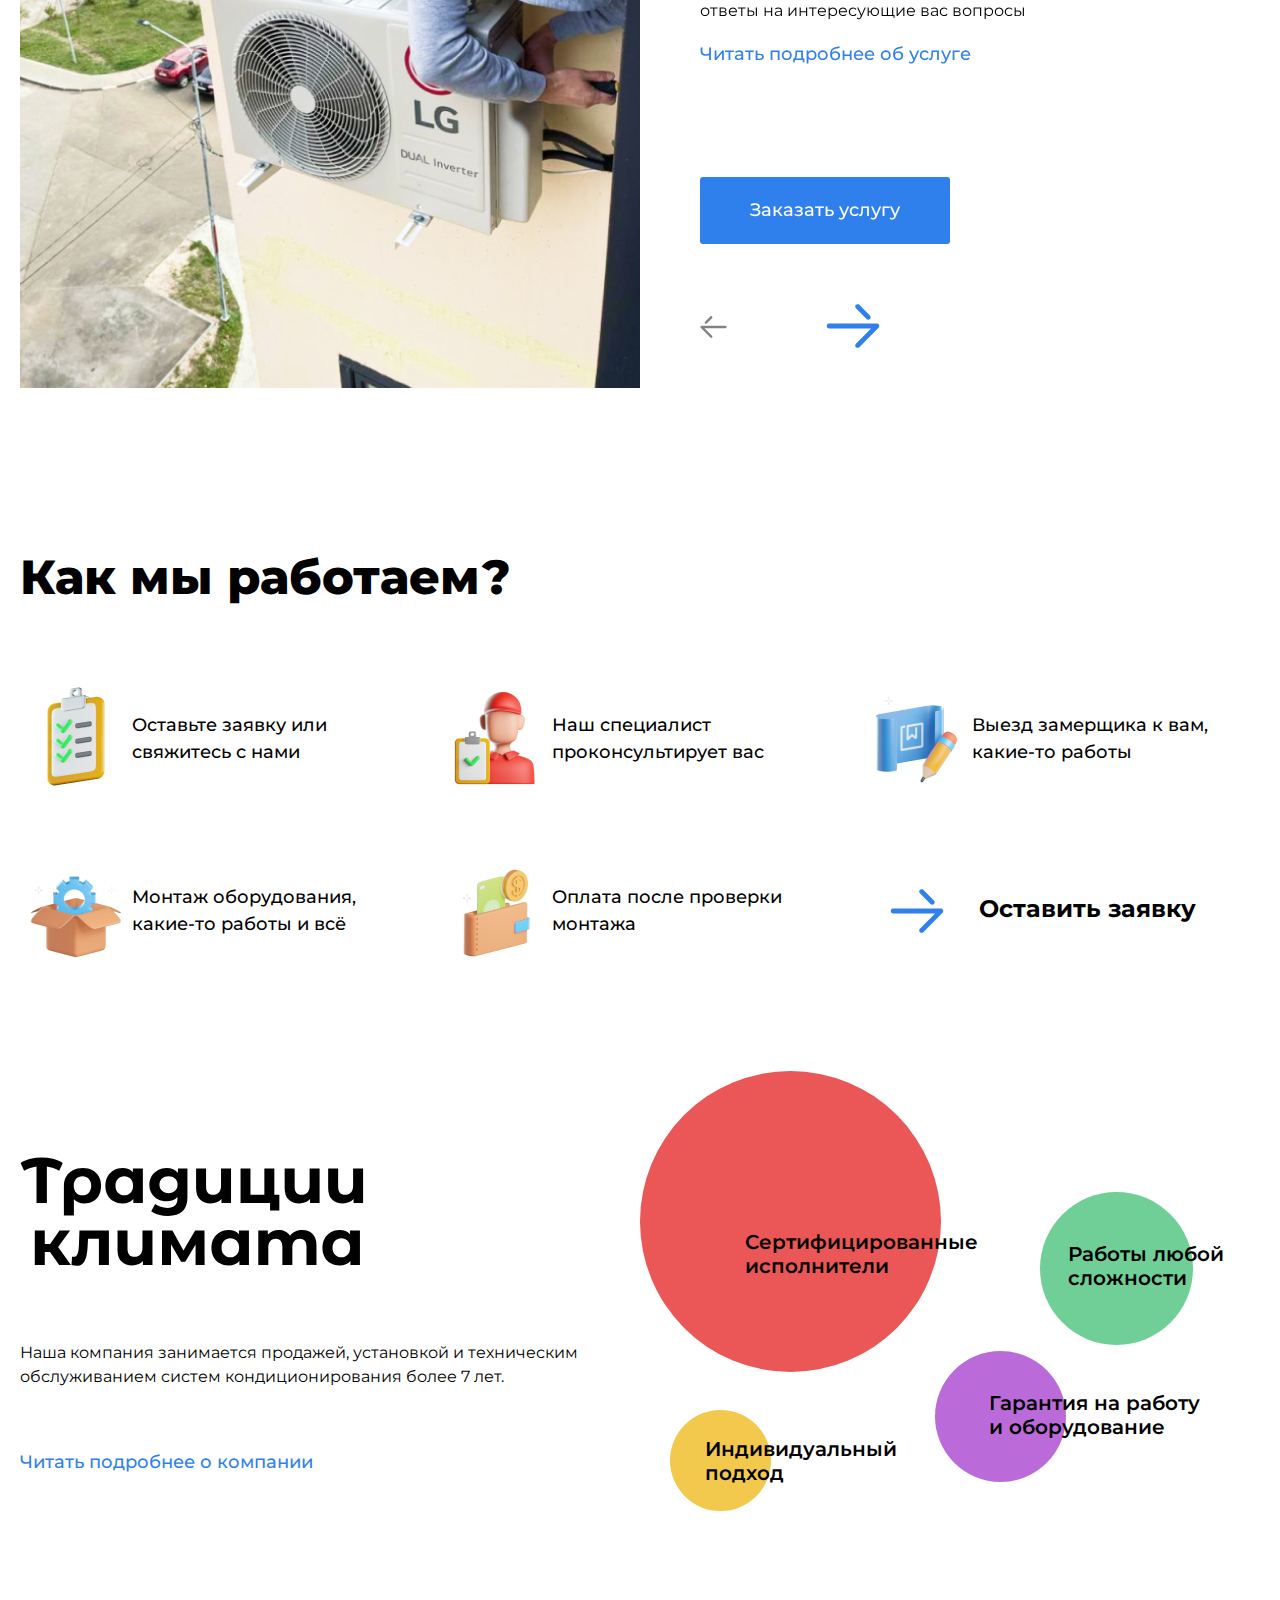
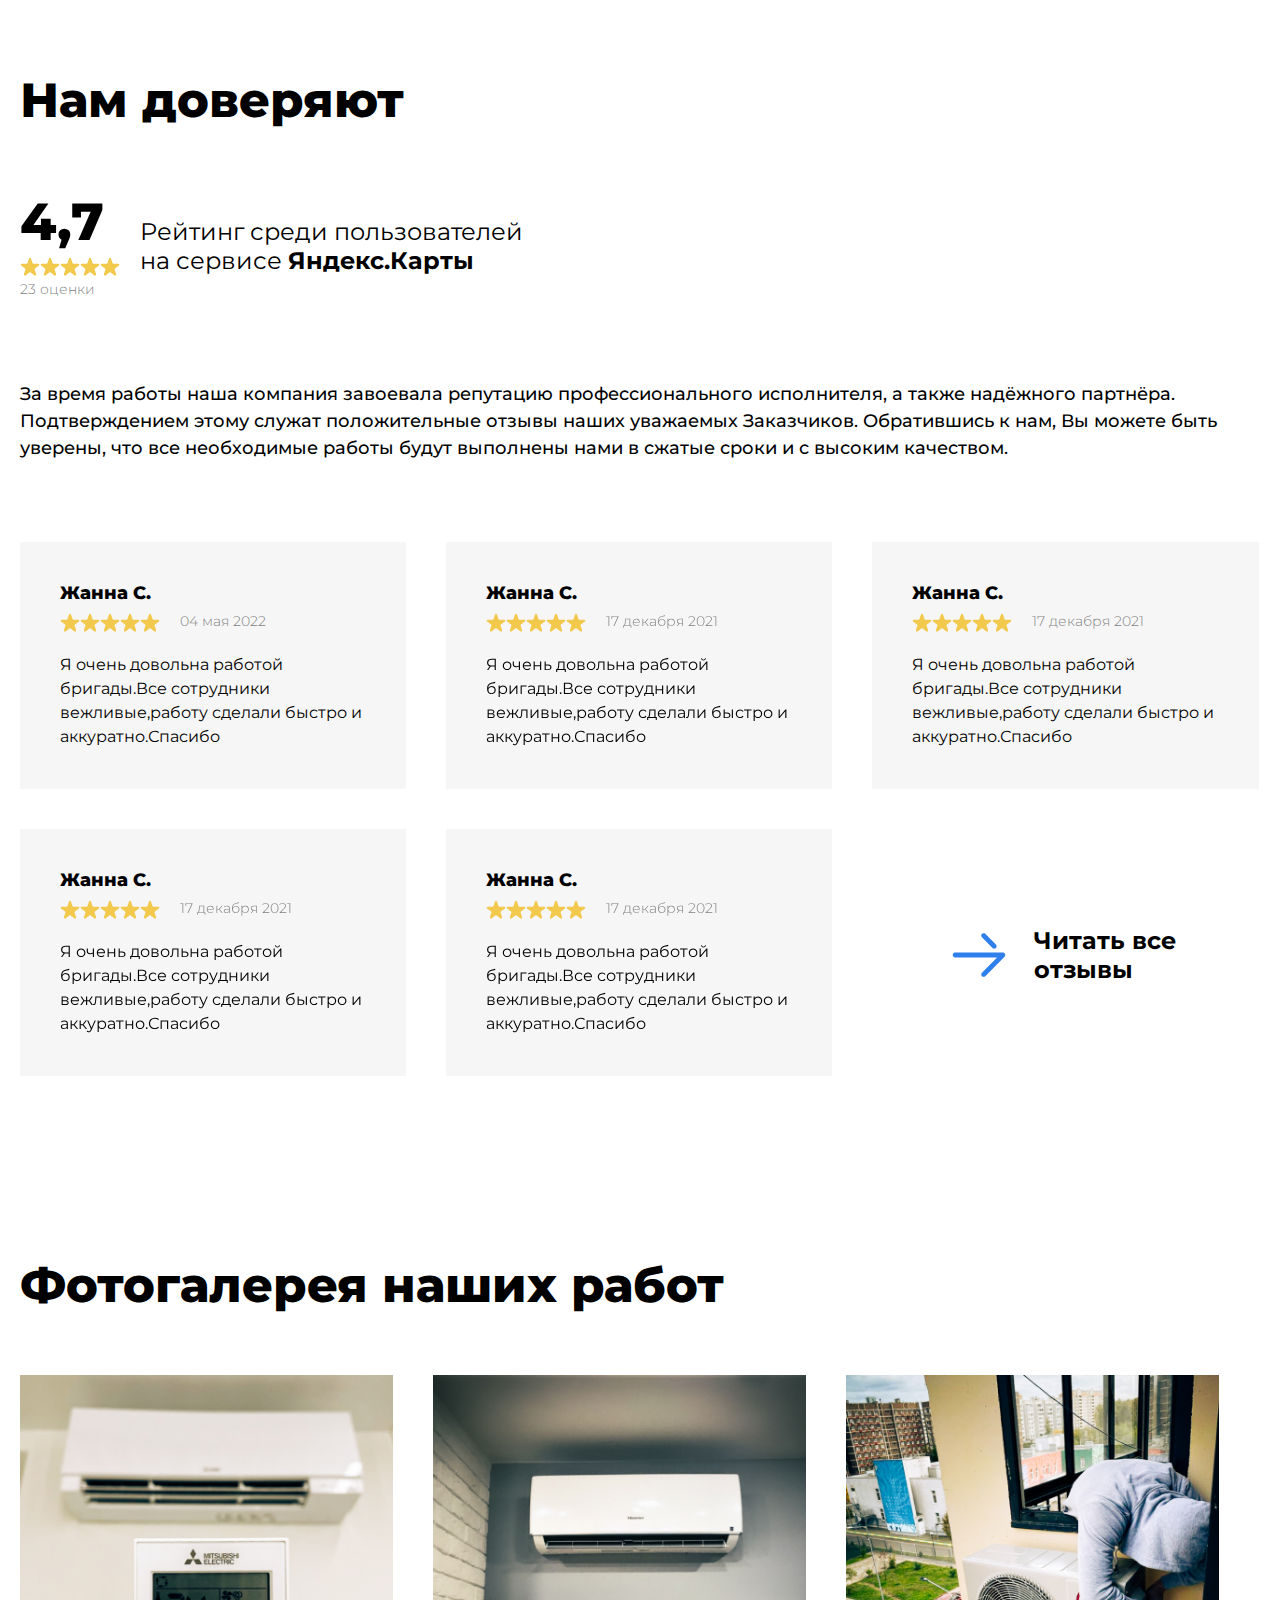
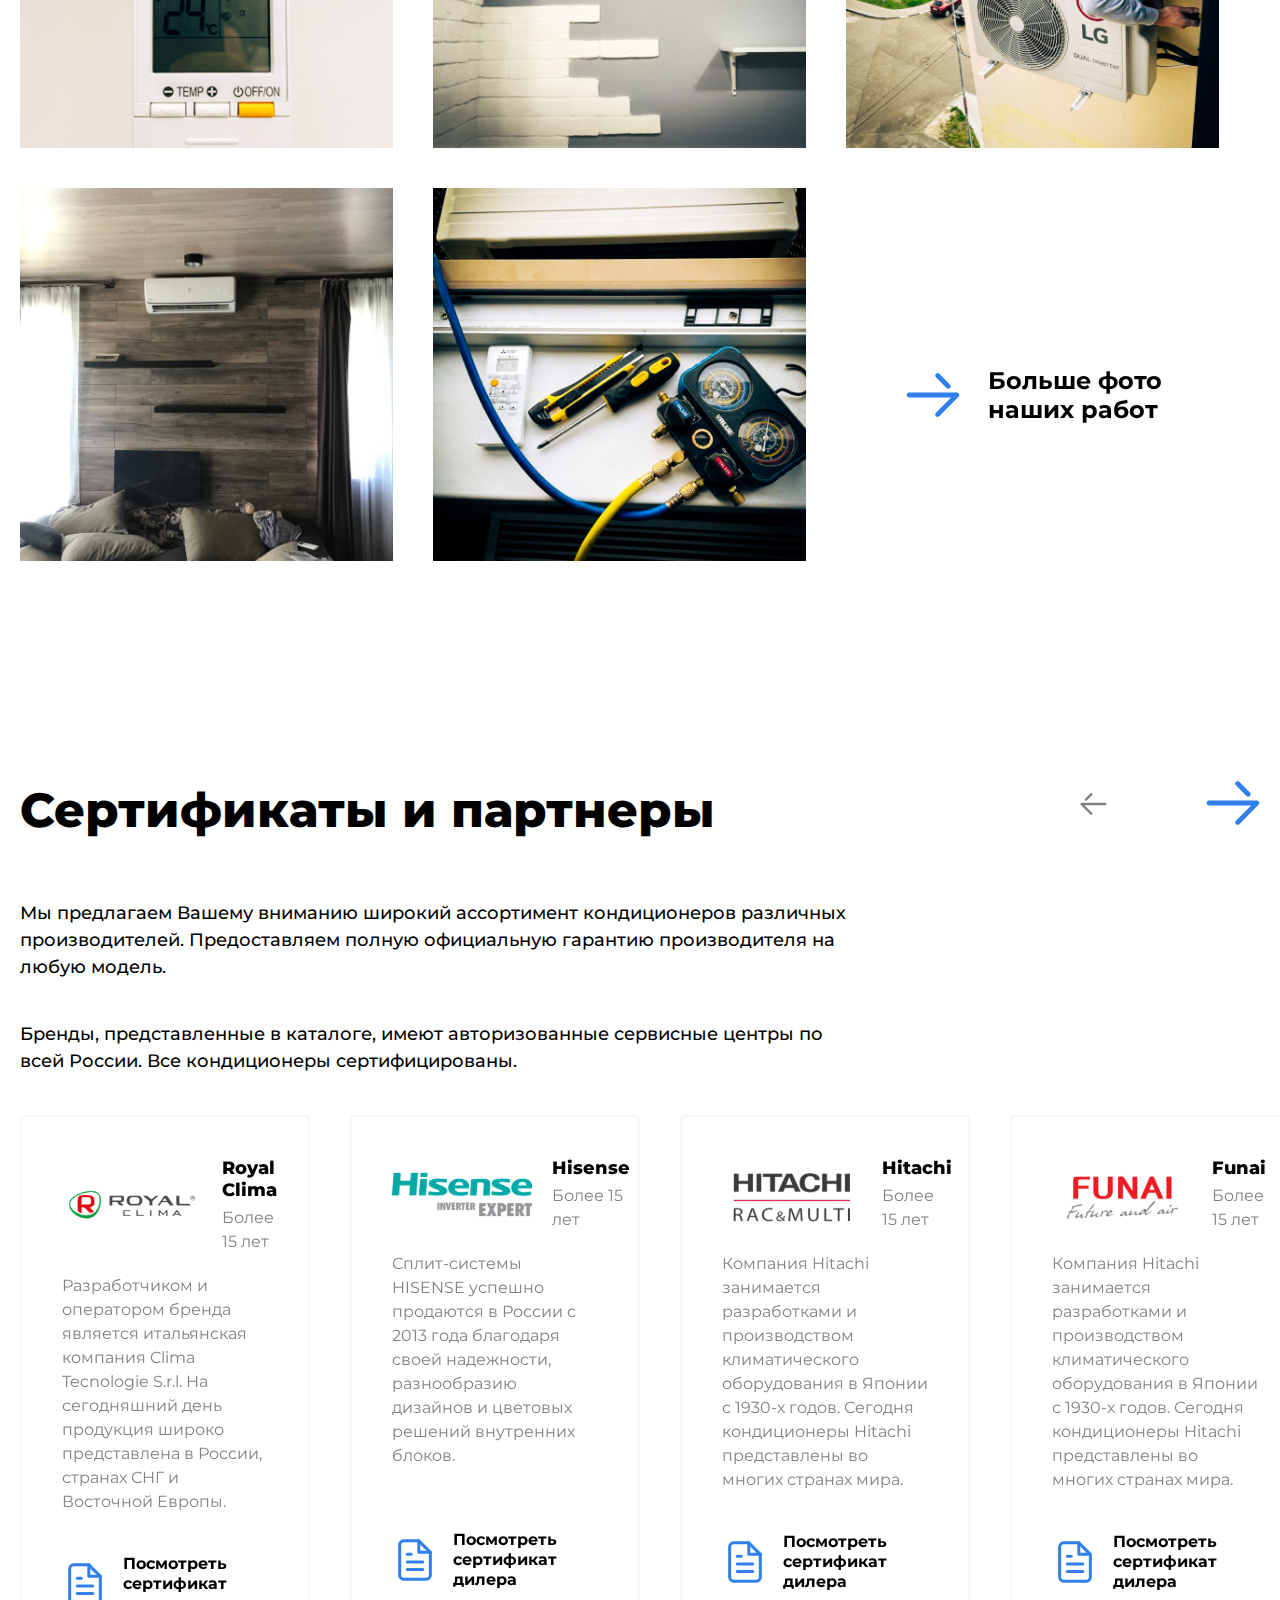
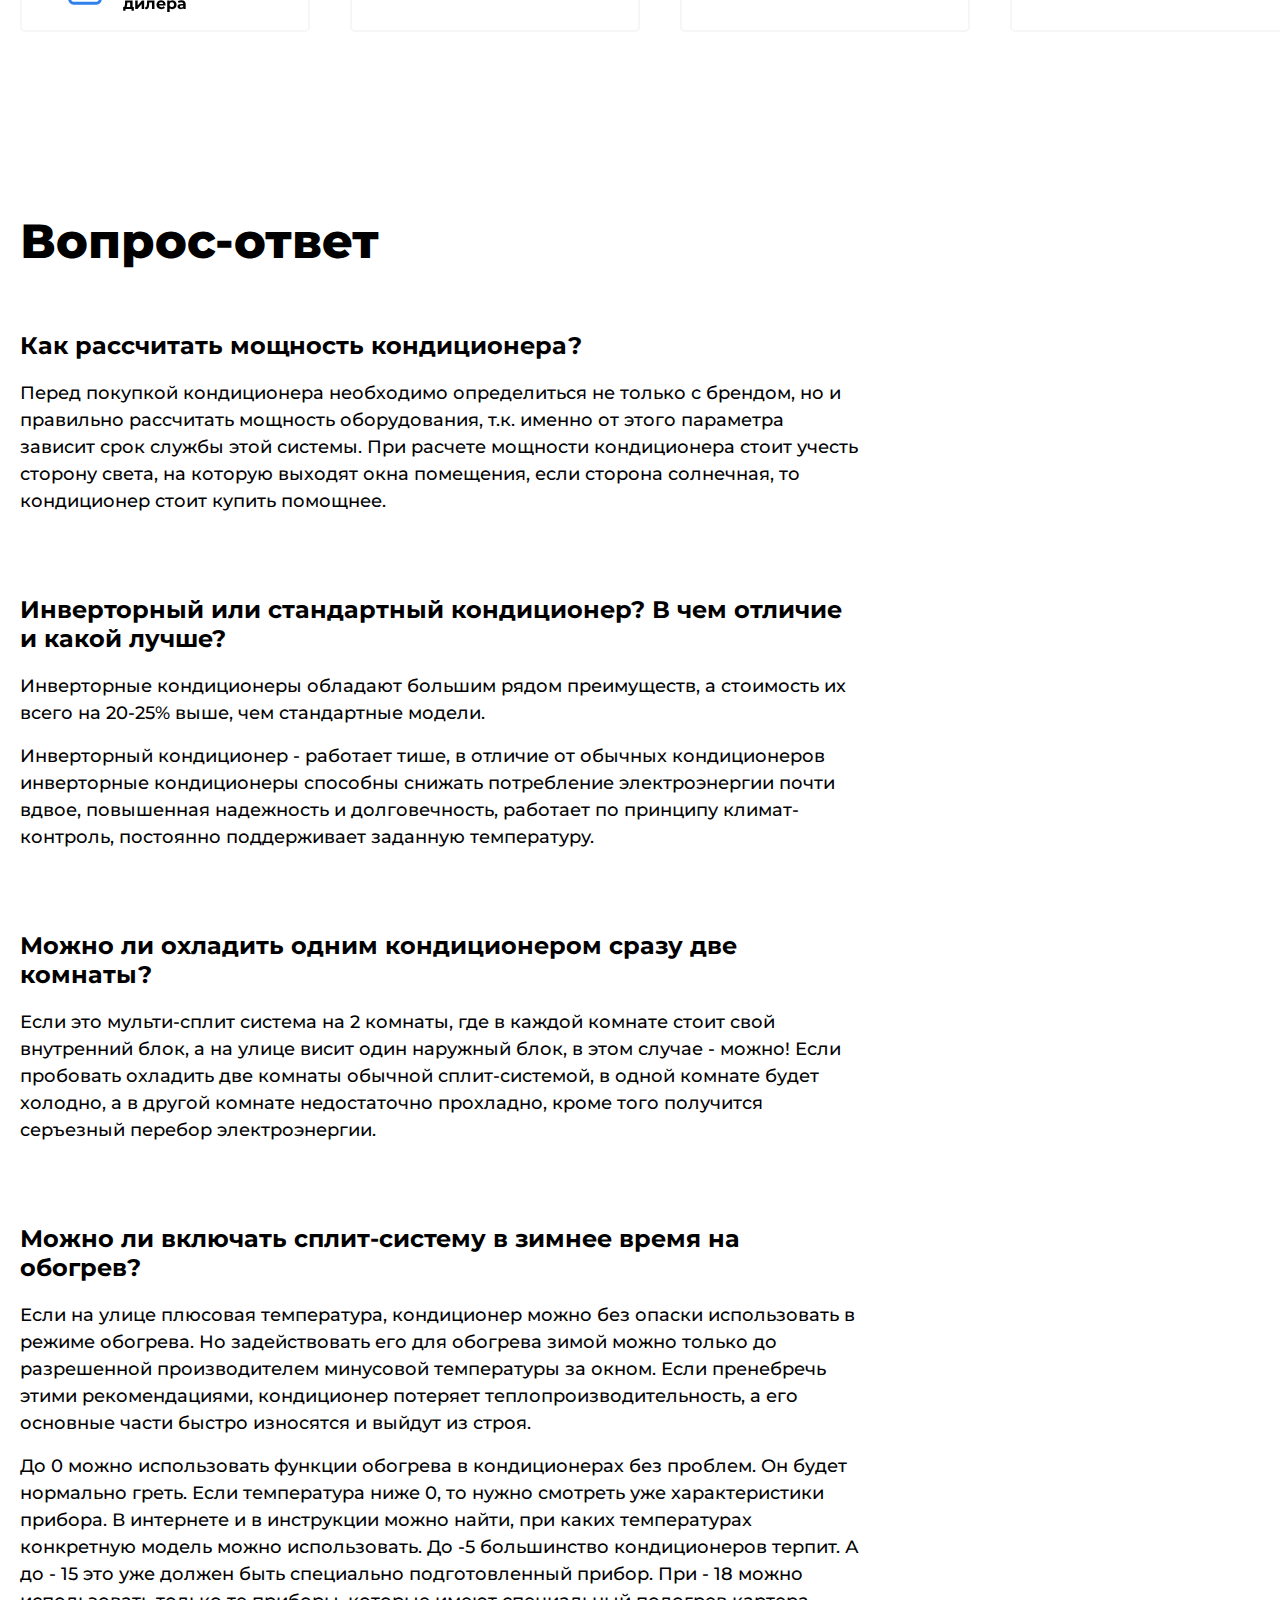
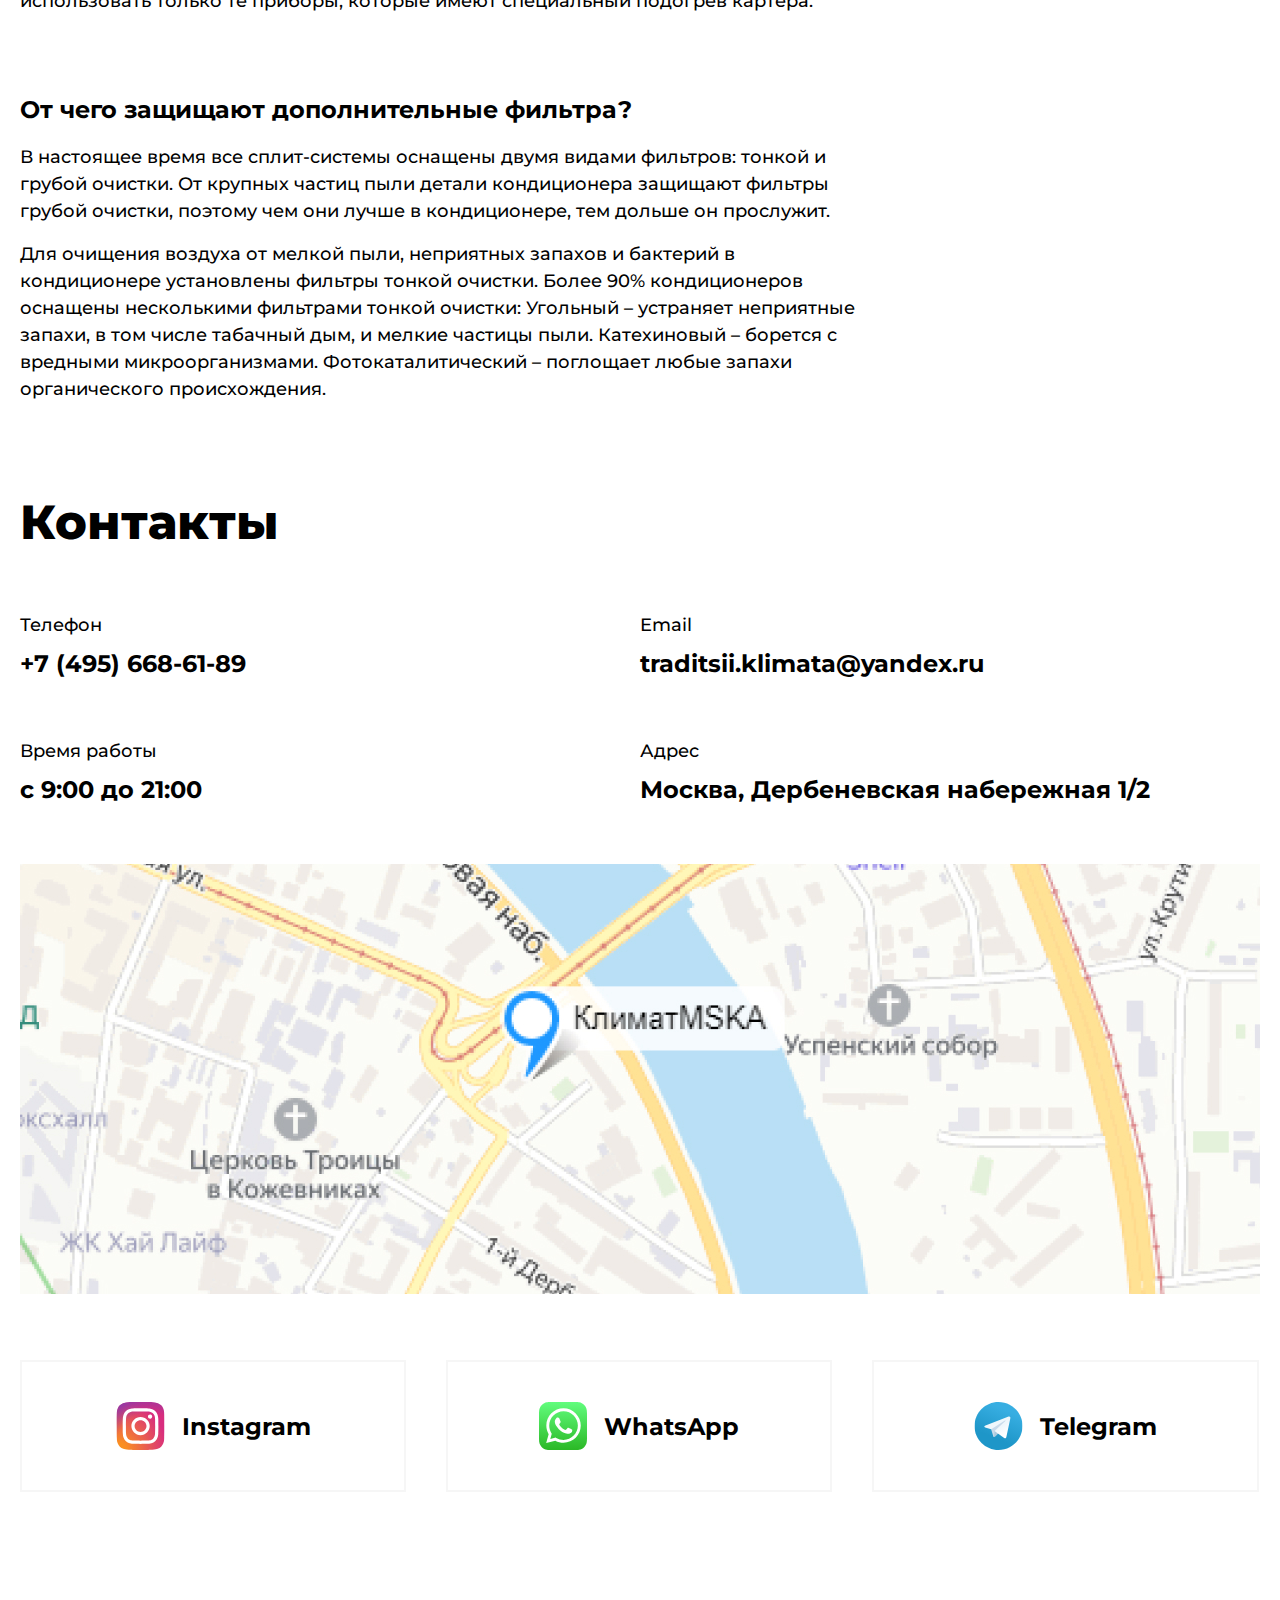
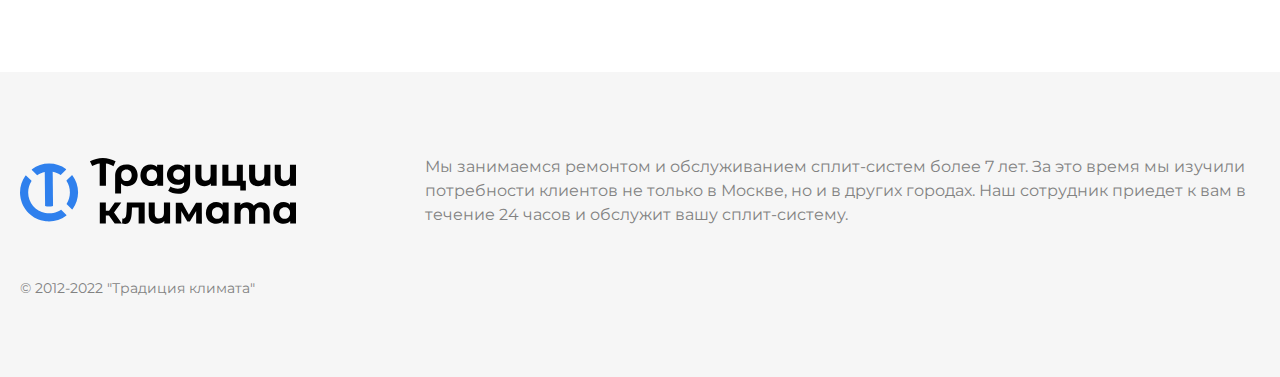
==== commit 83f68661: "Внесла правки в файл index.html - сделала ссылки кликабельные (телефон и мыло), внесла правки в файл" ====
--- a/index.html
+++ b/index.html
@@ -1620,8 +1620,8 @@
                <span class="contacts__subtitle">
               Email
             </span>
-              <a href="mailto:info@klim-mska.ru" class="contacts__content link-hover">
-                info@klim-mska.ru
+              <a href="mailto:traditsii.klimata@yandex.ru" class="contacts__content link-hover">
+                traditsii.klimata@yandex.ru
               </a>
             </div>
 
--- a/css/promo.css
+++ b/css/promo.css
@@ -48,7 +48,7 @@
   }
 
   .promo__text span {
-    color: #2F80ED;
+    color: #FA2727;
   }
 }
 
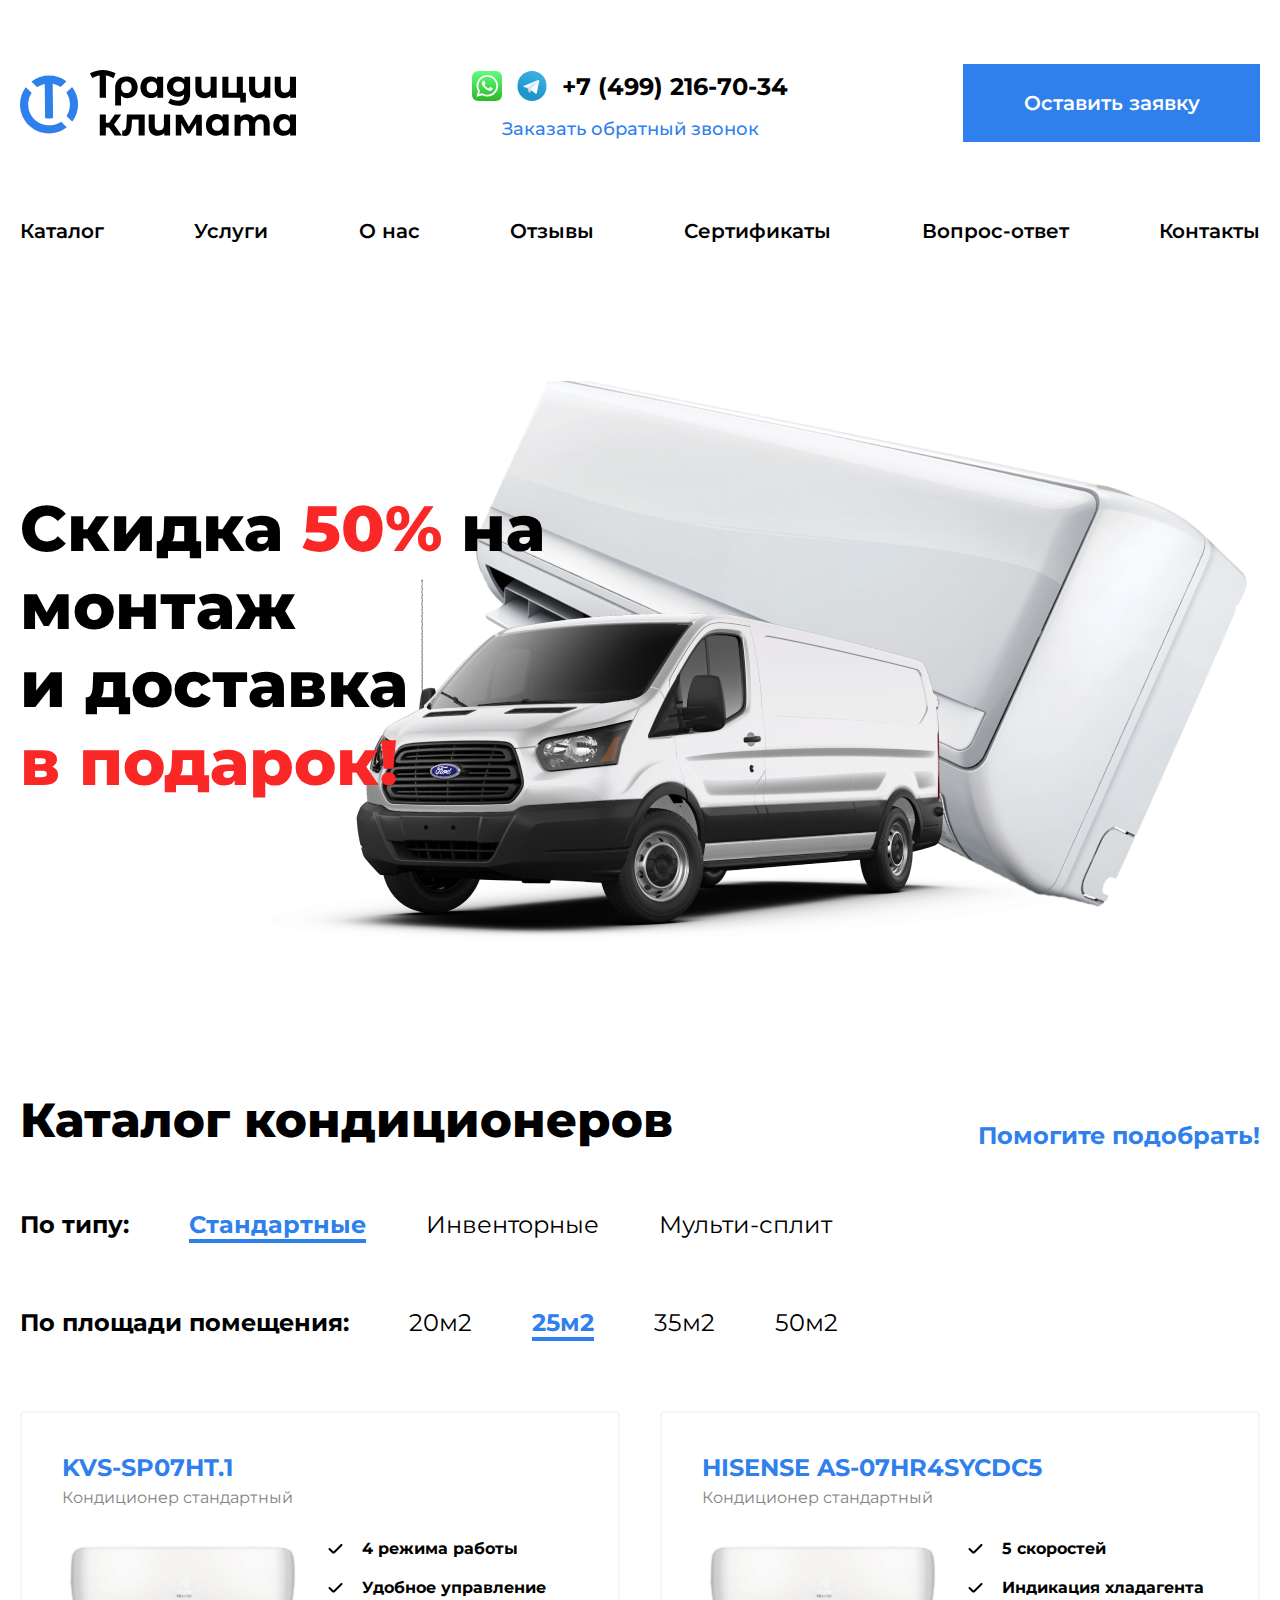
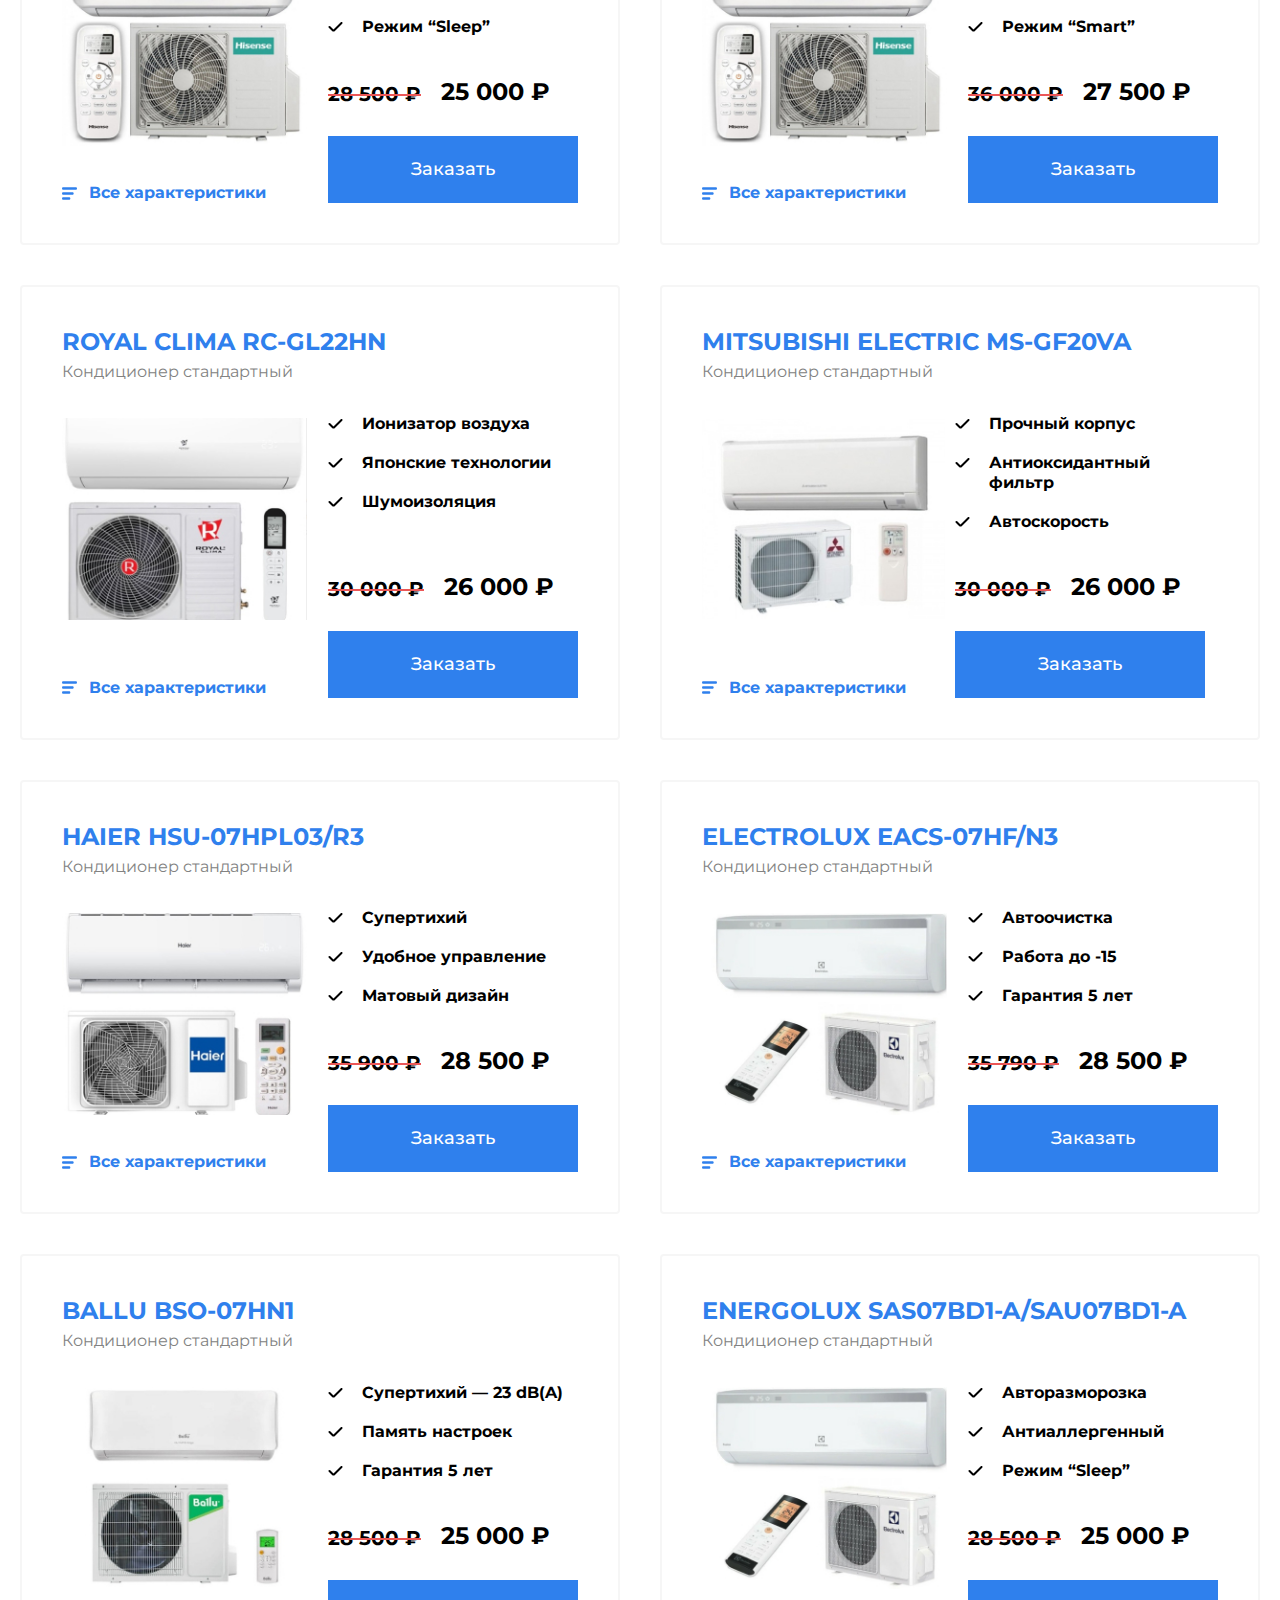
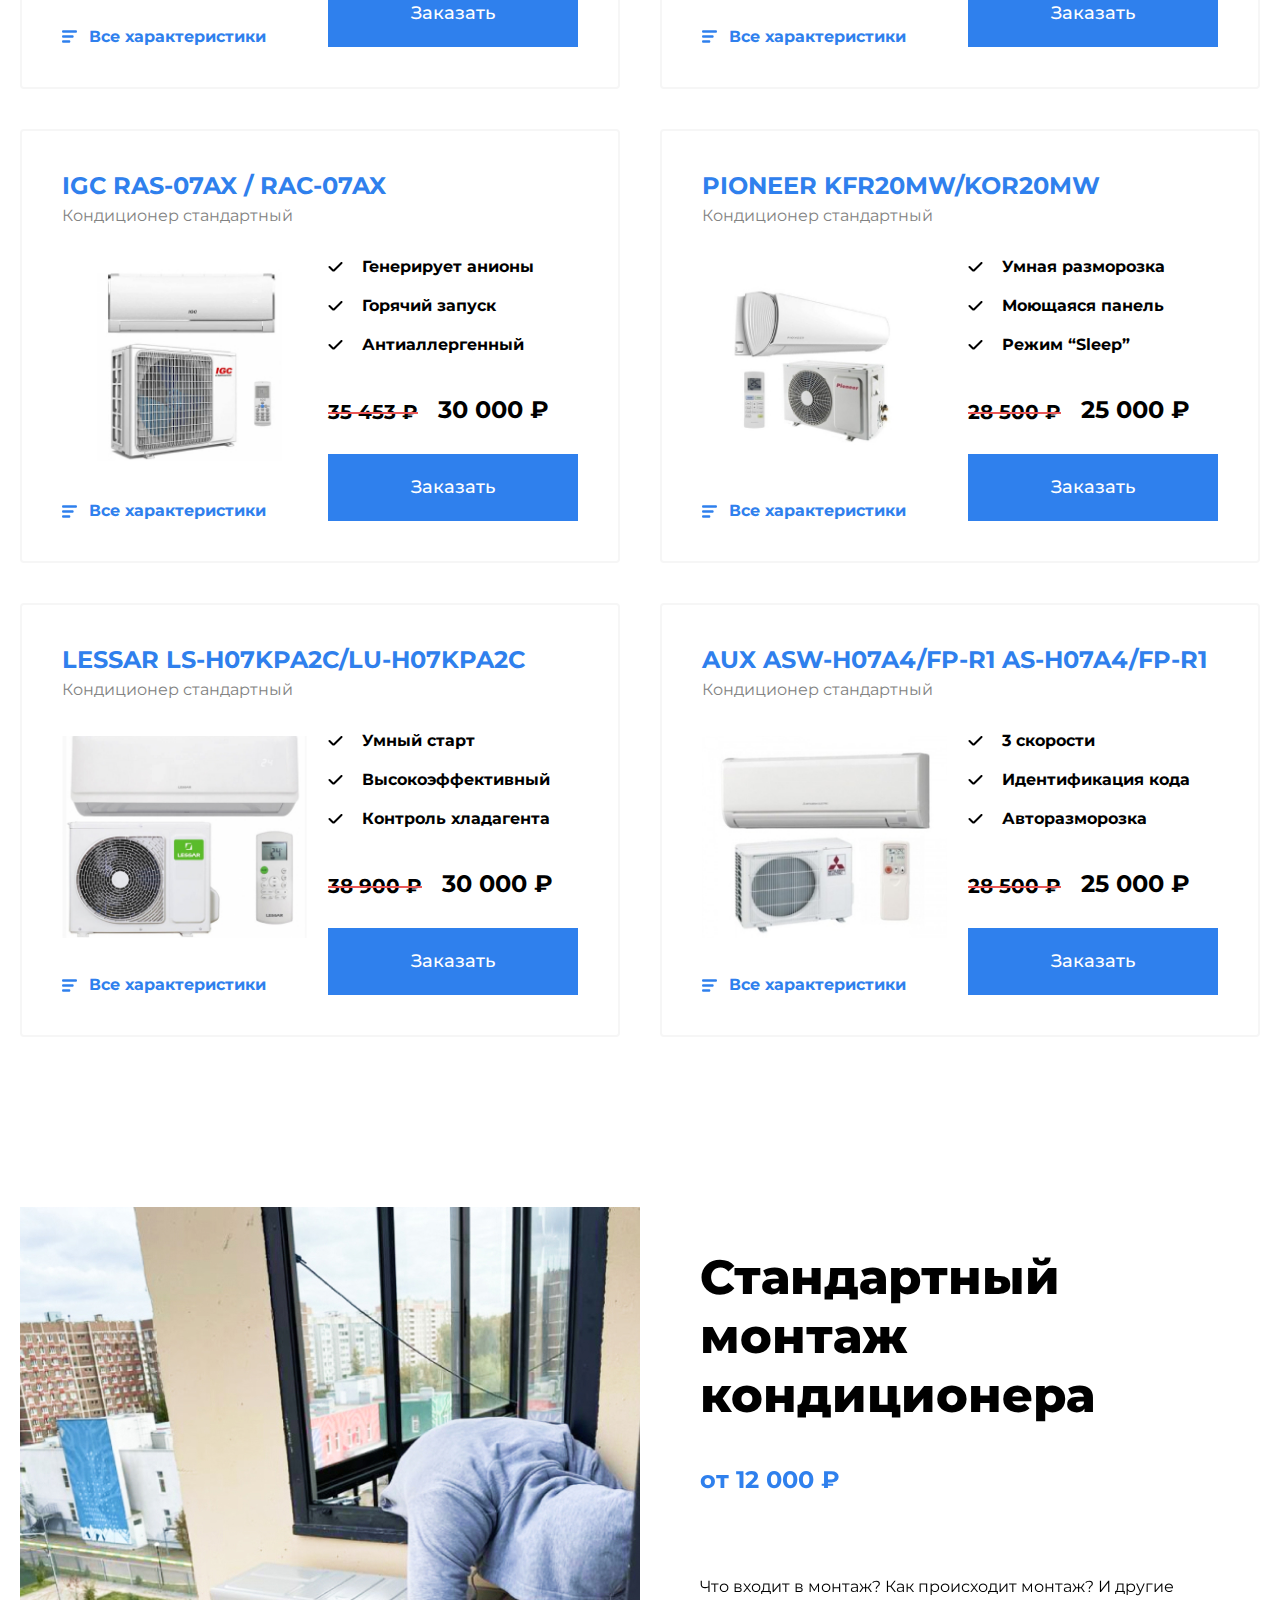
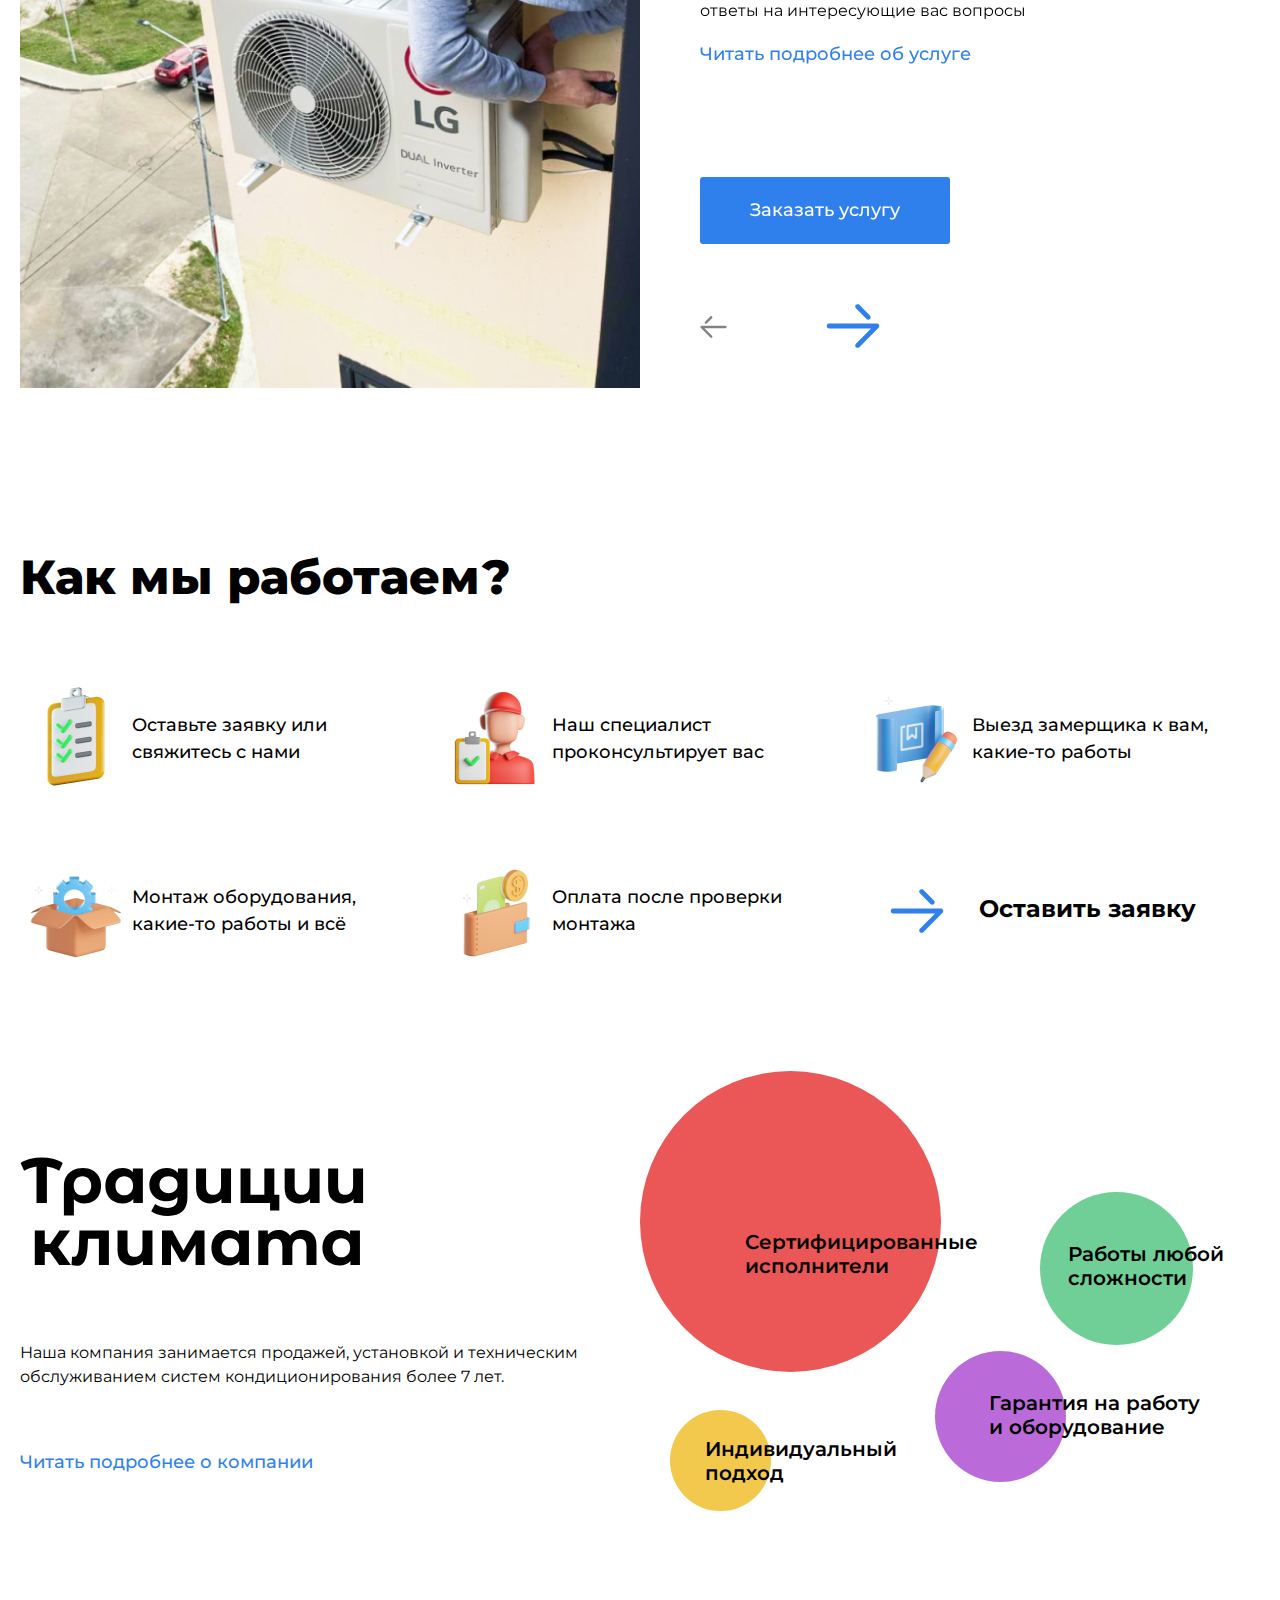
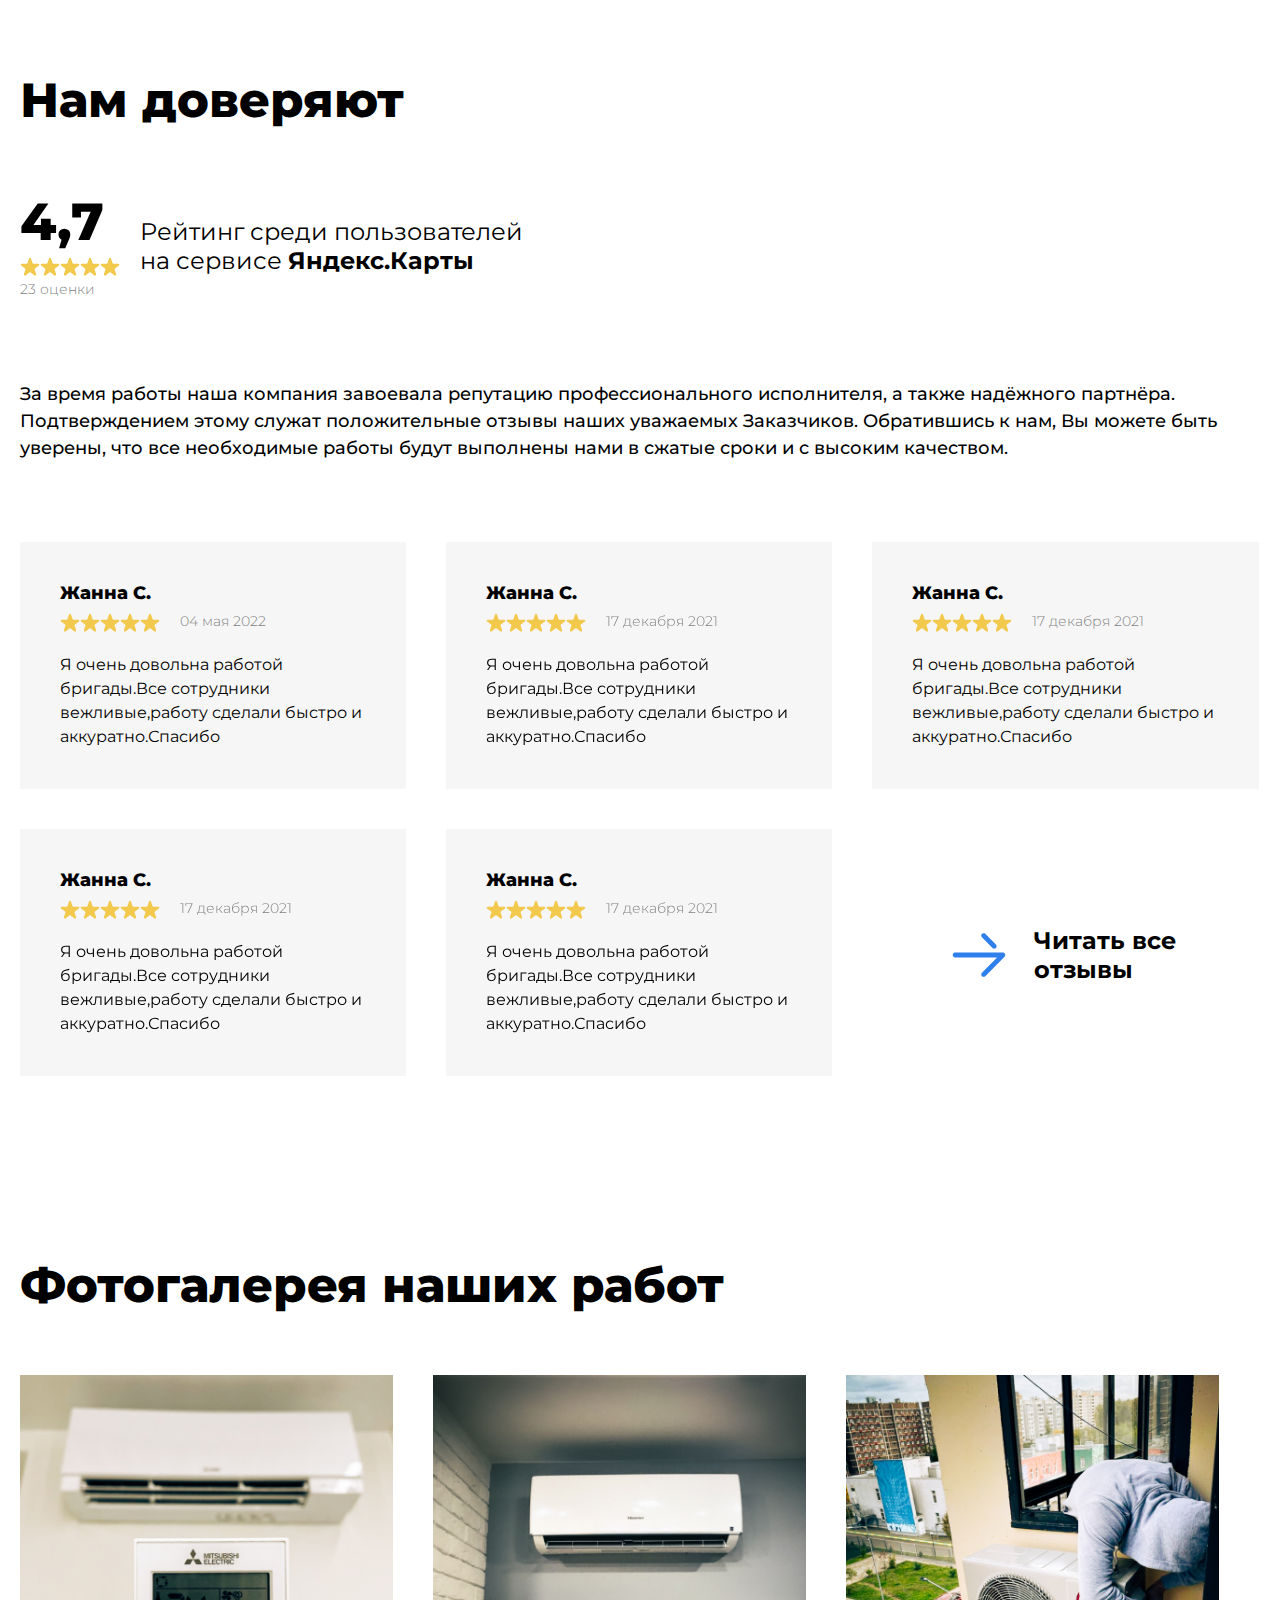
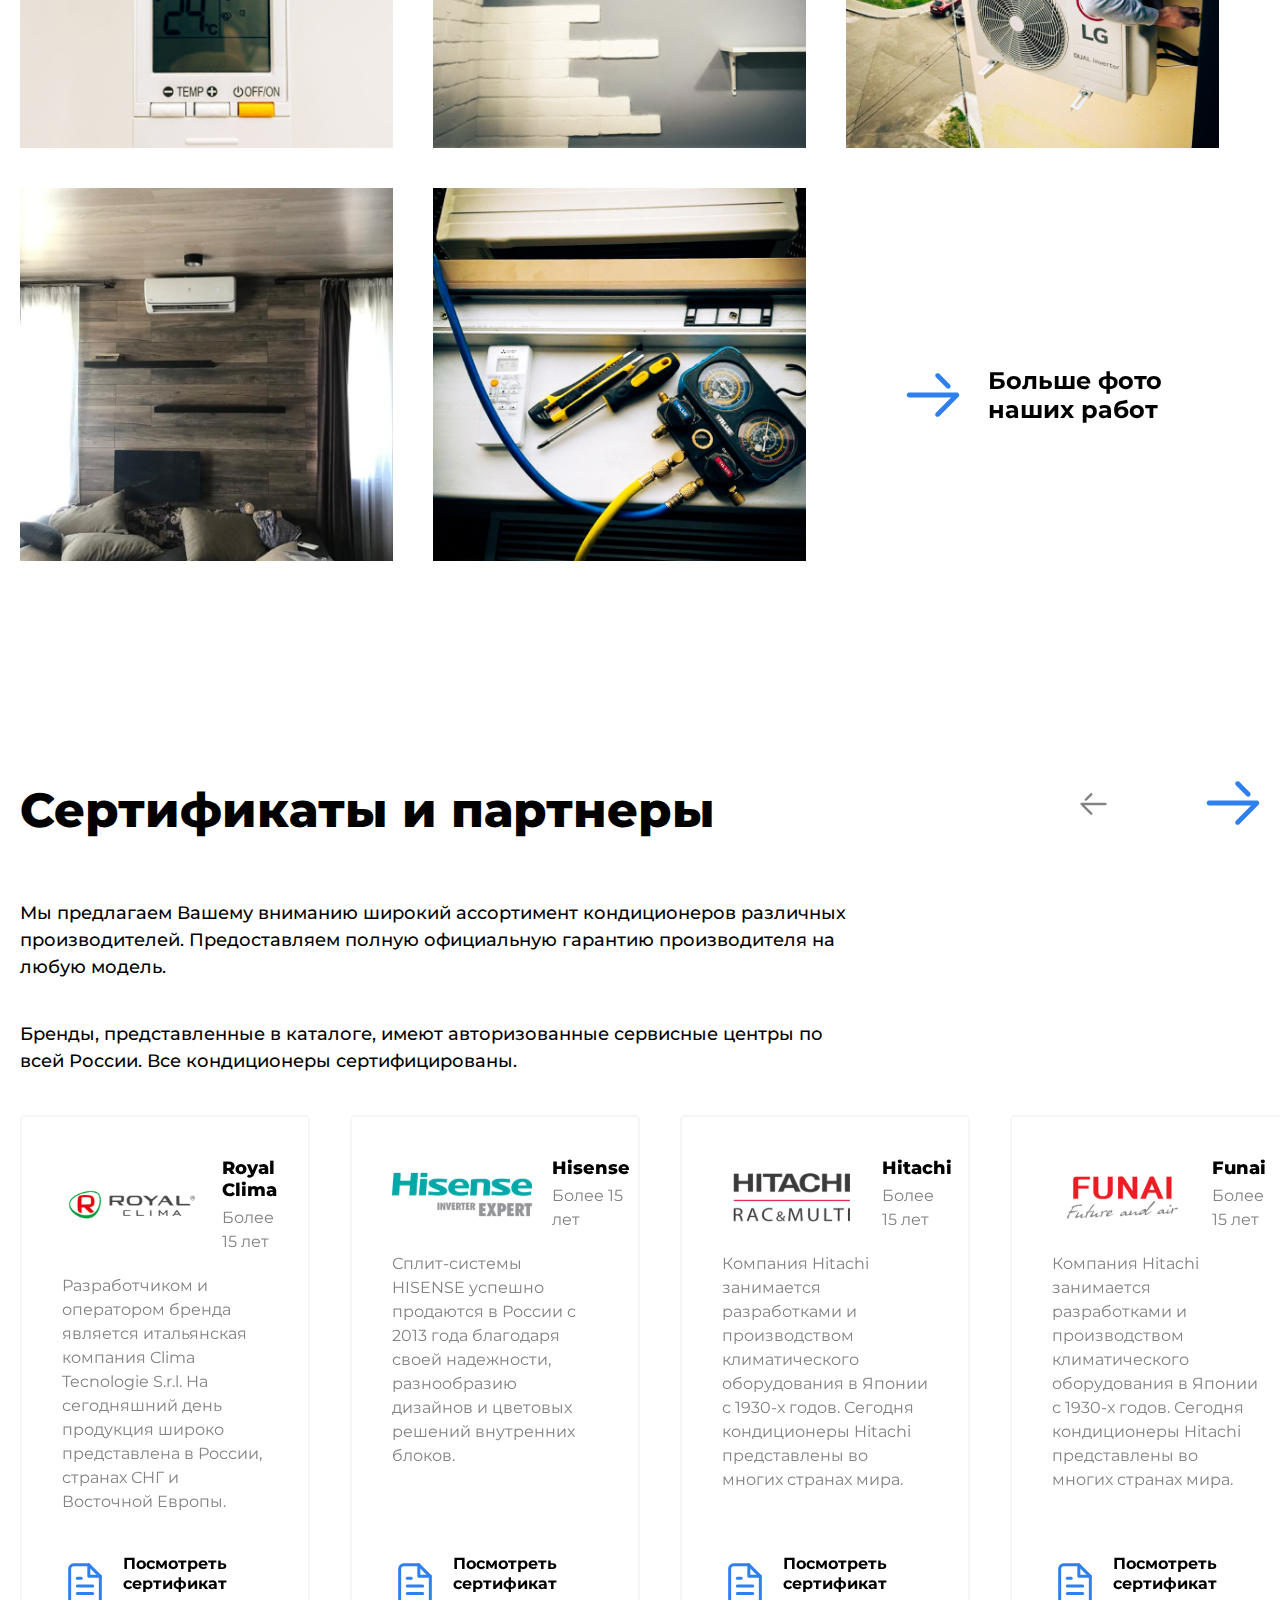
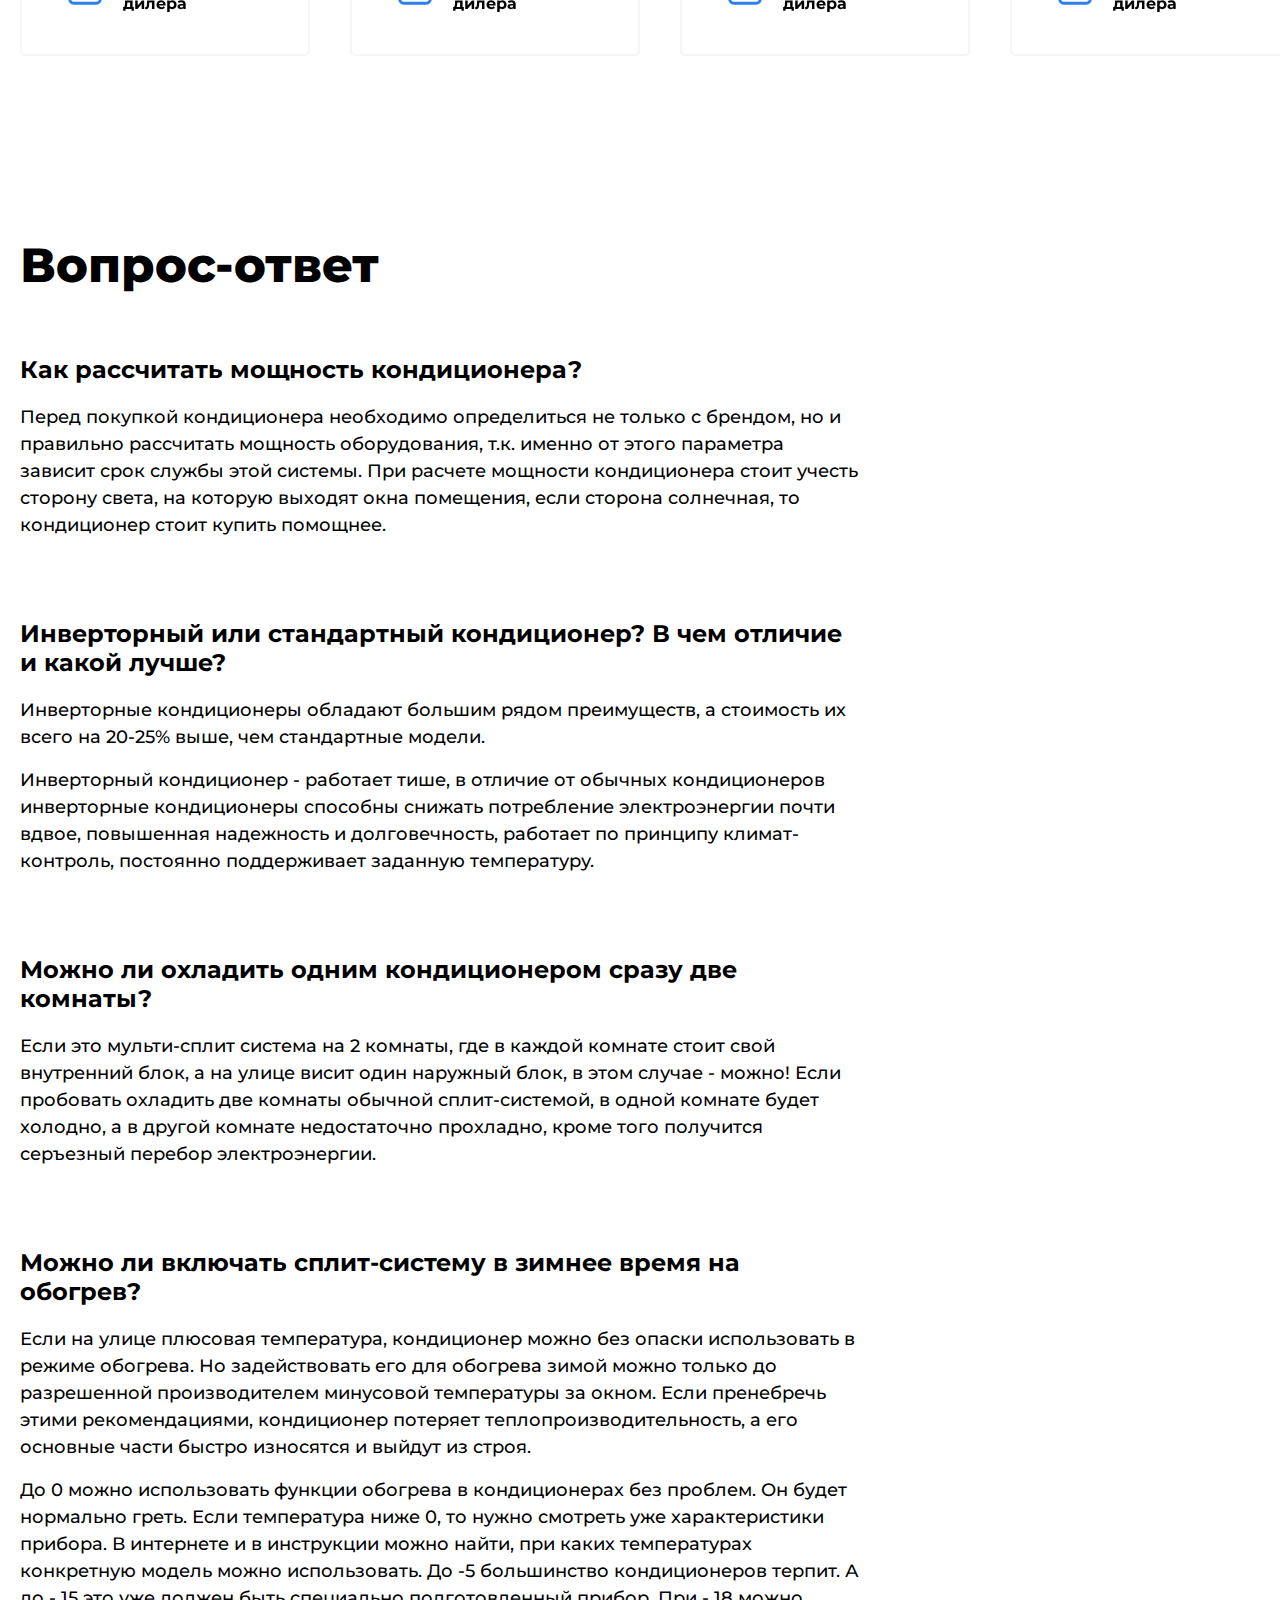
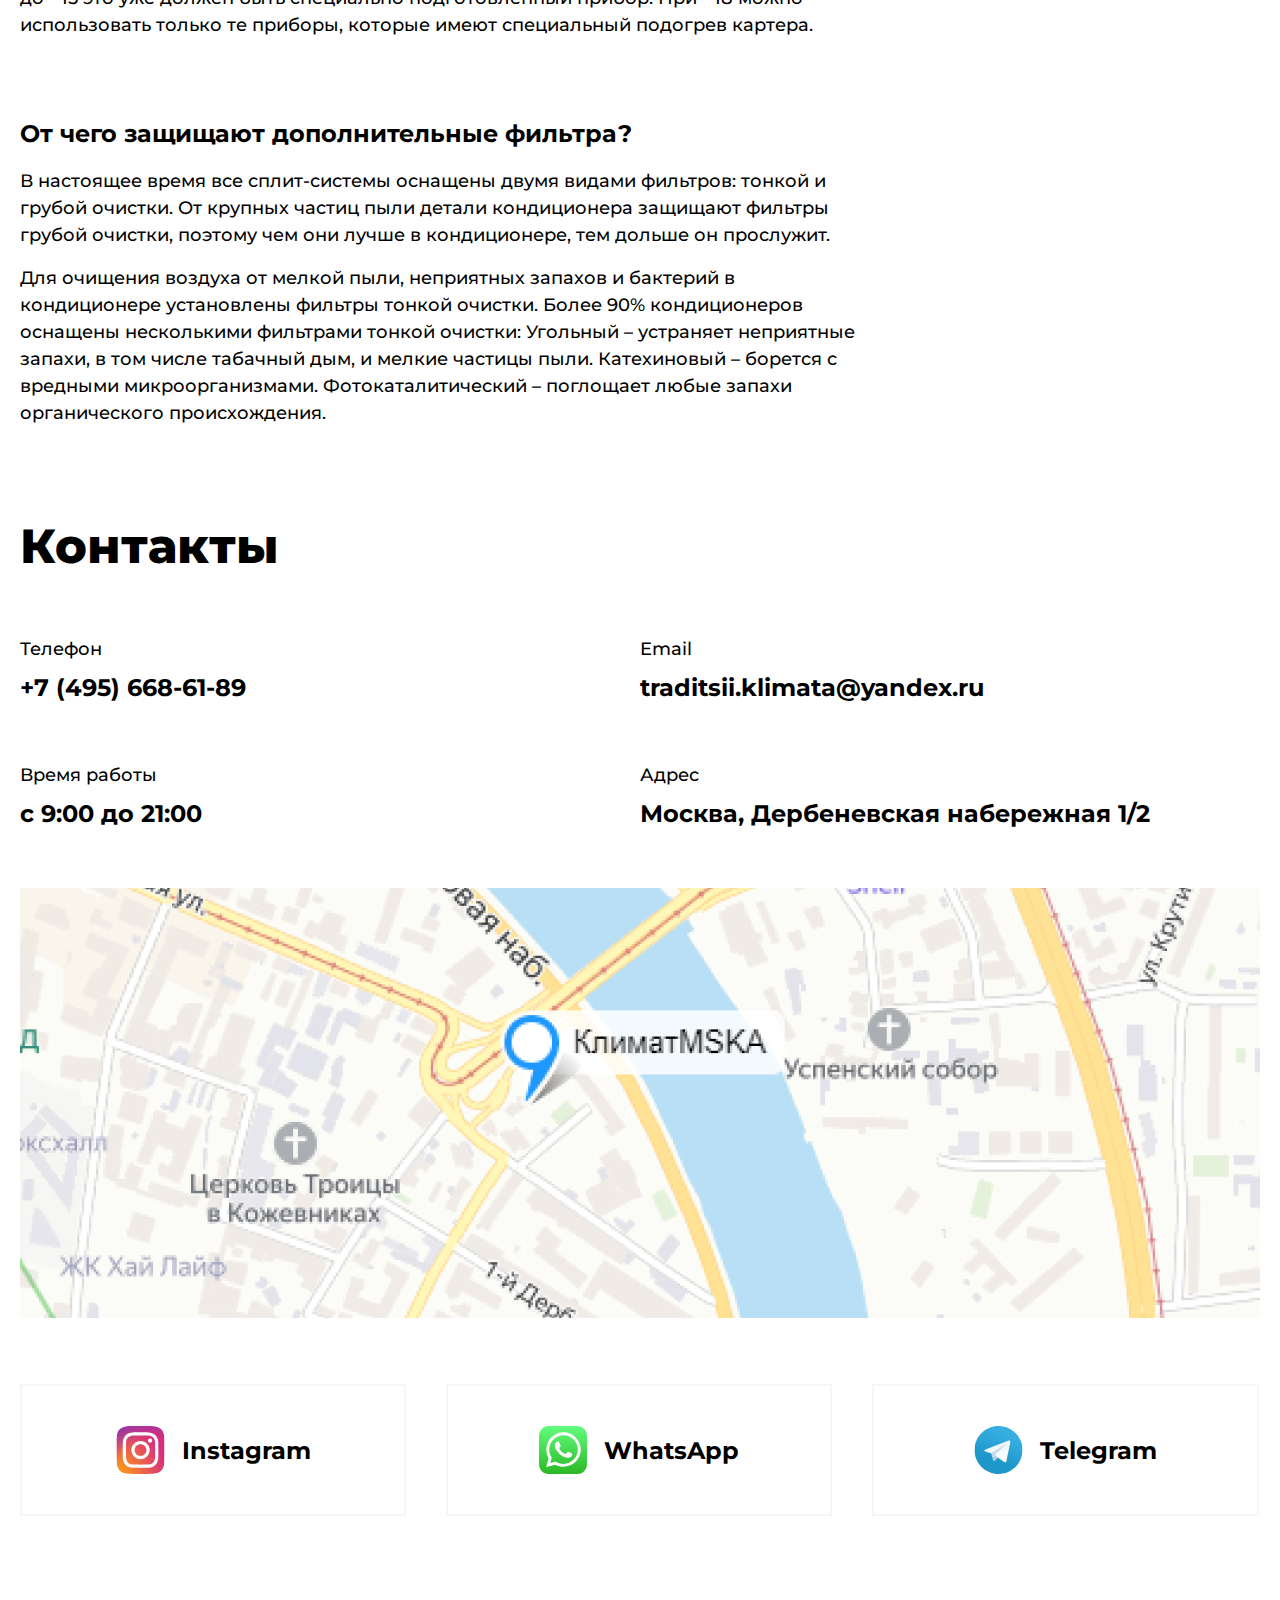
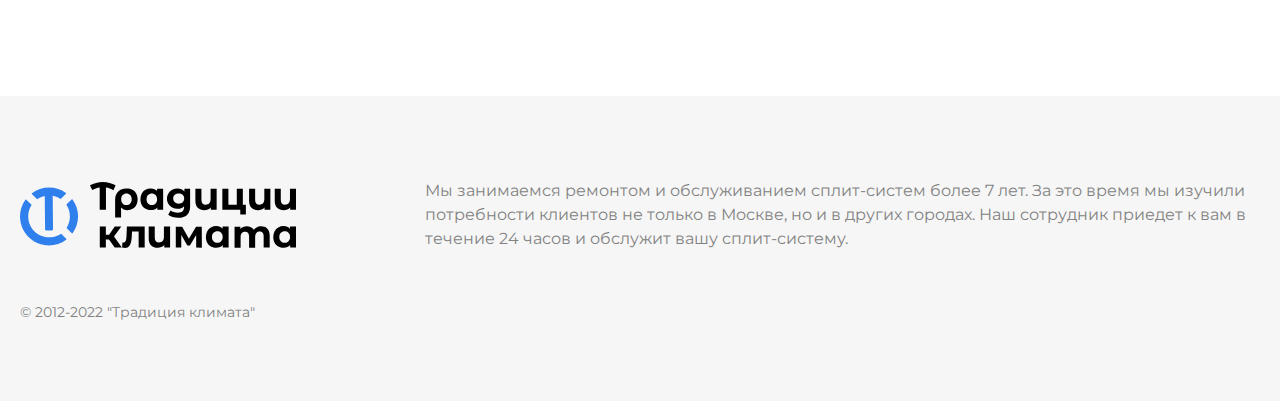
==== commit 4a9f4744: "Внесла правки в файл index.html - доп обертка для внутреннего контента с пдф карточкой, правки слайд" ====
--- a/index.html
+++ b/index.html
@@ -1361,89 +1361,100 @@
         <div class="partners__slider">
           <div class="swiper-wrapper">
             <article class="partners__slide partner-card swiper-slide">
-              <div class="partner-card__group">
-                <img src="img/royal-logo.svg" alt="" class="partner-card__logo" width="140" height="65">
-                <div class="partner-card__text">
-                  <h4 class="partner-card__name">Royal Clima</h4>
-
-                  <span class="partner-card__year">Более 15 лет</span>
+              <div class="partner-card__inner">
+                <div class="partner-card__group">
+                  <img src="img/royal-logo.svg" alt="" class="partner-card__logo" width="140" height="65">
+                  <div class="partner-card__text">
+                    <h4 class="partner-card__name">Royal Clima</h4>
+
+                    <span class="partner-card__year">Более 15 лет</span>
+                  </div>
                 </div>
-              </div>
-
-              <p class="partner-card__descr">
-                Разработчиком и оператором бренда является итальянская компания Clima Tecnologie S.r.l. На сегодняшний
-                день продукция широко представлена в России, странах СНГ и Восточной Европы.
-              </p>
-
-              <a href="" class="partner-card__pdf-group">
-                <img class="partner-card__pdf" src="img/icons/file.svg" alt="" width="46" height="46">
-                <span class="partner-card__pdf-text">
+
+                <p class="partner-card__descr">
+                  Разработчиком и оператором бренда является итальянская компания Clima Tecnologie S.r.l. На сегодняшний
+                  день продукция широко представлена в России, странах СНГ и Восточной Европы.
+                </p>
+
+                <a href="" class="partner-card__pdf-group">
+                  <img class="partner-card__pdf" src="img/icons/file.svg" alt="" width="46" height="46">
+                  <span class="partner-card__pdf-text">
                 Посмотреть сертификат дилера
               </span>
-              </a>
+                </a>
+              </div>
+
             </article>
             <article class="partners__slide partner-card swiper-slide">
-              <div class="partner-card__group">
-                <img src="img/hisense-logo.svg" alt="" class="partner-card__logo" width="140" height="65">
-                <div class="partner-card__text">
-                  <h4 class="partner-card__name">Hisense</h4>
-                  <span class="partner-card__year">Более 15 лет</span>
+              <div class="partner-card__inner">
+                <div class="partner-card__group">
+                  <img src="img/hisense-logo.svg" alt="" class="partner-card__logo" width="140" height="65">
+                  <div class="partner-card__text">
+                    <h4 class="partner-card__name">Hisense</h4>
+                    <span class="partner-card__year">Более 15 лет</span>
+                  </div>
                 </div>
-              </div>
-
-              <p class="partner-card__descr">
-                Сплит-системы HISENSE успешно продаются в России с 2013 года благодаря своей надежности, разнообразию
-                дизайнов и цветовых решений внутренних блоков.
-              </p>
-
-              <a href="" class="partner-card__pdf-group">
-                <img class="partner-card__pdf" src="img/icons/file.svg" alt="" width="46" height="46">
-                <span class="partner-card__pdf-text">
+
+                <p class="partner-card__descr">
+                  Сплит-системы HISENSE успешно продаются в России с 2013 года благодаря своей надежности, разнообразию
+                  дизайнов и цветовых решений внутренних блоков.
+                </p>
+
+                <a href="" class="partner-card__pdf-group">
+                  <img class="partner-card__pdf" src="img/icons/file.svg" alt="" width="46" height="46">
+                  <span class="partner-card__pdf-text">
                 Посмотреть сертификат дилера
               </span>
-              </a>
+                </a>
+              </div>
+
             </article>
             <article class="partners__slide partner-card swiper-slide">
-              <div class="partner-card__group">
-                <img src="img/hitachi-logo.svg" alt="" class="partner-card__logo" width="140" height="65">
-                <div class="partner-card__text">
-                  <h4 class="partner-card__name">Hitachi</h4>
-                  <span class="partner-card__year">Более 15 лет</span>
+              <div class="partner-card__inner">
+                <div class="partner-card__group">
+                  <img src="img/hitachi-logo.svg" alt="" class="partner-card__logo" width="140" height="65">
+                  <div class="partner-card__text">
+                    <h4 class="partner-card__name">Hitachi</h4>
+                    <span class="partner-card__year">Более 15 лет</span>
+                  </div>
                 </div>
-              </div>
-
-              <p class="partner-card__descr">
-                Компания Hitachi занимается разработками и производством климатического оборудования в Японии с 1930-х
-                годов. Сегодня кондиционеры Hitachi представлены во многих странах мира.
-              </p>
-
-              <a href="" class="partner-card__pdf-group">
-                <img class="partner-card__pdf" src="img/icons/file.svg" alt="" width="46" height="46">
-                <span class="partner-card__pdf-text">
+
+                <p class="partner-card__descr">
+                  Компания Hitachi занимается разработками и производством климатического оборудования в Японии с 1930-х
+                  годов. Сегодня кондиционеры Hitachi представлены во многих странах мира.
+                </p>
+
+                <a href="" class="partner-card__pdf-group">
+                  <img class="partner-card__pdf" src="img/icons/file.svg" alt="" width="46" height="46">
+                  <span class="partner-card__pdf-text">
                 Посмотреть сертификат дилера
               </span>
-              </a>
+                </a>
+              </div>
+
             </article>
             <article class="partners__slide partner-card swiper-slide">
-              <div class="partner-card__group">
-                <img src="img/funai-logo.svg" alt="" class="partner-card__logo" width="140" height="65">
-                <div class="partner-card__text">
-                  <h4 class="partner-card__name">Funai</h4>
-                  <span class="partner-card__year">Более 15 лет</span>
+              <div class="partner-card__inner">
+                <div class="partner-card__group">
+                  <img src="img/funai-logo.svg" alt="" class="partner-card__logo" width="140" height="65">
+                  <div class="partner-card__text">
+                    <h4 class="partner-card__name">Funai</h4>
+                    <span class="partner-card__year">Более 15 лет</span>
+                  </div>
                 </div>
-              </div>
-
-              <p class="partner-card__descr">
-                Компания Hitachi занимается разработками и производством климатического оборудования в Японии с 1930-х
-                годов. Сегодня кондиционеры Hitachi представлены во многих странах мира.
-              </p>
-
-              <a href="" class="partner-card__pdf-group">
-                <img class="partner-card__pdf" src="img/icons/file.svg" alt="" width="46" height="46">
-                <span class="partner-card__pdf-text">
+
+                <p class="partner-card__descr">
+                  Компания Hitachi занимается разработками и производством климатического оборудования в Японии с 1930-х
+                  годов. Сегодня кондиционеры Hitachi представлены во многих странах мира.
+                </p>
+
+                <a href="" class="partner-card__pdf-group">
+                  <img class="partner-card__pdf" src="img/icons/file.svg" alt="" width="46" height="46">
+                  <span class="partner-card__pdf-text">
                 Посмотреть сертификат дилера
               </span>
-              </a>
+                </a>
+              </div>
             </article>
           </div>
         </div>
--- a/css/reviews.css
+++ b/css/reviews.css
@@ -97,6 +97,7 @@
   margin-left: 20px;
   margin-bottom: 40px;
   background: #f6f6f6;
+  height: auto;
 }
 
 .reviews__show-more {
--- a/css/partners.css
+++ b/css/partners.css
@@ -37,17 +37,22 @@
 }
 
 .partner-card {
-  display: flex;
-  flex-direction: column;
+  /*display: flex;
+  flex-direction: column;*/
   width: 400px;
   min-height: 400px;
-  height: inherit !important;
-  /*height: 100%;*/
+  height: auto !important;
   padding: 40px;
   border: 2px solid #F6F6F6;
   box-sizing: border-box;
   border-radius: 5px;
 
+}
+
+.partner-card__inner {
+  height: 100%;
+  display: flex;
+  flex-direction: column;
 }
 
 .partner-card__group {
